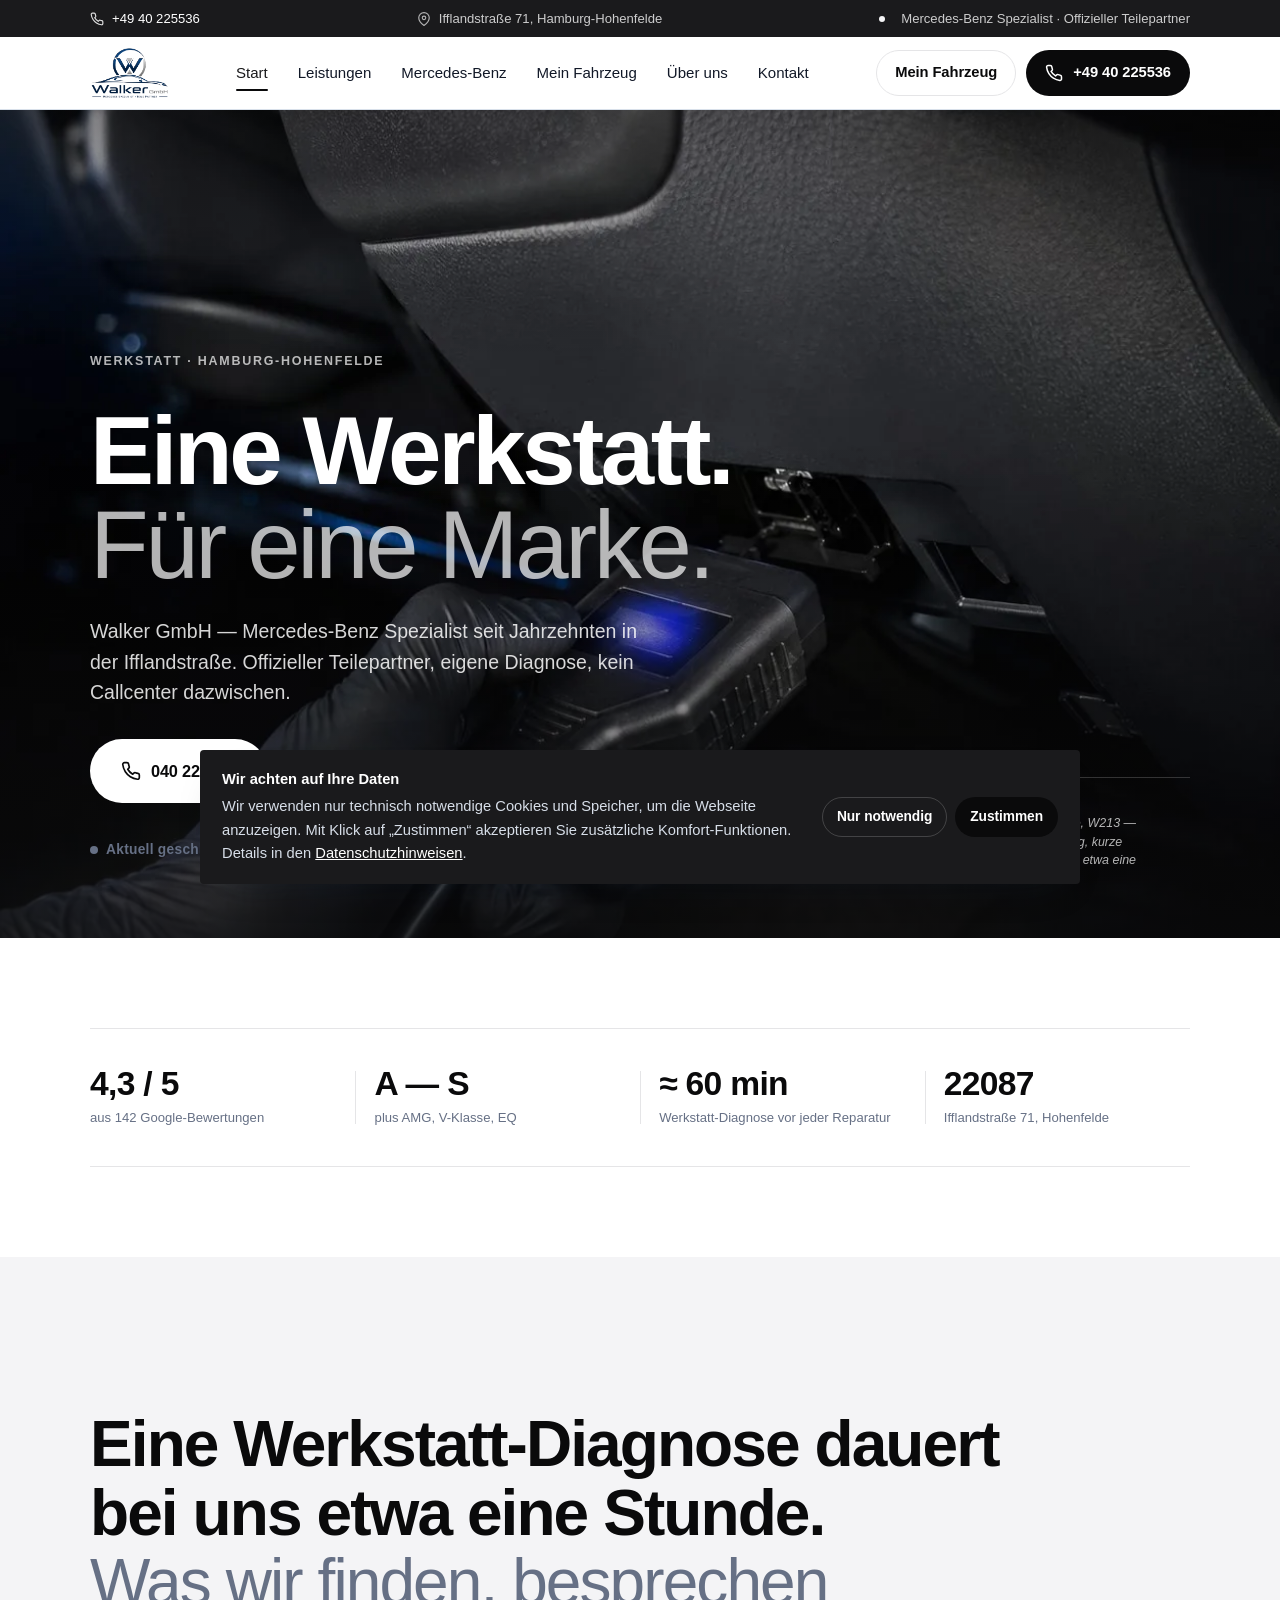
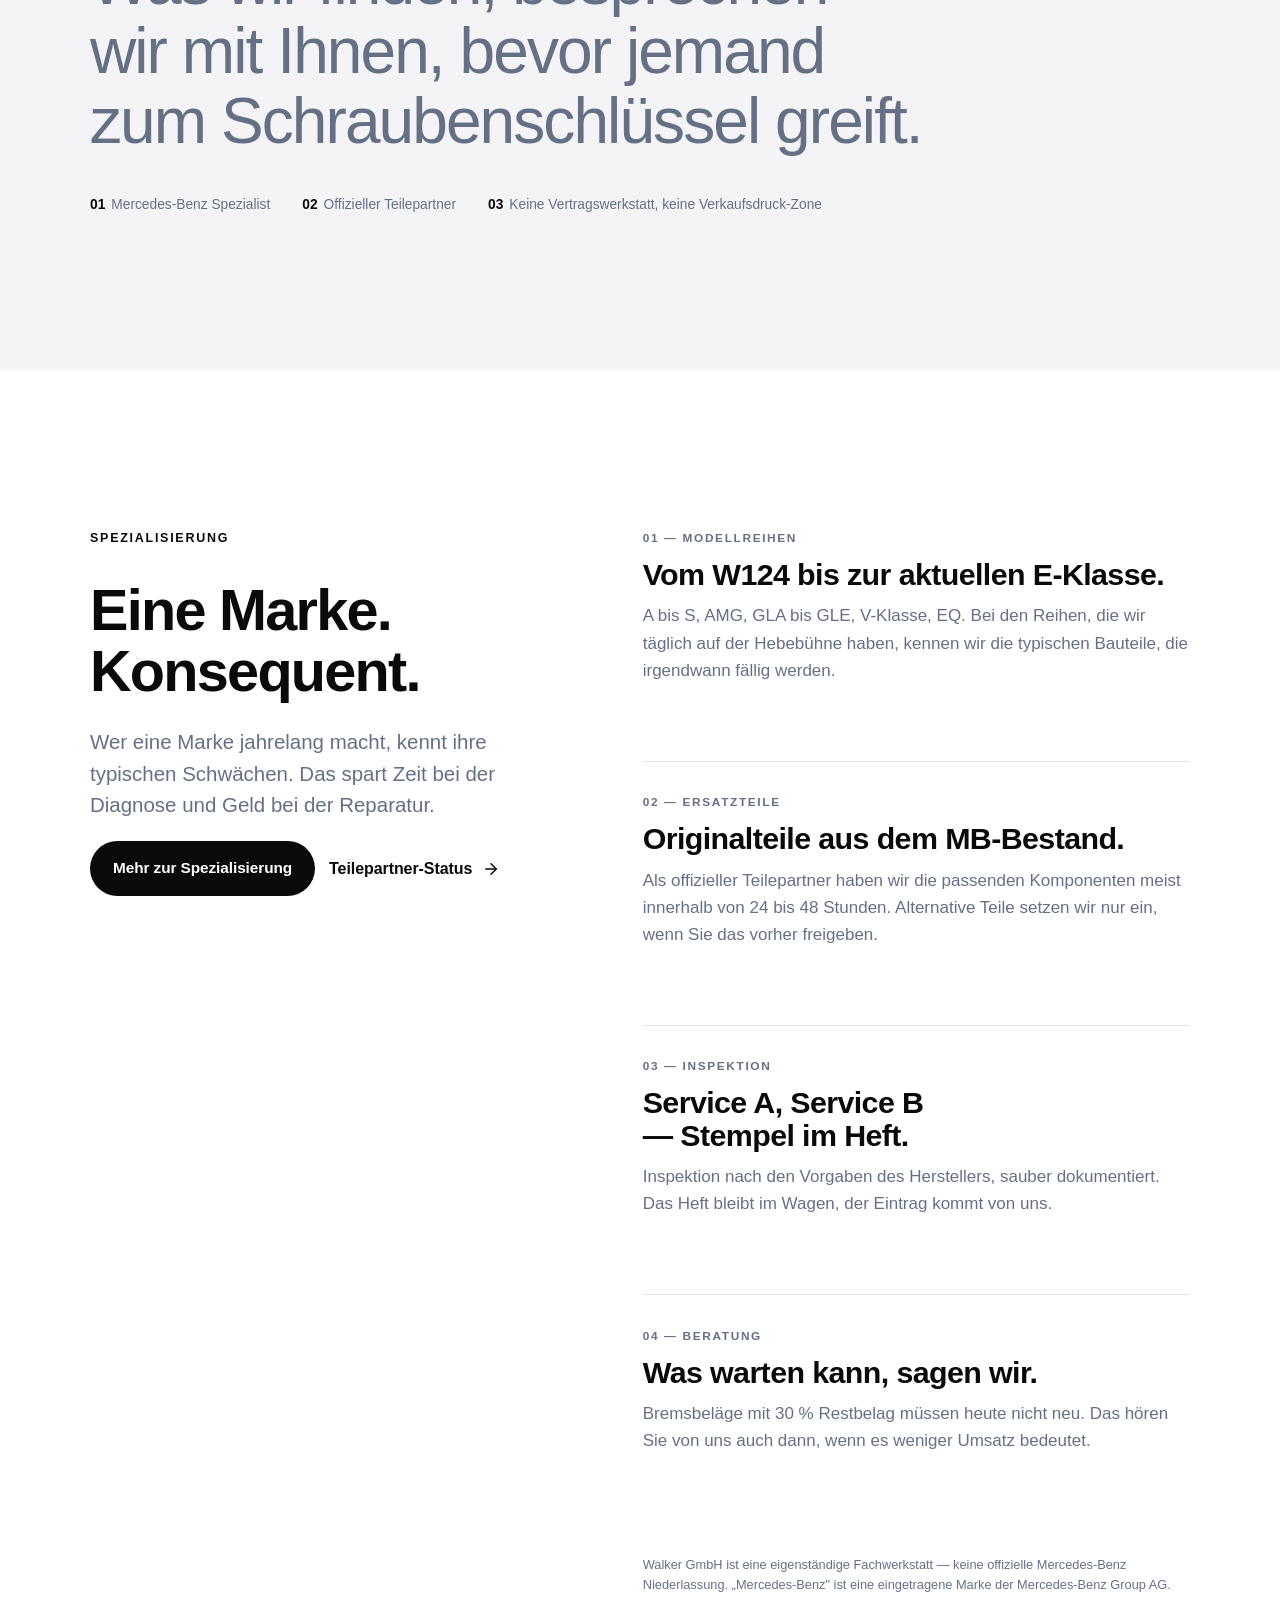
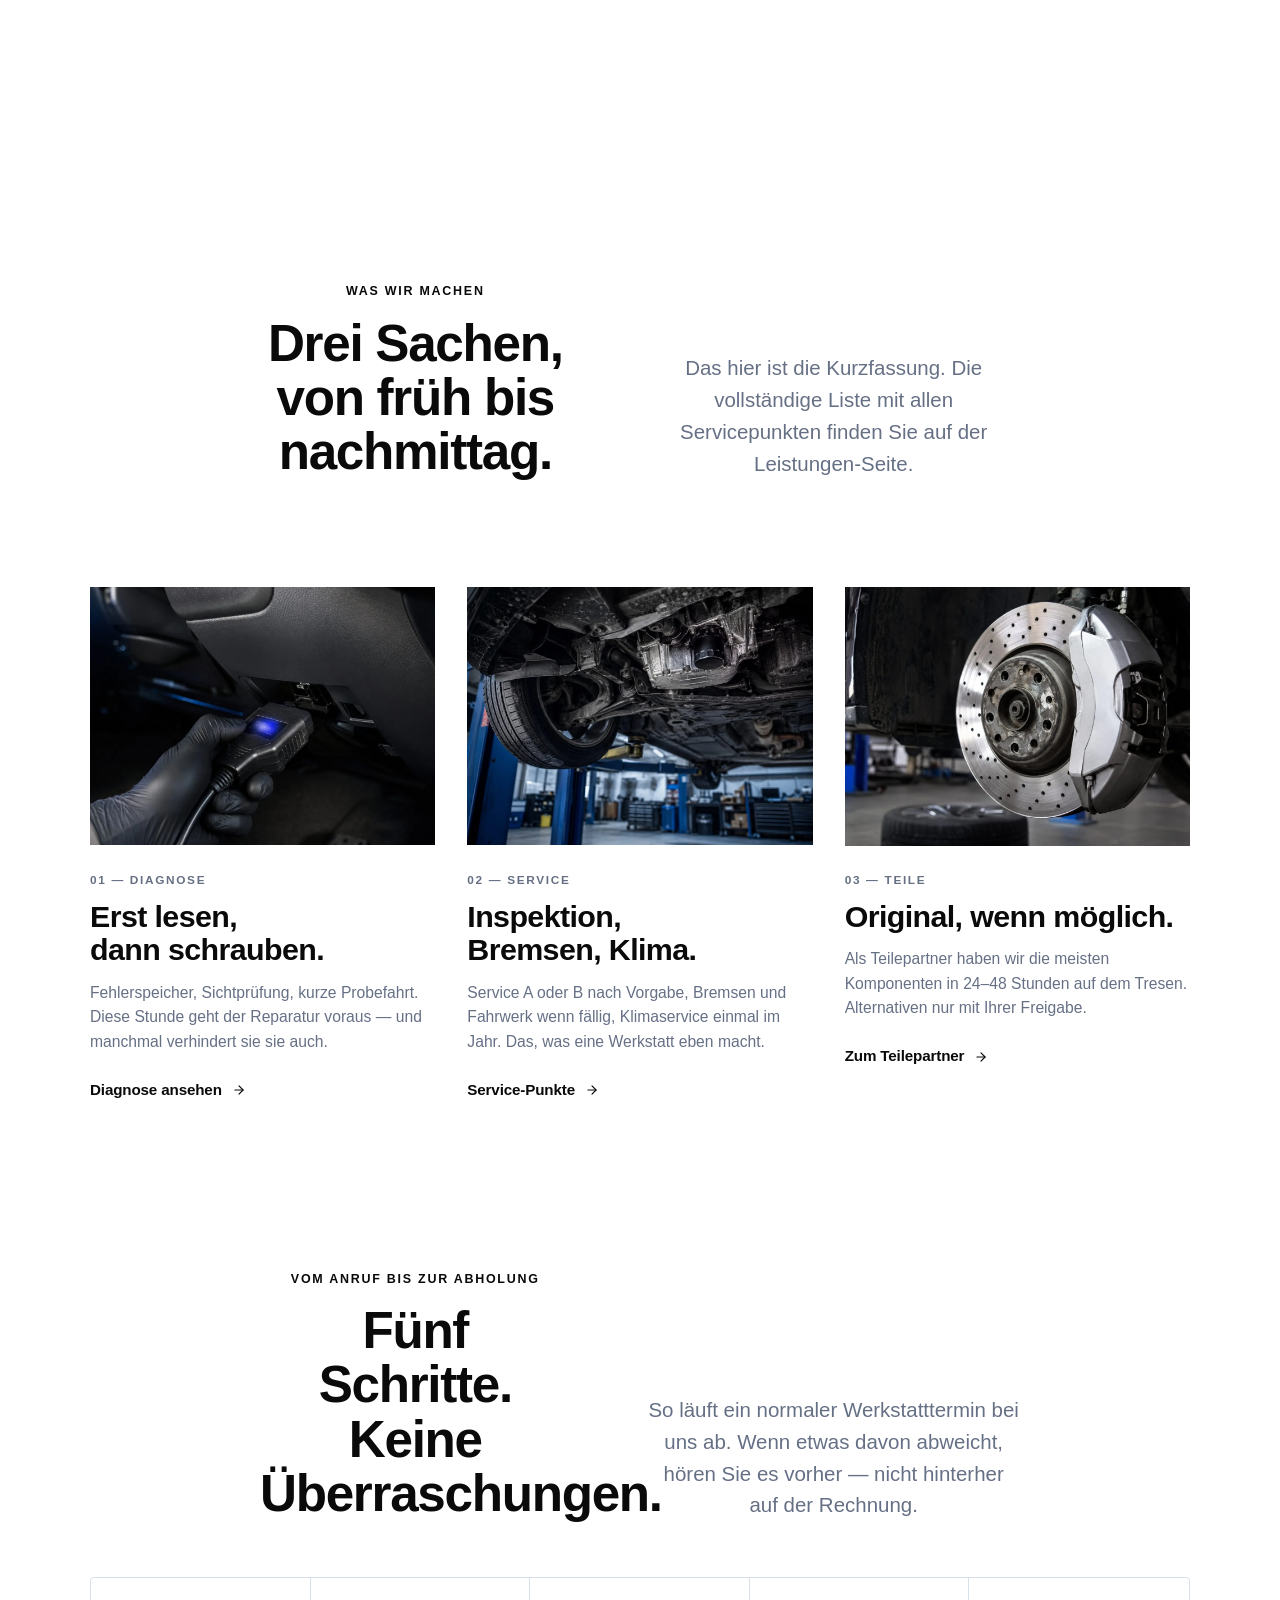
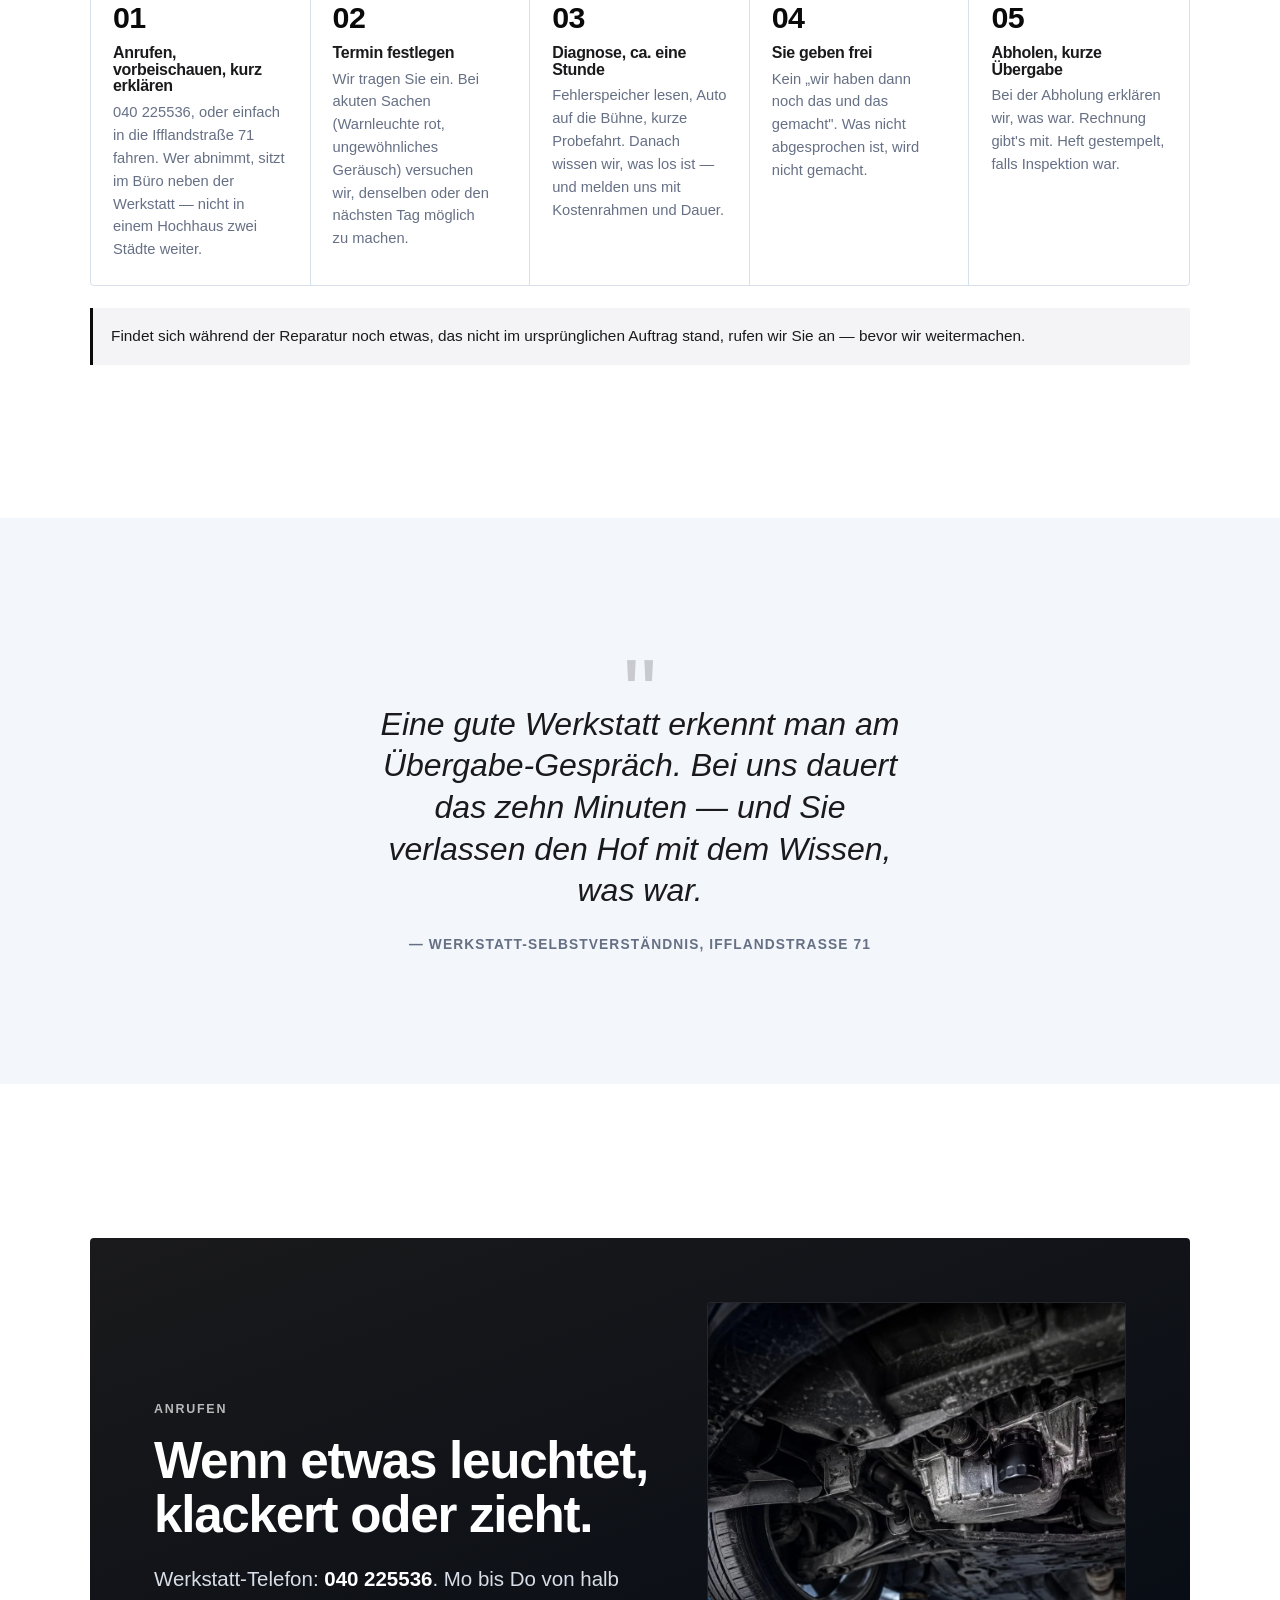
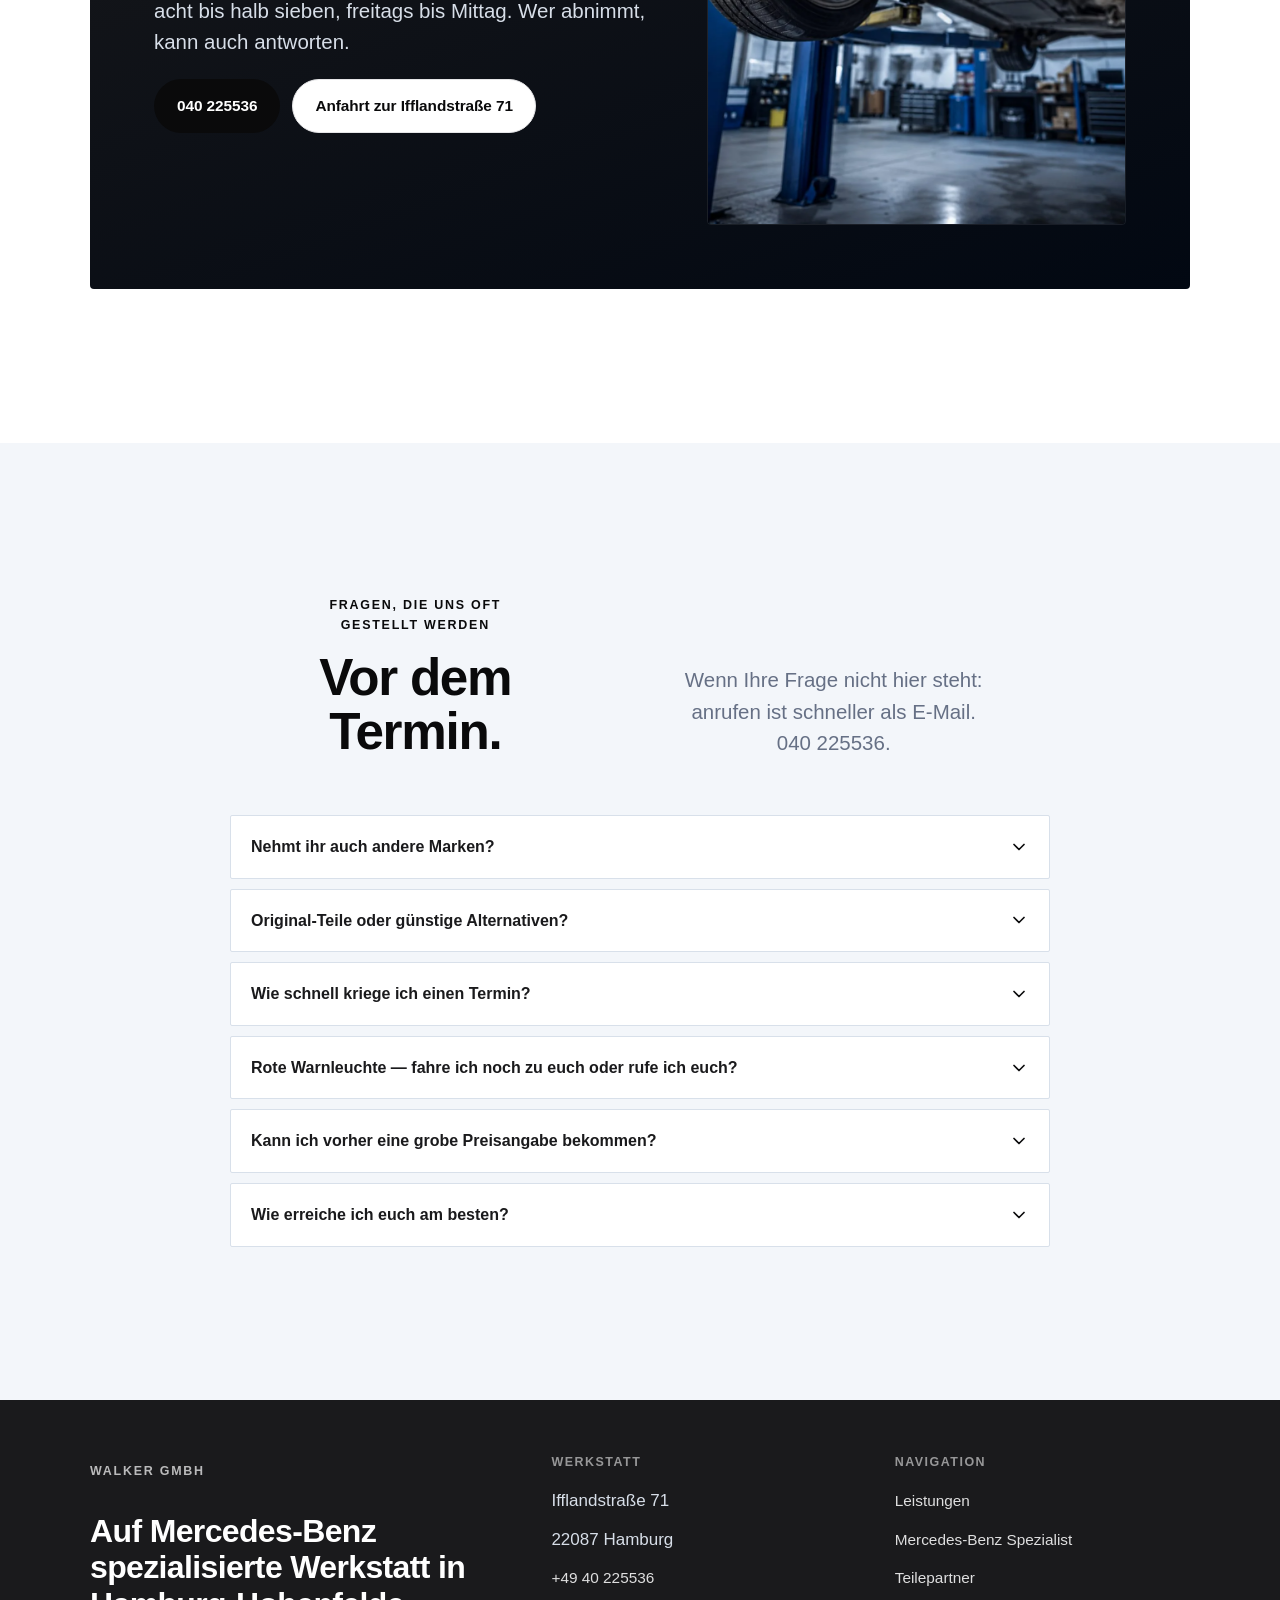
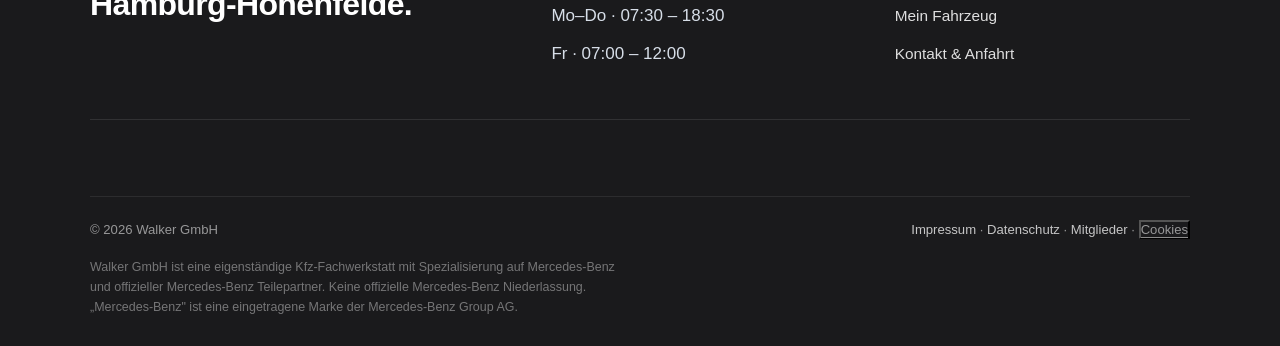
==== index.html @ c85e09ec "WebP-Bilder, Services-Live-Vorschau, Status-Skeleton WebP-Konvertierung (Pillow q=82): - 6 Werkstatt" ====
<!doctype html>
<html lang="de">
<head>
<meta charset="utf-8">
<meta name="viewport" content="width=device-width, initial-scale=1, viewport-fit=cover">
<script>
(function(){
  var V='2026-06-10-r4';
  try{
    if(localStorage.getItem('app-version')!==V){
      localStorage.removeItem('app-content');
      localStorage.setItem('app-version',V);
    }
  }catch(e){}
  try{
    if('serviceWorker' in navigator){
      navigator.serviceWorker.getRegistrations()
        .then(function(rs){rs.forEach(function(r){r.unregister();});}).catch(function(){});
    }
  }catch(e){}
})();
</script>
<title>Walker GmbH – Mercedes-Benz Spezialist & Werkstatt in Hamburg-Hohenfelde</title>
<meta name="description" content="Walker GmbH: auf Mercedes-Benz spezialisierte Kfz-Werkstatt und offizieller Mercedes-Benz Teilepartner in Hamburg-Hohenfelde. Diagnose, Wartung, Reparatur. Termin: +49 40 225536.">
<link rel="canonical" href="https://walker-kfz.de/">
<meta property="og:type" content="business.business">
<meta property="og:title" content="Walker GmbH – Mercedes-Benz Spezialist & Werkstatt in Hamburg-Hohenfelde">
<meta property="og:description" content="Walker GmbH: auf Mercedes-Benz spezialisierte Kfz-Werkstatt und offizieller Mercedes-Benz Teilepartner in Hamburg-Hohenfelde. Diagnose, Wartung, Reparatur. Termin: +49 40 225536.">
<meta property="og:url" content="https://walker-kfz.de/">
<meta property="og:image" content="https://walker-kfz.de/foto-diagnose.jpg">
<meta property="og:image:width" content="1200">
<meta property="og:image:height" content="800">
<meta property="og:site_name" content="Walker GmbH">
<meta property="og:locale" content="de_DE">
<meta name="twitter:card" content="summary_large_image">
<meta name="theme-color" content="#0A0A0B">
<link rel="icon" type="image/png" href="favicon.png">
<link rel="apple-touch-icon" href="favicon.png">
<link rel="manifest" href="manifest.json">
<meta name="color-scheme" content="light">
<meta http-equiv="Content-Security-Policy" content="default-src 'self'; img-src 'self' data:; script-src 'self' 'unsafe-inline' https://cdn.jsdelivr.net; style-src 'self' 'unsafe-inline' https://fonts.googleapis.com; font-src 'self' https://fonts.gstatic.com; connect-src 'self' https://*.supabase.co wss://*.supabase.co; frame-src 'none'; object-src 'none'; base-uri 'self'; form-action 'self'">
<link rel="preconnect" href="https://fonts.googleapis.com">
<link rel="preconnect" href="https://fonts.gstatic.com" crossorigin>
<link rel="preload" as="image" href="foto-diagnose.webp" type="image/webp" fetchpriority="high">
<link href="https://fonts.googleapis.com/css2?family=Inter:wght@400;500;600;700;800&family=Inter+Tight:wght@500;600;700;800&display=swap" rel="stylesheet">
<style>
:root{--navy:#061327;--white:#fff;--anthracite:#111827;--silver:#F3F6FA}
*,*::before,*::after{box-sizing:border-box}
html,body{margin:0;background:var(--white);color:var(--anthracite);font-family:Inter,-apple-system,BlinkMacSystemFont,'Segoe UI',Roboto,sans-serif;line-height:1.6;-webkit-font-smoothing:antialiased}
.splash{position:fixed;inset:0;background:var(--white);z-index:9999;display:flex;align-items:center;justify-content:center;transition:opacity .4s cubic-bezier(.22,1,.36,1)}
.splash.hide{opacity:0;pointer-events:none}
.splash__mark{width:56px;height:56px;border-radius:14px;background:var(--navy);display:inline-flex;align-items:center;justify-content:center;color:var(--white);font-family:Georgia,serif;font-weight:700;font-size:1.6rem}
</style>
<link rel="stylesheet" href="styles.css?v=2026-06-10-r4">
<script type="application/ld+json">
{
  "@context": "https://schema.org",
  "@type": "AutoRepair",
  "name": "Walker GmbH",
  "description": "Auf Mercedes-Benz spezialisierte Kfz-Werkstatt und offizieller Mercedes-Benz Teilepartner in Hamburg-Hohenfelde.",
  "image": "https://walker-kfz.de/foto-diagnose.jpg",
  "logo": "https://walker-kfz.de/logo.png",
  "url": "https://walker-kfz.de/",
  "telephone": "+49 40 225536",
  "address": {
    "@type": "PostalAddress",
    "streetAddress": "Ifflandstraße 71",
    "postalCode": "22087",
    "addressLocality": "Hamburg",
    "addressCountry": "DE"
  },
  "areaServed": "Hamburg",
  "priceRange": "€€",
  "knowsAbout": ["Mercedes-Benz", "Kfz-Diagnose", "Inspektion", "Wartung", "Reparatur", "Klimaservice", "Elektronik"],
  "openingHoursSpecification": [
    { "@type": "OpeningHoursSpecification", "dayOfWeek": ["Monday", "Tuesday", "Wednesday", "Thursday"], "opens": "07:30", "closes": "18:30" },
    { "@type": "OpeningHoursSpecification", "dayOfWeek": "Friday", "opens": "07:00", "closes": "12:00" }
  ],
  "aggregateRating": {
    "@type": "AggregateRating",
    "ratingValue": "4.3",
    "reviewCount": "142",
    "bestRating": "5"
  }
}
</script>
</head>
<body>
<div class="splash" id="splash" aria-hidden="true"><span class="splash__mark">W</span></div>
<a class="skip-link" href="#main">Zum Inhalt springen</a>

<div class="topbar" role="region" aria-label="Kontakt und Adresse">
  <div class="container topbar__row">
    <a class="topbar__item" href="tel:+4940225536" aria-label="Telefonnummer anrufen">
      <svg width="14" height="14" viewBox="0 0 24 24" fill="none" stroke="currentColor" stroke-width="2" stroke-linecap="round" stroke-linejoin="round" aria-hidden="true"><path d="M22 16.92v3a2 2 0 0 1-2.18 2 19.79 19.79 0 0 1-8.63-3.07 19.5 19.5 0 0 1-6-6A19.79 19.79 0 0 1 2.12 4.18 2 2 0 0 1 4.11 2h3a2 2 0 0 1 2 1.72c.13.96.36 1.9.7 2.81a2 2 0 0 1-.45 2.11L8.09 9.91a16 16 0 0 0 6 6l1.27-1.27a2 2 0 0 1 2.11-.45c.91.34 1.85.57 2.81.7a2 2 0 0 1 1.72 2z"/></svg>
      <span data-bind="phone">+49 40 225536</span>
    </a>
    <span class="topbar__item">
      <svg width="14" height="14" viewBox="0 0 24 24" fill="none" stroke="currentColor" stroke-width="2" stroke-linecap="round" stroke-linejoin="round" aria-hidden="true"><path d="M21 10c0 7-9 13-9 13S3 17 3 10a9 9 0 0 1 18 0z"/><circle cx="12" cy="10" r="3"/></svg>
      Ifflandstraße 71, Hamburg-Hohenfelde
    </span>
    <span class="topbar__item topbar__hint"><span class="dot"></span>Mercedes-Benz Spezialist · Offizieller Teilepartner</span>
  </div>
</div>

<header class="header">
  <div class="container header__row">
    <a class="brand" data-nav href="index.html" aria-label="Walker GmbH – Startseite">
      <img class="brand__logo" src="logo.png" alt="Walker GmbH – Mercedes-Benz Spezialist" width="180" height="80">
    </a>
    <nav class="nav" aria-label="Hauptnavigation">
      <a class="nav__link" data-nav href="index.html">Start</a>
      <a class="nav__link" data-nav href="leistungen.html">Leistungen</a>
      <a class="nav__link" data-nav href="mercedes-spezialist.html">Mercedes-Benz</a>
      <a class="nav__link" data-nav href="mein-fahrzeug.html">Mein Fahrzeug</a>
      <a class="nav__link" data-nav href="ueber-uns.html">Über uns</a>
      <a class="nav__link" data-nav href="kontakt.html">Kontakt</a>
    </nav>
    <div class="header__cta">
      <a class="btn btn--ghost btn--sm" href="mein-fahrzeug.html">Mein Fahrzeug</a>
      <a class="btn btn--primary btn--sm" href="tel:+4940225536"><svg width="16" height="16" viewBox="0 0 24 24" fill="none" stroke="currentColor" stroke-width="2" stroke-linecap="round" stroke-linejoin="round" aria-hidden="true"><path d="M22 16.92v3a2 2 0 0 1-2.18 2 19.79 19.79 0 0 1-8.63-3.07 19.5 19.5 0 0 1-6-6A19.79 19.79 0 0 1 2.12 4.18 2 2 0 0 1 4.11 2h3a2 2 0 0 1 2 1.72c.13.96.36 1.9.7 2.81a2 2 0 0 1-.45 2.11L8.09 9.91a16 16 0 0 0 6 6l1.27-1.27a2 2 0 0 1 2.11-.45c.91.34 1.85.57 2.81.7a2 2 0 0 1 1.72 2z"/></svg><span data-bind="phone">+49 40 225536</span></a>
      <button class="burger" type="button" aria-label="Menü öffnen" aria-expanded="false" aria-controls="drawer" data-burger>
        <span></span><span></span><span></span>
      </button>
    </div>
  </div>
</header>

<aside class="drawer" id="drawer" aria-hidden="true" data-drawer aria-label="Menü">
  <div class="drawer__head">
    <img class="drawer__logo" src="logo.png" alt="Walker GmbH" width="180" height="80">
    <button class="drawer__close" type="button" aria-label="Menü schließen" data-drawer-close>
      <svg width="22" height="22" viewBox="0 0 24 24" fill="none" stroke="currentColor" stroke-width="2" stroke-linecap="round" stroke-linejoin="round" aria-hidden="true"><path d="M18 6 6 18"/><path d="m6 6 12 12"/></svg>
    </button>
  </div>
  <ul class="drawer__nav" role="list">
    <li><a data-nav href="index.html">Start</a></li>
    <li><a data-nav href="leistungen.html">Leistungen</a></li>
    <li><a data-nav href="mercedes-spezialist.html">Mercedes-Benz Spezialist</a></li>
    <li><a data-nav href="teilepartner.html">Teilepartner</a></li>
    <li><a data-nav href="ueber-uns.html">Über uns</a></li>
    <li><a data-nav href="kontakt.html">Kontakt & Anfahrt</a></li>
    <li><a data-nav href="mein-fahrzeug.html">Mein Fahrzeug — Status</a></li>
  </ul>
  <div class="drawer__cta">
    <a class="btn btn--blue btn--block" href="tel:+4940225536">Jetzt anrufen · <span data-bind="phone">+49 40 225536</span></a>
    <a class="btn btn--light btn--block" href="kontakt.html">Adresse &amp; Anfahrt</a>
  </div>
  <div class="drawer__contact">
    Walker GmbH<br>Ifflandstraße 71, 22087 Hamburg<br>Telefon: <a href="tel:+4940225536"><span data-bind="phone">+49 40 225536</span></a><br><br>Mo–Do 07:30–18:30<br>Fr 07:00–12:00<br>Sa, So geschlossen
  </div>
</aside>

<div class="notice" hidden data-notice></div>

<main id="main">

  <!-- ===== HERO ===== -->
  <section class="hero" data-hero>
    <div class="hero__visual">
      <picture><source srcset="foto-diagnose.webp" type="image/webp"><img src="foto-diagnose.jpg" alt="Werkstattszene: Diagnosegerät an einer Mercedes-Benz E-Klasse" loading="eager" fetchpriority="high" decoding="async" width="2400" height="1600"></picture>
    </div>
    <div class="hero__inner">
      <div class="hero__copy">
        <p class="eyebrow eyebrow--light">Werkstatt · Hamburg-Hohenfelde</p>
        <h1 class="hero__title">Eine Werkstatt.<br><span class="hero__title-accent">Für eine Marke.</span></h1>
        <p class="hero__lead">Walker GmbH — Mercedes-Benz Spezialist seit Jahrzehnten in der Ifflandstraße. Offizieller Teilepartner, eigene Diagnose, kein Callcenter dazwischen.</p>
        <div class="hero__cta">
          <a class="btn btn--primary btn--lg" href="tel:+4940225536">
            <svg width="18" height="18" viewBox="0 0 24 24" fill="none" stroke="currentColor" stroke-width="2" stroke-linecap="round" stroke-linejoin="round" aria-hidden="true"><path d="M22 16.92v3a2 2 0 0 1-2.18 2 19.79 19.79 0 0 1-8.63-3.07 19.5 19.5 0 0 1-6-6A19.79 19.79 0 0 1 2.12 4.18 2 2 0 0 1 4.11 2h3a2 2 0 0 1 2 1.72c.13.96.36 1.9.7 2.81a2 2 0 0 1-.45 2.11L8.09 9.91a16 16 0 0 0 6 6l1.27-1.27a2 2 0 0 1 2.11-.45c.91.34 1.85.57 2.81.7a2 2 0 0 1 1.72 2z"/></svg>
            040 225536
          </a>
          <a class="btn btn--secondary" href="mein-fahrzeug.html">
            Steht mein Auto bei euch?
            <svg width="18" height="18" viewBox="0 0 24 24" fill="none" stroke="currentColor" stroke-width="2" stroke-linecap="round" stroke-linejoin="round" aria-hidden="true"><path d="M5 12h14"/><path d="m12 5 7 7-7 7"/></svg>
          </a>
        </div>
        <div class="hero__meta">
          <span class="hero__meta-item live-status" data-live-status>
            <span class="dot"></span>
            <span data-live-label>Öffnungszeiten prüfen</span>
          </span>
          <span class="hero__meta-sep" aria-hidden="true">·</span>
          <span class="hero__meta-item">Mo–Do 07:30 — 18:30</span>
          <span class="hero__meta-sep" aria-hidden="true">·</span>
          <span class="hero__meta-item">Fr 07:00 — 12:00</span>
        </div>
      </div>
      <figcaption class="hero__caption">
        <span class="hero__caption-num">Fig. 01</span>
        <span>Diagnose an einer E-Klasse, W213 — Fehlerspeicher, Sichtprüfung, kurze Probefahrt. Ergebnis dauert etwa eine Stunde.</span>
      </figcaption>
    </div>
  </section>

  <!-- ===== SPEC-STRIP ===== -->
  <section class="section--tight">
    <div class="container">
      <div class="spec-strip">
        <div class="spec-strip__item">
          <span class="spec-strip__num">4,3 / 5</span>
          <span class="spec-strip__label">aus 142 Google-Bewertungen</span>
        </div>
        <div class="spec-strip__item">
          <span class="spec-strip__num">A — S</span>
          <span class="spec-strip__label">plus AMG, V-Klasse, EQ</span>
        </div>
        <div class="spec-strip__item">
          <span class="spec-strip__num">≈ 60 min</span>
          <span class="spec-strip__label">Werkstatt-Diagnose vor jeder Reparatur</span>
        </div>
        <div class="spec-strip__item">
          <span class="spec-strip__num">22087</span>
          <span class="spec-strip__label">Ifflandstraße 71, Hohenfelde</span>
        </div>
      </div>
    </div>
  </section>

  <!-- ===== STATEMENT (ein langer, ehrlicher Werkstatt-Satz) ===== -->
  <section class="statement">
    <div class="statement__inner">
      <p class="statement__text">
        Eine Werkstatt-Diagnose dauert bei uns etwa eine Stunde. <em>Was wir finden, besprechen wir mit Ihnen, bevor jemand zum Schraubenschlüssel greift.</em>
      </p>
      <div class="statement__meta">
        <span><span class="statement__meta-num">01</span>Mercedes-Benz Spezialist</span>
        <span><span class="statement__meta-num">02</span>Offizieller Teilepartner</span>
        <span><span class="statement__meta-num">03</span>Keine Vertragswerkstatt, keine Verkaufsdruck-Zone</span>
      </div>
    </div>
  </section>

  <!-- ===== MERCEDES-BENZ — STICKY-PIN ===== -->
  <section class="pinned">
    <div class="pinned__grid">
      <div class="pinned__head">
        <p class="eyebrow">Spezialisierung</p>
        <h2>Eine Marke.<br>Konsequent.</h2>
        <p class="lead">Wer eine Marke jahrelang macht, kennt ihre typischen Schwächen. Das spart Zeit bei der Diagnose und Geld bei der Reparatur.</p>
        <div style="display:flex;gap:14px;flex-wrap:wrap;margin-top:18px;">
          <a class="btn btn--primary" href="mercedes-spezialist.html">Mehr zur Spezialisierung</a>
          <a class="btn btn--secondary" href="teilepartner.html" style="color:var(--ink);">Teilepartner-Status <svg width="16" height="16" viewBox="0 0 24 24" fill="none" stroke="currentColor" stroke-width="2" stroke-linecap="round" stroke-linejoin="round"><path d="M5 12h14"/><path d="m12 5 7 7-7 7"/></svg></a>
        </div>
      </div>
      <div class="pinned__body">
        <div class="pinned__block">
          <span class="pinned__block-label">01 — Modellreihen</span>
          <h3>Vom W124 bis zur aktuellen E-Klasse.</h3>
          <p>A bis S, AMG, GLA bis GLE, V-Klasse, EQ. Bei den Reihen, die wir täglich auf der Hebebühne haben, kennen wir die typischen Bauteile, die irgendwann fällig werden.</p>
        </div>
        <div class="pinned__block">
          <span class="pinned__block-label">02 — Ersatzteile</span>
          <h3>Originalteile aus dem MB-Bestand.</h3>
          <p>Als offizieller Teilepartner haben wir die passenden Komponenten meist innerhalb von 24 bis 48 Stunden. Alternative Teile setzen wir nur ein, wenn Sie das vorher freigeben.</p>
        </div>
        <div class="pinned__block">
          <span class="pinned__block-label">03 — Inspektion</span>
          <h3>Service A, Service B — Stempel im Heft.</h3>
          <p>Inspektion nach den Vorgaben des Herstellers, sauber dokumentiert. Das Heft bleibt im Wagen, der Eintrag kommt von uns.</p>
        </div>
        <div class="pinned__block">
          <span class="pinned__block-label">04 — Beratung</span>
          <h3>Was warten kann, sagen wir.</h3>
          <p>Bremsbeläge mit 30 % Restbelag müssen heute nicht neu. Das hören Sie von uns auch dann, wenn es weniger Umsatz bedeutet.</p>
        </div>
        <p class="mb-section__legal" style="margin-top:24px;font-size:0.8rem;color:var(--muted);">Walker GmbH ist eine eigenständige Fachwerkstatt — keine offizielle Mercedes-Benz Niederlassung. „Mercedes-Benz" ist eine eingetragene Marke der Mercedes-Benz Group AG.</p>
      </div>
    </div>
  </section>

  <!-- ===== LEISTUNGEN ===== -->
  <section aria-labelledby="leistungen-h">
    <div class="container" style="padding-top: clamp(72px, 9vw, 128px); padding-bottom: clamp(36px, 4vw, 56px);">
      <div class="section__head section__head--editorial">
        <div>
          <p class="eyebrow">Was wir machen</p>
          <h2 id="leistungen-h">Drei Sachen, von früh bis nachmittag.</h2>
        </div>
        <p class="lead">Das hier ist die Kurzfassung. Die vollständige Liste mit allen Servicepunkten finden Sie auf der Leistungen-Seite.</p>
      </div>
    </div>
    <div class="hero-services">
      <a class="hs-card" href="leistungen.html#diagnose">
        <div class="hs-card__media"><picture><source srcset="foto-diagnose.webp" type="image/webp"><img src="foto-diagnose.jpg" alt="Werkstattdiagnose an einer Mercedes-Benz E-Klasse" loading="lazy" width="1200" height="900"></picture></div>
        <div class="hs-card__body">
          <span class="hs-card__num">01 — Diagnose</span>
          <h3 class="hs-card__title">Erst lesen, dann schrauben.</h3>
          <p class="hs-card__text">Fehlerspeicher, Sichtprüfung, kurze Probefahrt. Diese Stunde geht der Reparatur voraus — und manchmal verhindert sie sie auch.</p>
          <span class="hs-card__more">Diagnose ansehen <svg width="14" height="14" viewBox="0 0 24 24" fill="none" stroke="currentColor" stroke-width="2" stroke-linecap="round" stroke-linejoin="round"><path d="M5 12h14"/><path d="m12 5 7 7-7 7"/></svg></span>
        </div>
      </a>
      <a class="hs-card" href="leistungen.html#wartung">
        <div class="hs-card__media"><picture><source srcset="foto-wartung.webp" type="image/webp"><img src="foto-wartung.jpg" alt="Inspektion auf der Hebebühne, Mercedes-Benz" loading="lazy" width="1200" height="900"></picture></div>
        <div class="hs-card__body">
          <span class="hs-card__num">02 — Service</span>
          <h3 class="hs-card__title">Inspektion, Bremsen, Klima.</h3>
          <p class="hs-card__text">Service A oder B nach Vorgabe, Bremsen und Fahrwerk wenn fällig, Klimaservice einmal im Jahr. Das, was eine Werkstatt eben macht.</p>
          <span class="hs-card__more">Service-Punkte <svg width="14" height="14" viewBox="0 0 24 24" fill="none" stroke="currentColor" stroke-width="2" stroke-linecap="round" stroke-linejoin="round"><path d="M5 12h14"/><path d="m12 5 7 7-7 7"/></svg></span>
        </div>
      </a>
      <a class="hs-card" href="teilepartner.html">
        <div class="hs-card__media"><picture><source srcset="foto-bremsen.webp" type="image/webp"><img src="foto-bremsen.jpg" alt="Mercedes-Benz Bremssattel und -scheibe nach Wechsel" loading="lazy" width="1200" height="900"></picture></div>
        <div class="hs-card__body">
          <span class="hs-card__num">03 — Teile</span>
          <h3 class="hs-card__title">Original, wenn möglich.</h3>
          <p class="hs-card__text">Als Teilepartner haben wir die meisten Komponenten in 24–48 Stunden auf dem Tresen. Alternativen nur mit Ihrer Freigabe.</p>
          <span class="hs-card__more">Zum Teilepartner <svg width="14" height="14" viewBox="0 0 24 24" fill="none" stroke="currentColor" stroke-width="2" stroke-linecap="round" stroke-linejoin="round"><path d="M5 12h14"/><path d="m12 5 7 7-7 7"/></svg></span>
        </div>
      </a>
    </div>
  </section>

  <!-- ===== ABLAUF ===== -->
  <section class="section" aria-labelledby="ablauf-h">
    <div class="container">
      <div class="section__head section__head--editorial">
        <div>
          <p class="eyebrow">Vom Anruf bis zur Abholung</p>
          <h2 id="ablauf-h">Fünf Schritte. Keine Überraschungen.</h2>
        </div>
        <p class="lead">So läuft ein normaler Werkstatttermin bei uns ab. Wenn etwas davon abweicht, hören Sie es vorher — nicht hinterher auf der Rechnung.</p>
      </div>
      <ol class="steps reveal">
        <li class="step"><span class="step__num">01</span><h4>Anrufen, vorbeischauen, kurz erklären</h4><p>040 225536, oder einfach in die Ifflandstraße 71 fahren. Wer abnimmt, sitzt im Büro neben der Werkstatt — nicht in einem Hochhaus zwei Städte weiter.</p></li>
        <li class="step"><span class="step__num">02</span><h4>Termin festlegen</h4><p>Wir tragen Sie ein. Bei akuten Sachen (Warnleuchte rot, ungewöhnliches Geräusch) versuchen wir, denselben oder den nächsten Tag möglich zu machen.</p></li>
        <li class="step"><span class="step__num">03</span><h4>Diagnose, ca. eine Stunde</h4><p>Fehlerspeicher lesen, Auto auf die Bühne, kurze Probefahrt. Danach wissen wir, was los ist — und melden uns mit Kostenrahmen und Dauer.</p></li>
        <li class="step"><span class="step__num">04</span><h4>Sie geben frei</h4><p>Kein „wir haben dann noch das und das gemacht". Was nicht abgesprochen ist, wird nicht gemacht.</p></li>
        <li class="step"><span class="step__num">05</span><h4>Abholen, kurze Übergabe</h4><p>Bei der Abholung erklären wir, was war. Rechnung gibt's mit. Heft gestempelt, falls Inspektion war.</p></li>
      </ol>
      <div class="step-note">
        Findet sich während der Reparatur noch etwas, das nicht im ursprünglichen Auftrag stand, rufen wir Sie an — bevor wir weitermachen.
      </div>
    </div>
  </section>

  <!-- ===== QUOTE ===== -->
  <section class="section section--tight section--soft">
    <div class="container">
      <div class="quote">
        <div class="quote__mark" aria-hidden="true">"</div>
        <p class="quote__text">Eine gute Werkstatt erkennt man am Übergabe-Gespräch. Bei uns dauert das zehn Minuten — und Sie verlassen den Hof mit dem Wissen, was war.</p>
        <div class="quote__author">— Werkstatt-Selbstverständnis, Ifflandstraße 71</div>
      </div>
    </div>
  </section>

  <!-- ===== CTA BAND ===== -->
  <section class="section">
    <div class="container">
      <div class="mb-section">
        <div>
          <p class="eyebrow eyebrow--light">Anrufen</p>
          <h2>Wenn etwas leuchtet, klackert oder zieht.</h2>
          <p class="lead">Werkstatt-Telefon: <a href="tel:+4940225536" style="color:var(--white);font-weight:600;">040 225536</a>. Mo bis Do von halb acht bis halb sieben, freitags bis Mittag. Wer abnimmt, kann auch antworten.</p>
          <div style="display:flex;gap:12px;flex-wrap:wrap;margin-top:18px;">
            <a class="btn btn--blue" href="tel:+4940225536">040 225536</a>
            <a class="btn btn--light" href="kontakt.html">Anfahrt zur Ifflandstraße 71</a>
          </div>
        </div>
        <div class="mb-section__visual">
          <picture><source srcset="foto-wartung.webp" type="image/webp"><img src="foto-wartung.jpg" alt="Mercedes-Benz auf der Hebebühne in der Werkstatt" loading="lazy" width="800" height="1000"></picture>
        </div>
      </div>
    </div>
  </section>

  <!-- ===== FAQ ===== -->
  <section class="section section--soft" aria-labelledby="faq-h">
    <div class="container">
      <div class="section__head section__head--editorial">
        <div>
          <p class="eyebrow">Fragen, die uns oft gestellt werden</p>
          <h2 id="faq-h">Vor dem Termin.</h2>
        </div>
        <p class="lead">Wenn Ihre Frage nicht hier steht: anrufen ist schneller als E-Mail. 040 225536.</p>
      </div>
      <div class="faq">
        <details class="faq__item">
          <summary class="faq__q">Nehmt ihr auch andere Marken?<svg class="chev" width="20" height="20" viewBox="0 0 24 24" fill="none" stroke="currentColor" stroke-width="2" stroke-linecap="round" stroke-linejoin="round" aria-hidden="true"><path d="m6 9 6 6 6-6"/></svg></summary>
          <div class="faq__a">Mercedes-Benz ist unser tägliches Brot. Andere gängige Marken machen wir nach Absprache — aber rufen Sie vorher kurz an, damit wir prüfen können, ob wir die Diagnose-Software für Ihr Modell haben.</div>
        </details>
        <details class="faq__item">
          <summary class="faq__q">Original-Teile oder günstige Alternativen?<svg class="chev" width="20" height="20" viewBox="0 0 24 24" fill="none" stroke="currentColor" stroke-width="2" stroke-linecap="round" stroke-linejoin="round" aria-hidden="true"><path d="m6 9 6 6 6-6"/></svg></summary>
          <div class="faq__a">Standardmäßig Original. Als Teilepartner haben wir die meisten Komponenten in 24 bis 48 Stunden hier. Wenn Sie eine günstigere Alternative wollen, sagen Sie's vorher — wir prüfen, ob die Qualität sicherheitsrelevant ist oder nicht.</div>
        </details>
        <details class="faq__item">
          <summary class="faq__q">Wie schnell kriege ich einen Termin?<svg class="chev" width="20" height="20" viewBox="0 0 24 24" fill="none" stroke="currentColor" stroke-width="2" stroke-linecap="round" stroke-linejoin="round" aria-hidden="true"><path d="m6 9 6 6 6-6"/></svg></summary>
          <div class="faq__a">Bei roter Warnleuchte oder ungewöhnlichem Geräusch versuchen wir denselben oder den nächsten Tag. Bei Inspektionen schauen wir, was die nächsten 7 bis 14 Tage hergeben. Anruf ist der schnellste Weg.</div>
        </details>
        <details class="faq__item">
          <summary class="faq__q">Rote Warnleuchte — fahre ich noch zu euch oder rufe ich euch?<svg class="chev" width="20" height="20" viewBox="0 0 24 24" fill="none" stroke="currentColor" stroke-width="2" stroke-linecap="round" stroke-linejoin="round" aria-hidden="true"><path d="m6 9 6 6 6-6"/></svg></summary>
          <div class="faq__a">Rot ist „sofort anhalten". Öldruck, Motorkontrolle, Batterie: Wagen abstellen, anrufen. Wir sagen Ihnen am Telefon, ob Sie noch herfahren können oder ob lieber jemand das Auto bringt.</div>
        </details>
        <details class="faq__item">
          <summary class="faq__q">Kann ich vorher eine grobe Preisangabe bekommen?<svg class="chev" width="20" height="20" viewBox="0 0 24 24" fill="none" stroke="currentColor" stroke-width="2" stroke-linecap="round" stroke-linejoin="round" aria-hidden="true"><path d="m6 9 6 6 6-6"/></svg></summary>
          <div class="faq__a">Für Standardarbeiten wie Inspektion, Bremsbeläge, Ölwechsel: ja, am Telefon. Für alles, was Diagnose braucht (Geräusche, Warnleuchten), erst nach der ersten Stunde Werkstatt-Diagnose. Vorher wäre's geraten, nicht geschätzt.</div>
        </details>
        <details class="faq__item">
          <summary class="faq__q">Wie erreiche ich euch am besten?<svg class="chev" width="20" height="20" viewBox="0 0 24 24" fill="none" stroke="currentColor" stroke-width="2" stroke-linecap="round" stroke-linejoin="round" aria-hidden="true"><path d="m6 9 6 6 6-6"/></svg></summary>
          <div class="faq__a">Telefon <a href="tel:+4940225536">040 225536</a>, Mo–Do von 07:30 bis 18:30, Fr von 07:00 bis 12:00. Oder einfach vorbeikommen: Ifflandstraße 71, Hamburg-Hohenfelde.</div>
        </details>
      </div>
    </div>
  </section>

  <!-- Hidden hours table used by the Live-Status JS -->
  <table data-hours hidden aria-hidden="true">
    <tr data-day="1-4" data-from="07:30" data-to="18:30"></tr>
    <tr data-day="5" data-from="07:00" data-to="12:00"></tr>
    <tr data-day="6" data-closed></tr>
    <tr data-day="0" data-closed></tr>
  </table>

</main>

<footer class="footer footer--brand">
  <span class="footer__mark" aria-hidden="true">W</span>
  <div class="container">
    <div class="footer__top">
      <div>
        <p class="eyebrow eyebrow--light">Walker GmbH</p>
        <p class="footer__lead">Auf Mercedes-Benz spezialisierte Werkstatt in Hamburg-Hohenfelde.</p>
      </div>
      <div class="footer__col">
        <h4>Werkstatt</h4>
        <ul>
          <li>Ifflandstraße 71</li>
          <li>22087 Hamburg</li>
          <li><a href="tel:+4940225536">+49 40 225536</a></li>
          <li>Mo–Do · 07:30 – 18:30</li>
          <li>Fr · 07:00 – 12:00</li>
        </ul>
      </div>
      <div class="footer__col">
        <h4>Navigation</h4>
        <ul>
          <li><a href="leistungen.html">Leistungen</a></li>
          <li><a href="mercedes-spezialist.html">Mercedes-Benz Spezialist</a></li>
          <li><a href="teilepartner.html">Teilepartner</a></li>
          <li><a href="mein-fahrzeug.html">Mein Fahrzeug</a></li>
          <li><a href="kontakt.html">Kontakt &amp; Anfahrt</a></li>
        </ul>
      </div>
    </div>
    <div class="footer__bottom">
      <span>© <span data-year>2026</span> Walker GmbH</span>
      <span><a href="impressum.html">Impressum</a> · <a href="datenschutz.html">Datenschutz</a> · <a href="admin.html">Mitglieder</a> · <button class="btn--link" type="button" data-cookie-open style="color:inherit;text-transform:inherit;letter-spacing:inherit;font-family:inherit;font-size:inherit;">Cookies</button></span>
    </div>
    <p class="footer__legal-note">
      Walker GmbH ist eine eigenständige Kfz-Fachwerkstatt mit Spezialisierung auf Mercedes-Benz und offizieller Mercedes-Benz Teilepartner. Keine offizielle Mercedes-Benz Niederlassung. „Mercedes-Benz" ist eine eingetragene Marke der Mercedes-Benz Group AG.
    </p>
  </div>
</footer>

<div class="cookie-banner" role="dialog" aria-live="polite" aria-label="Cookie-Hinweis" aria-hidden="true" data-cookie-banner>
  <div class="cookie-banner__row">
    <div class="cookie-banner__text">
      <strong>Wir achten auf Ihre Daten</strong>
      Wir verwenden nur technisch notwendige Cookies und Speicher, um die Webseite anzuzeigen. Mit Klick auf „Zustimmen“ akzeptieren Sie zusätzliche Komfort-Funktionen. Details in den <a href="datenschutz.html" style="color:#fff;text-decoration:underline;">Datenschutzhinweisen</a>.
    </div>
    <div class="cookie-banner__actions">
      <button class="btn btn--ghost btn--sm" type="button" data-cookie="necessary">Nur notwendig</button>
      <button class="btn btn--blue btn--sm" type="button" data-cookie="all">Zustimmen</button>
    </div>
  </div>
</div>

<script src="config.js?v=2026-06-10-r4" defer></script>
<script src="db.js?v=2026-06-10-r4" defer></script>
<script src="script.js?v=2026-06-10-r4" defer></script>
</body>
</html>
---- styles.css ----
/* =========================================================
   Walker GmbH – Designsystem
   Navy / Blue / Chrome · Fraunces + Inter
   ========================================================= */

:root {
  /* Legacy-Tokens auf MB-Schnitt mappen — Navy/Blue zeigen jetzt auf Anthrazit/Schwarz */
  --navy:        #1A1A1C;
  --navy-2:      #2A2A2D;
  --blue:        #0A0A0B;
  --blue-soft:   #F4F4F6;
  --chrome:      #D7DEE8;
  --silver:      #F3F6FA;
  --anthracite:  #111827;
  --muted:       #667085;
  --line:        #D8E0EA;
  --line-soft:   #EEF2F7;
  --white:       #FFFFFF;

  /* Anti-AI: harte Kanten, max 4px Radius (KI-Default ist 8-16px) */
  --radius-sm: 2px;
  --radius-md: 4px;
  --radius-lg: 4px;

  --shadow-sm: 0 6px 18px -10px rgba(6, 19, 39, 0.20);
  --shadow-md: 0 18px 40px -24px rgba(6, 19, 39, 0.35);

  --ease-out: cubic-bezier(0.22, 1, 0.36, 1);
  --dur-base: 320ms;

  --container: 1180px;
  --header-h: 72px;

  --font-display: 'Inter Tight', 'Inter', -apple-system, BlinkMacSystemFont, 'Segoe UI', Roboto, Helvetica, Arial, sans-serif;
  --font-body: 'Inter', -apple-system, BlinkMacSystemFont, 'Segoe UI', Roboto, Helvetica, Arial, sans-serif;
  --font-mono: 'Inter', system-ui, monospace;

  /* MB-Premium Tokens (Schwarz / Anthrazit / Chrome) */
  --accent: #0A0A0B;                                  /* reines Schwarz als Hauptton */
  --accent-soft: #E8E8EA;
  --ink: #0A0A0B;
  --paper: #FFFFFF;                                   /* reines Weiß */
  --bg-soft: #F4F4F6;                                 /* MB-Chrome-Hellgrau für Sektionen */
  --bg-dark: #1A1A1C;                                 /* MB-Anthrazit für Footer */
  --rule: #E5E5E7;
  --silver-chrome: #C9C9CE;

  --safe-top: env(safe-area-inset-top, 0px);
  --safe-bottom: env(safe-area-inset-bottom, 0px);
}

/* ---------- Reset ---------- */
*, *::before, *::after { box-sizing: border-box; }
html { -webkit-text-size-adjust: 100%; scroll-behavior: smooth; }
body {
  margin: 0;
  font-family: var(--font-body);
  font-size: 17px;
  line-height: 1.6;
  color: var(--anthracite);
  background: var(--white);
  -webkit-font-smoothing: antialiased;
  -moz-osx-font-smoothing: grayscale;
}
html.no-scroll, body.no-scroll { overflow: hidden; height: 100%; touch-action: none; }
img { display: block; max-width: 100%; height: auto; }
svg { display: inline-block; flex: 0 0 auto; vertical-align: middle; }
svg:not([width]):not([height]) { width: 1em; height: 1em; }
a { color: inherit; text-decoration: none; }
button { font-family: inherit; cursor: pointer; }
ul, ol { padding-left: 1.1em; }
table { border-collapse: collapse; }
::selection { background: var(--blue); color: var(--white); }

@media (prefers-reduced-motion: reduce) {
  html { scroll-behavior: auto; }
  *, *::before, *::after { animation-duration: 0.01ms !important; transition-duration: 0.01ms !important; }
}

/* ---------- Splash & FOUC guard ---------- */
.splash {
  position: fixed;
  inset: 0;
  background: var(--white);
  z-index: 9999;
  display: flex;
  align-items: center;
  justify-content: center;
  transition: opacity 0.4s var(--ease-out);
}
.splash.hide { opacity: 0; pointer-events: none; }
.splash__mark {
  width: 56px;
  height: 56px;
  border-radius: 14px;
  background: var(--navy);
  display: inline-flex;
  align-items: center;
  justify-content: center;
  color: var(--white);
}

/* ---------- Skip link ---------- */
.skip-link {
  position: absolute;
  left: 0; top: 0;
  background: var(--navy);
  color: var(--white);
  padding: 10px 16px;
  transform: translateY(-120%);
  z-index: 200;
}
.skip-link:focus { transform: translateY(0); }

:focus-visible {
  outline: 2px solid var(--blue);
  outline-offset: 3px;
  border-radius: 4px;
}

/* ---------- Typography (MB-Premium Sans) ---------- */
h1, h2, h3, h4 {
  font-family: var(--font-display);
  font-weight: 700;
  color: var(--ink);
  margin: 0 0 0.4em;
  line-height: 1.06;
  letter-spacing: -0.02em;
}
h1 { font-size: clamp(2.6rem, 5vw + 0.6rem, 4.4rem); letter-spacing: -0.03em; font-weight: 800; }
h2 { font-size: clamp(2rem, 3vw + 0.8rem, 3.2rem); letter-spacing: -0.025em; font-weight: 700; }
h3 { font-size: clamp(1.2rem, 0.6vw + 0.95rem, 1.5rem); letter-spacing: -0.015em; font-weight: 600; }
h4 { font-size: 1.02rem; font-family: var(--font-body); font-weight: 600; }
p { margin: 0 0 1em; }
.lead { font-size: clamp(1.1rem, 0.5vw + 1rem, 1.28rem); color: var(--muted); max-width: 62ch; line-height: 1.55; }

.eyebrow {
  display: inline-block;
  font-family: var(--font-body);
  font-size: 0.78rem;
  font-weight: 600;
  text-transform: uppercase;
  letter-spacing: 0.14em;
  color: var(--ink);
  margin-bottom: 0.9rem;
}
.eyebrow em { font-style: normal; color: var(--muted); margin-right: 8px; }
.eyebrow--light { color: rgba(255,255,255,0.7); }

/* Apple-Style Headline-Polish */
h1, h2, h3 { text-wrap: balance; }
p, .lead { text-wrap: pretty; }

/* ===== MB-Marker — Eyebrow im Premium-Schnitt ===== */
.marker {
  display: inline-flex;
  align-items: center;
  gap: 12px;
  font-family: var(--font-body);
  font-size: 0.78rem;
  font-weight: 600;
  letter-spacing: 0.14em;
  text-transform: uppercase;
  color: var(--ink);
  margin-bottom: 1.2rem;
  line-height: 1;
}
.marker::before {
  content: "";
  width: 32px;
  height: 1px;
  background: currentColor;
  opacity: 0.5;
  flex: 0 0 auto;
}
.marker__num { font-weight: 700; }
.marker__sep { opacity: 0.4; padding: 0 2px; }
.marker--light { color: rgba(255,255,255,0.85); }
.marker--light::before { background: rgba(255,255,255,0.5); }

/* Hanging punctuation auf Headlines — Detail, das fast niemand setzt */
h1, h2, h3, .hero__title {
  hanging-punctuation: first last;
}

/* Section-Head asymmetrisch — H2 links, Lead rechts darunter eingerückt */
.section__head--editorial {
  display: grid;
  grid-template-columns: minmax(0, 1fr) minmax(0, 1.2fr);
  gap: clamp(20px, 4vw, 56px) clamp(40px, 6vw, 96px);
  align-items: end;
  margin: 0 0 clamp(56px, 7vw, 96px);
  max-width: none;
  text-align: left;
}
.section__head--editorial h2 { margin: 0; }
.section__head--editorial .lead { margin: 0; max-width: 52ch; }
@media (max-width: 760px) {
  .section__head--editorial { grid-template-columns: 1fr; align-items: start; gap: 18px; }
}

/* Spec-Strip — MB-Schnitt: dezent, Sans, klassische Trennstriche */
.spec-strip {
  border-top: 1px solid var(--rule);
  border-bottom: 1px solid var(--rule);
  padding: clamp(28px, 3vw, 44px) 0;
  display: grid;
  grid-template-columns: repeat(4, 1fr);
  gap: 24px clamp(24px, 3vw, 48px);
}
.spec-strip__item {
  display: flex;
  flex-direction: column;
  gap: 6px;
  position: relative;
}
.spec-strip__item:not(:first-child)::before {
  content: "";
  position: absolute;
  left: clamp(-24px, -1.5vw, -16px);
  top: 4px;
  bottom: 4px;
  width: 1px;
  background: var(--rule);
}
.spec-strip__num {
  font-family: var(--font-display);
  font-size: clamp(1.6rem, 1.5vw + 0.9rem, 2.2rem);
  font-weight: 700;
  color: var(--ink);
  letter-spacing: -0.02em;
  line-height: 1;
  font-feature-settings: 'tnum' 1;
}
.spec-strip__label {
  font-size: 0.82rem;
  color: var(--muted);
  text-transform: none;
  letter-spacing: 0;
}
@media (max-width: 760px) {
  .spec-strip { grid-template-columns: 1fr 1fr; }
  .spec-strip__item:nth-child(3)::before { display: none; }
}
@media (max-width: 440px) {
  .spec-strip { grid-template-columns: 1fr; }
  .spec-strip__item::before { display: none; }
}

/* Scroll-driven Reveal (modernes CSS, kein JS nötig).
   Fallback: bleibt einfach sichtbar — kein Bruch. */
@supports (animation-timeline: view()) {
  .reveal-scroll {
    opacity: 0;
    transform: translateY(20px);
    animation: reveal-scroll-fx linear both;
    animation-timeline: view();
    animation-range: entry 0% cover 28%;
  }
  @keyframes reveal-scroll-fx {
    to { opacity: 1; transform: none; }
  }
}

/* Magnet-Hover für Primary-Buttons — minimaler scale-shift, kein JS */
.btn--lg {
  transition: background var(--dur-base) var(--ease-out),
              color var(--dur-base) var(--ease-out),
              transform 0.25s cubic-bezier(0.16, 1, 0.3, 1);
}
.btn--lg:hover { transform: translateY(-1px); }

/* =========================================================
   Walker-Signature Wow-Layer
   ========================================================= */

/* (Marquee zurückgefahren – MB-Stil kennt keinen Endlos-Strip) */
.marquee { display: none; }

/* ---- Statement-Sektion (MB-Schnitt: Sans, ruhig) ---- */
.statement {
  padding: clamp(80px, 12vw, 168px) 0;
  background: var(--bg-soft);
  position: relative;
}
.statement__inner {
  max-width: var(--container);
  margin: 0 auto;
  padding: 0 clamp(20px, 4vw, 40px);
}
.statement__text {
  font-family: var(--font-display);
  font-weight: 700;
  font-size: clamp(2.2rem, 4vw + 0.8rem, 4rem);
  line-height: 1.08;
  letter-spacing: -0.03em;
  color: var(--ink);
  margin: 0;
  max-width: 26ch;
  text-wrap: balance;
}
.statement__text em {
  font-style: normal;
  font-weight: 400;
  color: var(--muted);
}
.statement__meta {
  margin-top: clamp(28px, 3vw, 44px);
  display: flex;
  flex-wrap: wrap;
  gap: 14px 32px;
  font-size: 0.86rem;
  font-weight: 500;
  color: var(--muted);
}
.statement__meta-num { color: var(--ink); font-weight: 700; margin-right: 6px; }

/* ---- Sticky-Pin Mercedes-Sektion ---- */
.pinned {
  position: relative;
  padding: clamp(80px, 12vw, 168px) 0;
  background: var(--white);
}
.pinned__grid {
  display: grid;
  grid-template-columns: minmax(0, 1fr) minmax(0, 1.15fr);
  gap: clamp(40px, 6vw, 96px);
  align-items: start;
  max-width: var(--container);
  margin: 0 auto;
  padding: 0 clamp(20px, 4vw, 40px);
}
.pinned__head {
  position: sticky;
  top: calc(var(--header-h) + 32px);
  align-self: start;
}
.pinned__head h2 {
  margin: 16px 0 24px;
  font-size: clamp(2.2rem, 4vw + 0.6rem, 3.6rem);
  letter-spacing: -0.03em;
}
.pinned__body { display: flex; flex-direction: column; gap: clamp(28px, 4vw, 56px); }
.pinned__block {
  padding-block: clamp(16px, 2vw, 28px);
  border-top: 1px solid var(--rule);
}
.pinned__block:first-child { border-top: 0; padding-top: 0; }
.pinned__block-label {
  font-size: 0.74rem;
  font-weight: 600;
  text-transform: uppercase;
  letter-spacing: 0.14em;
  color: var(--muted);
  margin-bottom: 10px;
  display: inline-block;
}
.pinned__block h3 {
  font-family: var(--font-display);
  font-weight: 700;
  font-size: clamp(1.4rem, 1.6vw + 0.9rem, 1.9rem);
  letter-spacing: -0.02em;
  margin: 0 0 12px;
  color: var(--ink);
}
.pinned__block p { color: var(--muted); margin: 0; }
@media (max-width: 880px) {
  .pinned__grid { grid-template-columns: 1fr; }
  .pinned__head { position: relative; top: 0; }
}

/* ---- MB-Service-Cards (Bild oben, Titel, Pfeil-Link) ---- */
.hero-services {
  display: grid;
  grid-template-columns: repeat(3, 1fr);
  gap: clamp(20px, 2.5vw, 36px);
  max-width: var(--container);
  margin: 0 auto;
  padding: 0 clamp(20px, 4vw, 40px);
}
.hs-card {
  position: relative;
  display: flex;
  flex-direction: column;
  background: var(--white);
  text-decoration: none;
  color: inherit;
  overflow: hidden;
  isolation: isolate;
}
.hs-card__media {
  position: relative;
  aspect-ratio: 4/3;
  overflow: hidden;
  background: var(--bg-soft);
}
.hs-card__media img {
  width: 100%;
  height: 100%;
  object-fit: cover;
  display: block;
  transform: scale(1.02);
  transition: transform 0.8s cubic-bezier(0.16, 1, 0.3, 1);
}
.hs-card:hover .hs-card__media img { transform: scale(1.08); }
.hs-card__body {
  padding: clamp(20px, 2vw, 28px) 0 8px;
  display: flex;
  flex-direction: column;
  gap: 10px;
}
.hs-card__num {
  font-size: 0.74rem;
  font-weight: 600;
  letter-spacing: 0.14em;
  text-transform: uppercase;
  color: var(--muted);
}
.hs-card__title {
  font-family: var(--font-display);
  font-weight: 700;
  font-size: clamp(1.4rem, 1.2vw + 1rem, 1.9rem);
  line-height: 1.1;
  letter-spacing: -0.02em;
  margin: 0;
  color: var(--ink);
}
.hs-card__text {
  font-size: 0.98rem;
  color: var(--muted);
  margin: 4px 0 14px;
  line-height: 1.55;
}
.hs-card__more {
  display: inline-flex;
  align-items: center;
  gap: 10px;
  font-size: 0.95rem;
  font-weight: 600;
  color: var(--ink);
  letter-spacing: -0.01em;
  transition: gap 0.3s var(--ease-out);
}
.hs-card:hover .hs-card__more { gap: 16px; }
.hs-card__more svg { transition: transform 0.3s var(--ease-out); }
@media (max-width: 880px) {
  .hero-services { grid-template-columns: 1fr; }
}

/* Spec-Counter — statische Anzeige im MB-Stil */
@property --count { syntax: '<integer>'; initial-value: 0; inherits: false; }
.spec-count { counter-reset: c var(--count); font-feature-settings: 'tnum' 1; }
.spec-count::after { content: counter(c); }
.spec-count { --count: var(--to, 0); }

/* (Drop-Cap entfernt – passt nicht zum MB-Schliff) */

/* ---- Status-Lookup Skeleton (Loading-State) ---- */
.status-skeleton {
  max-width: 540px;
  margin: 18px auto 0;
  background: var(--white);
  border: 1px solid var(--line);
  border-radius: var(--radius-md);
  padding: clamp(24px, 3.5vw, 36px);
  box-shadow: var(--shadow-sm);
}
.status-skeleton__plate {
  font-family: var(--font-display);
  font-weight: 700;
  font-size: 1.3rem;
  letter-spacing: 0.04em;
  color: var(--ink);
  margin-bottom: 14px;
}
.status-skeleton__badge,
.status-skeleton__note,
.status-skeleton__meta {
  background: linear-gradient(90deg, var(--bg-soft, #F4F4F6) 0%, var(--rule, #E5E5E7) 50%, var(--bg-soft, #F4F4F6) 100%);
  background-size: 200% 100%;
  border-radius: 6px;
  animation: skeleton-shimmer 1.4s ease-in-out infinite;
}
.status-skeleton__badge { height: 38px; width: 60%; margin-bottom: 16px; }
.status-skeleton__note  { height: 50px; width: 100%; margin-bottom: 14px; }
.status-skeleton__meta  { height: 14px; width: 40%; }
@keyframes skeleton-shimmer {
  0%   { background-position: 200% 0; }
  100% { background-position: -200% 0; }
}
@media (prefers-reduced-motion: reduce) {
  .status-skeleton__badge,
  .status-skeleton__note,
  .status-skeleton__meta { animation: none; }
}

/* ---- Footer MB-Anthrazit (klar, ruhig, premium) ---- */
.footer--brand {
  position: relative;
  background: var(--bg-dark);
  padding: clamp(72px, 9vw, 128px) 0 clamp(36px, 4vw, 56px);
  color: rgba(255,255,255,0.86);
}
.footer--brand .container { position: relative; z-index: 2; }
.footer--brand .footer__mark { display: none; }
.footer--brand .footer__top {
  display: grid;
  grid-template-columns: 1.4fr 1fr 1fr;
  gap: 48px;
  margin-bottom: clamp(48px, 6vw, 80px);
  padding-bottom: clamp(36px, 4vw, 56px);
  border-bottom: 1px solid rgba(255,255,255,0.1);
}
.footer--brand .footer__lead {
  font-family: var(--font-display);
  font-weight: 700;
  font-size: clamp(1.5rem, 1.6vw + 0.8rem, 2rem);
  line-height: 1.15;
  letter-spacing: -0.02em;
  color: var(--white);
  margin: 16px 0 0;
  max-width: 26ch;
}
.footer--brand .footer__col h4 {
  font-family: var(--font-body);
  font-size: 0.78rem;
  font-weight: 600;
  letter-spacing: 0.12em;
  text-transform: uppercase;
  color: rgba(255,255,255,0.55);
  margin: 0 0 18px;
}
.footer--brand .footer__col ul { list-style: none; padding: 0; margin: 0; display: flex; flex-direction: column; gap: 11px; }
.footer--brand .footer__col a {
  color: rgba(255,255,255,0.86);
  font-size: 0.96rem;
  transition: color 0.2s var(--ease-out);
}
.footer--brand .footer__col a:hover { color: var(--white); }
.footer--brand .footer__bottom {
  display: flex;
  justify-content: space-between;
  flex-wrap: wrap;
  gap: 14px 28px;
  font-size: 0.82rem;
  color: rgba(255,255,255,0.55);
}
.footer--brand .footer__bottom a { color: rgba(255,255,255,0.75); }
.footer--brand .footer__bottom a:hover { color: var(--white); }
.footer--brand .footer__legal-note {
  font-family: var(--font-body);
  font-size: 0.78rem;
  color: rgba(255,255,255,0.4);
  max-width: 76ch;
  margin: 18px 0 0;
}
@media (max-width: 760px) {
  .footer--brand .footer__top { grid-template-columns: 1fr; gap: 32px; }
}

/* ---- Header scrolled state ---- */
.header.is-scrolled {
  background: rgba(255,255,255,0.96);
  box-shadow: 0 1px 0 var(--rule), 0 12px 32px -22px rgba(0,0,0,0.18);
}

/* (Custom Cursor entfernt – MB nutzt das nicht) */
.cursor-dot { display: none !important; }

/* ---------- Layout ---------- */
.container {
  width: 100%;
  max-width: var(--container);
  margin: 0 auto;
  padding: 0 clamp(20px, 4vw, 40px);
}
.section { padding: clamp(80px, 12vw, 168px) 0; }
.section--tight { padding: clamp(56px, 7vw, 112px) 0; }
.section--soft { background: var(--silver); }
.section--dark {
  background: linear-gradient(160deg, var(--navy) 0%, #020812 100%);
  color: var(--white);
}
.section--dark h1, .section--dark h2, .section--dark h3, .section--dark h4 { color: var(--white); }
.section--dark .lead { color: var(--chrome); }

.section__head {
  max-width: 760px;
  margin: 0 auto clamp(36px, 5vw, 56px);
  text-align: center;
}
.section__head--left { text-align: left; margin-left: 0; }

/* ---------- Topbar (MB-Anthrazit) ---------- */
.topbar {
  background: var(--bg-dark);
  color: rgba(255,255,255,0.78);
  font-size: 0.82rem;
  padding: 8px 0;
  padding-top: calc(8px + var(--safe-top));
}
.topbar__row {
  display: flex;
  flex-wrap: wrap;
  gap: 6px 24px;
  justify-content: space-between;
  align-items: center;
}
.topbar a { color: var(--white); font-weight: 500; }
.topbar a:hover { color: var(--blue-soft); }
.topbar__item { display: inline-flex; align-items: center; gap: 8px; }
.topbar__item svg { width: 14px; height: 14px; opacity: 0.85; }
.topbar__hint .dot {
  display: inline-block; width: 6px; height: 6px;
  background: var(--blue-soft); border-radius: 50%;
  margin-right: 8px; vertical-align: middle;
}
@media (max-width: 760px) {
  .topbar__hint { display: none; }
  .topbar { font-size: 0.78rem; }
}

/* ---------- Header ---------- */
.header {
  position: sticky;
  top: 0;
  z-index: 50;
  background: rgba(255, 255, 255, 0.92);
  backdrop-filter: saturate(180%) blur(14px);
  -webkit-backdrop-filter: saturate(180%) blur(14px);
  border-bottom: 1px solid var(--line);
}
.header__row {
  display: flex;
  align-items: center;
  justify-content: space-between;
  min-height: var(--header-h);
  gap: 16px;
}
.brand { display: inline-flex; align-items: center; gap: 12px; }
.brand__logo {
  height: 52px;
  width: auto;
  max-width: 200px;
  display: block;
  object-fit: contain;
}

.nav { display: flex; align-items: center; gap: 2px; }
.nav__link {
  position: relative;
  padding: 10px 14px;
  border-radius: 8px;
  font-weight: 500;
  font-size: 0.94rem;
  color: var(--anthracite);
  transition: color var(--dur-base) var(--ease-out);
}
.nav__link:hover { color: var(--blue); }
.nav__link.is-active { color: var(--navy); }
.nav__link.is-active::after {
  content: "";
  position: absolute;
  left: 14px; right: 14px;
  bottom: 4px;
  height: 2px;
  background: var(--blue);
  border-radius: 1px;
}

.header__cta { display: inline-flex; align-items: center; gap: 10px; }
.header__cta .btn { padding: 10px 18px; min-height: 42px; font-size: 0.92rem; }

.burger {
  display: none;
  width: 44px;
  height: 44px;
  border: 1px solid var(--line);
  border-radius: 12px;
  background: var(--white);
  align-items: center;
  justify-content: center;
  flex-direction: column;
  gap: 5px;
  padding: 0;
  position: relative;
  z-index: 110;
}
.burger span {
  display: block;
  width: 20px;
  height: 2px;
  background: var(--navy);
  border-radius: 2px;
  transition: transform 0.25s var(--ease-out), opacity 0.2s var(--ease-out);
}
.burger[aria-expanded="true"] span:nth-child(1) { transform: translateY(6.5px) rotate(45deg); }
.burger[aria-expanded="true"] span:nth-child(2) { opacity: 0; }
.burger[aria-expanded="true"] span:nth-child(3) { transform: translateY(-6.5px) rotate(-45deg); }

@media (max-width: 980px) {
  .nav, .header__cta .btn--ghost, .header__cta .btn--secondary { display: none; }
  .burger { display: inline-flex; }
}

/* ---------- Mobile Drawer ---------- */
.drawer {
  position: fixed;
  inset: 0;
  background: linear-gradient(160deg, var(--navy) 0%, #020812 100%);
  color: var(--white);
  z-index: 100;
  display: flex;
  flex-direction: column;
  padding: 20px 24px calc(28px + var(--safe-bottom)) 24px;
  padding-top: calc(20px + var(--safe-top));
  transform: translateX(100%);
  visibility: hidden;
  transition: transform 0.32s var(--ease-out), visibility 0s linear 0.32s;
  overflow-y: auto;
  -webkit-overflow-scrolling: touch;
}
.drawer[aria-hidden="false"] {
  transform: translateX(0);
  visibility: visible;
  transition: transform 0.32s var(--ease-out), visibility 0s linear 0s;
}
.drawer__head {
  display: flex;
  align-items: center;
  justify-content: space-between;
  padding-bottom: 22px;
  border-bottom: 1px solid rgba(255,255,255,0.08);
}
.drawer__close {
  width: 44px; height: 44px;
  background: transparent;
  border: 1px solid rgba(255,255,255,0.14);
  border-radius: 12px;
  color: var(--white);
  display: inline-flex; align-items: center; justify-content: center;
}
.drawer__close:hover { background: rgba(255,255,255,0.06); }
.drawer__nav { list-style: none; margin: 28px 0 0; padding: 0; display: flex; flex-direction: column; }
.drawer__nav a {
  display: flex;
  align-items: center;
  justify-content: space-between;
  padding: 16px 4px;
  font-family: var(--font-display);
  font-size: 1.32rem;
  font-weight: 500;
  color: var(--white);
  border-bottom: 1px solid rgba(255,255,255,0.08);
  min-height: 48px;
}
.drawer__nav a::after { content: "→"; color: rgba(255,255,255,0.35); font-size: 1rem; }
.drawer__nav a:hover, .drawer__nav a.is-active { color: var(--blue-soft); }
.drawer__cta { margin-top: auto; padding-top: 24px; display: flex; flex-direction: column; gap: 12px; }
.drawer__contact {
  margin-top: 24px;
  padding-top: 20px;
  border-top: 1px solid rgba(255,255,255,0.08);
  font-size: 0.92rem;
  color: var(--chrome);
  line-height: 1.7;
}
.drawer__contact a { color: var(--white); font-weight: 600; }
.drawer__logo {
  height: 52px; width: auto; display: block;
  filter: brightness(0) invert(1);
}

/* ---------- Buttons ---------- */
.btn {
  display: inline-flex;
  align-items: center;
  justify-content: center;
  gap: 10px;
  padding: 14px 22px;
  min-height: 48px;
  border-radius: 12px;
  border: 1px solid transparent;
  font-weight: 600;
  font-size: 0.96rem;
  letter-spacing: -0.005em;
  text-align: center;
  white-space: nowrap;
  transition: background var(--dur-base) var(--ease-out), color var(--dur-base) var(--ease-out), border-color var(--dur-base) var(--ease-out), transform 0.12s var(--ease-out);
  font-family: var(--font-body);
}
.btn:active { transform: translateY(1px); }
.btn svg { width: 18px; height: 18px; }
.btn--primary { background: var(--ink); color: var(--white); border-radius: 999px; }
.btn--primary:hover { background: #2A2A2D; }
.btn--blue { background: var(--ink); color: var(--white); border-radius: 999px; }
.btn--blue:hover { background: #2A2A2D; }
.btn--light { background: var(--white); color: var(--ink); border-color: var(--rule); border-radius: 999px; }
.btn--light:hover { background: var(--bg-soft); border-color: var(--silver-chrome); }
.btn--ghost { background: transparent; color: var(--ink); border-color: var(--rule); border-radius: 999px; }
.btn--ghost:hover { background: var(--bg-soft); border-color: var(--silver-chrome); }
.btn--link {
  display: inline;
  padding: 0;
  min-height: 0;
  background: none;
  color: var(--blue);
  text-decoration: underline;
  text-underline-offset: 3px;
  border-radius: 0;
}
.btn--block { width: 100%; }
.btn--sm { padding: 9px 14px; min-height: 38px; font-size: 0.86rem; }
.btn--lg {
  padding: 18px 30px;
  min-height: 56px;
  font-size: 1.02rem;
  border-radius: 999px;
  letter-spacing: -0.01em;
}
.btn--lg svg { width: 20px; height: 20px; }
.btn--secondary {
  background: transparent;
  color: var(--white);
  border: 0;
  padding: 0;
  min-height: 0;
  font-weight: 600;
  font-size: 1rem;
  position: relative;
  border-radius: 0;
  transition: opacity 0.2s var(--ease-out);
}
.btn--secondary:hover { opacity: 0.7; }
.btn--secondary svg {
  transition: transform 0.25s var(--ease-out);
}
.btn--secondary:hover svg { transform: translateX(4px); }

/* Hero-internal Button-Overrides (weiße Primary auf Schwarz-Stage) */
.hero .btn--primary {
  background: var(--white);
  color: var(--ink);
  border-radius: 999px;
}
.hero .btn--primary:hover { background: #F0F0F2; }
.hero .btn--secondary { color: rgba(255,255,255,0.92); }
.hero .btn--secondary:hover { color: var(--white); opacity: 1; }

/* Universal Pill-Radius für alle Standard-Buttons */
.btn { border-radius: 999px; }

/* ---------- Cards ---------- */
.card {
  background: var(--white);
  border: 1px solid var(--line);
  border-radius: var(--radius-md);
  padding: 24px;
  transition: border-color var(--dur-base) var(--ease-out), box-shadow var(--dur-base) var(--ease-out);
}
.card:hover { border-color: var(--chrome); box-shadow: var(--shadow-sm); }
.card h3 { font-family: var(--font-body); font-weight: 600; font-size: 1.05rem; margin-bottom: 6px; color: var(--navy); }
.card p { margin: 0; color: var(--muted); font-size: 0.94rem; line-height: 1.55; }

/* ---------- Footer ---------- */
.footer {
  background: var(--navy);
  color: var(--chrome);
  padding: 56px 0 calc(28px + var(--safe-bottom));
}
.footer__grid {
  display: grid;
  grid-template-columns: 1.4fr 1fr 1fr 1fr;
  gap: 32px;
}
.footer h4 {
  color: var(--white);
  font-family: var(--font-body);
  font-size: 0.82rem;
  font-weight: 600;
  text-transform: uppercase;
  letter-spacing: 0.16em;
  margin-bottom: 14px;
}
.footer ul { list-style: none; padding: 0; margin: 0; display: flex; flex-direction: column; gap: 10px; }
.footer a { color: var(--chrome); }
.footer a:hover { color: var(--white); }
.footer__logo { height: 64px; width: auto; max-width: 240px; filter: brightness(0) invert(1); margin-bottom: 14px; display: block; }
.footer__bottom {
  margin-top: 40px;
  padding-top: 22px;
  border-top: 1px solid rgba(255,255,255,0.08);
  display: flex;
  flex-wrap: wrap;
  justify-content: space-between;
  gap: 12px;
  font-size: 0.84rem;
  color: var(--chrome);
}
.footer__legal-note {
  margin-top: 12px;
  font-size: 0.78rem;
  color: rgba(255,255,255,0.5);
  max-width: 70ch;
  line-height: 1.6;
}
@media (max-width: 720px) { .footer__grid { grid-template-columns: 1fr 1fr; gap: 28px 20px; } }
@media (max-width: 460px) { .footer__grid { grid-template-columns: 1fr; } }

/* ---------- Page hero (subpages) ---------- */
.page-hero {
  padding: clamp(48px, 6vw, 88px) 0 clamp(28px, 4vw, 48px);
  background: var(--silver);
  border-bottom: 1px solid var(--line);
}
.page-hero__grid { max-width: 820px; }
.breadcrumbs {
  font-size: 0.85rem;
  color: var(--muted);
  margin-bottom: 16px;
  display: flex;
  flex-wrap: wrap;
  gap: 6px;
}
.breadcrumbs a { color: var(--muted); }
.breadcrumbs a:hover { color: var(--blue); }
.breadcrumbs span[aria-current="page"] { color: var(--navy); font-weight: 500; }

/* ---------- Hinweisbanner (Owner-konfiguriert) ---------- */
.notice {
  background: var(--blue-soft);
  border-bottom: 1px solid #c6dff8;
  color: var(--navy);
  padding: 12px 0;
  font-size: 0.94rem;
  text-align: center;
}
.notice[hidden] { display: none; }

/* ---------- Forms ---------- */
.field { display: flex; flex-direction: column; gap: 6px; margin-bottom: 16px; }
.field label { font-size: 0.92rem; font-weight: 500; color: var(--anthracite); }
.field .req { color: var(--blue); }
.field input, .field select, .field textarea {
  font: inherit;
  font-size: 1rem;
  padding: 13px 14px;
  border: 1px solid var(--line);
  border-radius: var(--radius-sm);
  background: var(--white);
  min-height: 48px;
  color: var(--navy);
  width: 100%;
  transition: border-color var(--dur-base) var(--ease-out), box-shadow var(--dur-base) var(--ease-out);
}
.field textarea { min-height: 130px; resize: vertical; }
.field input:focus, .field select:focus, .field textarea:focus {
  border-color: var(--blue);
  outline: 0;
  box-shadow: 0 0 0 4px rgba(30, 115, 190, 0.12);
}
.field-row { display: grid; grid-template-columns: 1fr 1fr; gap: 14px; }
@media (max-width: 520px) { .field-row { grid-template-columns: 1fr; } }
.field-hint { font-size: 0.82rem; color: var(--muted); }
.field-error { color: #B91C1C; font-size: 0.85rem; }
.checkbox-row {
  display: flex; gap: 10px; align-items: flex-start;
  font-size: 0.9rem; color: var(--muted); margin: 12px 0 18px;
}
.checkbox-row input { width: 20px; height: 20px; margin-top: 2px; accent-color: var(--blue); }
.checkbox-row a { color: var(--navy); text-decoration: underline; text-underline-offset: 3px; }

.alert {
  border-radius: var(--radius-sm);
  padding: 14px 16px;
  font-size: 0.94rem;
  margin: 12px 0;
}
.alert--success { background: #ECFDF5; border: 1px solid #A7F3D0; color: #065F46; }
.alert--error   { background: #FEF2F2; border: 1px solid #FECACA; color: #991B1B; }
.alert--info    { background: var(--blue-soft); border: 1px solid #C6DFF8; color: var(--navy); }

/* ---------- Cookie Banner ---------- */
.cookie-banner {
  position: fixed;
  left: 16px; right: 16px;
  bottom: calc(16px + var(--safe-bottom));
  max-width: 880px;
  margin: 0 auto;
  background: var(--navy);
  color: var(--white);
  border-radius: var(--radius-lg);
  padding: 18px 22px;
  box-shadow: var(--shadow-md);
  z-index: 90;
  display: none;
}
.cookie-banner[aria-hidden="false"] { display: block; }
.cookie-banner__row {
  display: flex; gap: 16px; align-items: center; flex-wrap: wrap; justify-content: space-between;
}
.cookie-banner__text { flex: 1 1 280px; font-size: 0.92rem; color: var(--chrome); }
.cookie-banner__text strong { color: var(--white); display: block; margin-bottom: 4px; }
.cookie-banner__actions { display: flex; gap: 8px; flex-wrap: wrap; }
.cookie-banner .btn { min-height: 40px; padding: 8px 14px; font-size: 0.86rem; }
.cookie-banner .btn--ghost { background: transparent; color: var(--white); border-color: rgba(255,255,255,0.18); }
.cookie-banner .btn--ghost:hover { background: rgba(255,255,255,0.06); }

/* ---------- Reveal-on-scroll ---------- */
.reveal {
  opacity: 0;
  transform: translateY(14px);
  transition: opacity 0.7s var(--ease-out), transform 0.7s var(--ease-out);
}
.reveal.in {
  opacity: 1;
  transform: translateY(0);
}

/* ---------- Helpers ---------- */
.tag {
  display: inline-flex;
  align-items: center;
  gap: 8px;
  padding: 6px 12px;
  border-radius: 999px;
  background: var(--blue-soft);
  color: var(--navy);
  font-size: 0.82rem;
  font-weight: 600;
}
.grid-2 { display: grid; grid-template-columns: 1fr 1fr; gap: clamp(20px, 4vw, 40px); }
.grid-3 { display: grid; grid-template-columns: repeat(3, 1fr); gap: clamp(16px, 3vw, 22px); }
.grid-4 { display: grid; grid-template-columns: repeat(4, 1fr); gap: clamp(14px, 2.5vw, 20px); }
@media (max-width: 980px) { .grid-3, .grid-4 { grid-template-columns: repeat(2, 1fr); } }
@media (max-width: 600px) { .grid-2, .grid-3, .grid-4 { grid-template-columns: 1fr; } }

.live-status {
  display: inline-flex;
  align-items: center;
  gap: 8px;
  font-size: 0.86rem;
  font-weight: 600;
}
.live-status .dot {
  width: 8px; height: 8px;
  border-radius: 50%;
  background: var(--muted);
}
.live-status.is-open { color: #047857; }
.live-status.is-open .dot { background: #10B981; box-shadow: 0 0 0 4px rgba(16, 185, 129, 0.18); }
.live-status.is-closed { color: var(--muted); }

/* ---------- Admin shell (in Etappe 4 erweitert) ---------- */
.admin-login {
  max-width: 420px;
  margin: 80px auto;
  padding: 0 20px;
}
.admin-login__card {
  background: var(--white);
  border: 1px solid var(--line);
  border-radius: var(--radius-lg);
  padding: 32px;
  box-shadow: var(--shadow-sm);
}
.admin-login__card h1 { font-family: var(--font-body); font-size: 1.4rem; margin-bottom: 8px; }
.password-field { position: relative; }
.password-field input { padding-right: 44px; }
.password-field__toggle {
  position: absolute;
  right: 10px;
  top: 50%;
  transform: translateY(-50%);
  background: transparent;
  border: 0;
  color: var(--muted);
  padding: 6px;
  cursor: pointer;
}
.password-field__toggle:hover { color: var(--navy); }

.admin-shell {
  padding: 28px 0 80px;
  background: var(--silver);
  min-height: calc(100vh - var(--header-h));
}
.admin-overview {
  max-width: 1080px;
  margin: 0 auto;
  background: var(--white);
  border-radius: var(--radius-lg);
  border: 1px solid var(--line);
  padding: clamp(24px, 4vw, 40px);
}
.admin-overview__head {
  display: flex;
  justify-content: space-between;
  align-items: center;
  gap: 14px;
  flex-wrap: wrap;
  margin-bottom: 24px;
}
.admin-overview__title { font-family: var(--font-body); font-size: 1.2rem; font-weight: 600; color: var(--navy); margin: 0; }
.admin-overview__cards {
  display: grid;
  grid-template-columns: repeat(3, 1fr);
  gap: 14px;
}
@media (max-width: 880px) { .admin-overview__cards { grid-template-columns: repeat(2, 1fr); } }
@media (max-width: 520px) { .admin-overview__cards { grid-template-columns: 1fr; } }
.admin-card {
  background: var(--silver);
  border: 1px solid var(--line);
  border-radius: var(--radius-md);
  padding: 22px;
  display: flex;
  flex-direction: column;
  gap: 8px;
  text-align: left;
  cursor: pointer;
  font: inherit;
  color: var(--anthracite);
  position: relative;
  transition: background var(--dur-base) var(--ease-out), border-color var(--dur-base) var(--ease-out);
}
.admin-card:hover { background: var(--white); border-color: var(--chrome); }
.admin-card h3 { font-family: var(--font-body); font-size: 1.05rem; margin: 0; color: var(--navy); }
.admin-card p { font-size: 0.92rem; color: var(--muted); margin: 0; }
.admin-card__badge {
  position: absolute;
  right: 16px; top: 16px;
  background: var(--blue);
  color: var(--white);
  font-size: 0.78rem;
  font-weight: 700;
  padding: 4px 10px;
  border-radius: 999px;
  min-width: 24px;
  text-align: center;
}
.admin-panel { display: none; }
.admin-panel[data-active="true"] { display: block; }
.admin-panel__back {
  background: transparent;
  border: 0;
  color: var(--blue);
  padding: 0 0 16px;
  font: inherit;
  cursor: pointer;
}

/* ---------- Vehicle Status Lookup ---------- */
.lookup {
  max-width: 540px;
  margin: 0 auto;
  background: var(--white);
  border: 1px solid var(--line);
  border-radius: var(--radius-md);
  padding: clamp(24px, 3.5vw, 36px);
  box-shadow: var(--shadow-sm);
}
.lookup__plate {
  font: inherit;
  text-transform: uppercase;
  font-family: var(--font-display);
  font-weight: 600;
  font-size: clamp(1.4rem, 2vw + 0.6rem, 1.8rem);
  letter-spacing: 0.04em;
  padding: 18px 18px;
  text-align: center;
  width: 100%;
  border: 2px solid var(--line);
  border-radius: var(--radius-sm);
  background: var(--silver);
  min-height: 64px;
  color: var(--navy);
}
.lookup__plate:focus {
  border-color: var(--blue);
  outline: 0;
  box-shadow: 0 0 0 4px rgba(30,115,190,0.12);
}
.lookup .field { margin-bottom: 14px; }

/* Status Card */
.status-result {
  max-width: 540px;
  margin: 18px auto 0;
  background: var(--white);
  border: 1px solid var(--line);
  border-radius: var(--radius-md);
  padding: clamp(24px, 3.5vw, 36px);
  box-shadow: var(--shadow-sm);
}
.status-result__plate {
  font-family: var(--font-display);
  font-weight: 700;
  font-size: 1.3rem;
  letter-spacing: 0.04em;
  color: var(--navy);
  margin-bottom: 14px;
}
.status-badge {
  display: inline-flex;
  align-items: center;
  gap: 10px;
  padding: 12px 18px;
  border-radius: 999px;
  font-size: 1rem;
  font-weight: 700;
  letter-spacing: -0.005em;
}
.status-badge .dot { width: 10px; height: 10px; border-radius: 50%; }
.status-badge--received     { background: #EFF6FF; color: #1E3A8A; }
.status-badge--received .dot{ background: #3B82F6; }
.status-badge--in_progress  { background: #FEF3C7; color: #92400E; }
.status-badge--in_progress .dot { background: #F59E0B; }
.status-badge--waiting_parts{ background: #FFEDD5; color: #9A3412; }
.status-badge--waiting_parts .dot { background: #F97316; }
.status-badge--ready        { background: #DCFCE7; color: #065F46; }
.status-badge--ready .dot   { background: #10B981; box-shadow: 0 0 0 4px rgba(16,185,129,0.2); }
.status-badge--done         { background: var(--line-soft); color: var(--muted); }
.status-badge--done .dot    { background: var(--muted); }

.status-result__note {
  margin-top: 16px;
  padding: 14px 16px;
  background: var(--silver);
  border-radius: var(--radius-sm);
  font-size: 0.95rem;
  color: var(--anthracite);
}
.status-result__meta {
  margin-top: 14px;
  font-size: 0.86rem;
  color: var(--muted);
}
.status-result__cta {
  margin-top: 18px;
  display: flex;
  gap: 10px;
  flex-wrap: wrap;
}

/* ---------- Admin: Vehicle Status Editor (Etappe 4) ---------- */
.vs-table {
  width: 100%;
  border-collapse: collapse;
  margin-top: 14px;
}
.vs-table th, .vs-table td {
  padding: 12px 10px;
  text-align: left;
  border-bottom: 1px solid var(--line);
  font-size: 0.94rem;
  vertical-align: middle;
}
.vs-table th {
  font-size: 0.72rem;
  text-transform: uppercase;
  letter-spacing: 0.12em;
  color: var(--muted);
  font-weight: 600;
}
.vs-add {
  display: grid;
  grid-template-columns: 1.3fr 1fr 1.4fr auto;
  gap: 10px;
  align-items: end;
  padding: 18px;
  background: var(--silver);
  border-radius: var(--radius-sm);
  margin-top: 12px;
}
@media (max-width: 760px) { .vs-add { grid-template-columns: 1fr; } }

/* ---------- Admin: Öffnungszeiten-Editor (Etappe 4b) ---------- */
.hours-edit {
  width: 100%;
  border-collapse: collapse;
  margin-top: 8px;
}
.hours-edit th, .hours-edit td {
  padding: 10px 8px;
  text-align: left;
  border-bottom: 1px solid var(--line);
  font-size: 0.94rem;
  vertical-align: middle;
}
.hours-edit thead th {
  font-size: 0.72rem;
  text-transform: uppercase;
  letter-spacing: 0.12em;
  color: var(--muted);
  font-weight: 600;
  border-bottom: 1px solid var(--rule);
}
.hours-edit tbody th {
  font-weight: 600;
  color: var(--ink);
  min-width: 110px;
}
.hours-edit input[type="time"] {
  font: inherit;
  font-size: 0.94rem;
  padding: 6px 8px;
  border: 1px solid var(--line);
  border-radius: var(--radius-sm);
  background: var(--white);
  min-height: 36px;
  color: var(--ink);
  min-width: 120px;
}
.hours-edit input[type="time"]:focus {
  border-color: var(--ink);
  outline: 0;
  box-shadow: 0 0 0 3px rgba(10,10,11,0.08);
}
.hours-edit input[type="checkbox"] {
  width: 20px;
  height: 20px;
  accent-color: var(--ink);
  cursor: pointer;
}
.hours-edit td:nth-child(2) { text-align: center; }
@media (max-width: 560px) {
  .hours-edit th, .hours-edit td { padding: 8px 4px; font-size: 0.88rem; }
  .hours-edit input[type="time"] { min-width: 0; width: 100%; padding: 4px 6px; }
  .hours-edit tbody th { min-width: 0; }
}

/* ---------- Admin: Leistungen-Editor (Etappe 4d) ---------- */
.services-edit__row {
  border: 1px solid var(--rule);
  border-radius: var(--radius-sm);
  padding: 16px;
  margin-bottom: 12px;
  background: var(--white);
}
.services-edit__head {
  display: flex;
  align-items: baseline;
  gap: 10px;
  margin-bottom: 12px;
  padding-bottom: 8px;
  border-bottom: 1px solid var(--rule);
}
.services-edit__num {
  font-weight: 700;
  font-size: 0.9rem;
  color: var(--ink);
  font-feature-settings: 'tnum' 1;
}
.services-edit__id {
  font-size: 0.78rem;
  color: var(--muted);
  text-transform: uppercase;
  letter-spacing: 0.1em;
}
.services-edit__row textarea {
  font: inherit;
  font-size: 0.94rem;
  padding: 10px 12px;
  border: 1px solid var(--line);
  border-radius: var(--radius-sm);
  background: var(--white);
  color: var(--ink);
  width: 100%;
  min-height: 80px;
  resize: vertical;
  line-height: 1.5;
}
.services-edit__row textarea:focus,
.services-edit__row input[type="text"]:focus {
  border-color: var(--ink);
  outline: 0;
  box-shadow: 0 0 0 3px rgba(10,10,11,0.08);
}

/* ---------- Termin-Anfragen Form ---------- */
.termin-wrap {
  display: grid;
  grid-template-columns: 1fr 360px;
  gap: clamp(24px, 4vw, 40px);
  align-items: start;
}
@media (max-width: 980px) { .termin-wrap { grid-template-columns: 1fr; } }
.termin-form {
  background: var(--white);
  border: 1px solid var(--line);
  border-radius: var(--radius-md);
  padding: clamp(24px, 3.5vw, 40px);
  box-shadow: var(--shadow-sm);
}
.termin-form fieldset {
  border: 0;
  padding: 0;
  margin: 0 0 26px;
}
.termin-form legend {
  font-family: var(--font-body);
  font-size: 0.78rem;
  font-weight: 600;
  letter-spacing: 0.16em;
  text-transform: uppercase;
  color: var(--blue);
  padding: 0 0 10px;
  margin-bottom: 14px;
  border-bottom: 1px solid var(--line);
  width: 100%;
}
.termin-form__hint {
  background: var(--blue-soft);
  border-radius: var(--radius-sm);
  padding: 14px 16px;
  font-size: 0.92rem;
  color: var(--navy);
  margin-bottom: 16px;
}
.termin-form button[type="submit"] {
  width: 100%;
}
.termin-success {
  background: var(--white);
  border: 1px solid var(--line);
  border-radius: var(--radius-md);
  padding: clamp(28px, 4vw, 48px);
  text-align: center;
  box-shadow: var(--shadow-sm);
}
.termin-success__icon {
  width: 72px; height: 72px;
  border-radius: 50%;
  background: #ECFDF5;
  color: #065F46;
  display: inline-flex; align-items: center; justify-content: center;
  margin-bottom: 18px;
}
.termin-success h2 { margin-bottom: 8px; }
.termin-side { position: sticky; top: 96px; display: flex; flex-direction: column; gap: 14px; }
.termin-side .contact-card { padding: 22px; }
.termin-side .contact-card__big { font-size: 1.3rem; }
@media (max-width: 980px) { .termin-side { position: static; } }

/* =========================================================
   Content-spezifische Komponenten (Etappe 2)
   ========================================================= */

/* ---------- Hero (MB-Stage: Vollbild-Bühne mit Overlay-Headline) ---------- */
.hero {
  position: relative;
  color: var(--white);
  overflow: hidden;
  isolation: isolate;
  min-height: min(92vh, 920px);
  display: flex;
  align-items: flex-end;
  background: #0A0A0B;
}
.hero__visual {
  position: absolute;
  inset: 0;
  z-index: 0;
  overflow: hidden;
}
.hero__visual img {
  width: 100%;
  height: 100%;
  object-fit: cover;
  object-position: center 35%;
  display: block;
  transform: scale(1.04);
  transition: transform 4s cubic-bezier(0.16, 1, 0.3, 1);
}
.hero.is-loaded .hero__visual img { transform: scale(1); }
.hero__visual::after {
  content: "";
  position: absolute;
  inset: 0;
  background:
    linear-gradient(180deg, rgba(10,10,11,0.45) 0%, rgba(10,10,11,0) 30%),
    linear-gradient(180deg, rgba(10,10,11,0) 40%, rgba(10,10,11,0.78) 100%);
  pointer-events: none;
}
.hero__inner {
  position: relative;
  z-index: 1;
  width: 100%;
  max-width: var(--container);
  margin: 0 auto;
  padding: clamp(56px, 8vw, 120px) clamp(20px, 4vw, 40px) clamp(48px, 6vw, 96px);
}
.hero__copy { max-width: 920px; }
.hero__title {
  font-family: var(--font-display);
  font-weight: 800;
  font-size: clamp(2.8rem, 7vw + 0.4rem, 6.8rem);
  line-height: 0.98;
  letter-spacing: -0.035em;
  color: var(--white);
  margin: 18px 0 24px;
  text-wrap: balance;
}
.hero__title-accent {
  display: block;
  color: var(--white);
  font-weight: 400;
  opacity: 0.7;
}
.hero__lead {
  font-size: clamp(1.06rem, 0.5vw + 0.95rem, 1.22rem);
  color: rgba(255,255,255,0.84);
  margin: 0 0 32px;
  max-width: 52ch;
  line-height: 1.55;
  font-weight: 400;
}
.hero__cta {
  display: flex;
  flex-wrap: wrap;
  gap: 14px 22px;
  align-items: center;
  margin-bottom: 36px;
}
.hero__meta {
  display: flex;
  flex-wrap: wrap;
  gap: 10px 16px;
  align-items: center;
  font-size: 0.86rem;
  color: rgba(255,255,255,0.62);
  letter-spacing: 0.02em;
}
.hero__meta-sep { opacity: 0.4; }
.hero__meta-item { display: inline-flex; align-items: center; gap: 8px; }

/* Magazine-Caption am Hero — anti-KI Editorial-Detail */
.hero__caption {
  position: absolute;
  right: clamp(20px, 4vw, 40px);
  bottom: clamp(28px, 4vw, 56px);
  max-width: 280px;
  display: flex;
  flex-direction: column;
  gap: 6px;
  font-size: 0.78rem;
  line-height: 1.45;
  color: rgba(255,255,255,0.7);
  padding: 14px 16px 0;
  border-top: 1px solid rgba(255,255,255,0.18);
  font-style: italic;
}
.hero__caption-num {
  font-style: normal;
  font-size: 0.7rem;
  font-weight: 600;
  letter-spacing: 0.14em;
  text-transform: uppercase;
  color: rgba(255,255,255,0.45);
}
@media (max-width: 880px) {
  .hero__caption { position: static; max-width: none; margin-top: 28px; padding: 14px 0 0; }
}
@media (max-width: 760px) {
  .hero { min-height: min(82vh, 720px); }
  .hero__visual img { object-position: center 30%; }
}

/* ---------- Trust strip ---------- */
.trust { display: grid; grid-template-columns: repeat(4, 1fr); gap: 16px; }
.trust__card {
  background: var(--white);
  border: 1px solid var(--line);
  border-radius: var(--radius-md);
  padding: 22px;
  display: flex;
  gap: 14px;
  align-items: flex-start;
}
.trust__icon {
  width: 44px; height: 44px;
  border-radius: 11px;
  background: var(--blue-soft);
  color: var(--blue);
  display: inline-flex; align-items: center; justify-content: center;
  flex: 0 0 auto;
}
.trust__icon svg { width: 22px; height: 22px; }
.trust__card h3 { font-family: var(--font-body); font-size: 1rem; margin: 0 0 4px; color: var(--navy); }
.trust__card p { margin: 0; font-size: 0.9rem; color: var(--muted); }
@media (max-width: 880px) { .trust { grid-template-columns: repeat(2, 1fr); } }
@media (max-width: 480px) { .trust { grid-template-columns: 1fr; } }

/* ---------- Services grid ---------- */
.services { display: grid; grid-template-columns: repeat(4, 1fr); gap: 16px; }
.service {
  background: var(--white);
  border: 1px solid var(--line);
  border-radius: var(--radius-md);
  padding: 24px;
  display: flex;
  flex-direction: column;
  gap: 10px;
  height: 100%;
  transition: border-color var(--dur-base) var(--ease-out), box-shadow var(--dur-base) var(--ease-out), transform var(--dur-base) var(--ease-out);
}
.service:hover { transform: translateY(-2px); border-color: var(--chrome); box-shadow: var(--shadow-sm); }
.service__icon {
  width: 44px; height: 44px;
  border-radius: 11px;
  background: var(--blue-soft);
  color: var(--blue);
  display: inline-flex; align-items: center; justify-content: center;
}
.service__icon svg { width: 22px; height: 22px; }
.service h3 { font-family: var(--font-body); font-weight: 600; font-size: 1.05rem; margin: 4px 0 0; color: var(--navy); }
.service p { margin: 0; color: var(--muted); font-size: 0.94rem; line-height: 1.55; }
.service__more {
  margin-top: auto;
  padding-top: 8px;
  font-size: 0.88rem;
  font-weight: 600;
  color: var(--blue);
  display: inline-flex;
  align-items: center;
  gap: 6px;
}
.service__more svg { width: 14px; height: 14px; }
@media (max-width: 1080px) { .services { grid-template-columns: repeat(3, 1fr); } }
@media (max-width: 880px) { .services { grid-template-columns: repeat(2, 1fr); } }
@media (max-width: 520px) { .services { grid-template-columns: 1fr; } }

/* ---------- Mercedes-Section (dark editorial) ---------- */
.mb-section {
  background: linear-gradient(160deg, var(--navy) 0%, #020812 100%);
  color: var(--white);
  border-radius: var(--radius-lg);
  padding: clamp(32px, 5vw, 64px);
  display: grid;
  grid-template-columns: 1.2fr 1fr;
  gap: clamp(28px, 4vw, 56px);
  align-items: center;
  overflow: hidden;
  position: relative;
}
.mb-section::before {
  content: "";
  position: absolute;
  inset: 0;
  background: radial-gradient(closest-side at 100% 0%, rgba(30,115,190,0.25), transparent 60%);
  pointer-events: none;
}
.mb-section > * { position: relative; z-index: 1; }
.mb-section h2 { color: var(--white); }
.mb-section .lead { color: var(--chrome); }
.mb-list { list-style: none; padding: 0; margin: 0 0 24px; display: grid; gap: 12px; }
.mb-list li { display: flex; gap: 12px; align-items: flex-start; color: var(--chrome); }
.mb-list li::before {
  content: ""; width: 22px; height: 22px; border-radius: 50%;
  background: var(--blue);
  flex: 0 0 auto; margin-top: 2px;
  background-image: url("data:image/svg+xml;utf8,<svg xmlns='http://www.w3.org/2000/svg' viewBox='0 0 24 24' fill='none' stroke='white' stroke-width='3' stroke-linecap='round' stroke-linejoin='round'><polyline points='20 6 9 17 4 12'/></svg>");
  background-repeat: no-repeat;
  background-position: center;
  background-size: 12px 12px;
}
.mb-section__visual {
  aspect-ratio: 4/5;
  border-radius: var(--radius-md);
  overflow: hidden;
  border: 1px solid rgba(255,255,255,0.08);
}
.mb-section__visual img { width: 100%; height: 100%; object-fit: cover; display: block; }
.mb-section__legal {
  margin-top: 14px;
  font-size: 0.78rem;
  color: rgba(255,255,255,0.5);
  line-height: 1.55;
}
@media (max-width: 880px) {
  .mb-section { grid-template-columns: 1fr; }
  .mb-section__visual { max-width: 380px; }
}

/* ---------- Process / Stepper ---------- */
.steps {
  display: grid;
  grid-template-columns: repeat(5, 1fr);
  background: var(--white);
  border: 1px solid var(--line);
  border-radius: var(--radius-md);
  overflow: hidden;
  list-style: none;
  padding: 0;
  margin: 0;
}
.step {
  padding: 24px 22px;
  border-right: 1px solid var(--line);
}
.step:last-child { border-right: 0; }
.step__num {
  font-family: var(--font-display);
  font-weight: 600;
  font-size: 1.9rem;
  letter-spacing: -0.02em;
  color: var(--blue);
  line-height: 1;
  margin-bottom: 12px;
  display: block;
}
.step h4 { font-family: var(--font-body); font-size: 1rem; margin: 0 0 6px; color: var(--navy); }
.step p { font-size: 0.92rem; color: var(--muted); margin: 0; line-height: 1.55; }
.step-note {
  background: var(--blue-soft);
  border-left: 3px solid var(--blue);
  padding: 16px 18px;
  margin-top: 22px;
  border-radius: 0 var(--radius-sm) var(--radius-sm) 0;
  color: var(--navy);
  font-size: 0.96rem;
}
@media (max-width: 980px) {
  .steps { grid-template-columns: repeat(2, 1fr); }
  .step { border-right: 1px solid var(--line); border-bottom: 1px solid var(--line); }
  .step:nth-child(2n) { border-right: 0; }
}
@media (max-width: 520px) {
  .steps { grid-template-columns: 1fr; }
  .step { border-right: 0; border-bottom: 1px solid var(--line); }
  .step:last-child { border-bottom: 0; }
}

/* ---------- Quote ---------- */
.quote {
  max-width: 880px;
  margin: 0 auto;
  text-align: center;
  padding: clamp(24px, 3vw, 40px) 12px;
}
.quote__mark {
  font-family: var(--font-display);
  font-size: clamp(4rem, 8vw, 6rem);
  line-height: 1;
  color: var(--blue);
  opacity: 0.18;
  margin-bottom: -0.4em;
}
.quote__text {
  font-family: var(--font-display);
  font-style: italic;
  font-size: clamp(1.4rem, 2vw + 0.6rem, 2rem);
  font-weight: 500;
  line-height: 1.3;
  color: var(--navy);
  margin: 0 auto 1.4rem;
  max-width: 30ch;
}
.quote__author {
  font-size: 0.86rem;
  color: var(--muted);
  letter-spacing: 0.08em;
  text-transform: uppercase;
  font-weight: 600;
}

/* ---------- FAQ ---------- */
.faq { max-width: 820px; margin: 0 auto; display: flex; flex-direction: column; gap: 10px; }
.faq__item {
  background: var(--white);
  border: 1px solid var(--line);
  border-radius: var(--radius-sm);
  overflow: hidden;
}
.faq__item[open] { border-color: var(--chrome); }
.faq__q {
  width: 100%;
  background: transparent;
  border: 0;
  text-align: left;
  padding: 18px 20px;
  display: flex;
  align-items: center;
  justify-content: space-between;
  gap: 16px;
  font-weight: 600;
  font-size: 1rem;
  color: var(--navy);
  min-height: 56px;
  cursor: pointer;
  list-style: none;
}
.faq__q::-webkit-details-marker { display: none; }
.faq__q .chev { width: 20px; height: 20px; color: var(--blue); transition: transform 0.25s var(--ease-out); }
.faq__item[open] .faq__q .chev { transform: rotate(180deg); }
.faq__a { padding: 0 20px 20px; color: var(--muted); font-size: 0.96rem; line-height: 1.6; }

/* ---------- Hours table ---------- */
.hours-card {
  background: var(--white);
  border: 1px solid var(--line);
  border-radius: var(--radius-md);
  padding: 26px;
}
.hours-card h3 { font-family: var(--font-body); font-weight: 600; font-size: 1.05rem; margin: 0 0 12px; color: var(--navy); }
.hours {
  width: 100%;
  border-collapse: collapse;
}
.hours th, .hours td {
  text-align: left;
  padding: 10px 0;
  border-bottom: 1px solid var(--line-soft);
  font-size: 0.96rem;
  font-weight: 500;
}
.hours tr:last-child th, .hours tr:last-child td { border-bottom: 0; }
.hours th { color: var(--anthracite); font-weight: 500; }
.hours td { color: var(--navy); font-weight: 600; text-align: right; font-variant-numeric: tabular-nums; }
.hours tr.closed td { color: var(--muted); font-weight: 500; }

/* ---------- Contact cards ---------- */
.contact-cards {
  display: grid;
  grid-template-columns: 1fr 1fr;
  gap: 16px;
}
@media (max-width: 760px) { .contact-cards { grid-template-columns: 1fr; } }
.contact-card {
  background: var(--white);
  border: 1px solid var(--line);
  border-radius: var(--radius-md);
  padding: 28px;
}
.contact-card--dark {
  background: linear-gradient(160deg, var(--navy), #020812);
  color: var(--white);
  border-color: var(--navy);
}
.contact-card__label {
  font-size: 0.74rem;
  font-weight: 600;
  letter-spacing: 0.14em;
  text-transform: uppercase;
  color: var(--muted);
  margin-bottom: 6px;
  display: block;
}
.contact-card--dark .contact-card__label { color: var(--blue-soft); }
.contact-card__big {
  font-family: var(--font-display);
  font-weight: 600;
  font-size: clamp(1.5rem, 2vw + 0.6rem, 2rem);
  color: var(--navy);
  letter-spacing: -0.02em;
  line-height: 1.15;
  display: block;
  margin-bottom: 10px;
  word-break: break-word;
}
.contact-card--dark .contact-card__big { color: var(--white); }
.contact-card--dark a.contact-card__big { color: var(--white); }
.contact-card p { color: var(--muted); margin: 0 0 14px; font-size: 0.95rem; }
.contact-card--dark p { color: var(--chrome); }

/* ---------- Route picker ---------- */
.route-picker { position: relative; display: inline-block; }
.route-picker > summary {
  list-style: none;
  cursor: pointer;
  display: inline-flex;
  align-items: center;
  gap: 10px;
  padding: 14px 22px;
  min-height: 48px;
  border-radius: 12px;
  background: var(--navy);
  color: var(--white);
  font-weight: 600;
  font-size: 0.96rem;
}
.route-picker > summary::-webkit-details-marker, .route-picker > summary::marker { display: none; }
.route-picker > summary:hover { background: var(--navy-2); }
.route-picker[open] > summary .chev { transform: rotate(180deg); }
.route-picker > summary .chev { transition: transform 0.2s var(--ease-out); width: 14px; height: 14px; }
.route-picker__panel {
  position: absolute;
  top: calc(100% + 8px);
  left: 0;
  min-width: 280px;
  background: var(--white);
  border: 1px solid var(--line);
  border-radius: var(--radius-md);
  box-shadow: var(--shadow-md);
  padding: 8px;
  z-index: 20;
}
.route-picker__option {
  display: flex;
  align-items: center;
  gap: 12px;
  padding: 12px 14px;
  border-radius: 10px;
  color: var(--anthracite);
}
.route-picker__option:hover { background: var(--silver); }
.route-picker__option strong { display: block; color: var(--navy); font-weight: 600; font-size: 0.95rem; }
.route-picker__option small { display: block; color: var(--muted); font-size: 0.82rem; }

/* ---------- Direct contact area (termin-anfragen + kontakt) ---------- */
.direct-grid { display: grid; grid-template-columns: 1fr 1fr; gap: 16px; }
@media (max-width: 760px) { .direct-grid { grid-template-columns: 1fr; } }

/* ---------- Legal pages ---------- */
.legal { max-width: 800px; margin: 0 auto; }
.legal h2 { margin-top: 2rem; font-size: 1.4rem; }
.legal h3 { margin-top: 1.5rem; font-size: 1.1rem; }
.legal p, .legal li { color: var(--anthracite); font-size: 0.98rem; }
.legal a { color: var(--blue); text-decoration: underline; text-underline-offset: 3px; }
.legal .todo {
  background: #FFF6E5;
  border-left: 3px solid #E0A100;
  padding: 6px 10px;
  border-radius: 4px;
  font-size: 0.88rem;
  color: #6B4F00;
  display: inline-block;
}

/* ---------- About visual ---------- */
.about-grid {
  display: grid;
  grid-template-columns: 1.1fr 1fr;
  gap: clamp(28px, 4vw, 64px);
  align-items: center;
}
@media (max-width: 880px) { .about-grid { grid-template-columns: 1fr; } }
.about-visual {
  aspect-ratio: 4/5;
  border-radius: var(--radius-lg);
  overflow: hidden;
  box-shadow: var(--shadow-md);
}
.about-visual img { width: 100%; height: 100%; object-fit: cover; display: block; }

/* ---------- 404 ---------- */
.error-page {
  min-height: 60vh;
  display: flex;
  align-items: center;
  justify-content: center;
  text-align: center;
  padding: 60px 20px;
}
.error-page__num {
  font-family: var(--font-display);
  font-size: clamp(5rem, 12vw, 8rem);
  color: var(--blue);
  line-height: 1;
  margin: 0;
}

/* =========================================================
   Print-Stylesheet
   Für sauberen Druck von Impressum, Datenschutz, Kontakt, etc.
   Versteckt UI-Chrome, schaltet auf Schwarz-auf-Weiß, hängt
   tel:/mailto: Werte als Klartext an Links.
   ========================================================= */
@media print {
  /* UI-Chrome aus */
  .topbar,
  .header,
  .drawer,
  .footer,
  .footer--brand,
  .cookie-banner,
  .notice,
  .splash,
  .skip-link,
  .breadcrumbs,
  .header__cta,
  .burger,
  .nav,
  .hero__cta,
  .hero__visual,
  .hero-services,
  .marquee,
  .cursor-dot,
  .topbar__hint,
  [data-cookie-banner],
  button[data-cookie-open] {
    display: none !important;
  }

  /* Schwarz auf Weiß, keine Schatten/Hover-Effekte */
  *,
  *::before,
  *::after {
    background: transparent !important;
    color: #000 !important;
    box-shadow: none !important;
    text-shadow: none !important;
  }

  html, body {
    background: #fff !important;
    font-size: 11pt;
    line-height: 1.45;
  }

  a {
    color: #000 !important;
    text-decoration: underline;
  }
  /* tel: und mailto: Werte als Klartext anhängen, damit sie auf Papier sichtbar sind */
  a[href^="tel:"]::after {
    content: " (" attr(href) ")";
    font-size: 0.9em;
  }
  a[href^="mailto:"]::after {
    content: " (" attr(href) ")";
    font-size: 0.9em;
  }
  /* Interne Links: kein Suffix */
  a[href^="#"]::after,
  a[href^="/"]::after,
  a[href^="."]::after {
    content: "";
  }

  /* Hero und Sektionen kompakter */
  .hero,
  .pinned,
  .statement,
  .section,
  .section--tight,
  .section--soft,
  .page-hero {
    padding: 16pt 0 !important;
    min-height: 0 !important;
    background: transparent !important;
    color: #000 !important;
  }

  h1 { font-size: 22pt; margin: 0 0 10pt; }
  h2 { font-size: 16pt; margin: 0 0 8pt; }
  h3 { font-size: 13pt; margin: 0 0 6pt; }
  h4 { font-size: 11pt; }
  p, li { font-size: 11pt; }

  /* Listen kompakt */
  ul, ol { padding-left: 20pt; }

  /* Hours-Tabelle bleibt sichtbar */
  .hours { width: auto; border-collapse: collapse; }
  .hours th, .hours td { padding: 4pt 12pt 4pt 0; border: 0; }

  /* Page-Breaks */
  section, article { page-break-inside: avoid; break-inside: avoid; }
  h1, h2, h3 { page-break-after: avoid; break-after: avoid; }

  /* Hintergrundbilder (Hero etc.) — bewusst nicht drucken */
  .hero__visual::after,
  .hero::before { display: none !important; }
}
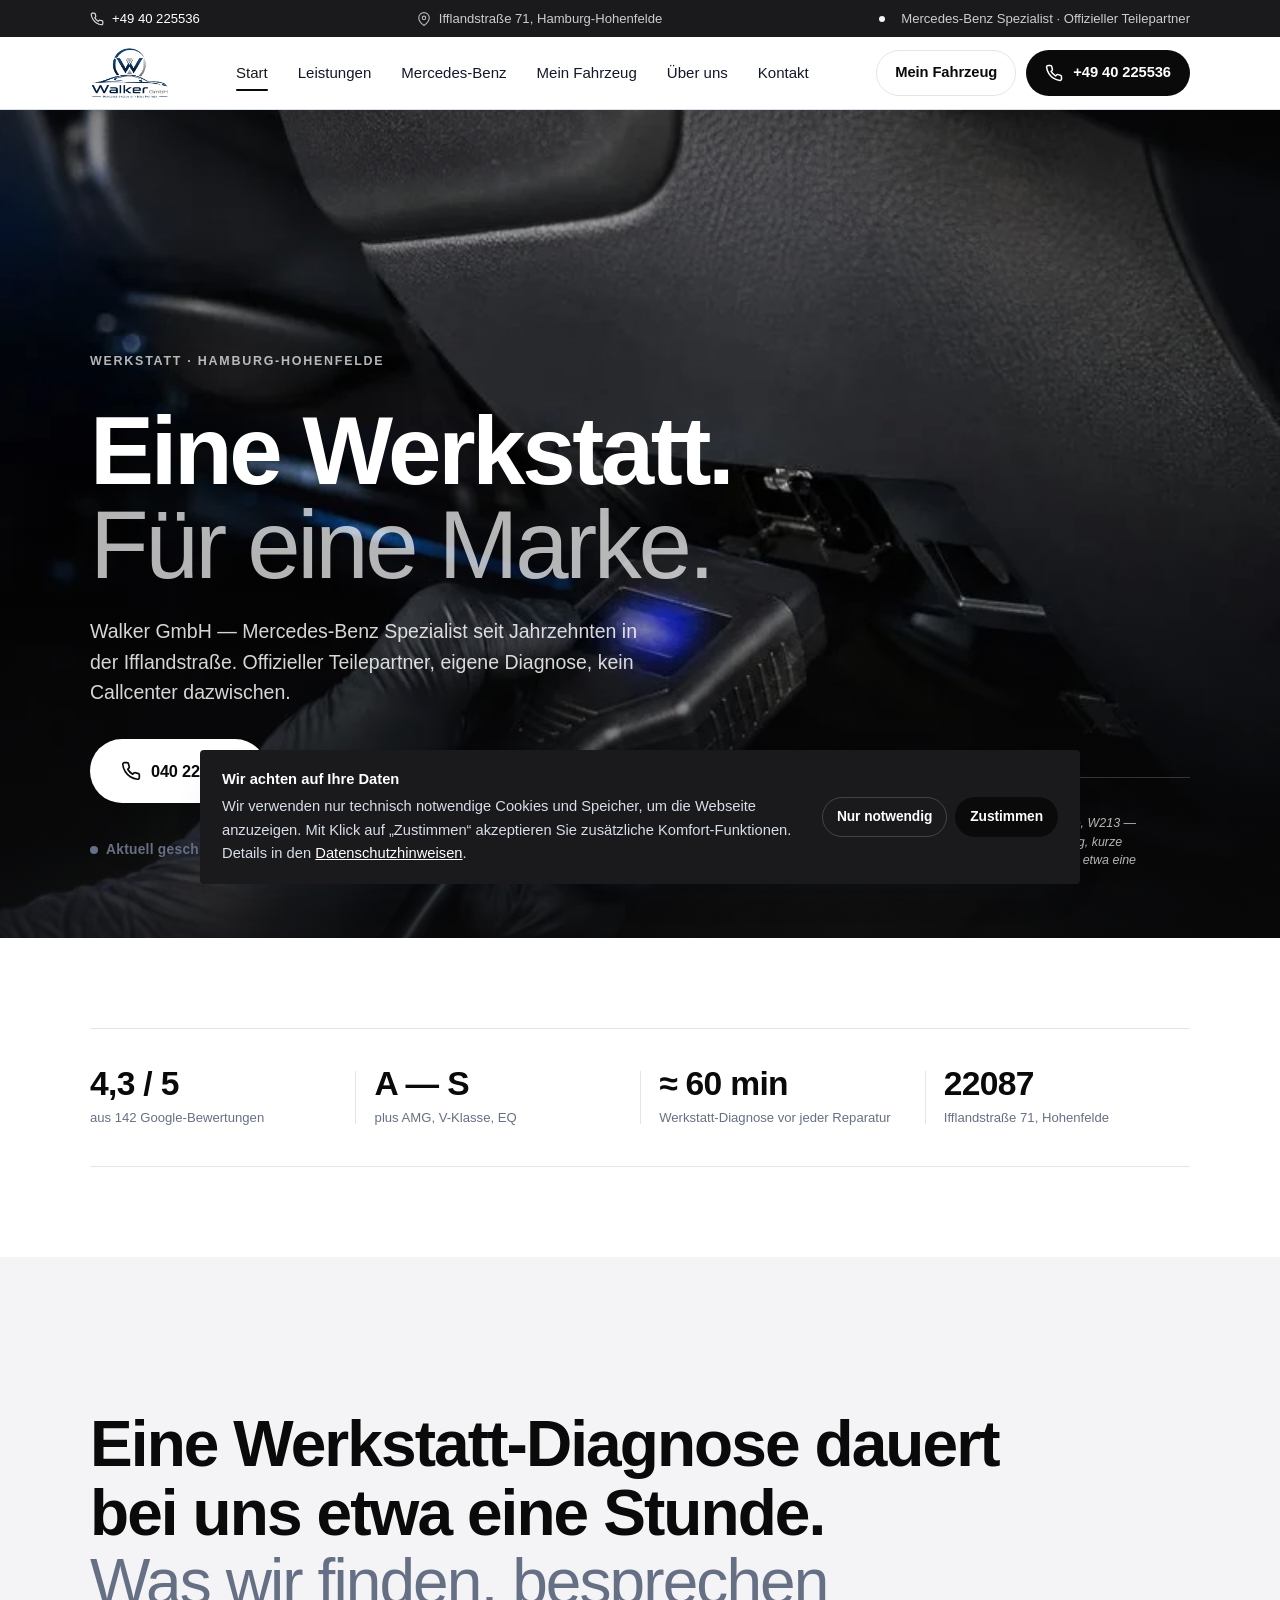
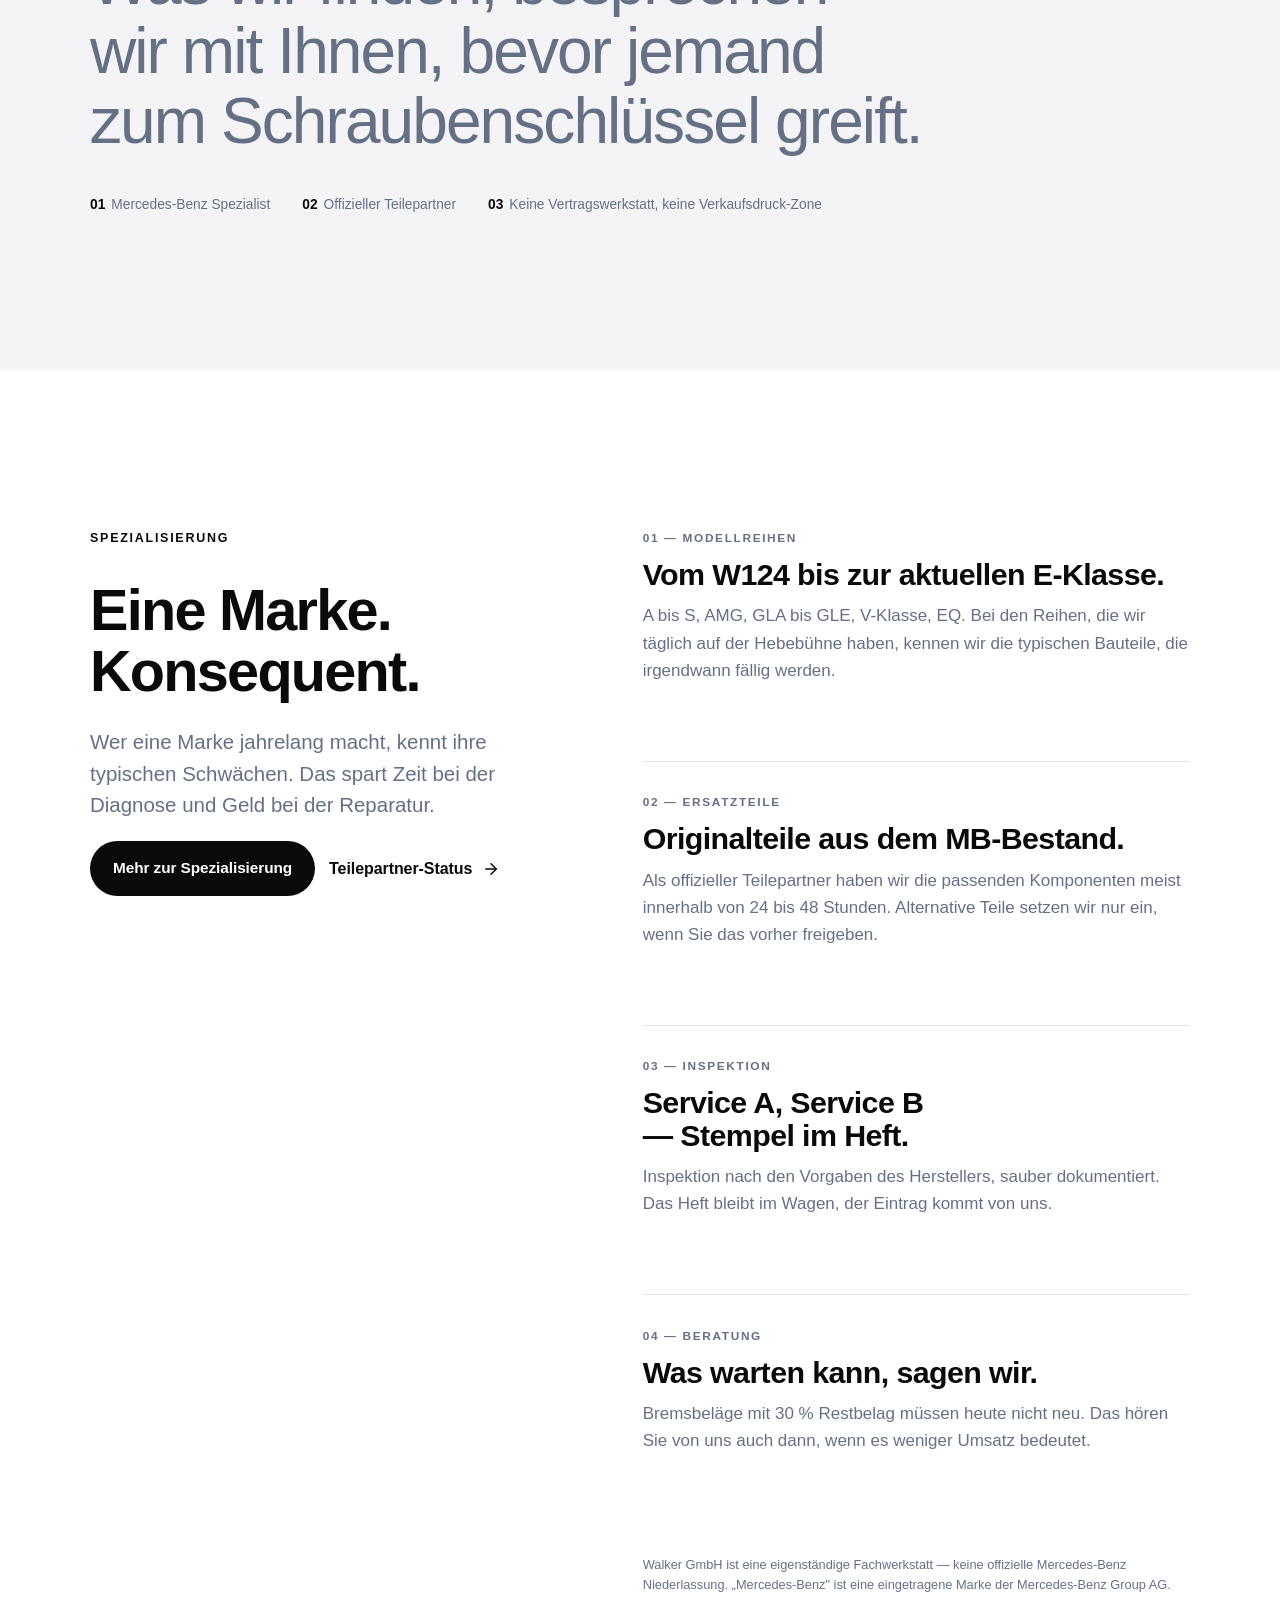
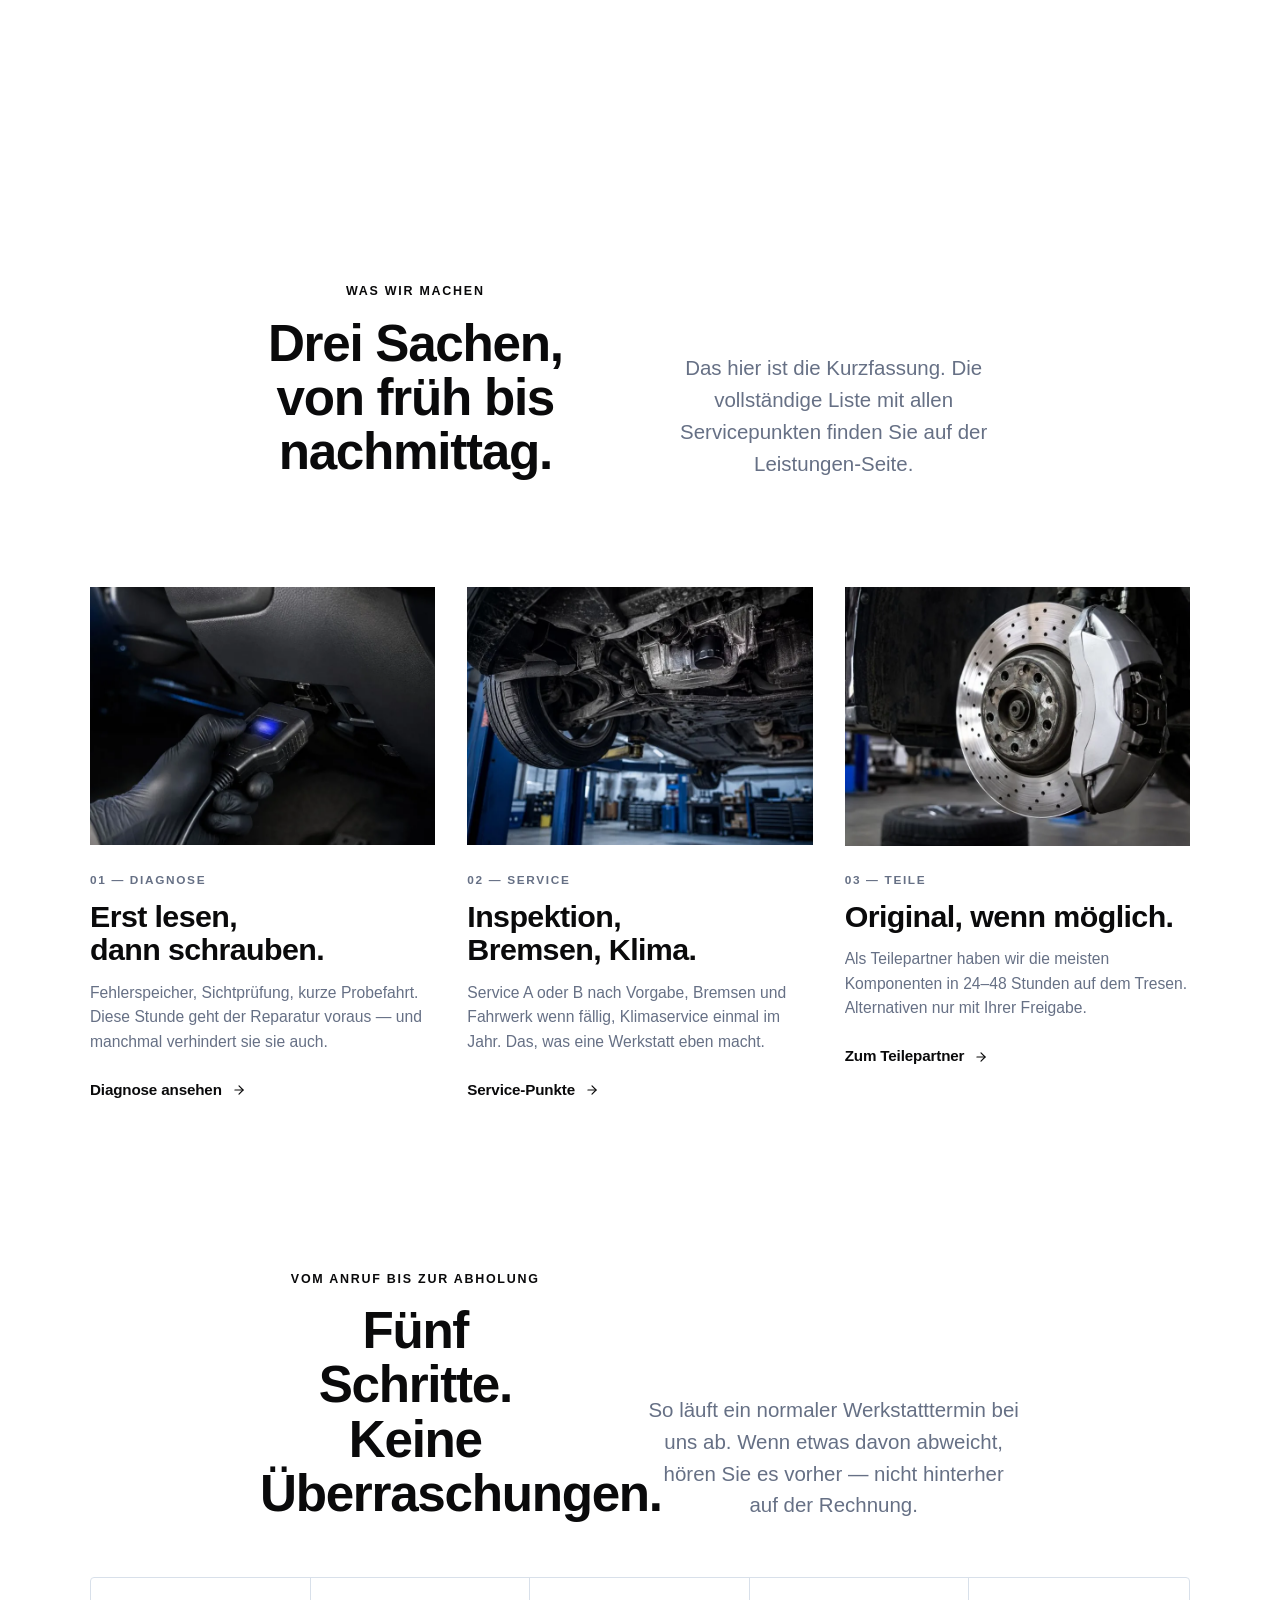
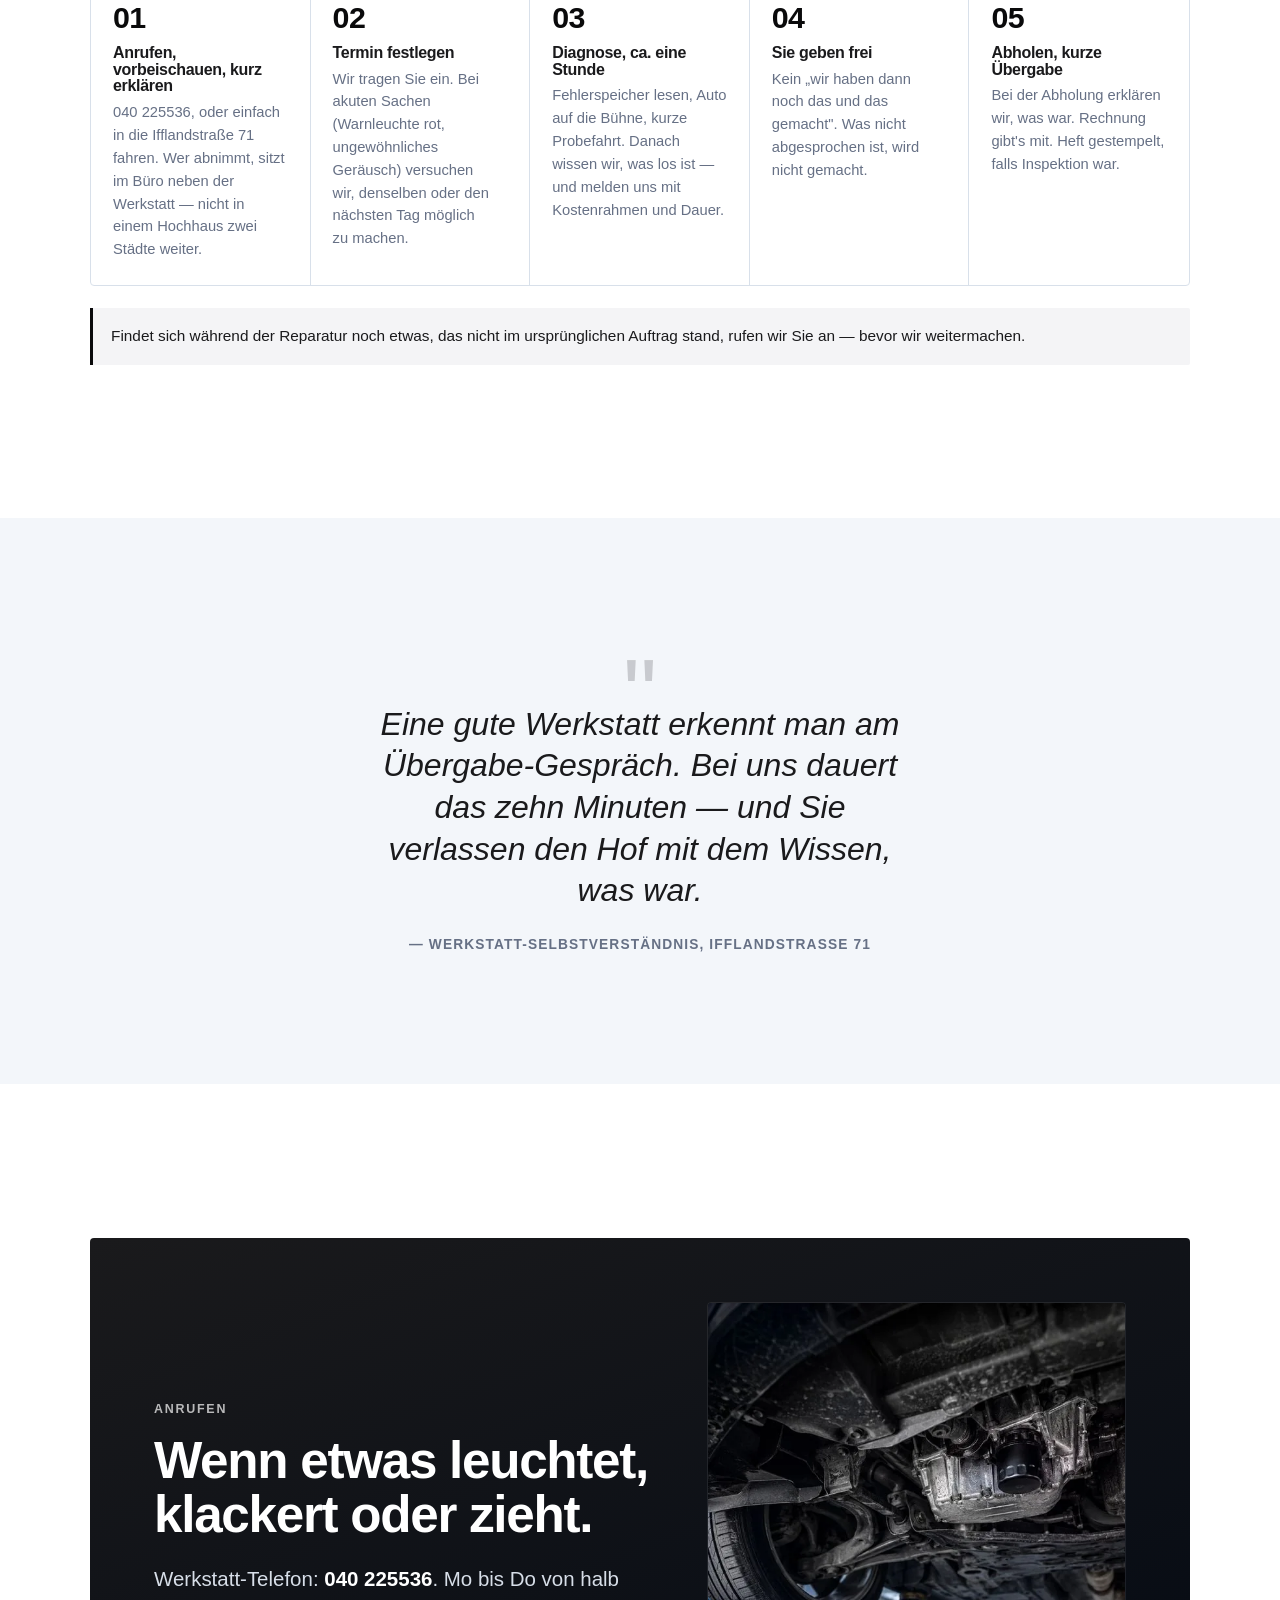
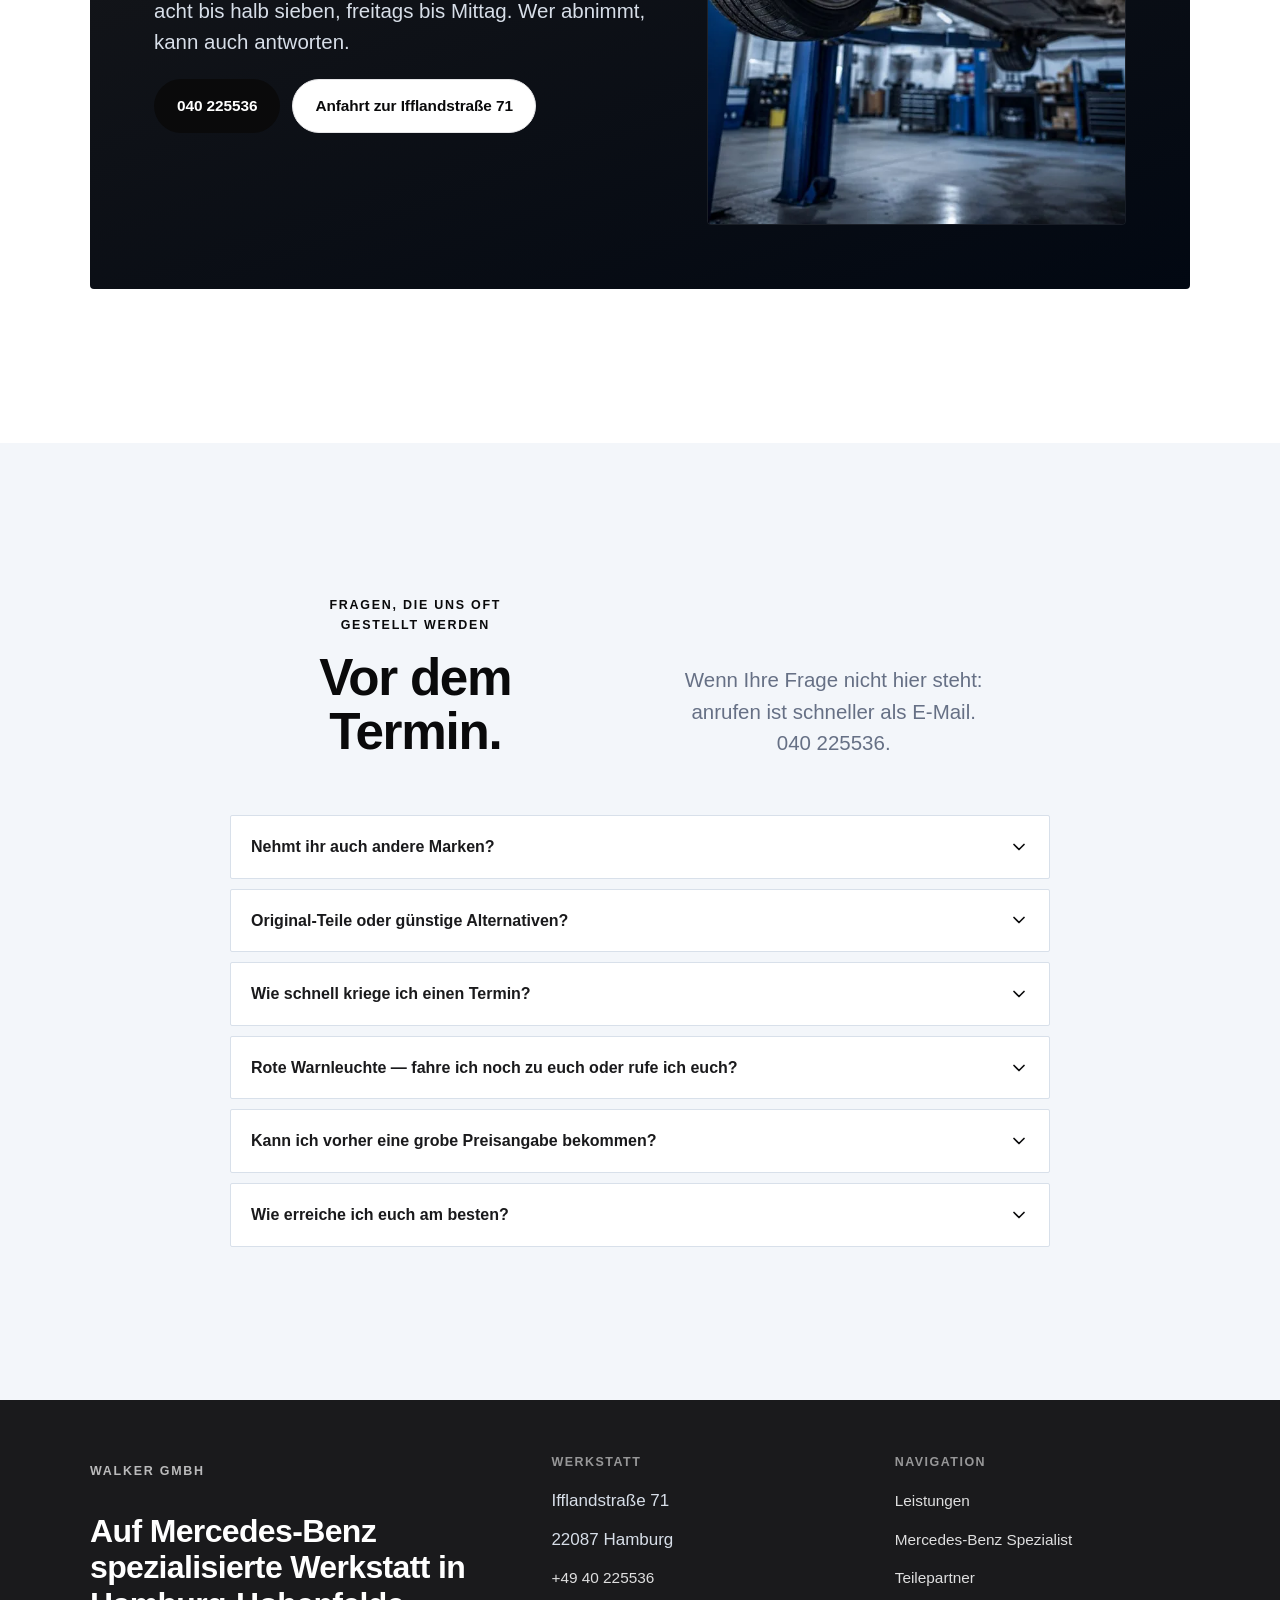
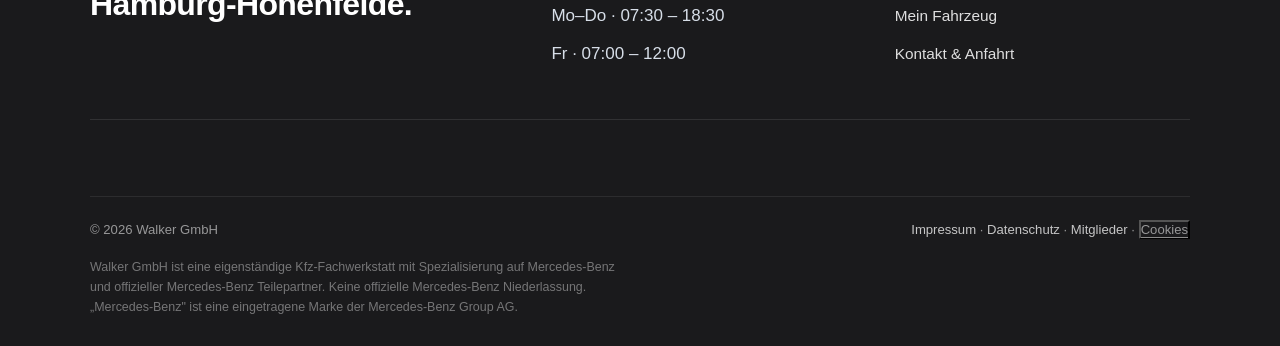
==== commit 1a69ff7a: "Editor-Live-Vorschauen + responsive WebP + Empty-State-Card Hours-Editor Live-Vorschau: - Box über d" ====
--- a/index.html
+++ b/index.html
@@ -158,7 +158,7 @@
   <!-- ===== HERO ===== -->
   <section class="hero" data-hero>
     <div class="hero__visual">
-      <picture><source srcset="foto-diagnose.webp" type="image/webp"><img src="foto-diagnose.jpg" alt="Werkstattszene: Diagnosegerät an einer Mercedes-Benz E-Klasse" loading="eager" fetchpriority="high" decoding="async" width="2400" height="1600"></picture>
+      <picture><source media="(max-width: 700px)" srcset="foto-diagnose-sm.webp" type="image/webp"><source srcset="foto-diagnose.webp" type="image/webp"><img src="foto-diagnose.jpg" alt="Werkstattszene: Diagnosegerät an einer Mercedes-Benz E-Klasse" loading="eager" fetchpriority="high" decoding="async" width="2400" height="1600"></picture>
     </div>
     <div class="hero__inner">
       <div class="hero__copy">
@@ -282,7 +282,7 @@
     </div>
     <div class="hero-services">
       <a class="hs-card" href="leistungen.html#diagnose">
-        <div class="hs-card__media"><picture><source srcset="foto-diagnose.webp" type="image/webp"><img src="foto-diagnose.jpg" alt="Werkstattdiagnose an einer Mercedes-Benz E-Klasse" loading="lazy" width="1200" height="900"></picture></div>
+        <div class="hs-card__media"><picture><source media="(max-width: 700px)" srcset="foto-diagnose-sm.webp" type="image/webp"><source srcset="foto-diagnose.webp" type="image/webp"><img src="foto-diagnose.jpg" alt="Werkstattdiagnose an einer Mercedes-Benz E-Klasse" loading="lazy" width="1200" height="900"></picture></div>
         <div class="hs-card__body">
           <span class="hs-card__num">01 — Diagnose</span>
           <h3 class="hs-card__title">Erst lesen, dann schrauben.</h3>
@@ -291,7 +291,7 @@
         </div>
       </a>
       <a class="hs-card" href="leistungen.html#wartung">
-        <div class="hs-card__media"><picture><source srcset="foto-wartung.webp" type="image/webp"><img src="foto-wartung.jpg" alt="Inspektion auf der Hebebühne, Mercedes-Benz" loading="lazy" width="1200" height="900"></picture></div>
+        <div class="hs-card__media"><picture><source media="(max-width: 700px)" srcset="foto-wartung-sm.webp" type="image/webp"><source srcset="foto-wartung.webp" type="image/webp"><img src="foto-wartung.jpg" alt="Inspektion auf der Hebebühne, Mercedes-Benz" loading="lazy" width="1200" height="900"></picture></div>
         <div class="hs-card__body">
           <span class="hs-card__num">02 — Service</span>
           <h3 class="hs-card__title">Inspektion, Bremsen, Klima.</h3>
@@ -300,7 +300,7 @@
         </div>
       </a>
       <a class="hs-card" href="teilepartner.html">
-        <div class="hs-card__media"><picture><source srcset="foto-bremsen.webp" type="image/webp"><img src="foto-bremsen.jpg" alt="Mercedes-Benz Bremssattel und -scheibe nach Wechsel" loading="lazy" width="1200" height="900"></picture></div>
+        <div class="hs-card__media"><picture><source media="(max-width: 700px)" srcset="foto-bremsen-sm.webp" type="image/webp"><source srcset="foto-bremsen.webp" type="image/webp"><img src="foto-bremsen.jpg" alt="Mercedes-Benz Bremssattel und -scheibe nach Wechsel" loading="lazy" width="1200" height="900"></picture></div>
         <div class="hs-card__body">
           <span class="hs-card__num">03 — Teile</span>
           <h3 class="hs-card__title">Original, wenn möglich.</h3>
@@ -359,7 +359,7 @@
           </div>
         </div>
         <div class="mb-section__visual">
-          <picture><source srcset="foto-wartung.webp" type="image/webp"><img src="foto-wartung.jpg" alt="Mercedes-Benz auf der Hebebühne in der Werkstatt" loading="lazy" width="800" height="1000"></picture>
+          <picture><source media="(max-width: 700px)" srcset="foto-wartung-sm.webp" type="image/webp"><source srcset="foto-wartung.webp" type="image/webp"><img src="foto-wartung.jpg" alt="Mercedes-Benz auf der Hebebühne in der Werkstatt" loading="lazy" width="800" height="1000"></picture>
         </div>
       </div>
     </div>
--- a/styles.css
+++ b/styles.css
@@ -492,6 +492,46 @@
   .status-skeleton__badge,
   .status-skeleton__note,
   .status-skeleton__meta { animation: none; }
+}
+
+/* ---- Status-Lookup Empty-State (Kennzeichen nicht gefunden) ---- */
+.status-empty {
+  max-width: 540px;
+  margin: 18px auto 0;
+  background: var(--white);
+  border: 1px solid var(--line);
+  border-radius: var(--radius-md);
+  padding: clamp(24px, 3.5vw, 36px);
+  box-shadow: var(--shadow-sm);
+}
+.status-empty__plate {
+  font-family: var(--font-display);
+  font-weight: 700;
+  font-size: 1.3rem;
+  letter-spacing: 0.04em;
+  color: var(--ink);
+  margin-bottom: 16px;
+  padding-bottom: 12px;
+  border-bottom: 1px solid var(--rule);
+}
+.status-empty__head {
+  font-family: var(--font-display);
+  font-weight: 700;
+  font-size: 1.15rem;
+  color: var(--ink);
+  margin: 0 0 12px;
+}
+.status-empty__body {
+  font-size: 0.96rem;
+  color: var(--muted);
+  margin: 0 0 12px;
+  line-height: 1.55;
+}
+.status-empty__cta {
+  margin-top: 18px;
+  display: flex;
+  gap: 10px;
+  flex-wrap: wrap;
 }
 
 /* ---- Footer MB-Anthrazit (klar, ruhig, premium) ---- */
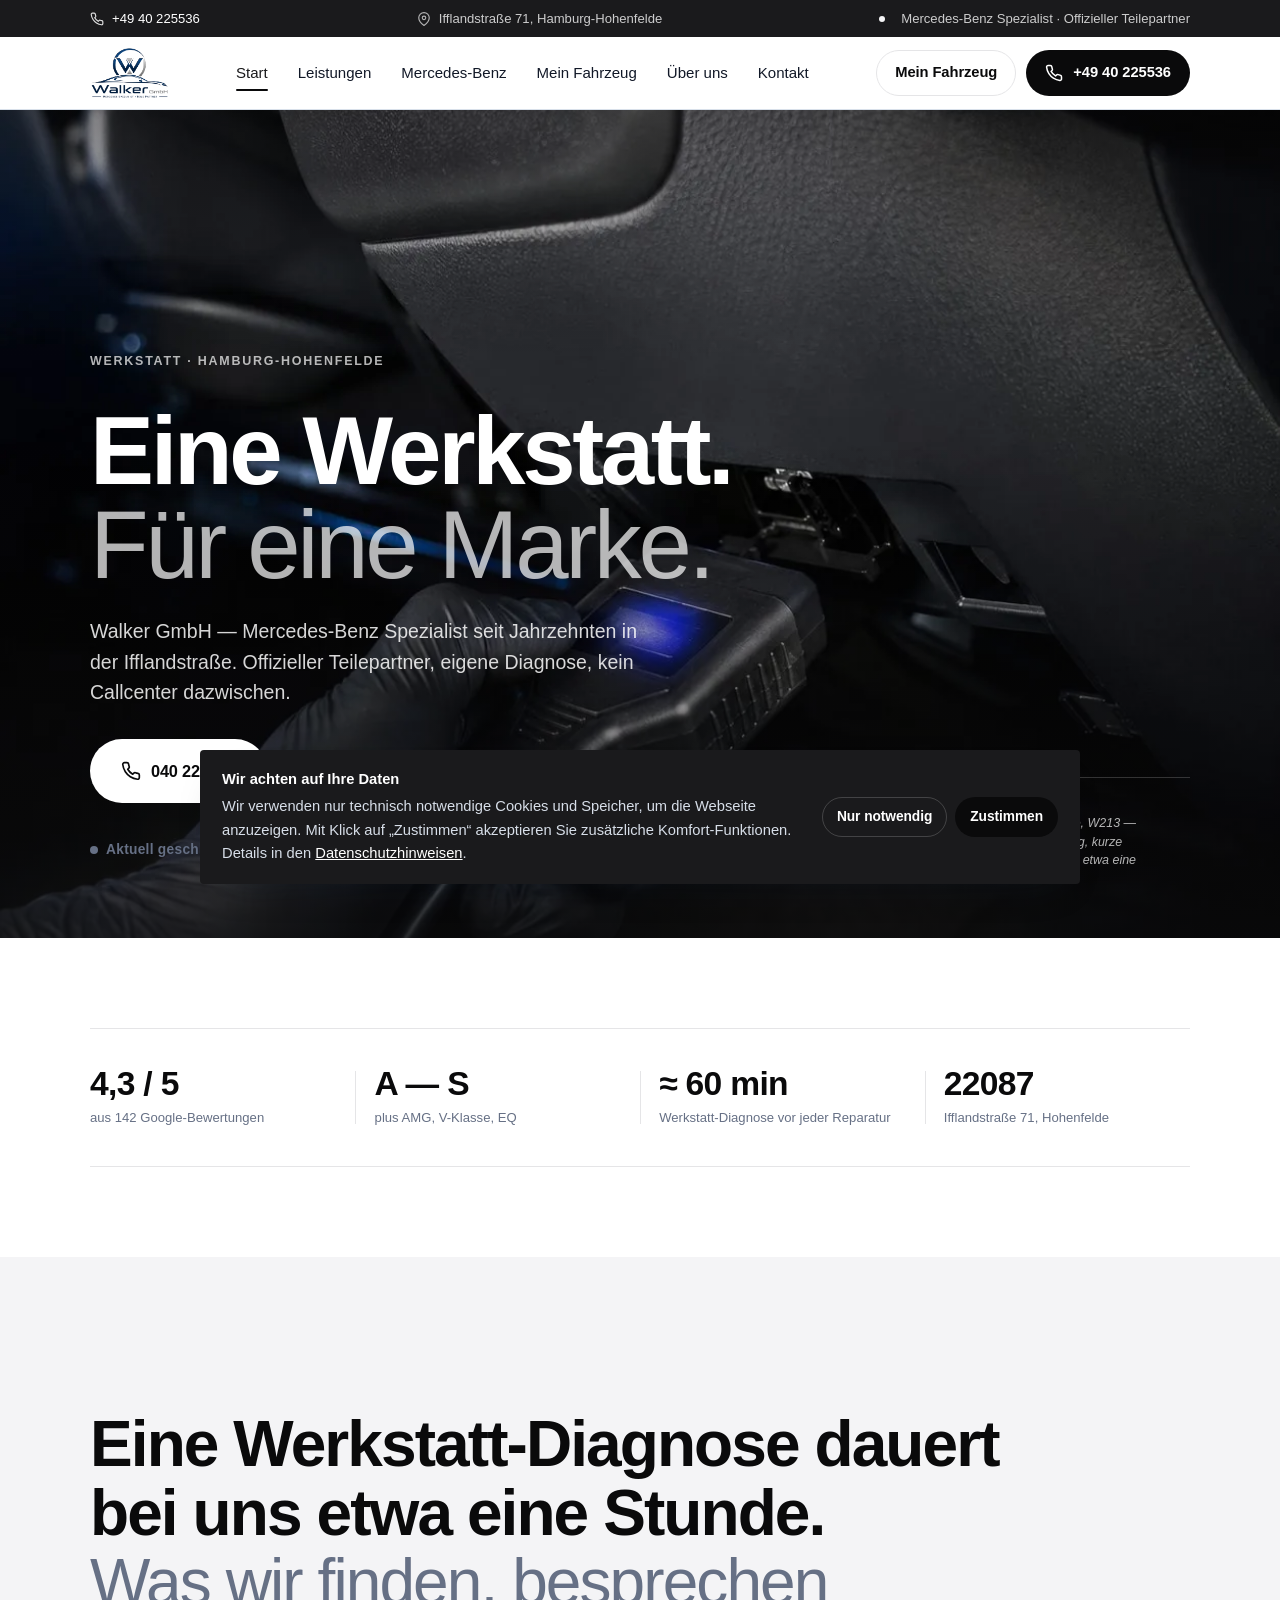
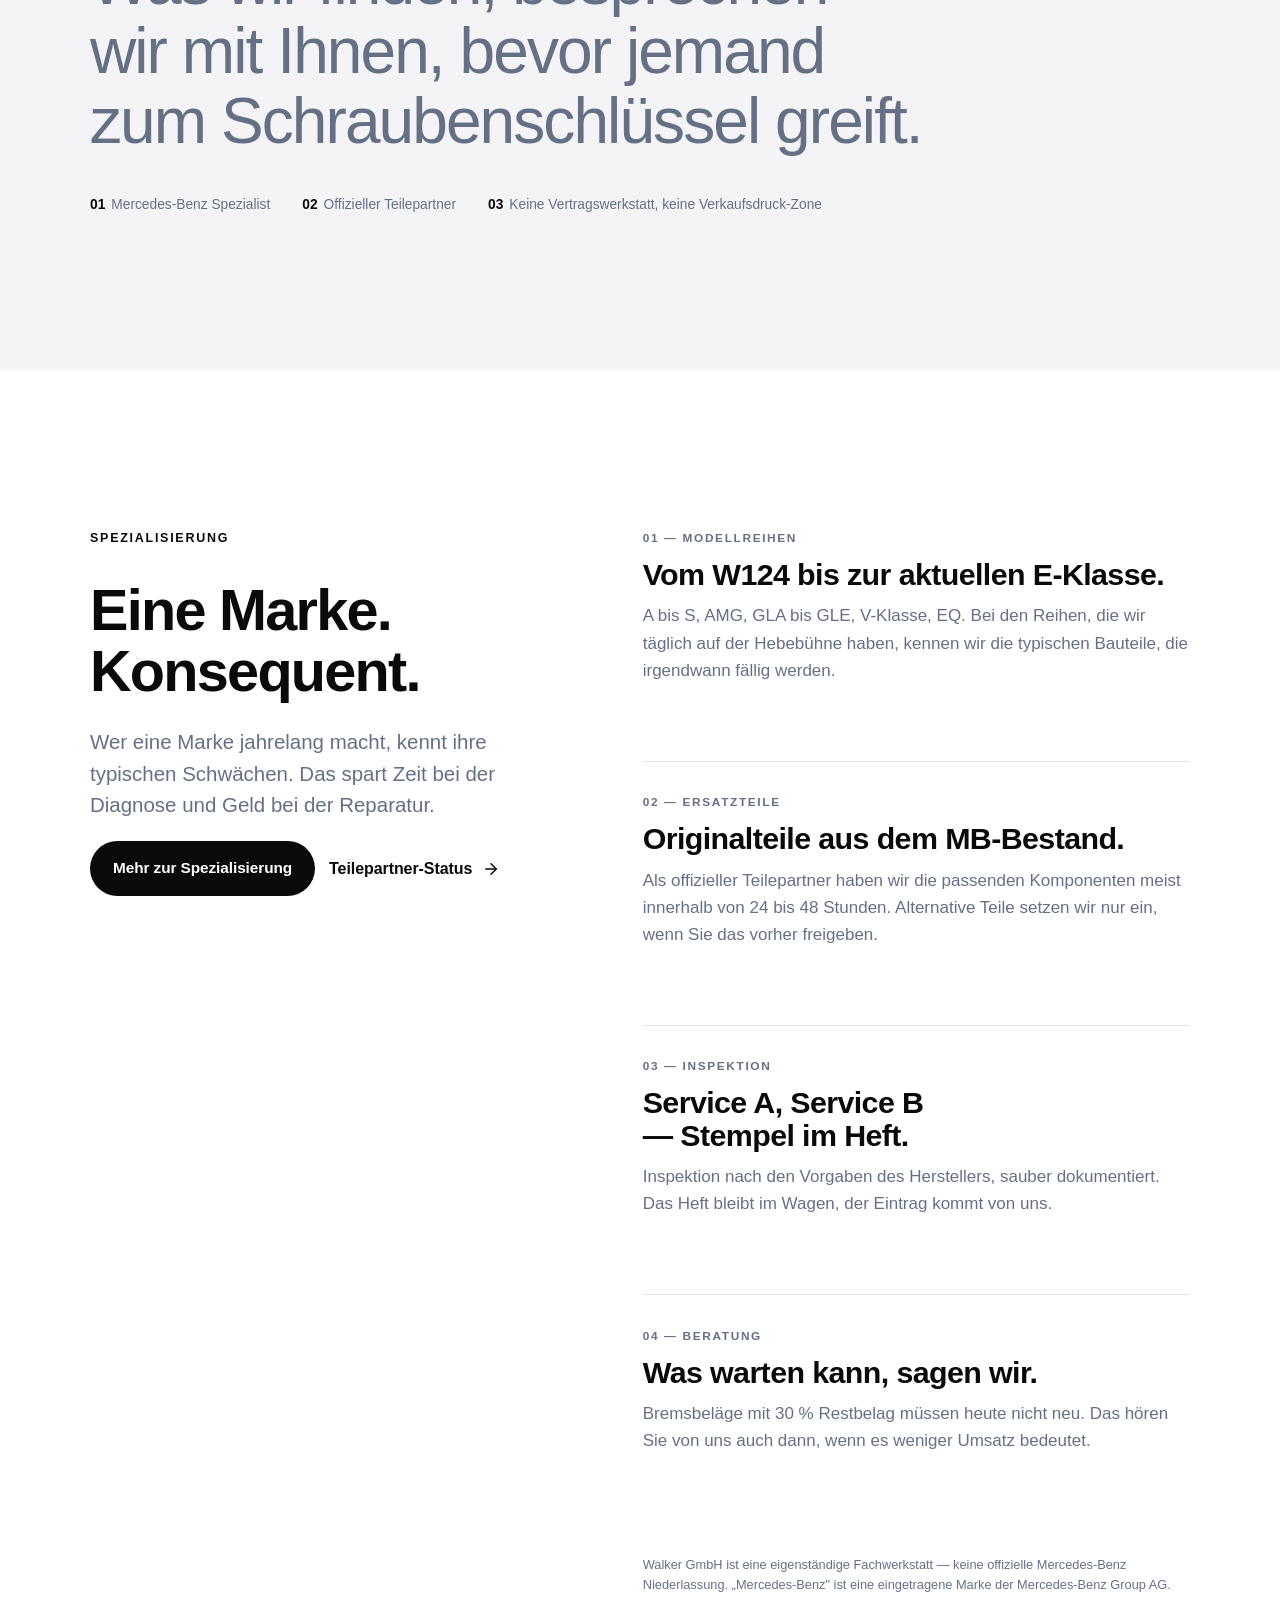
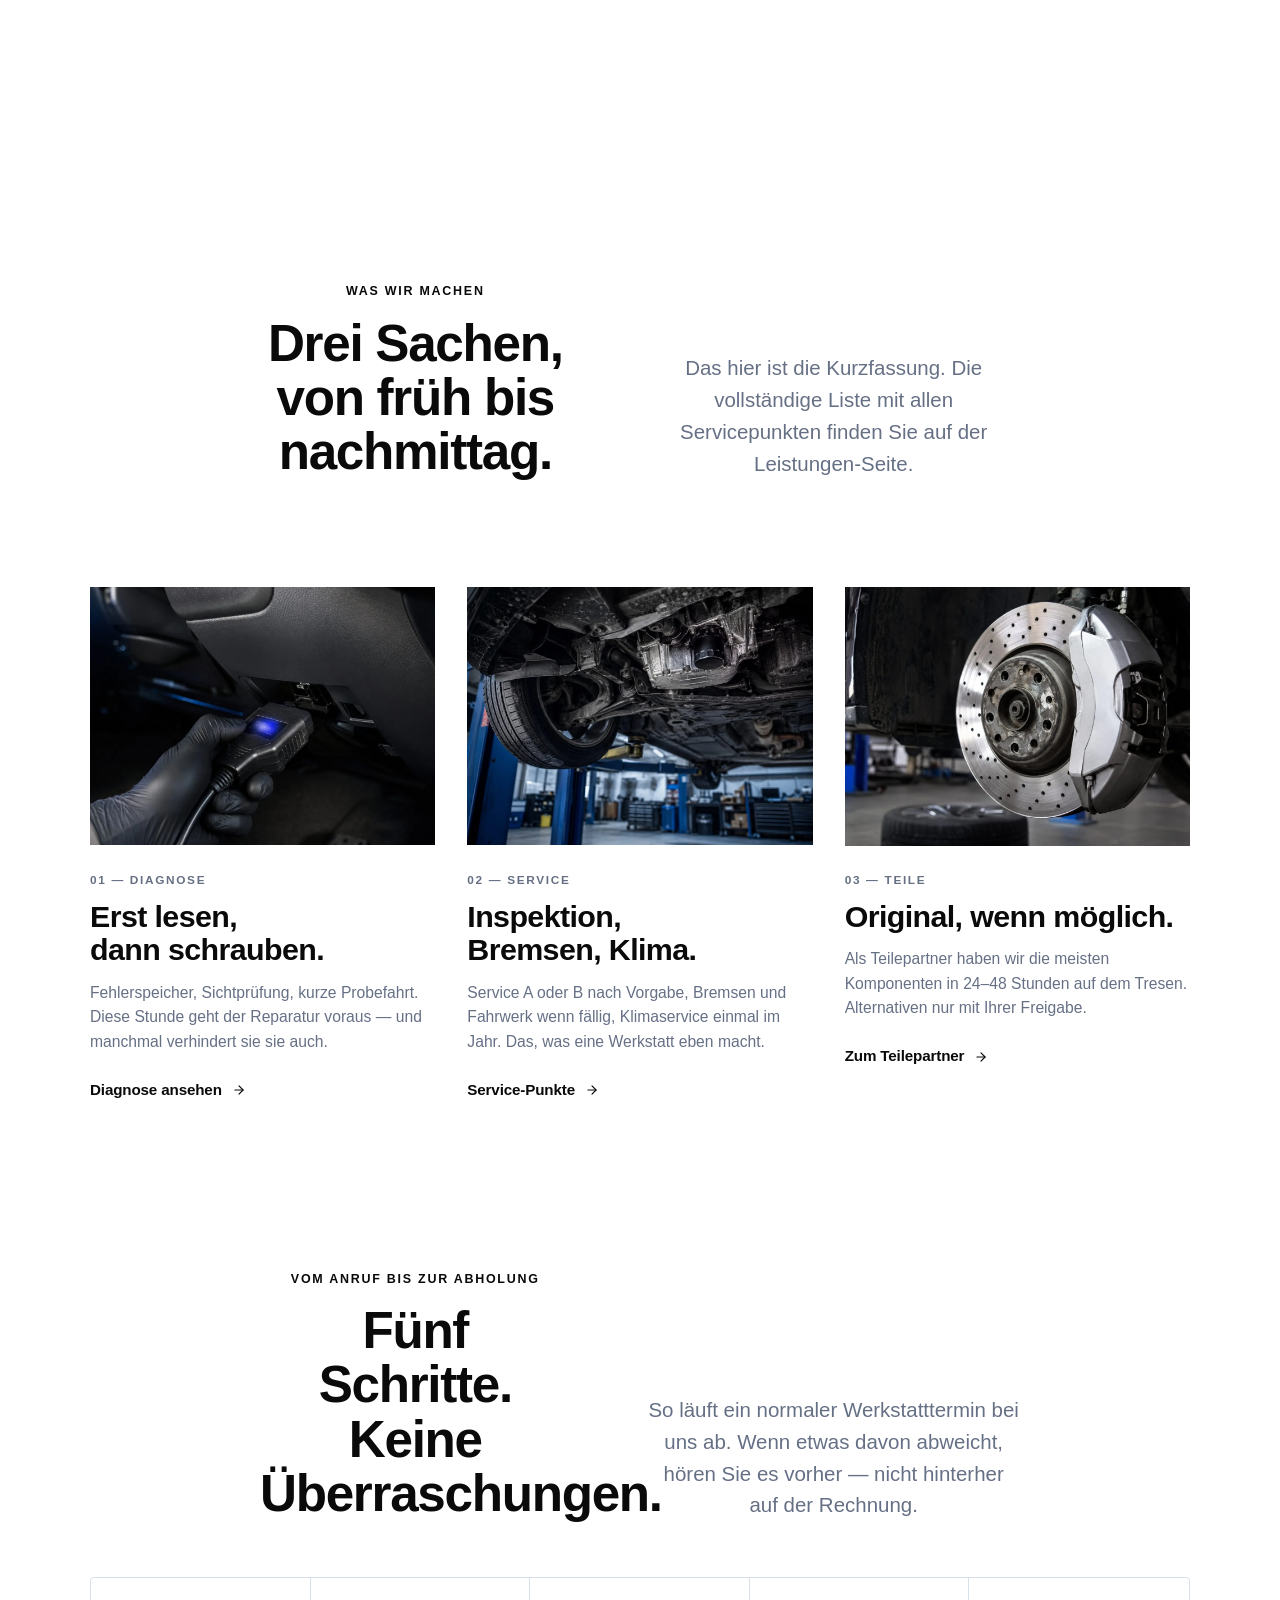
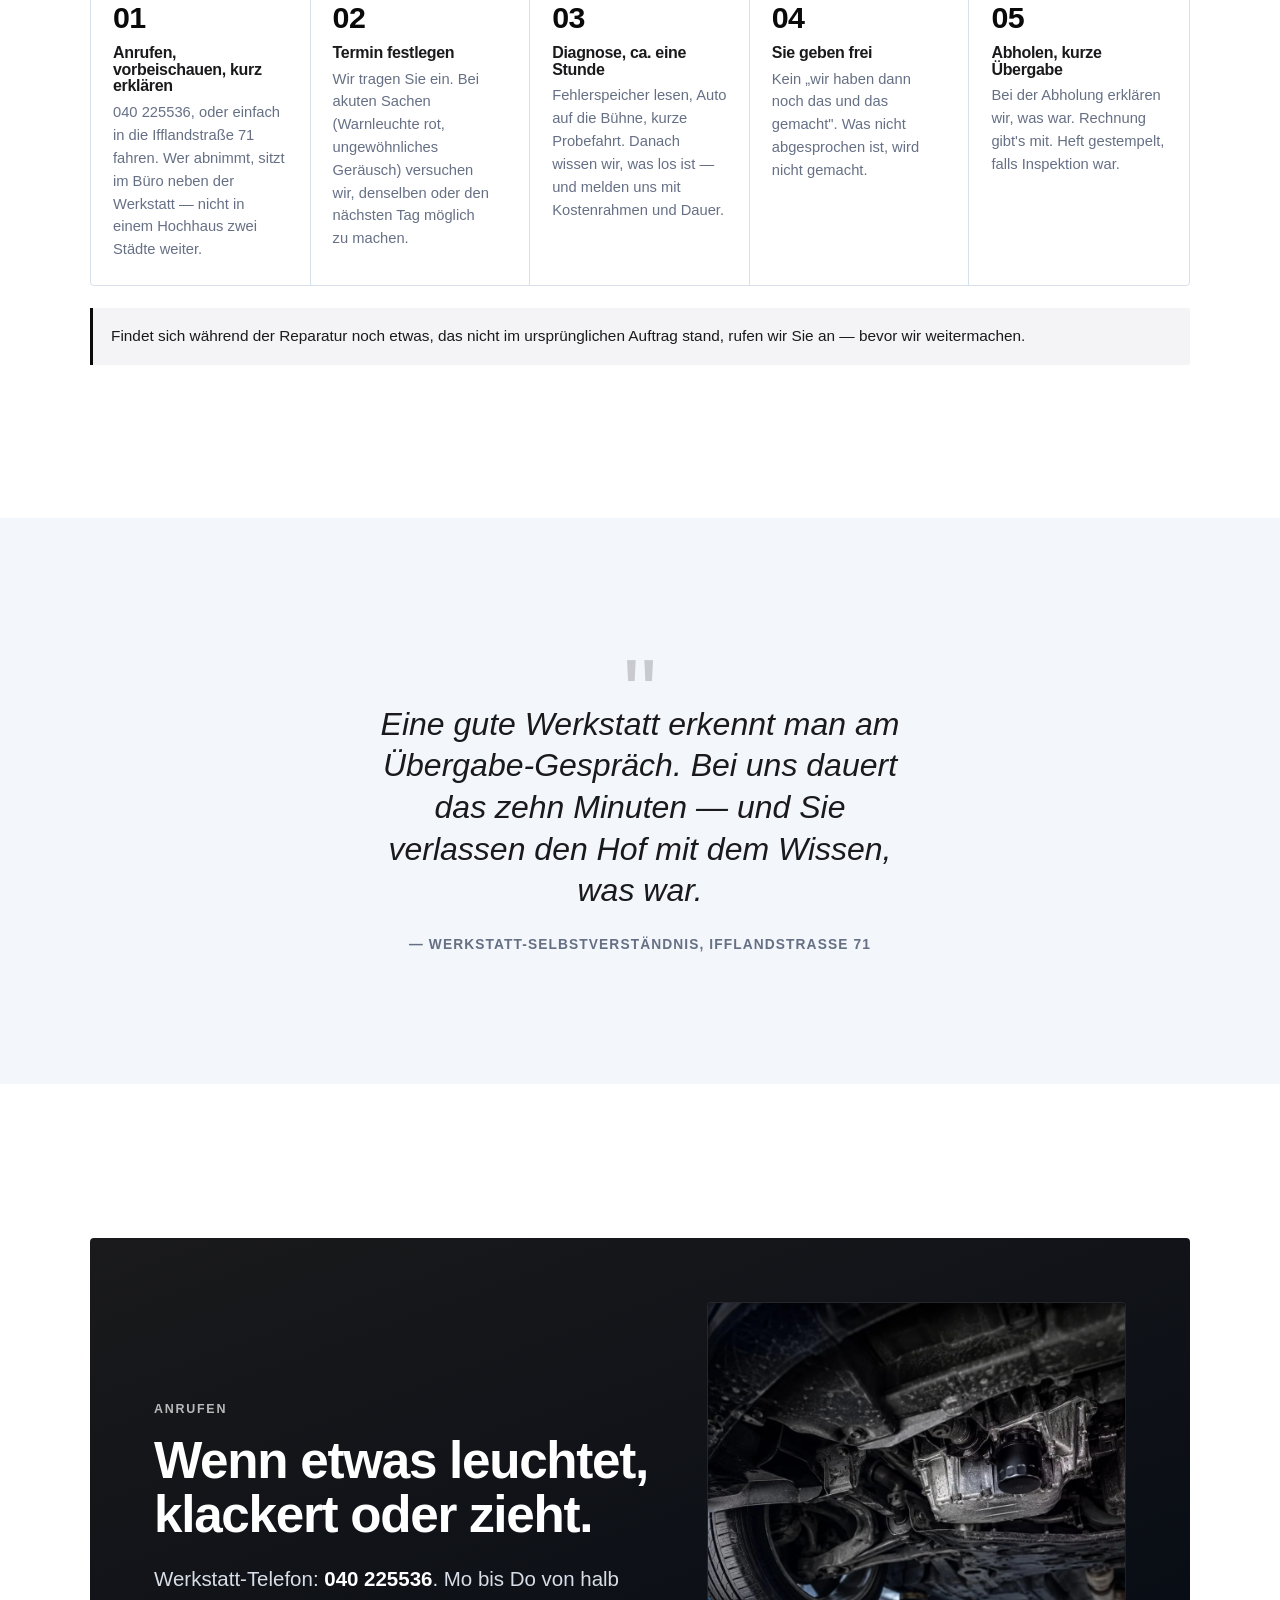
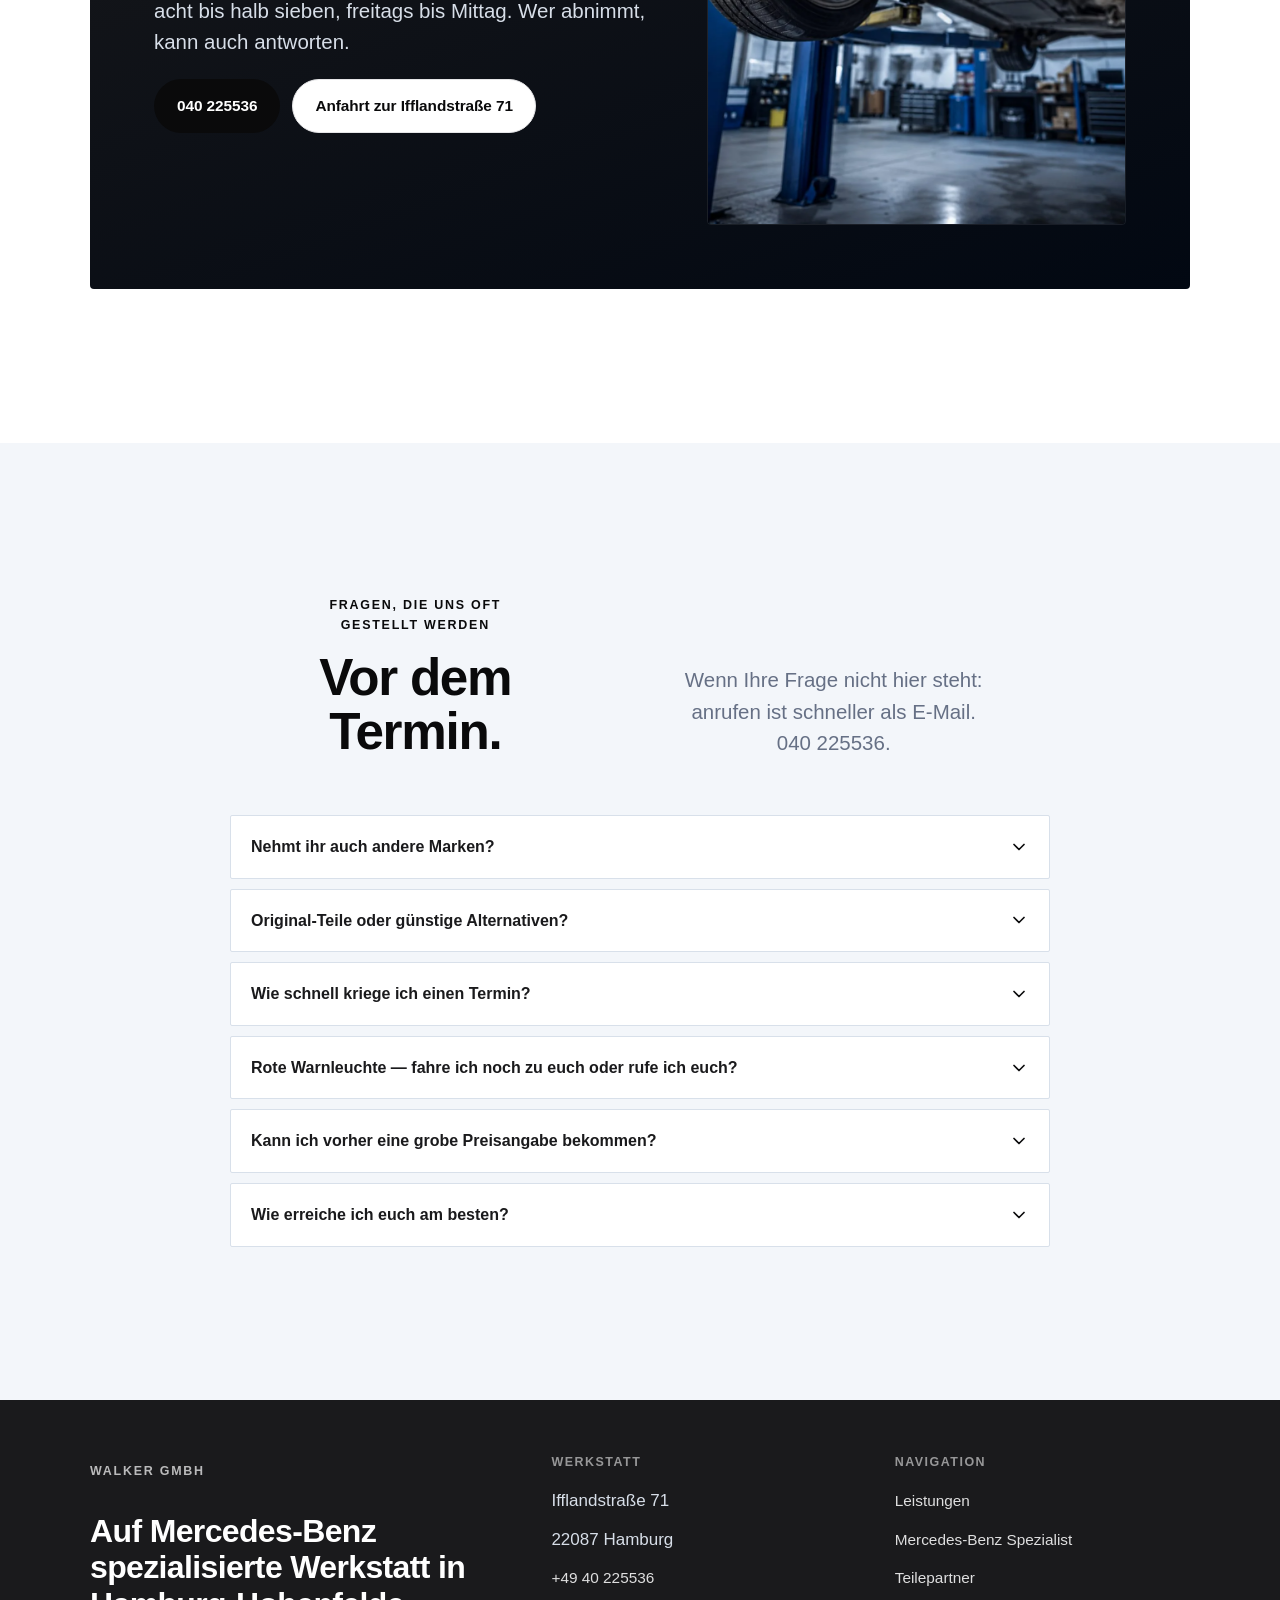
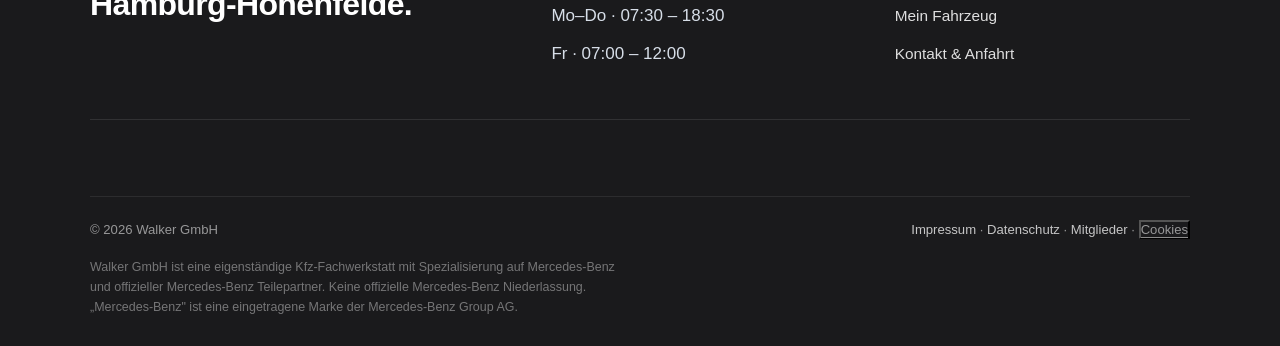
==== commit 82a15c3a: "SEO: Schema.org AutoRepair erweitert (OfferCatalog, ContactPoint) JSON-LD auf index.html angereicher" ====
--- a/index.html
+++ b/index.html
@@ -69,18 +69,42 @@
     "addressLocality": "Hamburg",
     "addressCountry": "DE"
   },
-  "areaServed": "Hamburg",
+  "areaServed": { "@type": "City", "name": "Hamburg" },
   "priceRange": "€€",
-  "knowsAbout": ["Mercedes-Benz", "Kfz-Diagnose", "Inspektion", "Wartung", "Reparatur", "Klimaservice", "Elektronik"],
+  "knowsAbout": ["Mercedes-Benz", "Kfz-Diagnose", "Inspektion", "Wartung", "Reparatur", "Klimaservice", "Elektronik", "AMG", "EQ", "V-Klasse"],
   "openingHoursSpecification": [
     { "@type": "OpeningHoursSpecification", "dayOfWeek": ["Monday", "Tuesday", "Wednesday", "Thursday"], "opens": "07:30", "closes": "18:30" },
     { "@type": "OpeningHoursSpecification", "dayOfWeek": "Friday", "opens": "07:00", "closes": "12:00" }
   ],
+  "contactPoint": [
+    {
+      "@type": "ContactPoint",
+      "telephone": "+49 40 225536",
+      "contactType": "Werkstatt",
+      "areaServed": "DE",
+      "availableLanguage": ["de"]
+    }
+  ],
+  "hasOfferCatalog": {
+    "@type": "OfferCatalog",
+    "name": "Werkstatt-Leistungen",
+    "itemListElement": [
+      { "@type": "Offer", "itemOffered": { "@type": "Service", "name": "Diagnose & Fehleranalyse",  "url": "https://walker-kfz.de/leistungen.html#diagnose" } },
+      { "@type": "Offer", "itemOffered": { "@type": "Service", "name": "Inspektion & Wartung",      "url": "https://walker-kfz.de/leistungen.html#wartung" } },
+      { "@type": "Offer", "itemOffered": { "@type": "Service", "name": "Ölservice & Filterwechsel", "url": "https://walker-kfz.de/leistungen.html#oel" } },
+      { "@type": "Offer", "itemOffered": { "@type": "Service", "name": "Bremsen & Fahrwerk",        "url": "https://walker-kfz.de/leistungen.html#bremsen" } },
+      { "@type": "Offer", "itemOffered": { "@type": "Service", "name": "Elektronik & Steuergeräte", "url": "https://walker-kfz.de/leistungen.html#elektronik" } },
+      { "@type": "Offer", "itemOffered": { "@type": "Service", "name": "Klimaservice",              "url": "https://walker-kfz.de/leistungen.html#klima" } },
+      { "@type": "Offer", "itemOffered": { "@type": "Service", "name": "Reparatur & Instandsetzung","url": "https://walker-kfz.de/leistungen.html#reparatur" } },
+      { "@type": "Offer", "itemOffered": { "@type": "Service", "name": "Mercedes-Benz Ersatzteile", "url": "https://walker-kfz.de/teilepartner.html" } }
+    ]
+  },
   "aggregateRating": {
     "@type": "AggregateRating",
     "ratingValue": "4.3",
     "reviewCount": "142",
-    "bestRating": "5"
+    "bestRating": "5",
+    "worstRating": "1"
   }
 }
 </script>
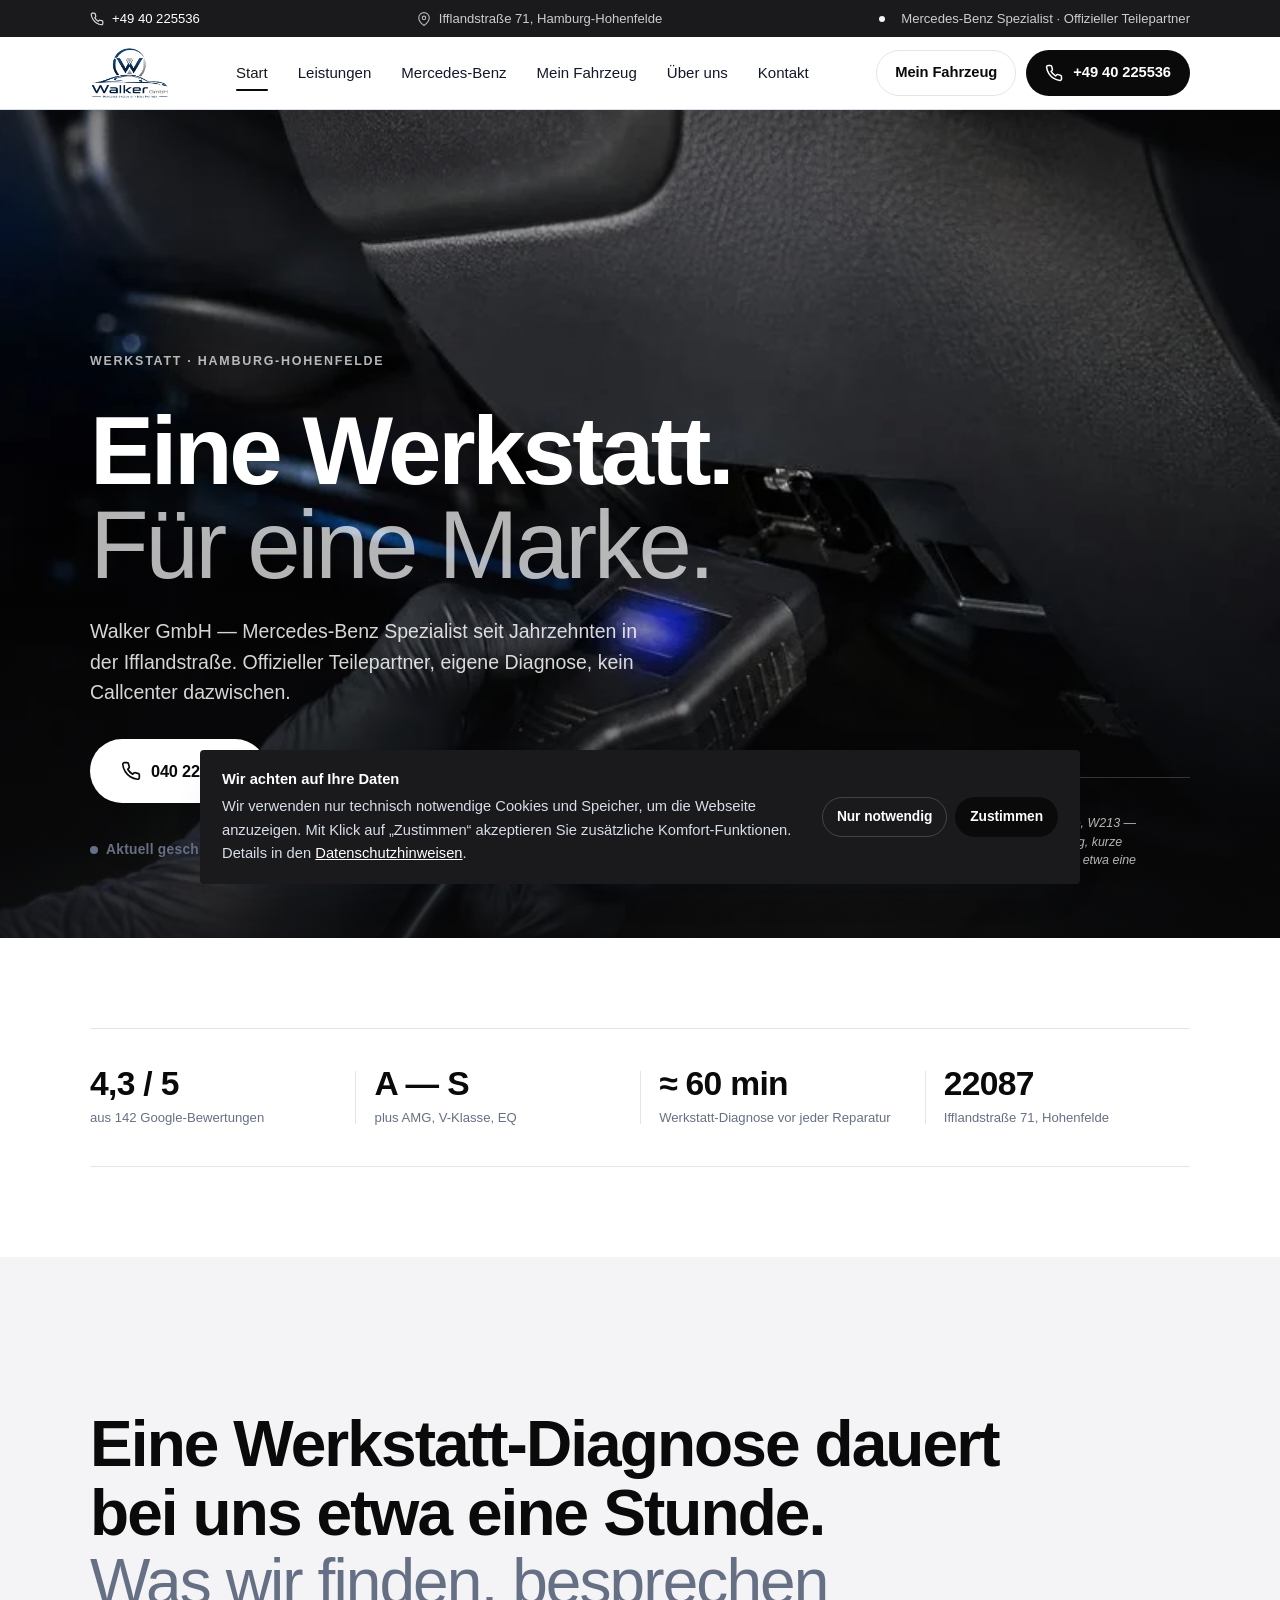
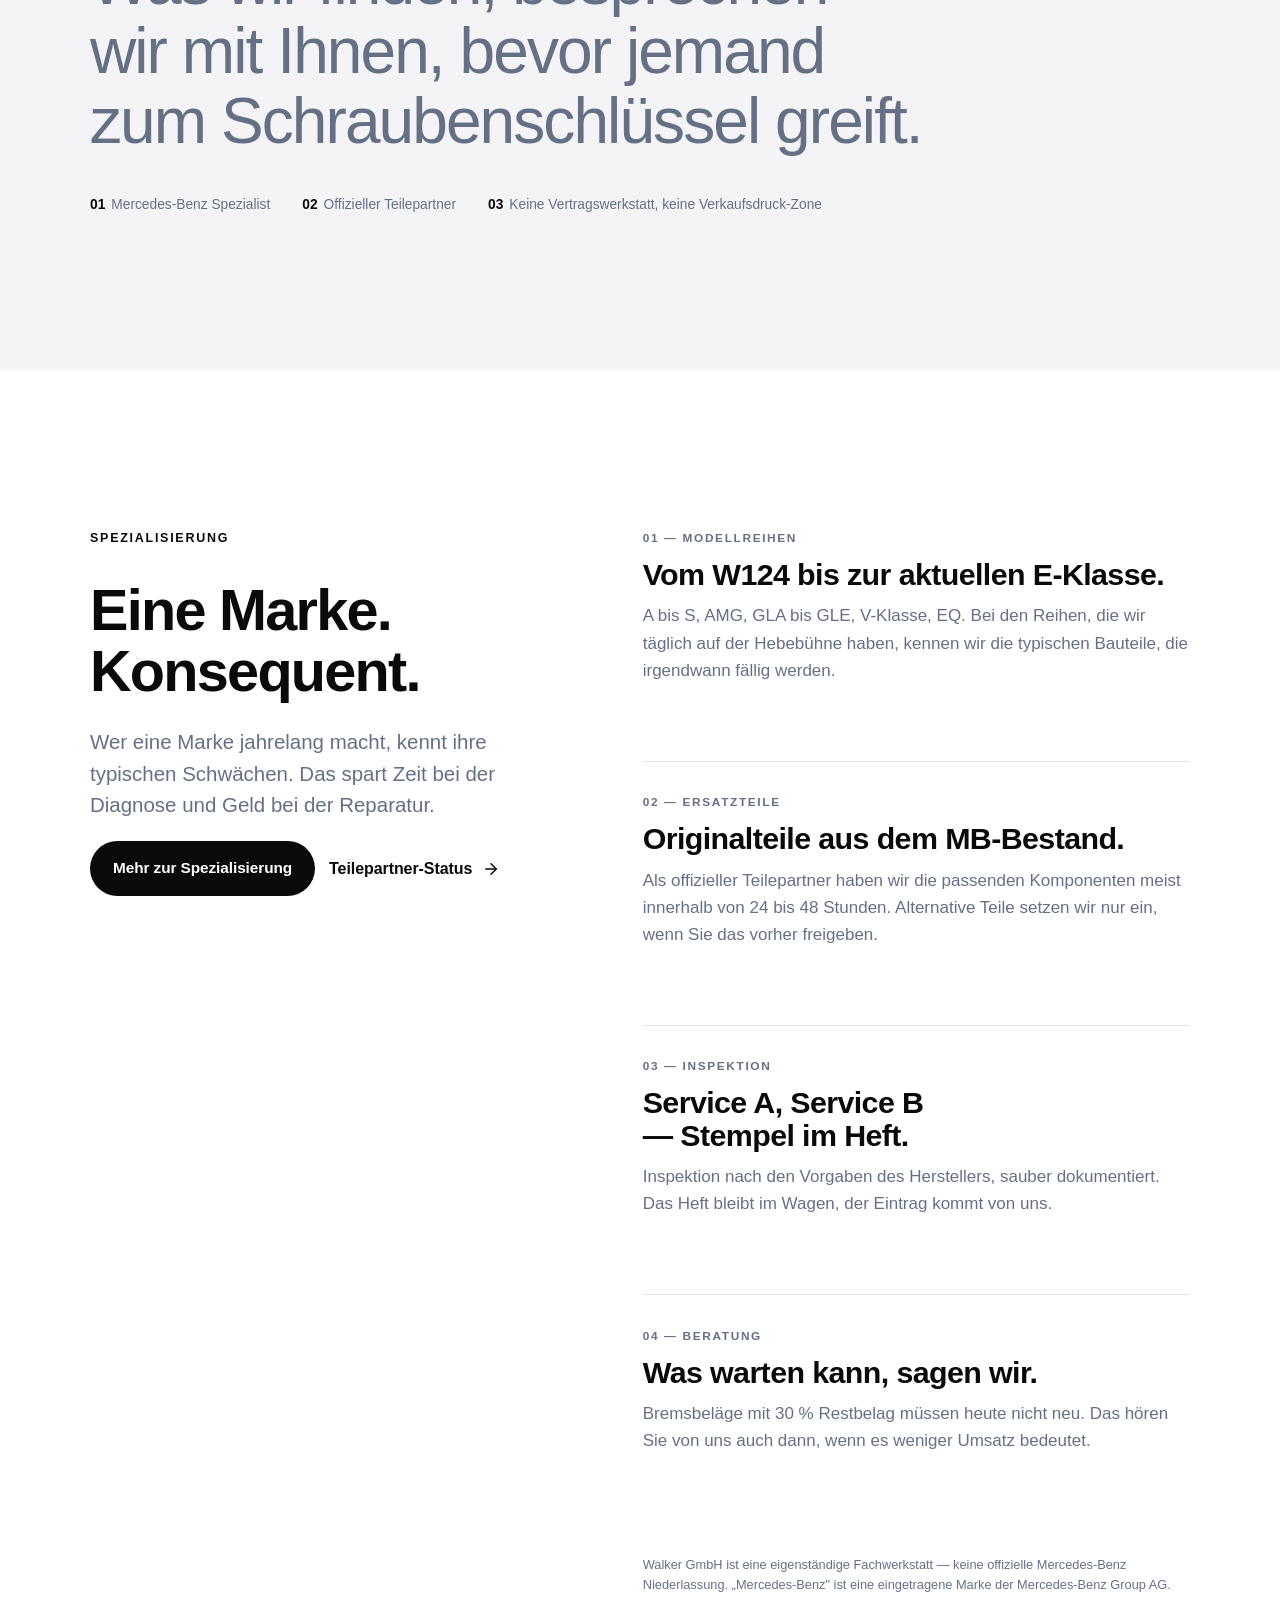
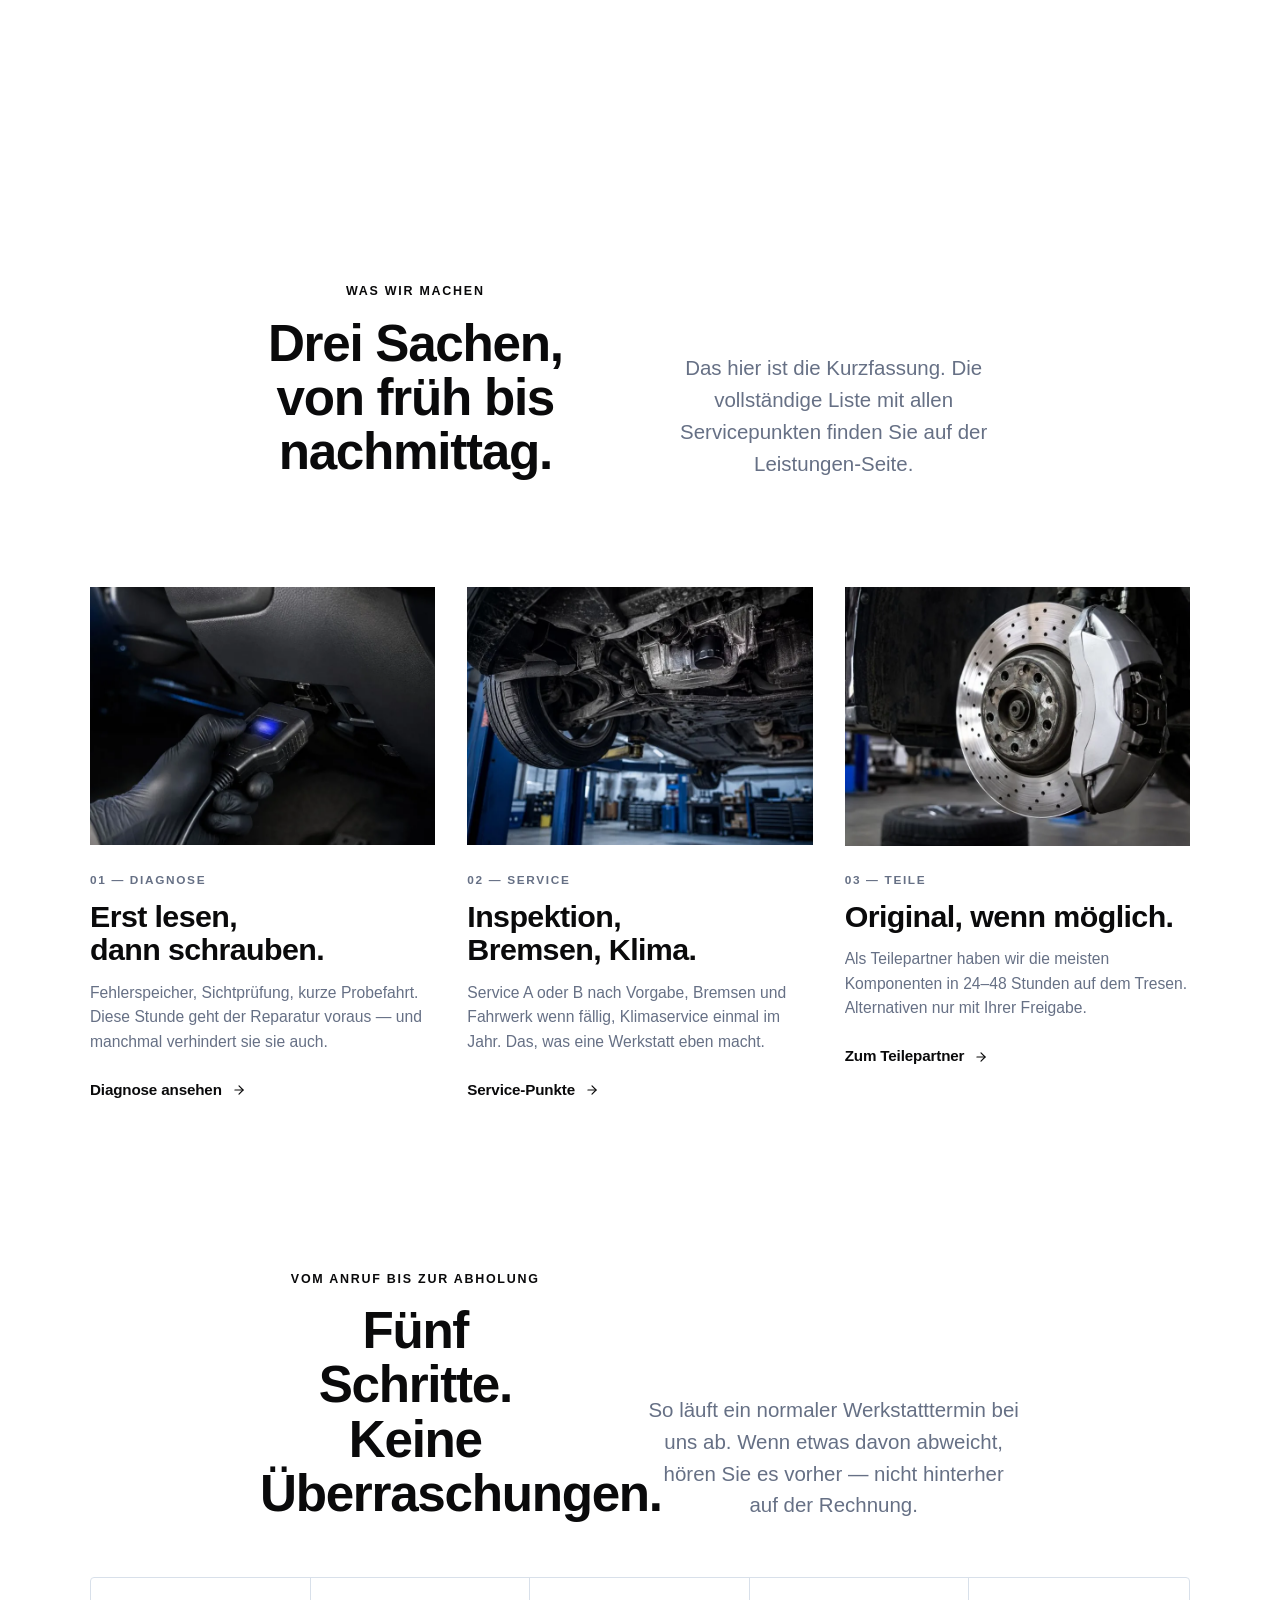
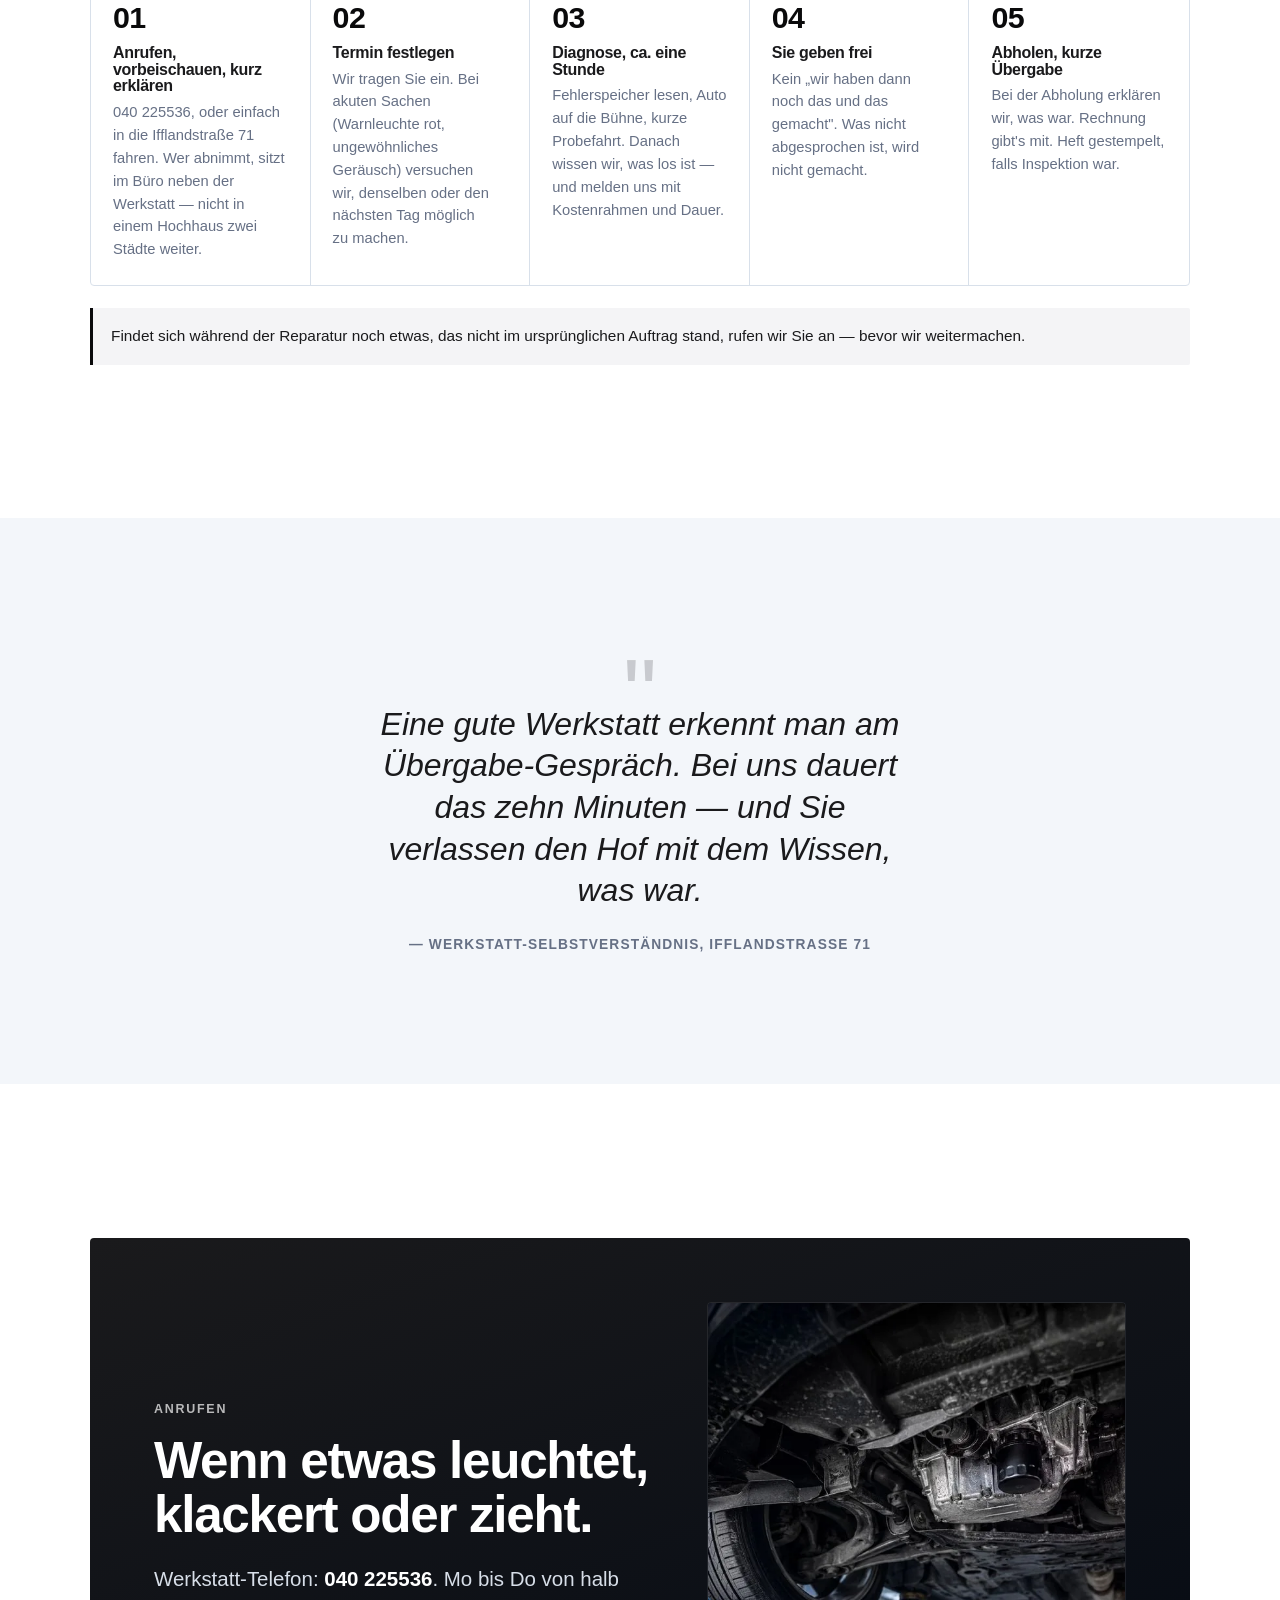
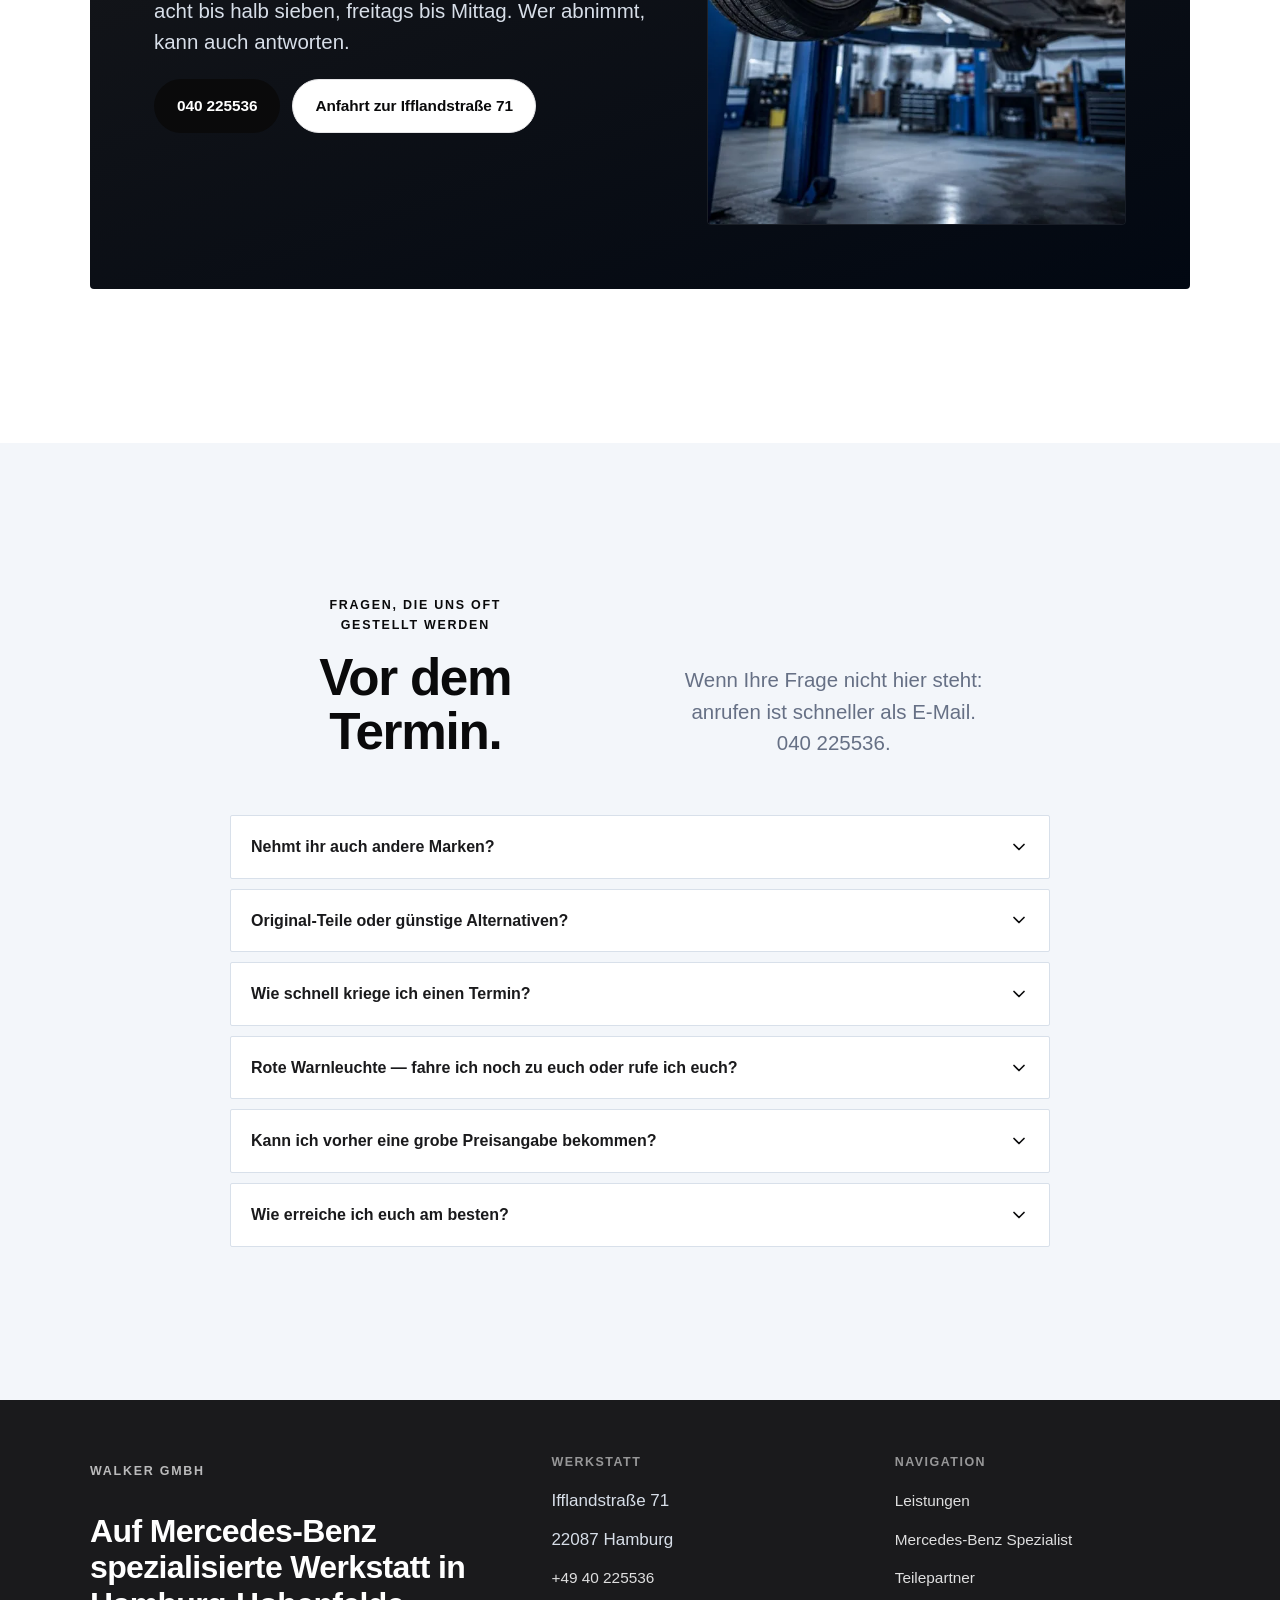
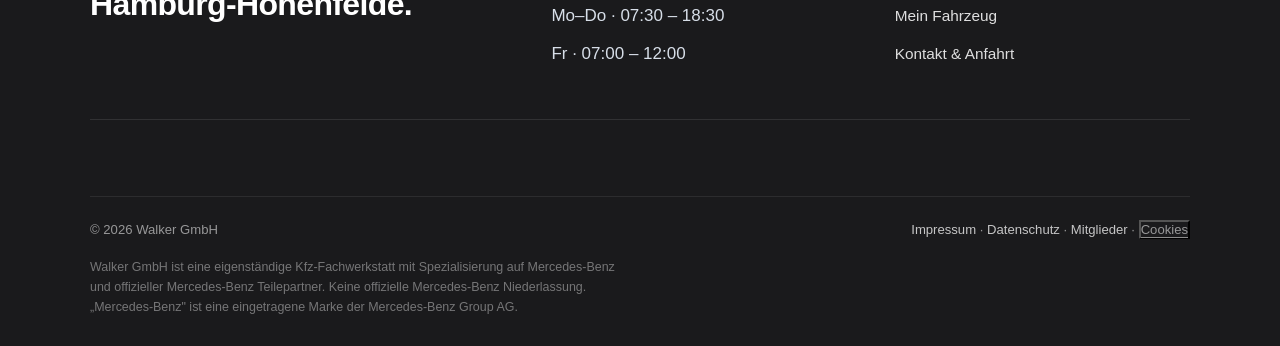
==== commit f946be9c: "Datenschutz: GitHub Pages Hoster, Auftragsstatus-Tracker dokumentiert; Inline-CSS auf MB-Tokens sync" ====
--- a/index.html
+++ b/index.html
@@ -44,7 +44,7 @@
 <link rel="preload" as="image" href="foto-diagnose.webp" type="image/webp" fetchpriority="high">
 <link href="https://fonts.googleapis.com/css2?family=Inter:wght@400;500;600;700;800&family=Inter+Tight:wght@500;600;700;800&display=swap" rel="stylesheet">
 <style>
-:root{--navy:#061327;--white:#fff;--anthracite:#111827;--silver:#F3F6FA}
+:root{--navy:#1A1A1C;--white:#fff;--anthracite:#111827;--silver:#F4F4F6;--ink:#0A0A0B}
 *,*::before,*::after{box-sizing:border-box}
 html,body{margin:0;background:var(--white);color:var(--anthracite);font-family:Inter,-apple-system,BlinkMacSystemFont,'Segoe UI',Roboto,sans-serif;line-height:1.6;-webkit-font-smoothing:antialiased}
 .splash{position:fixed;inset:0;background:var(--white);z-index:9999;display:flex;align-items:center;justify-content:center;transition:opacity .4s cubic-bezier(.22,1,.36,1)}
--- a/styles.css
+++ b/styles.css
@@ -1281,6 +1281,17 @@
   display: flex;
   gap: 10px;
   flex-wrap: wrap;
+}
+/* Subtiler Flash bei Live-Update vom Owner */
+.status-result {
+  transition: box-shadow 0.4s ease, border-color 0.4s ease;
+}
+.status-result--updated {
+  border-color: var(--ink);
+  box-shadow: 0 0 0 4px rgba(10,10,11,0.08), var(--shadow-md);
+}
+@media (prefers-reduced-motion: reduce) {
+  .status-result { transition: none; }
 }
 
 /* ---------- Admin: Vehicle Status Editor (Etappe 4) ---------- */
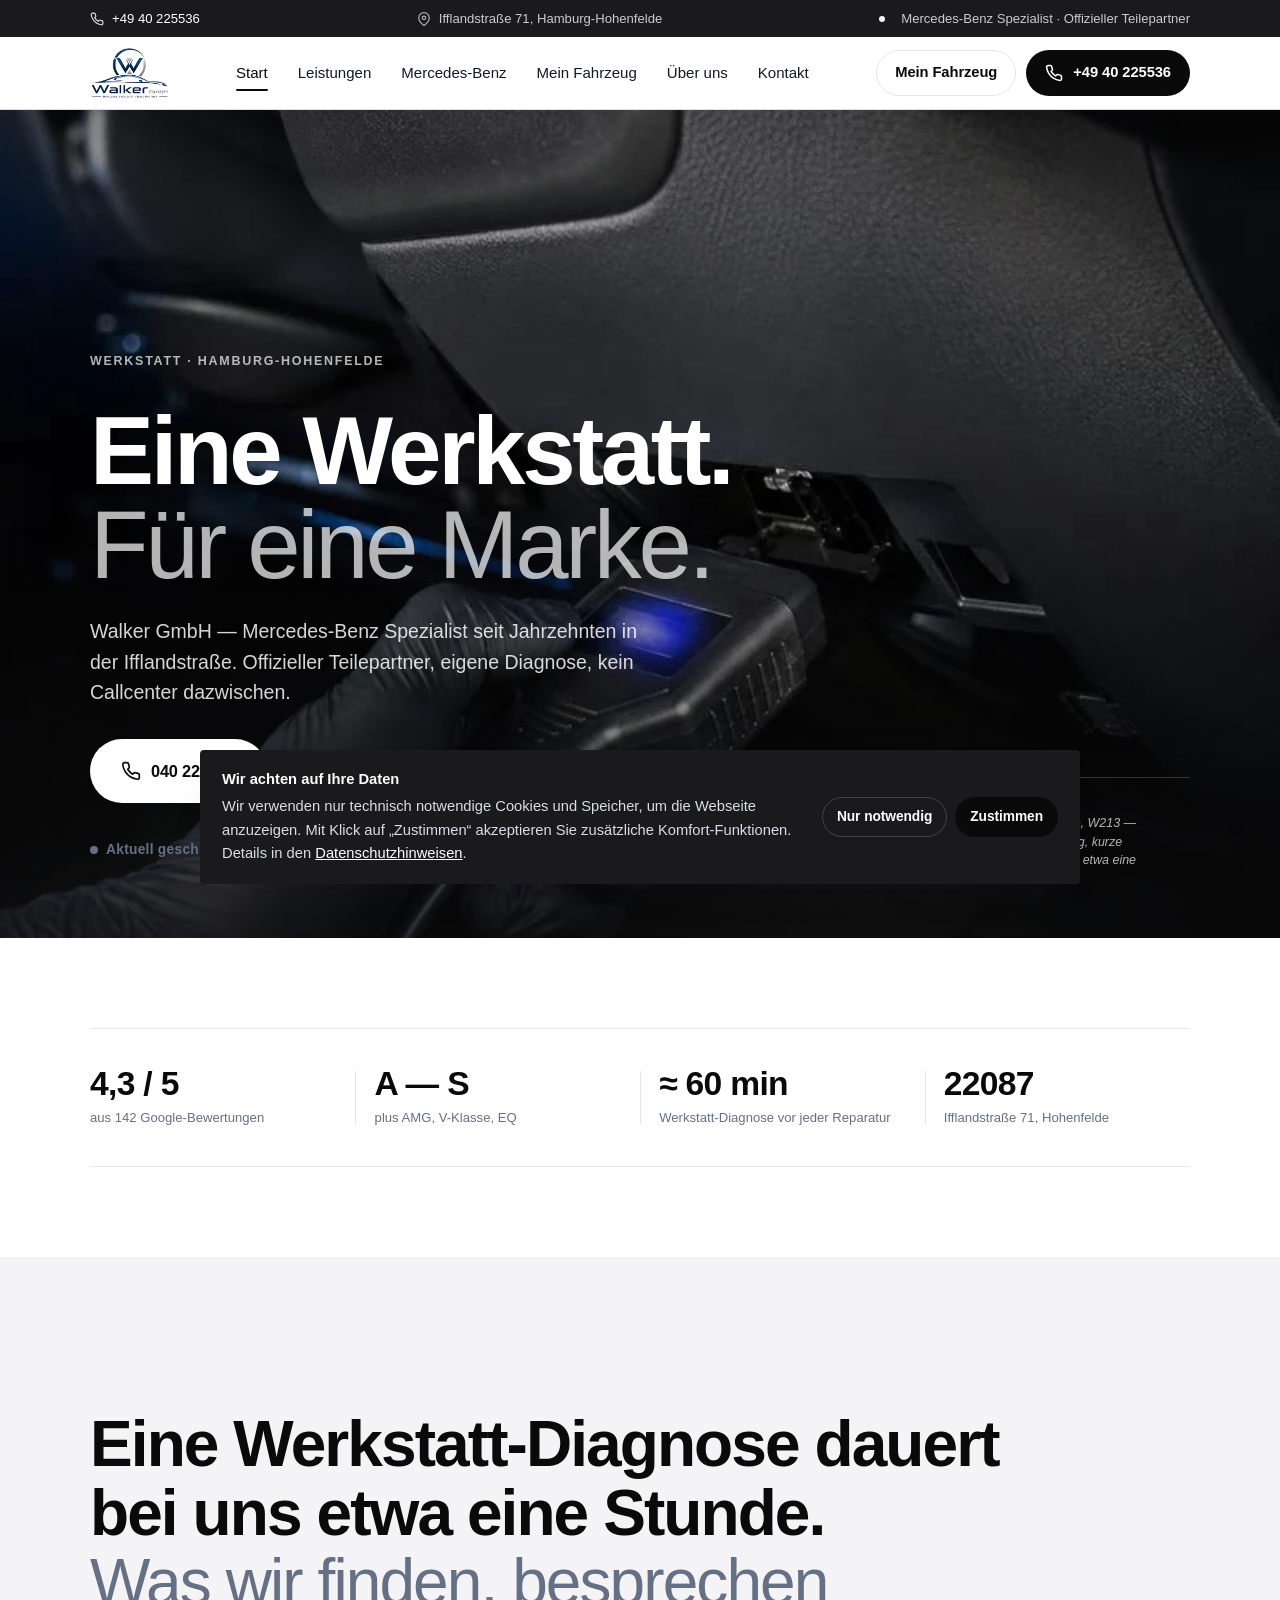
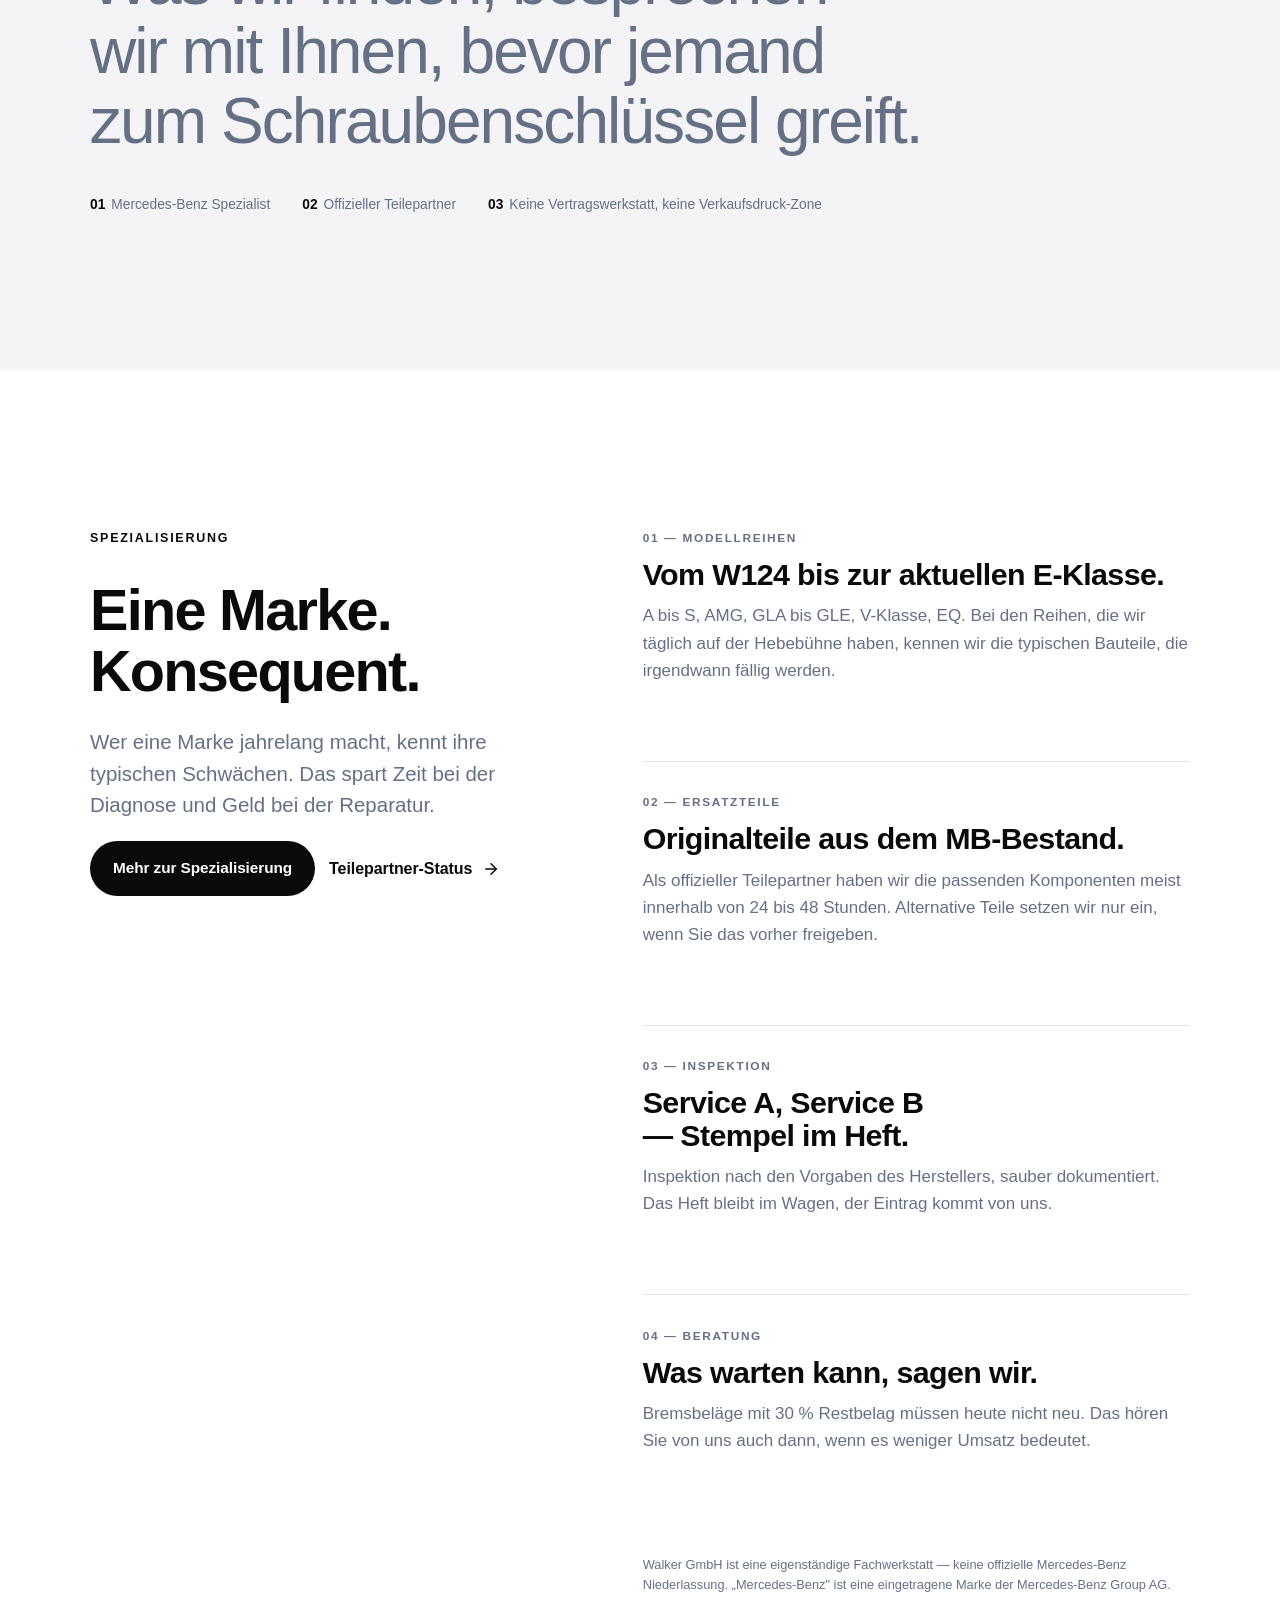
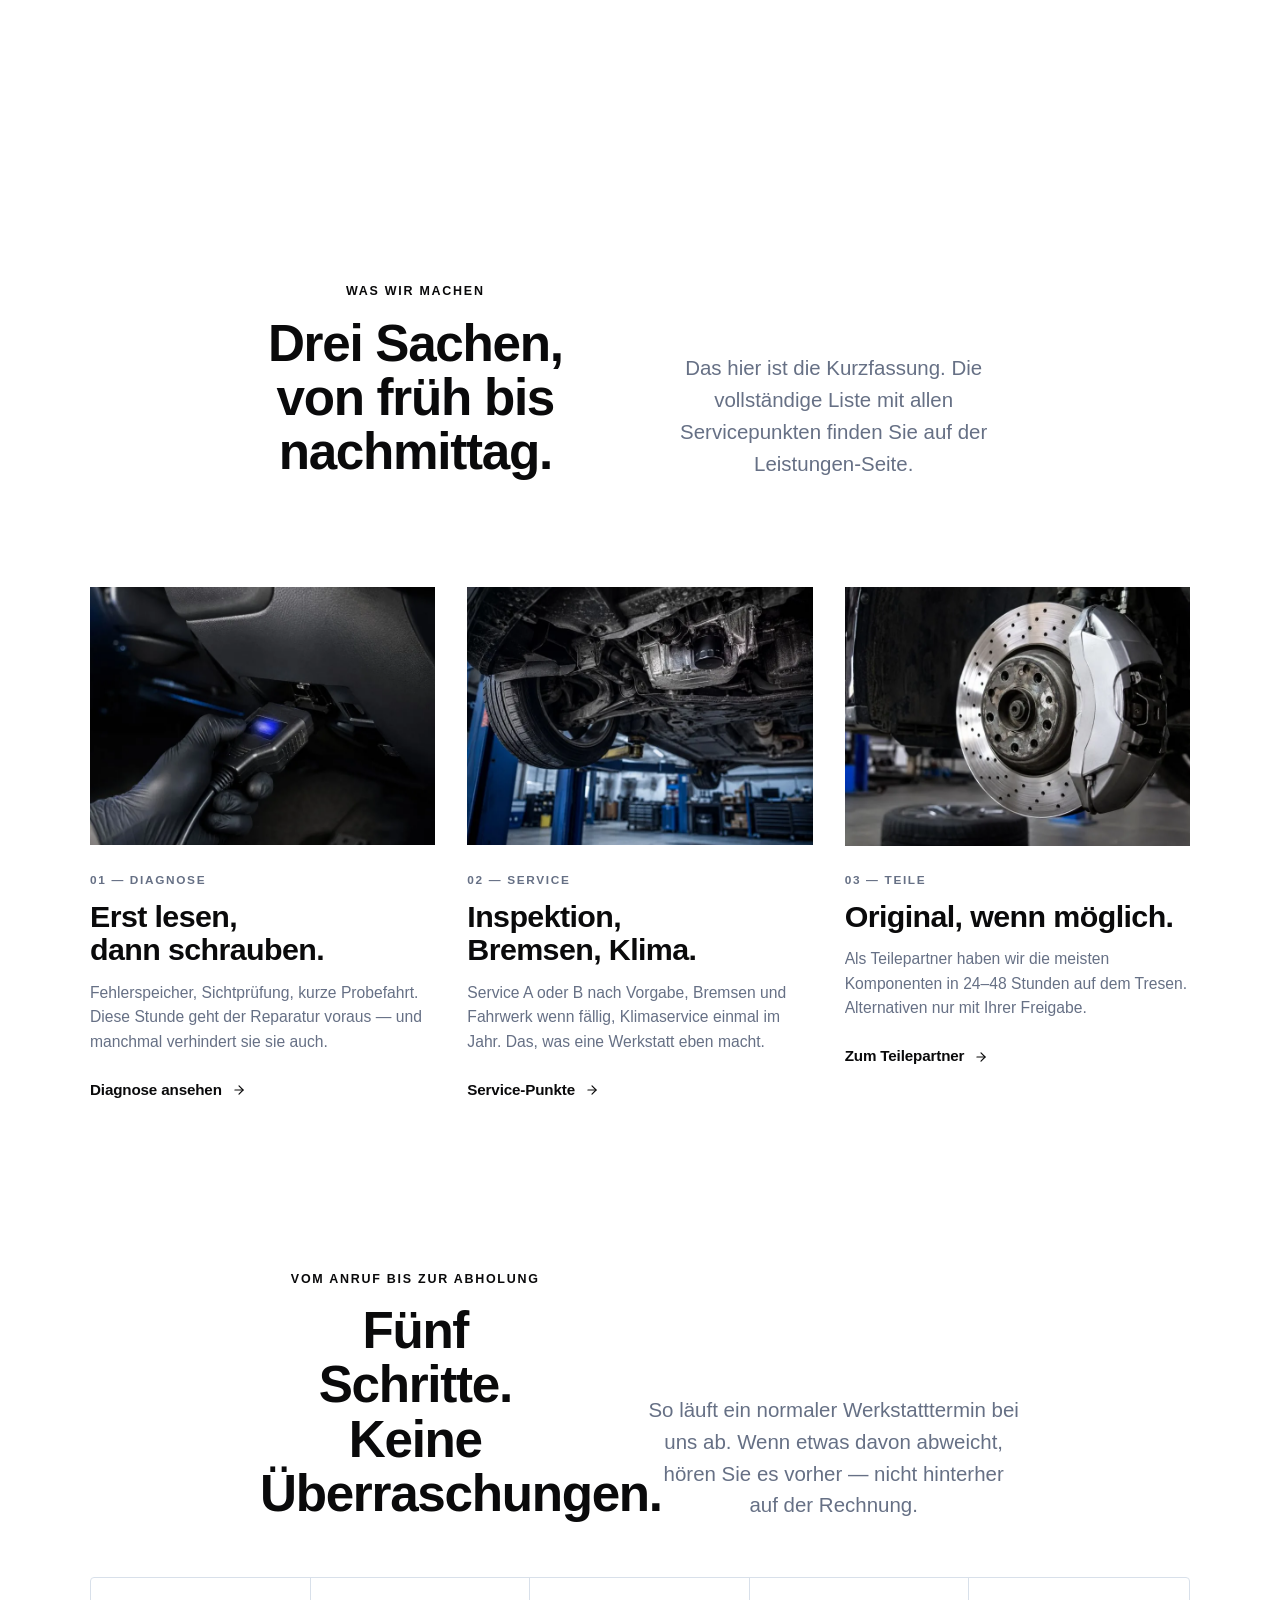
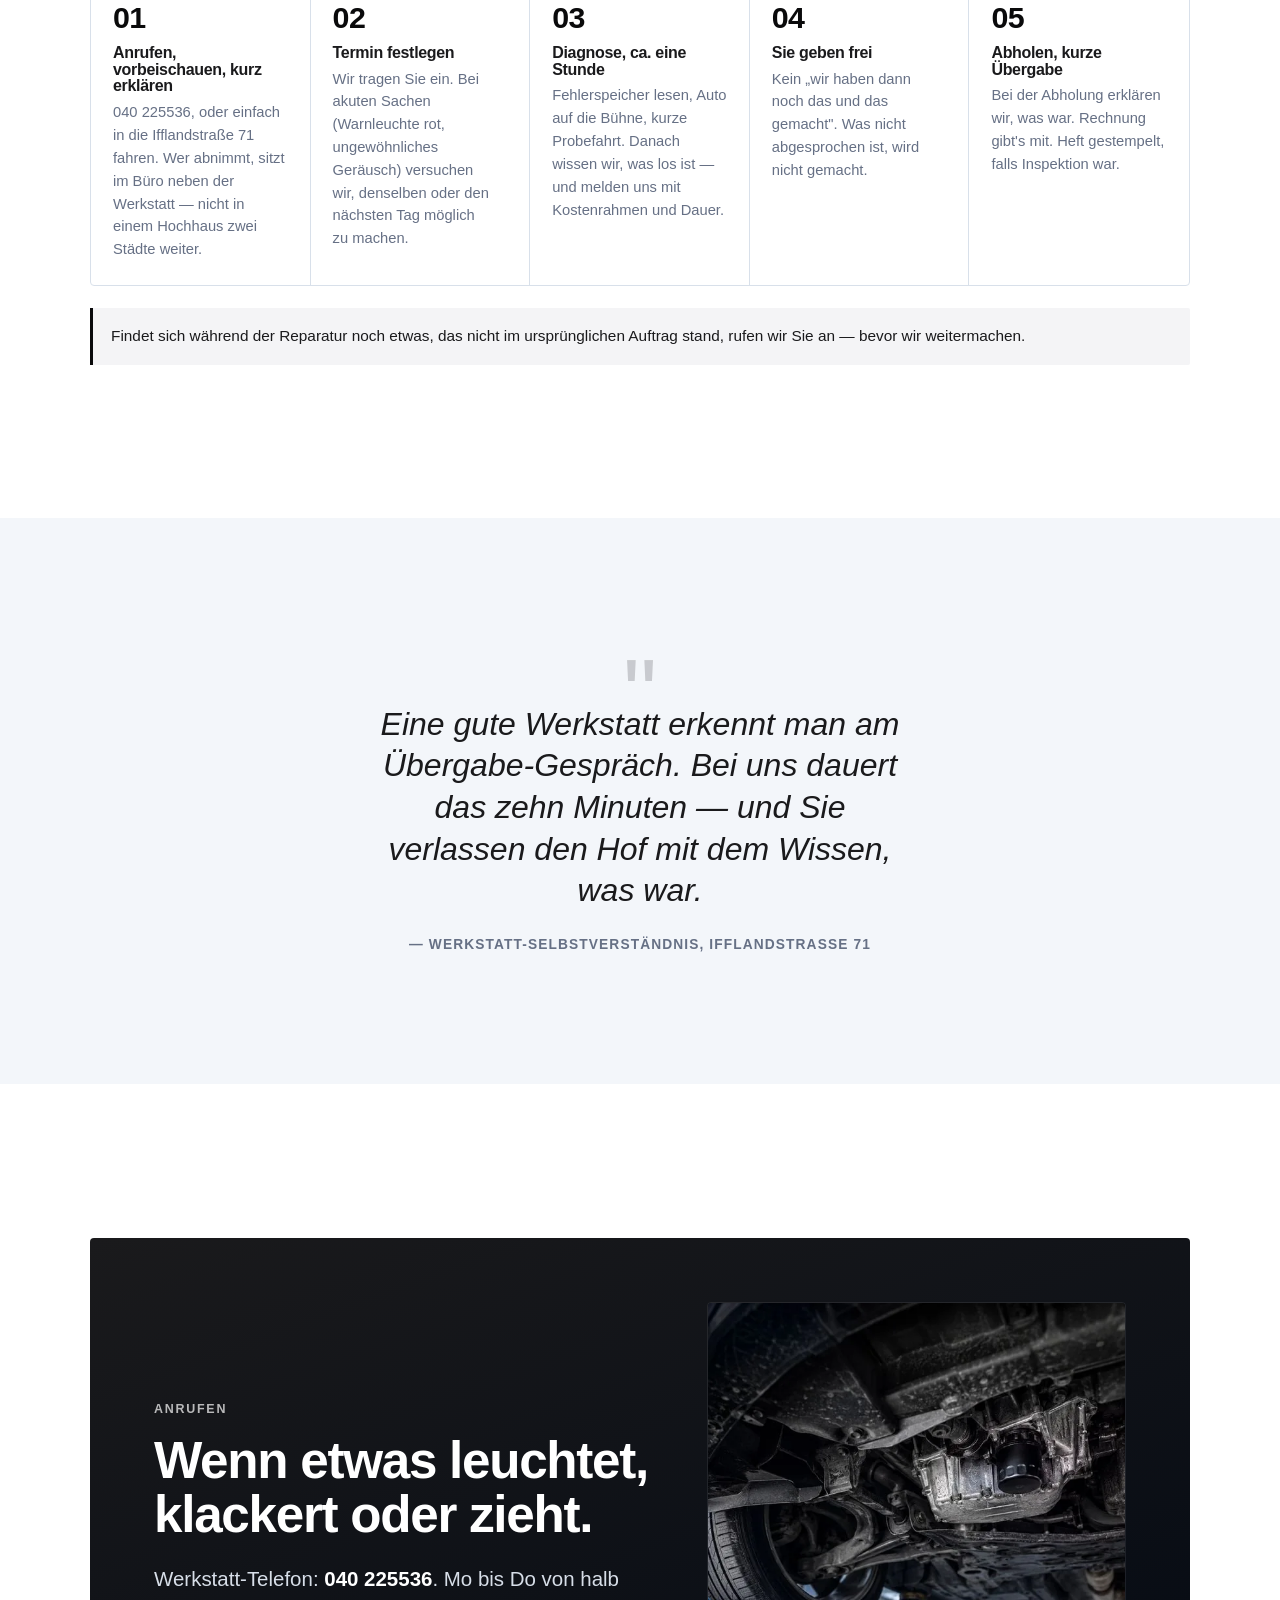
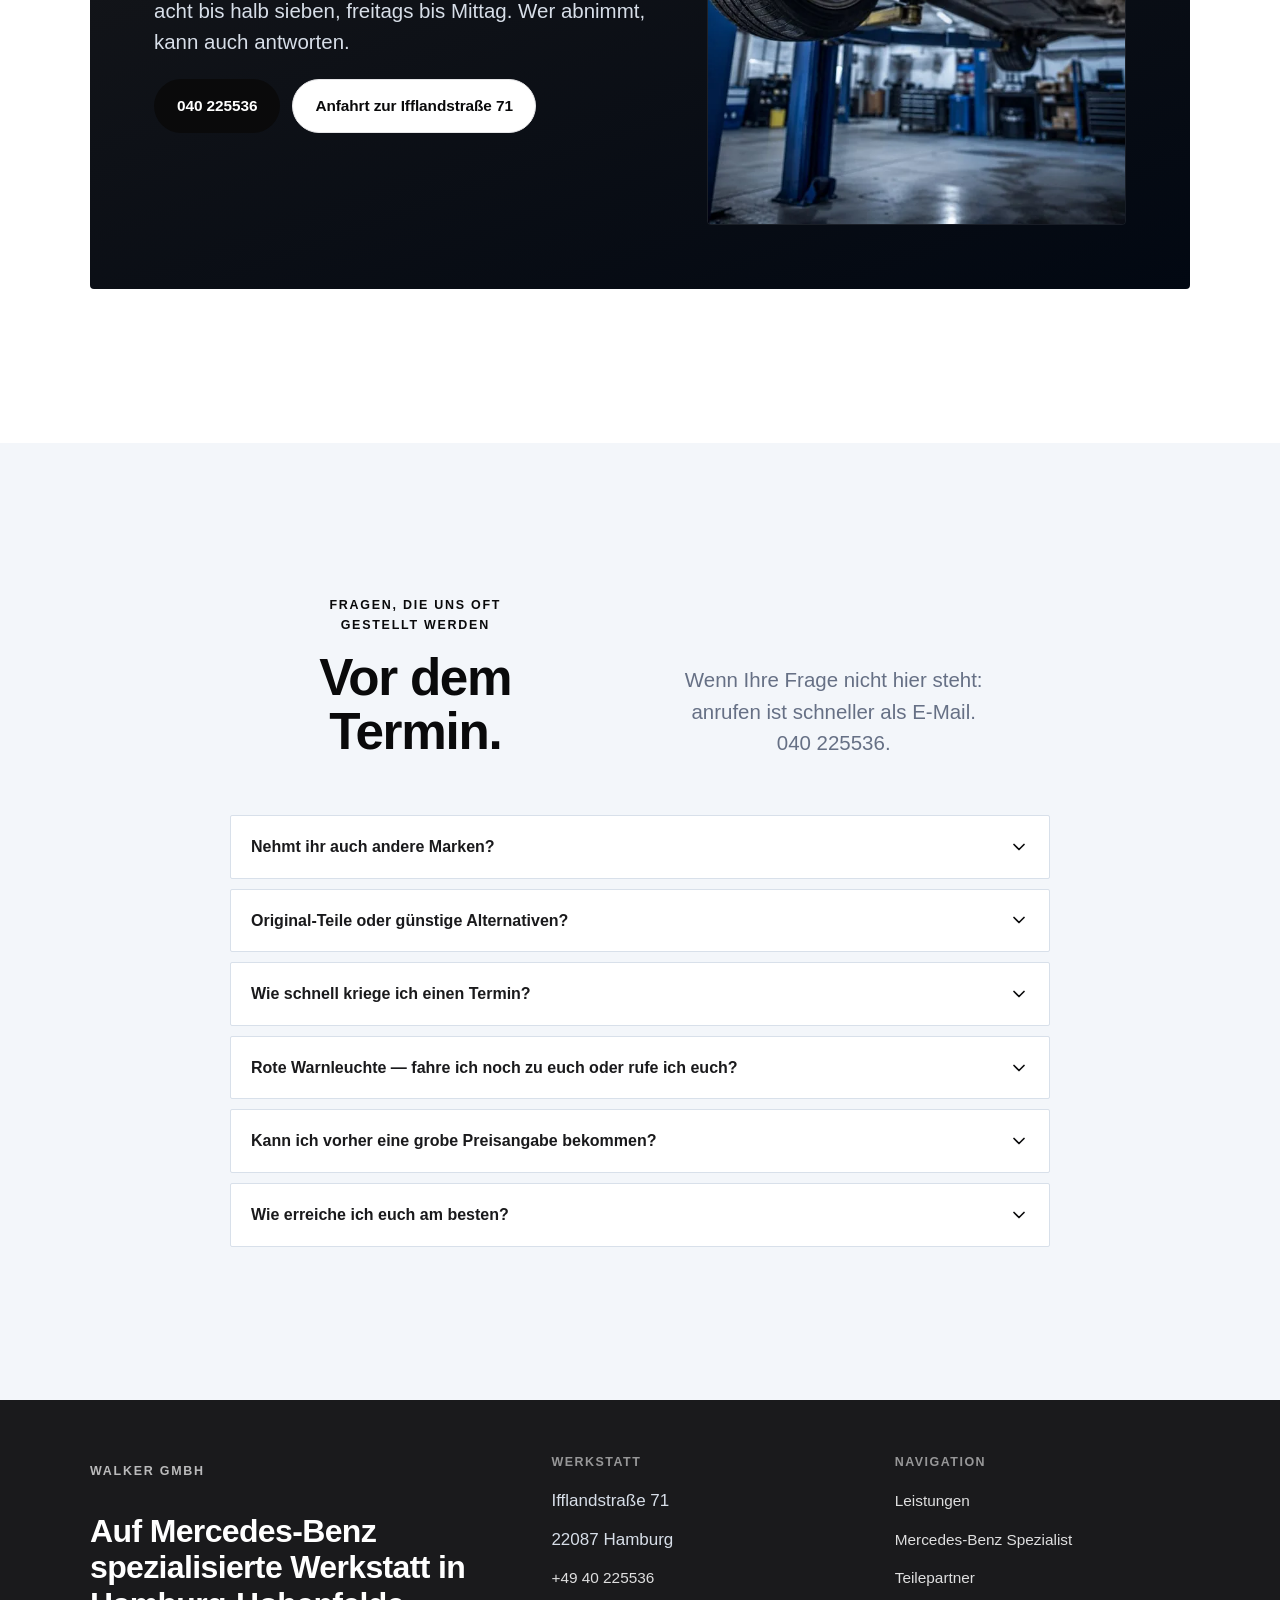
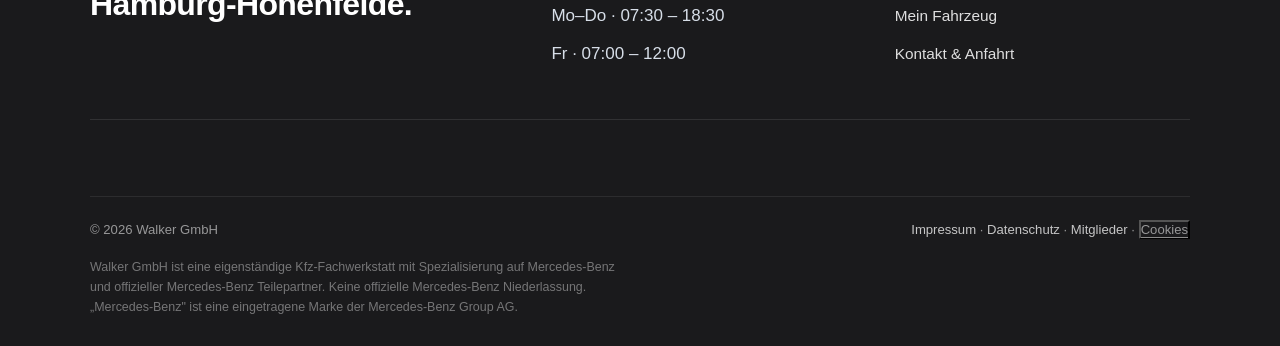
==== commit f37c0983: "Bilder-Live-Binding: data-img-slot Marker auf öffentlichen Seiten Markup-Änderungen (Python-Script):" ====
--- a/index.html
+++ b/index.html
@@ -130,7 +130,7 @@
 <header class="header">
   <div class="container header__row">
     <a class="brand" data-nav href="index.html" aria-label="Walker GmbH – Startseite">
-      <img class="brand__logo" src="logo.png" alt="Walker GmbH – Mercedes-Benz Spezialist" width="180" height="80">
+      <img class="brand__logo" data-img-slot="logo" src="logo.png" alt="Walker GmbH – Mercedes-Benz Spezialist" width="180" height="80">
     </a>
     <nav class="nav" aria-label="Hauptnavigation">
       <a class="nav__link" data-nav href="index.html">Start</a>
@@ -152,7 +152,7 @@
 
 <aside class="drawer" id="drawer" aria-hidden="true" data-drawer aria-label="Menü">
   <div class="drawer__head">
-    <img class="drawer__logo" src="logo.png" alt="Walker GmbH" width="180" height="80">
+    <img class="drawer__logo" data-img-slot="logo" src="logo.png" alt="Walker GmbH" width="180" height="80">
     <button class="drawer__close" type="button" aria-label="Menü schließen" data-drawer-close>
       <svg width="22" height="22" viewBox="0 0 24 24" fill="none" stroke="currentColor" stroke-width="2" stroke-linecap="round" stroke-linejoin="round" aria-hidden="true"><path d="M18 6 6 18"/><path d="m6 6 12 12"/></svg>
     </button>
@@ -182,7 +182,7 @@
   <!-- ===== HERO ===== -->
   <section class="hero" data-hero>
     <div class="hero__visual">
-      <picture><source media="(max-width: 700px)" srcset="foto-diagnose-sm.webp" type="image/webp"><source srcset="foto-diagnose.webp" type="image/webp"><img src="foto-diagnose.jpg" alt="Werkstattszene: Diagnosegerät an einer Mercedes-Benz E-Klasse" loading="eager" fetchpriority="high" decoding="async" width="2400" height="1600"></picture>
+      <picture><source media="(max-width: 700px)" srcset="foto-diagnose-sm.webp" type="image/webp"><source srcset="foto-diagnose.webp" type="image/webp"><img data-img-slot="hero" src="foto-diagnose.jpg" alt="Werkstattszene: Diagnosegerät an einer Mercedes-Benz E-Klasse" loading="eager" fetchpriority="high" decoding="async" width="2400" height="1600"></picture>
     </div>
     <div class="hero__inner">
       <div class="hero__copy">
@@ -306,7 +306,7 @@
     </div>
     <div class="hero-services">
       <a class="hs-card" href="leistungen.html#diagnose">
-        <div class="hs-card__media"><picture><source media="(max-width: 700px)" srcset="foto-diagnose-sm.webp" type="image/webp"><source srcset="foto-diagnose.webp" type="image/webp"><img src="foto-diagnose.jpg" alt="Werkstattdiagnose an einer Mercedes-Benz E-Klasse" loading="lazy" width="1200" height="900"></picture></div>
+        <div class="hs-card__media"><picture><source media="(max-width: 700px)" srcset="foto-diagnose-sm.webp" type="image/webp"><source srcset="foto-diagnose.webp" type="image/webp"><img data-img-slot="diagnose" src="foto-diagnose.jpg" alt="Werkstattdiagnose an einer Mercedes-Benz E-Klasse" loading="lazy" width="1200" height="900"></picture></div>
         <div class="hs-card__body">
           <span class="hs-card__num">01 — Diagnose</span>
           <h3 class="hs-card__title">Erst lesen, dann schrauben.</h3>
@@ -315,7 +315,7 @@
         </div>
       </a>
       <a class="hs-card" href="leistungen.html#wartung">
-        <div class="hs-card__media"><picture><source media="(max-width: 700px)" srcset="foto-wartung-sm.webp" type="image/webp"><source srcset="foto-wartung.webp" type="image/webp"><img src="foto-wartung.jpg" alt="Inspektion auf der Hebebühne, Mercedes-Benz" loading="lazy" width="1200" height="900"></picture></div>
+        <div class="hs-card__media"><picture><source media="(max-width: 700px)" srcset="foto-wartung-sm.webp" type="image/webp"><source srcset="foto-wartung.webp" type="image/webp"><img data-img-slot="wartung" src="foto-wartung.jpg" alt="Inspektion auf der Hebebühne, Mercedes-Benz" loading="lazy" width="1200" height="900"></picture></div>
         <div class="hs-card__body">
           <span class="hs-card__num">02 — Service</span>
           <h3 class="hs-card__title">Inspektion, Bremsen, Klima.</h3>
@@ -324,7 +324,7 @@
         </div>
       </a>
       <a class="hs-card" href="teilepartner.html">
-        <div class="hs-card__media"><picture><source media="(max-width: 700px)" srcset="foto-bremsen-sm.webp" type="image/webp"><source srcset="foto-bremsen.webp" type="image/webp"><img src="foto-bremsen.jpg" alt="Mercedes-Benz Bremssattel und -scheibe nach Wechsel" loading="lazy" width="1200" height="900"></picture></div>
+        <div class="hs-card__media"><picture><source media="(max-width: 700px)" srcset="foto-bremsen-sm.webp" type="image/webp"><source srcset="foto-bremsen.webp" type="image/webp"><img data-img-slot="bremsen" src="foto-bremsen.jpg" alt="Mercedes-Benz Bremssattel und -scheibe nach Wechsel" loading="lazy" width="1200" height="900"></picture></div>
         <div class="hs-card__body">
           <span class="hs-card__num">03 — Teile</span>
           <h3 class="hs-card__title">Original, wenn möglich.</h3>
@@ -383,7 +383,7 @@
           </div>
         </div>
         <div class="mb-section__visual">
-          <picture><source media="(max-width: 700px)" srcset="foto-wartung-sm.webp" type="image/webp"><source srcset="foto-wartung.webp" type="image/webp"><img src="foto-wartung.jpg" alt="Mercedes-Benz auf der Hebebühne in der Werkstatt" loading="lazy" width="800" height="1000"></picture>
+          <picture><source media="(max-width: 700px)" srcset="foto-wartung-sm.webp" type="image/webp"><source srcset="foto-wartung.webp" type="image/webp"><img data-img-slot="wartung" src="foto-wartung.jpg" alt="Mercedes-Benz auf der Hebebühne in der Werkstatt" loading="lazy" width="800" height="1000"></picture>
         </div>
       </div>
     </div>
--- a/styles.css
+++ b/styles.css
@@ -52,6 +52,10 @@
 /* ---------- Reset ---------- */
 *, *::before, *::after { box-sizing: border-box; }
 html { -webkit-text-size-adjust: 100%; scroll-behavior: smooth; }
+/* Sticky-Header berücksichtigt — Anchor-Links springen nicht hinter den Header */
+:target { scroll-margin-top: calc(var(--header-h) + 24px); }
+section[id], article[id], h2[id], h3[id] { scroll-margin-top: calc(var(--header-h) + 16px); }
+@media (prefers-reduced-motion: reduce) { html { scroll-behavior: auto; } }
 body {
   margin: 0;
   font-family: var(--font-body);
@@ -696,16 +700,24 @@
   color: var(--anthracite);
   transition: color var(--dur-base) var(--ease-out);
 }
-.nav__link:hover { color: var(--blue); }
-.nav__link.is-active { color: var(--navy); }
-.nav__link.is-active::after {
+.nav__link::after {
   content: "";
   position: absolute;
   left: 14px; right: 14px;
   bottom: 4px;
   height: 2px;
-  background: var(--blue);
+  background: var(--ink);
   border-radius: 1px;
+  transform: scaleX(0);
+  transform-origin: left center;
+  transition: transform 0.28s cubic-bezier(0.16, 1, 0.3, 1);
+}
+.nav__link:hover { color: var(--ink); }
+.nav__link:hover::after { transform: scaleX(1); }
+.nav__link.is-active { color: var(--ink); }
+.nav__link.is-active::after { transform: scaleX(1); }
+@media (prefers-reduced-motion: reduce) {
+  .nav__link::after { transition: none; }
 }
 
 .header__cta { display: inline-flex; align-items: center; gap: 10px; }
@@ -1427,6 +1439,80 @@
   border-color: var(--ink);
   outline: 0;
   box-shadow: 0 0 0 3px rgba(10,10,11,0.08);
+}
+
+/* ---------- Admin: Bilder-Upload (Etappe 4e) ---------- */
+.img-slots {
+  display: grid;
+  grid-template-columns: repeat(auto-fill, minmax(260px, 1fr));
+  gap: 16px;
+  margin-top: 14px;
+}
+.img-slot {
+  border: 1px solid var(--rule);
+  border-radius: var(--radius-sm);
+  padding: 16px;
+  background: var(--white);
+  display: flex;
+  flex-direction: column;
+  gap: 12px;
+}
+.img-slot__head {
+  display: flex;
+  align-items: flex-start;
+  gap: 12px;
+  padding-bottom: 10px;
+  border-bottom: 1px solid var(--rule);
+}
+.img-slot__num {
+  font-weight: 700;
+  font-size: 0.86rem;
+  color: var(--muted);
+  font-feature-settings: 'tnum' 1;
+  min-width: 18px;
+}
+.img-slot__head strong { display: block; font-size: 0.96rem; color: var(--ink); }
+.img-slot__head p { margin: 2px 0 0; font-size: 0.82rem; color: var(--muted); }
+.img-slot__preview {
+  aspect-ratio: 4/3;
+  background:
+    repeating-conic-gradient(var(--bg-soft) 0% 25%, var(--rule) 0% 50%) 50% / 16px 16px;
+  border-radius: var(--radius-sm);
+  overflow: hidden;
+  position: relative;
+  display: flex;
+  align-items: center;
+  justify-content: center;
+}
+.img-slot__preview img {
+  width: 100%;
+  height: 100%;
+  object-fit: contain;
+  background: var(--white);
+}
+.img-slot__preview-placeholder {
+  font-size: 0.84rem;
+  color: var(--muted);
+  font-weight: 500;
+}
+.img-slot__input {
+  display: flex;
+  align-items: center;
+  gap: 10px;
+  padding: 10px 14px;
+  border: 1px dashed var(--rule);
+  border-radius: var(--radius-sm);
+  cursor: pointer;
+  font-size: 0.92rem;
+  color: var(--muted);
+  transition: border-color 0.2s var(--ease-out), background 0.2s var(--ease-out);
+}
+.img-slot__input:hover { border-color: var(--ink); background: var(--bg-soft); color: var(--ink); }
+.img-slot__input input { display: none; }
+.img-slot__meta {
+  font-size: 0.78rem;
+  color: var(--muted);
+  font-feature-settings: 'tnum' 1;
 }
 
 /* ---------- Termin-Anfragen Form ---------- */
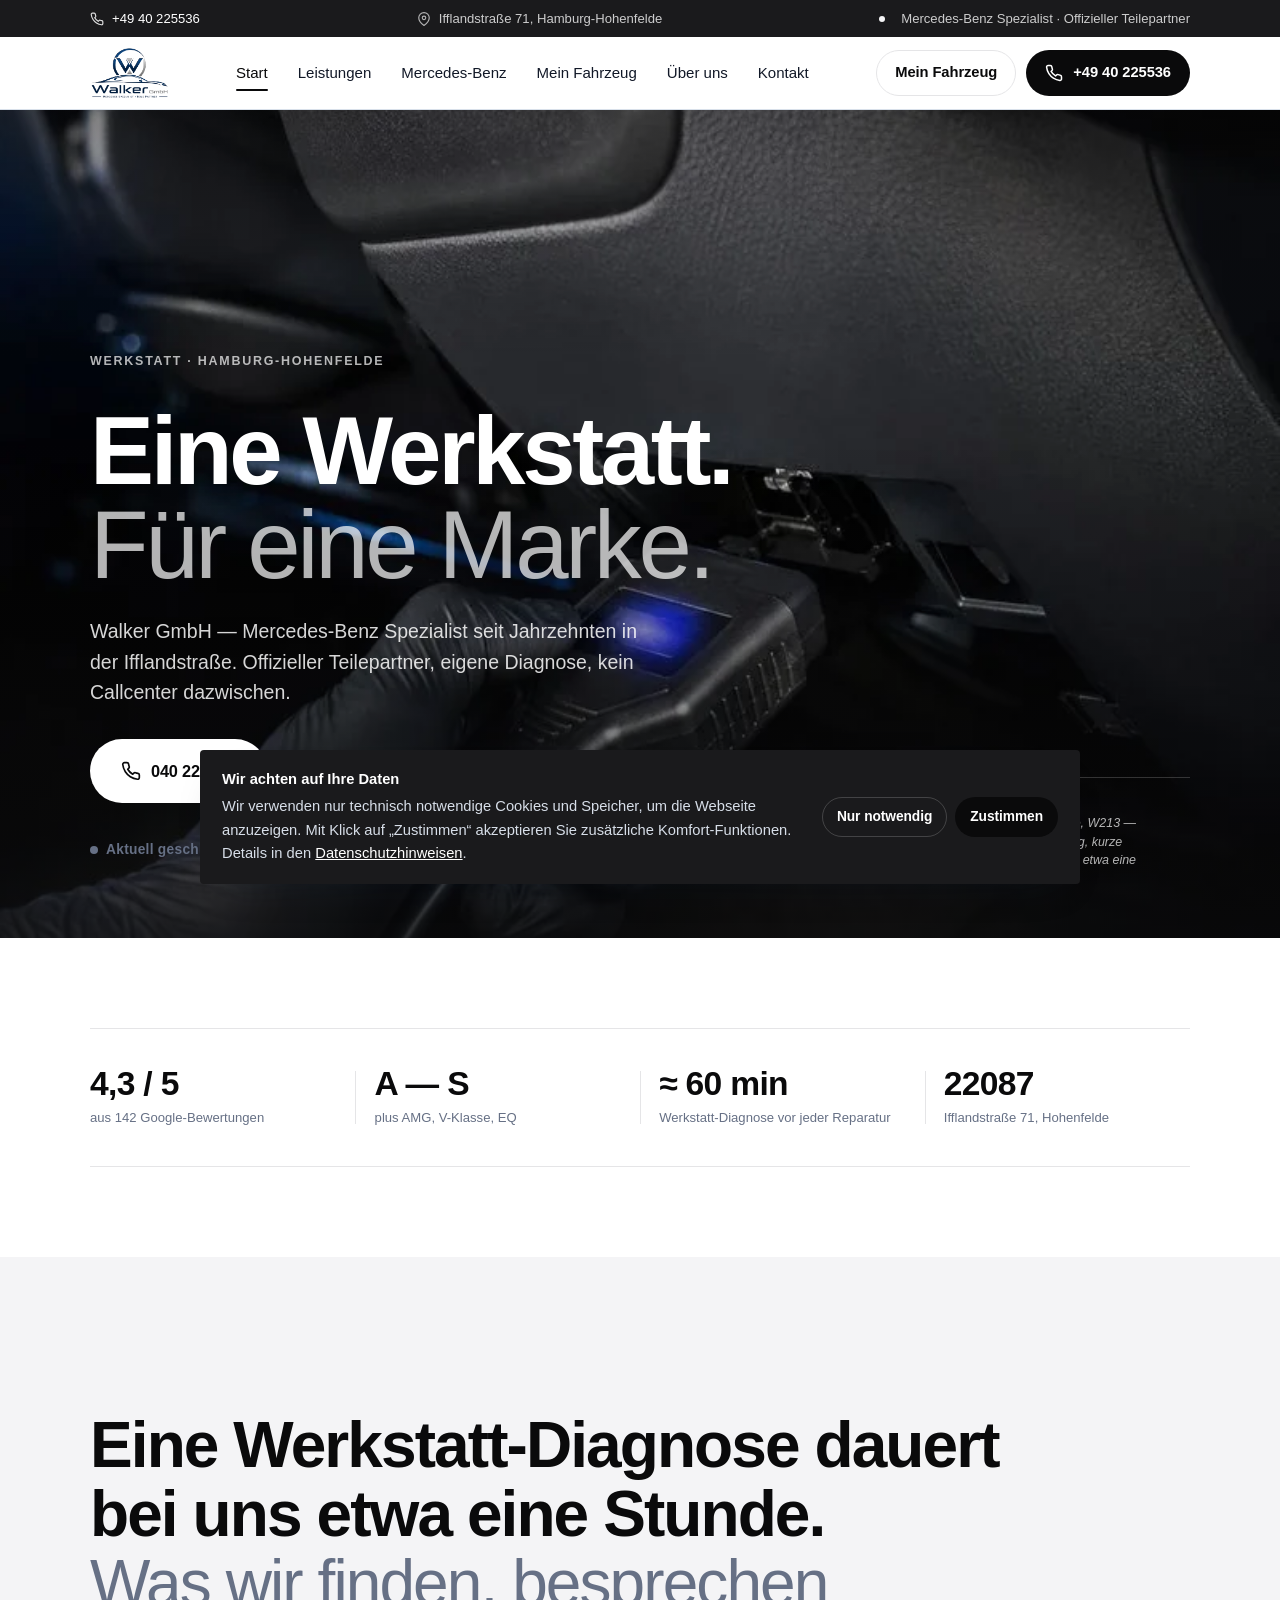
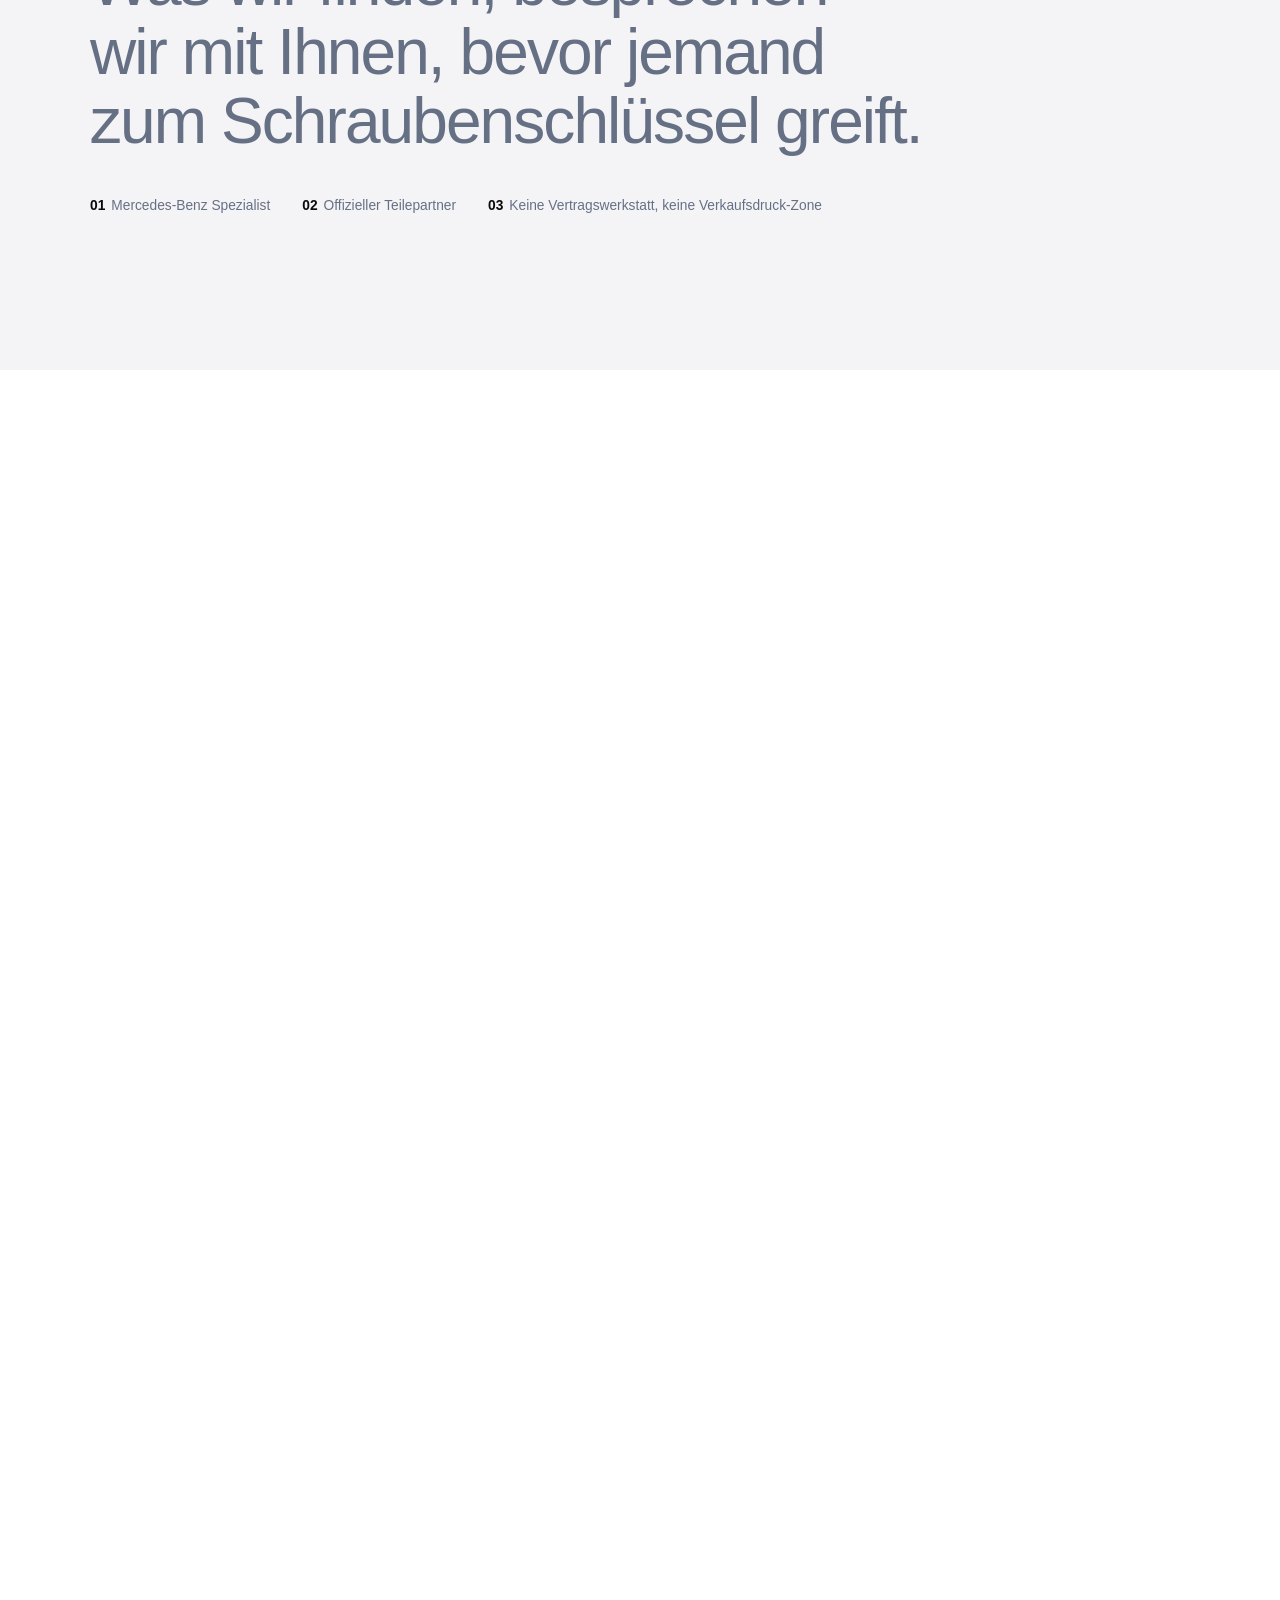
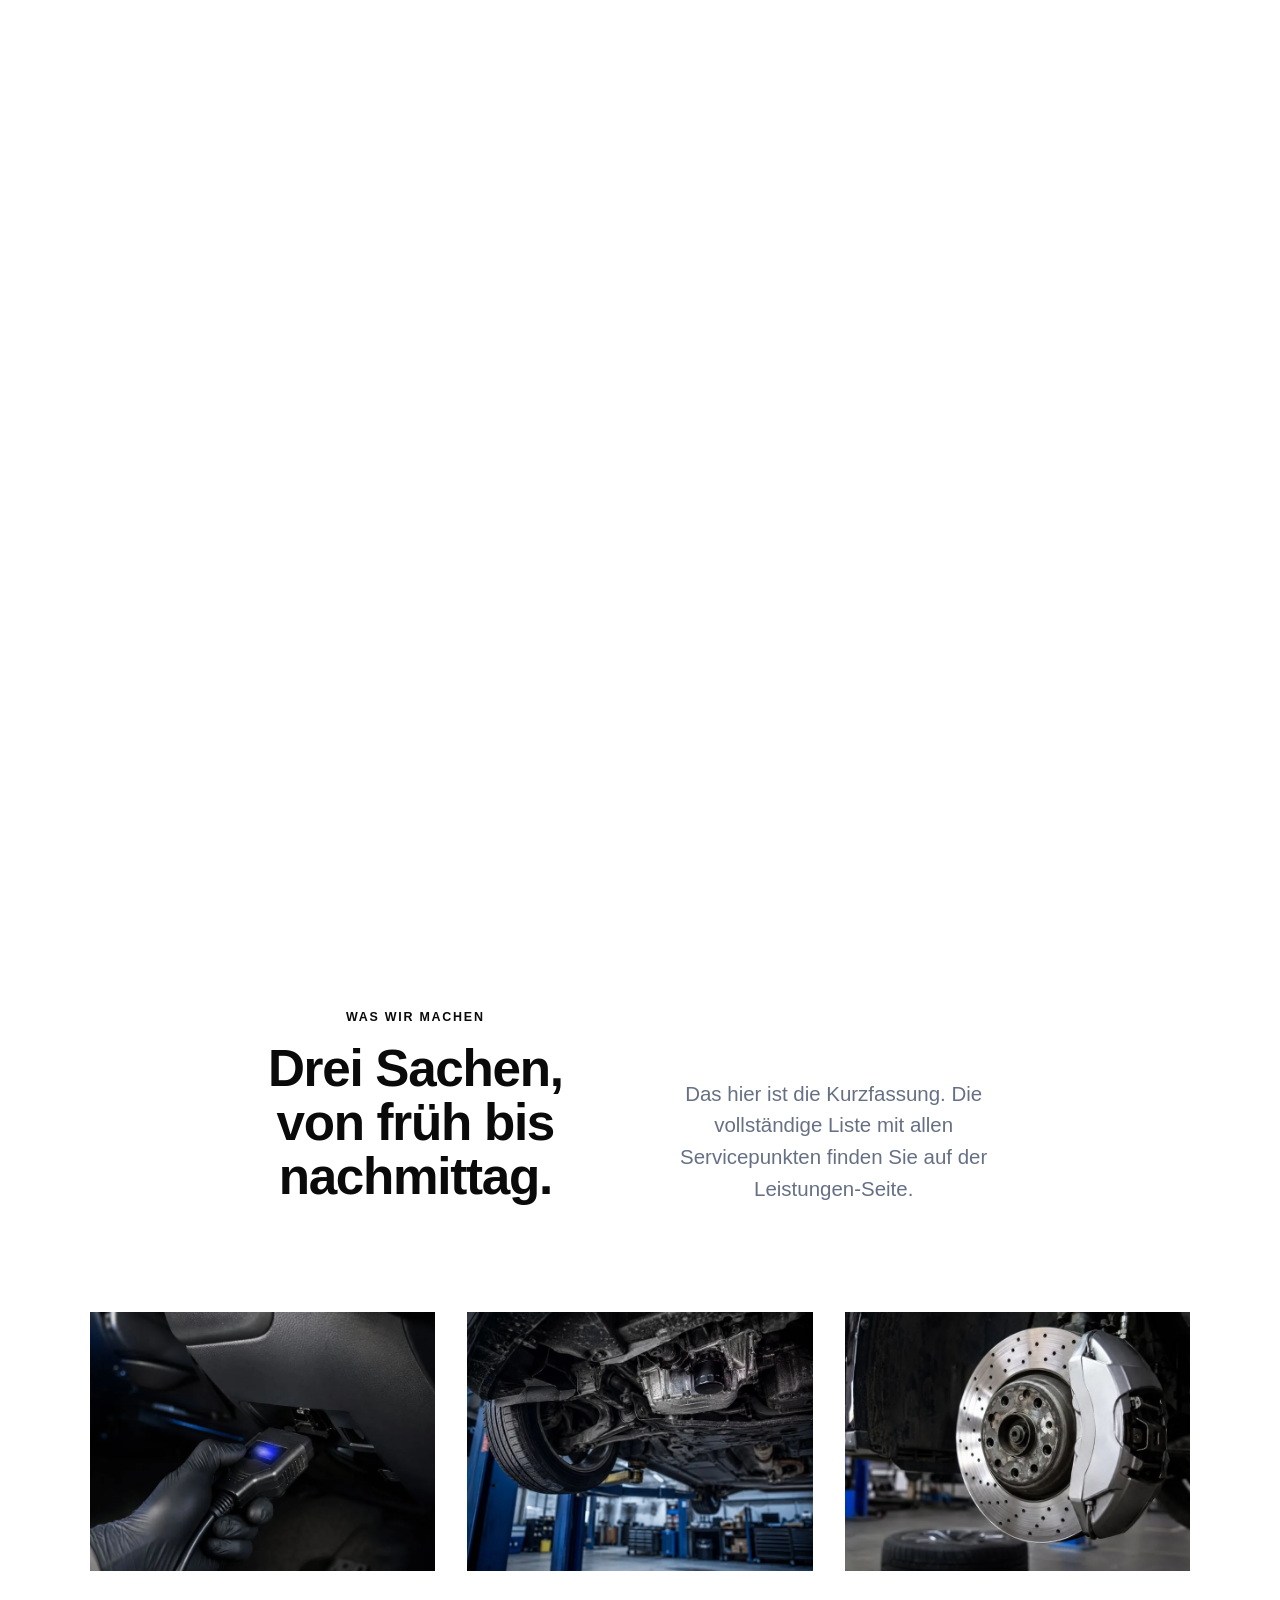
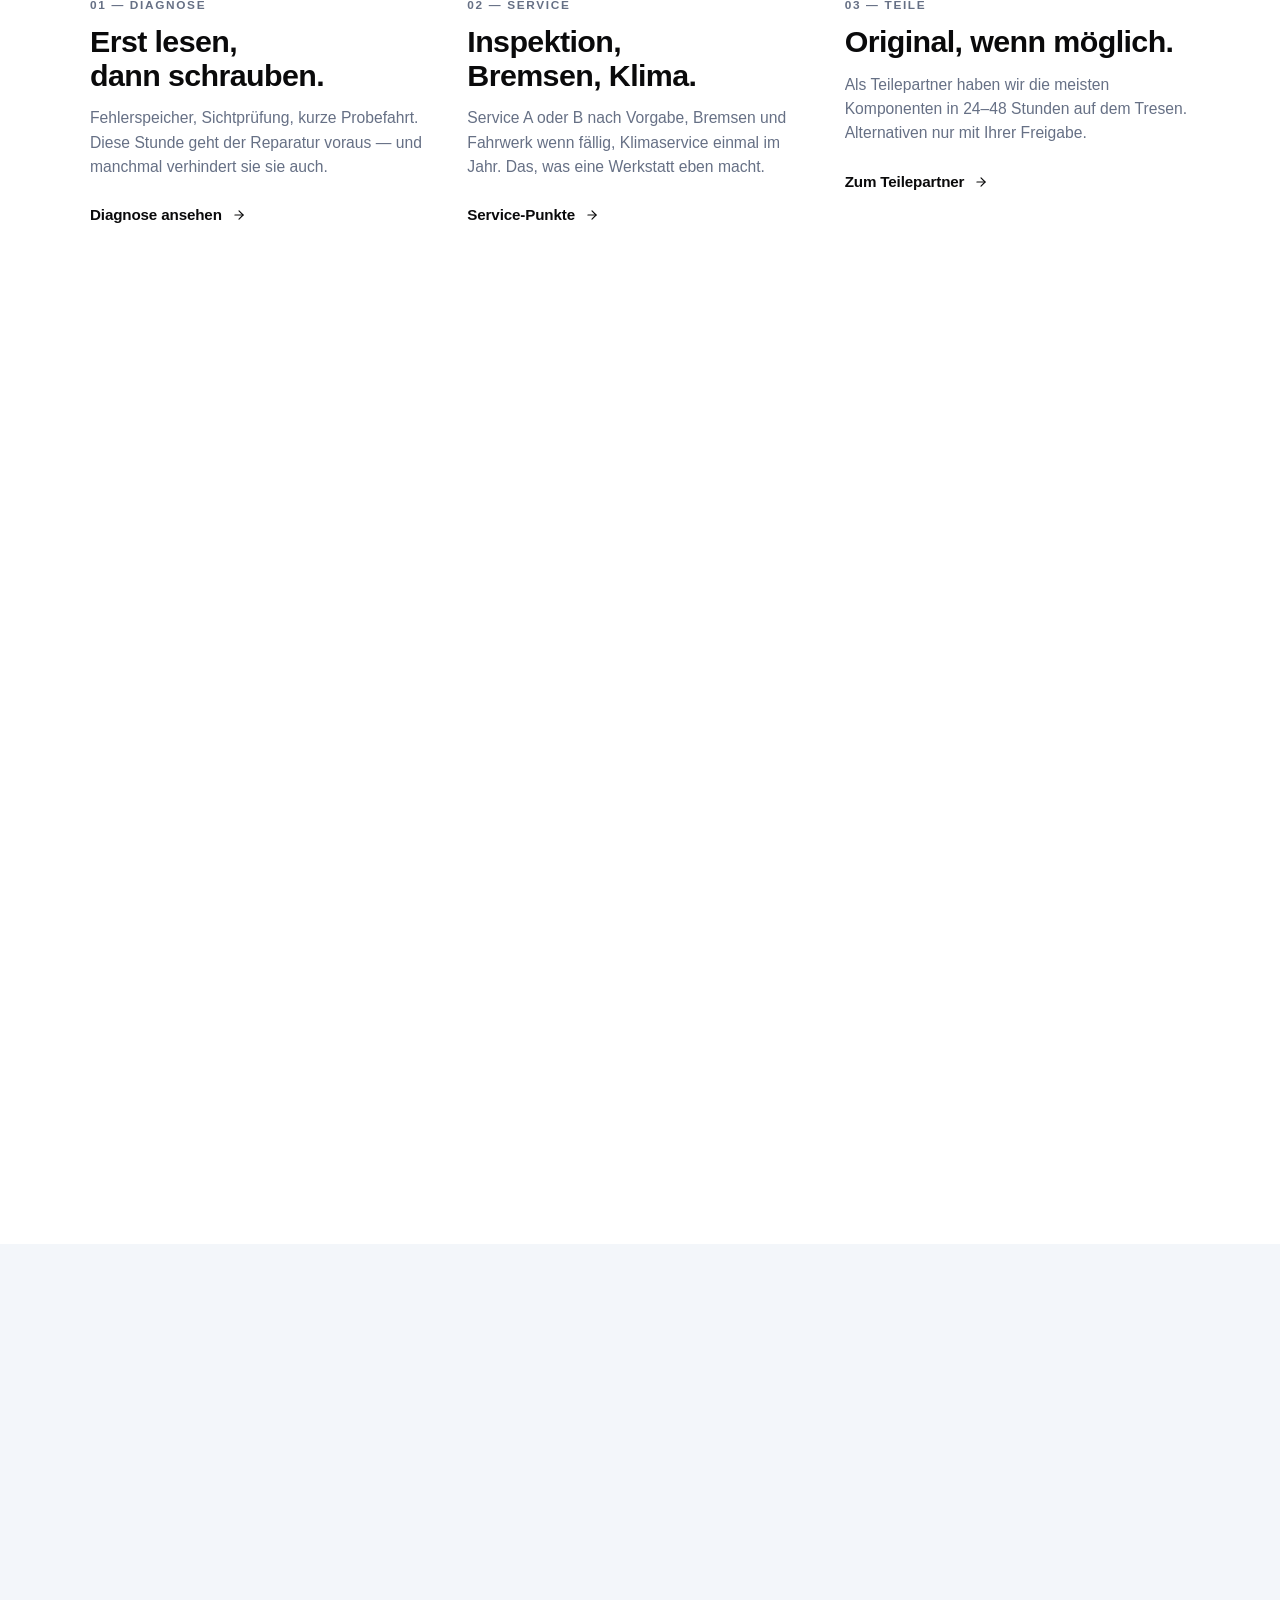
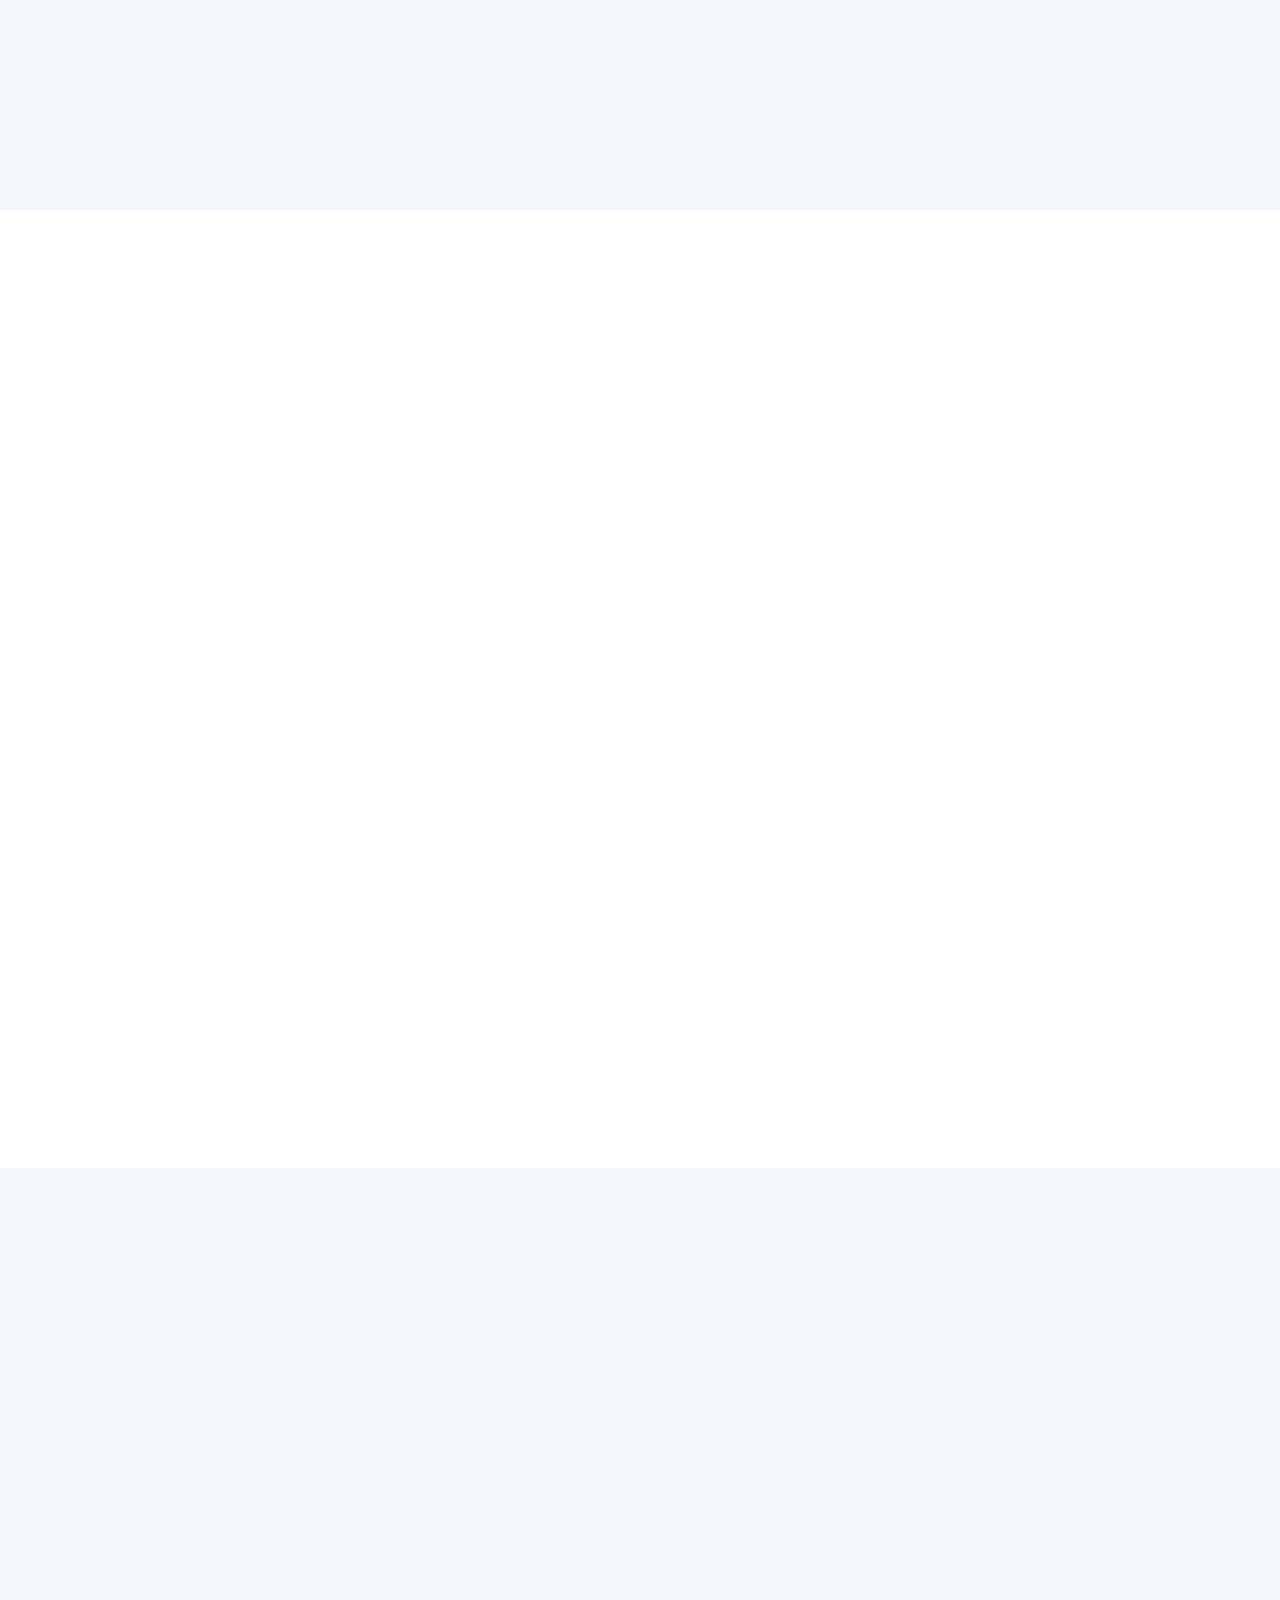
==== commit 58e0141a: "A11y-Tiefe + Performance-Mikropolituren Drawer Focus-Management: - role="dialog" + aria-modal="true"" ====
--- a/index.html
+++ b/index.html
@@ -41,6 +41,7 @@
 <meta http-equiv="Content-Security-Policy" content="default-src 'self'; img-src 'self' data:; script-src 'self' 'unsafe-inline' https://cdn.jsdelivr.net; style-src 'self' 'unsafe-inline' https://fonts.googleapis.com; font-src 'self' https://fonts.gstatic.com; connect-src 'self' https://*.supabase.co wss://*.supabase.co; frame-src 'none'; object-src 'none'; base-uri 'self'; form-action 'self'">
 <link rel="preconnect" href="https://fonts.googleapis.com">
 <link rel="preconnect" href="https://fonts.gstatic.com" crossorigin>
+<link rel="dns-prefetch" href="https://cdn.jsdelivr.net">
 <link rel="preload" as="image" href="foto-diagnose.webp" type="image/webp" fetchpriority="high">
 <link href="https://fonts.googleapis.com/css2?family=Inter:wght@400;500;600;700;800&family=Inter+Tight:wght@500;600;700;800&display=swap" rel="stylesheet">
 <style>
--- a/styles.css
+++ b/styles.css
@@ -620,6 +620,21 @@
 }
 .section { padding: clamp(80px, 12vw, 168px) 0; }
 .section--tight { padding: clamp(56px, 7vw, 112px) 0; }
+
+/* Performance: Browser darf untere Sektionen erst rendern, wenn sie sichtbar werden.
+   contain-intrinsic-size hält den Scroll-Indikator stabil, kein Jumpiness beim Reveal. */
+.section,
+.section--soft,
+.statement,
+.pinned {
+  content-visibility: auto;
+  contain-intrinsic-size: 0 600px;
+}
+/* Hero und page-hero bleiben sofort gerendert (above-the-fold) */
+.hero,
+.page-hero {
+  content-visibility: visible;
+}
 .section--soft { background: var(--silver); }
 .section--dark {
   background: linear-gradient(160deg, var(--navy) 0%, #020812 100%);
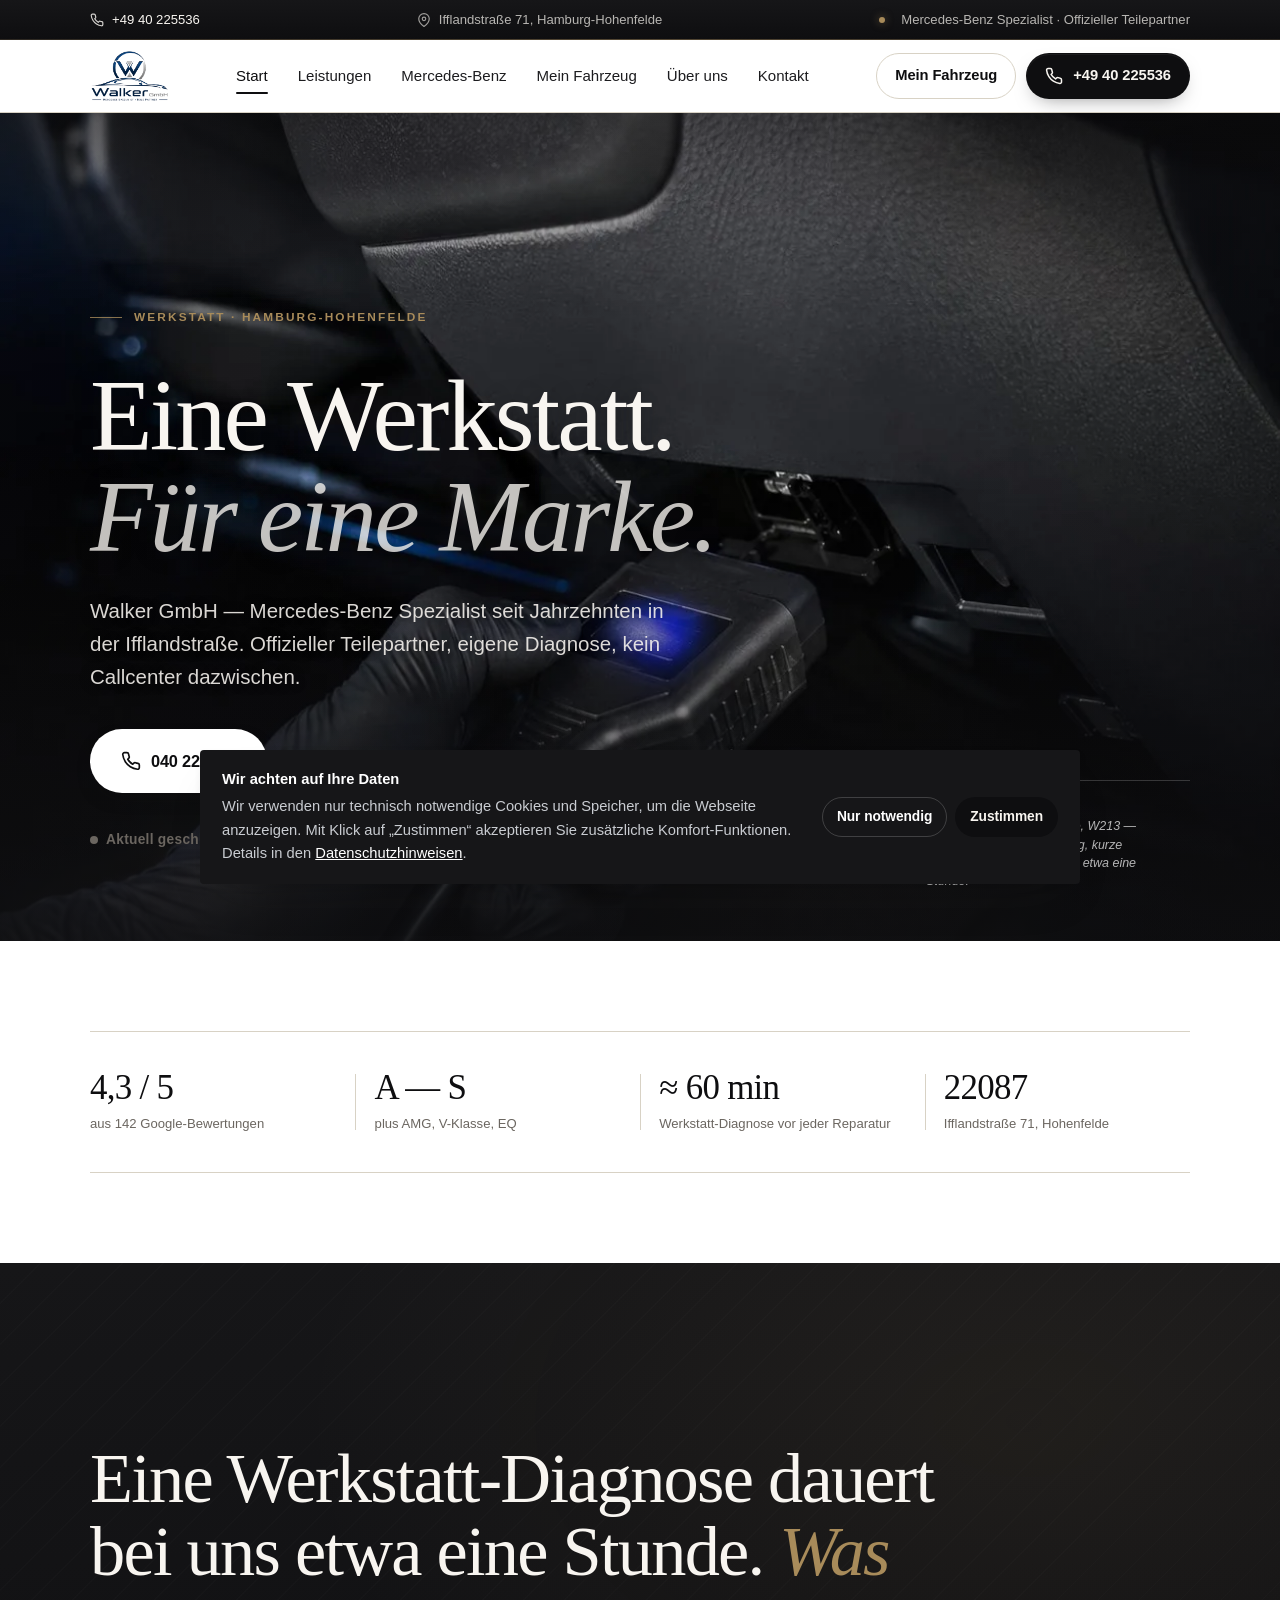
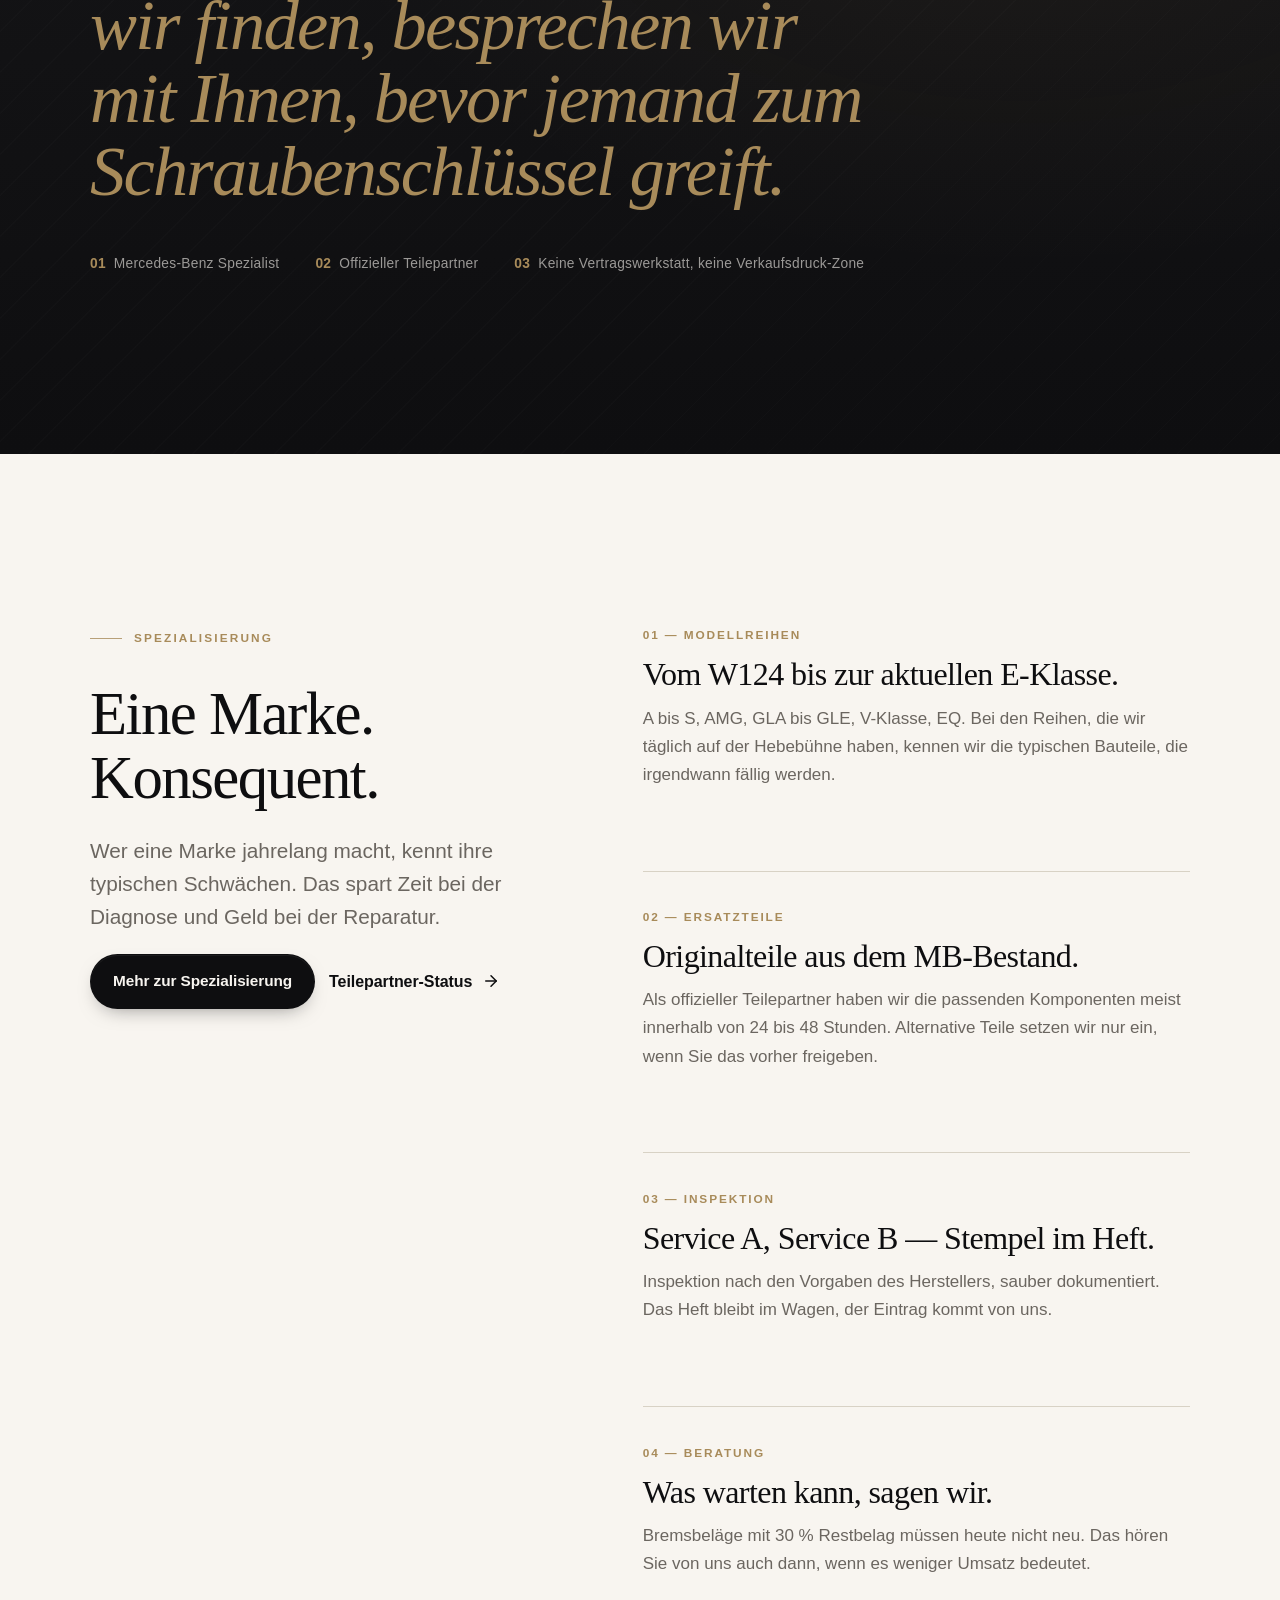
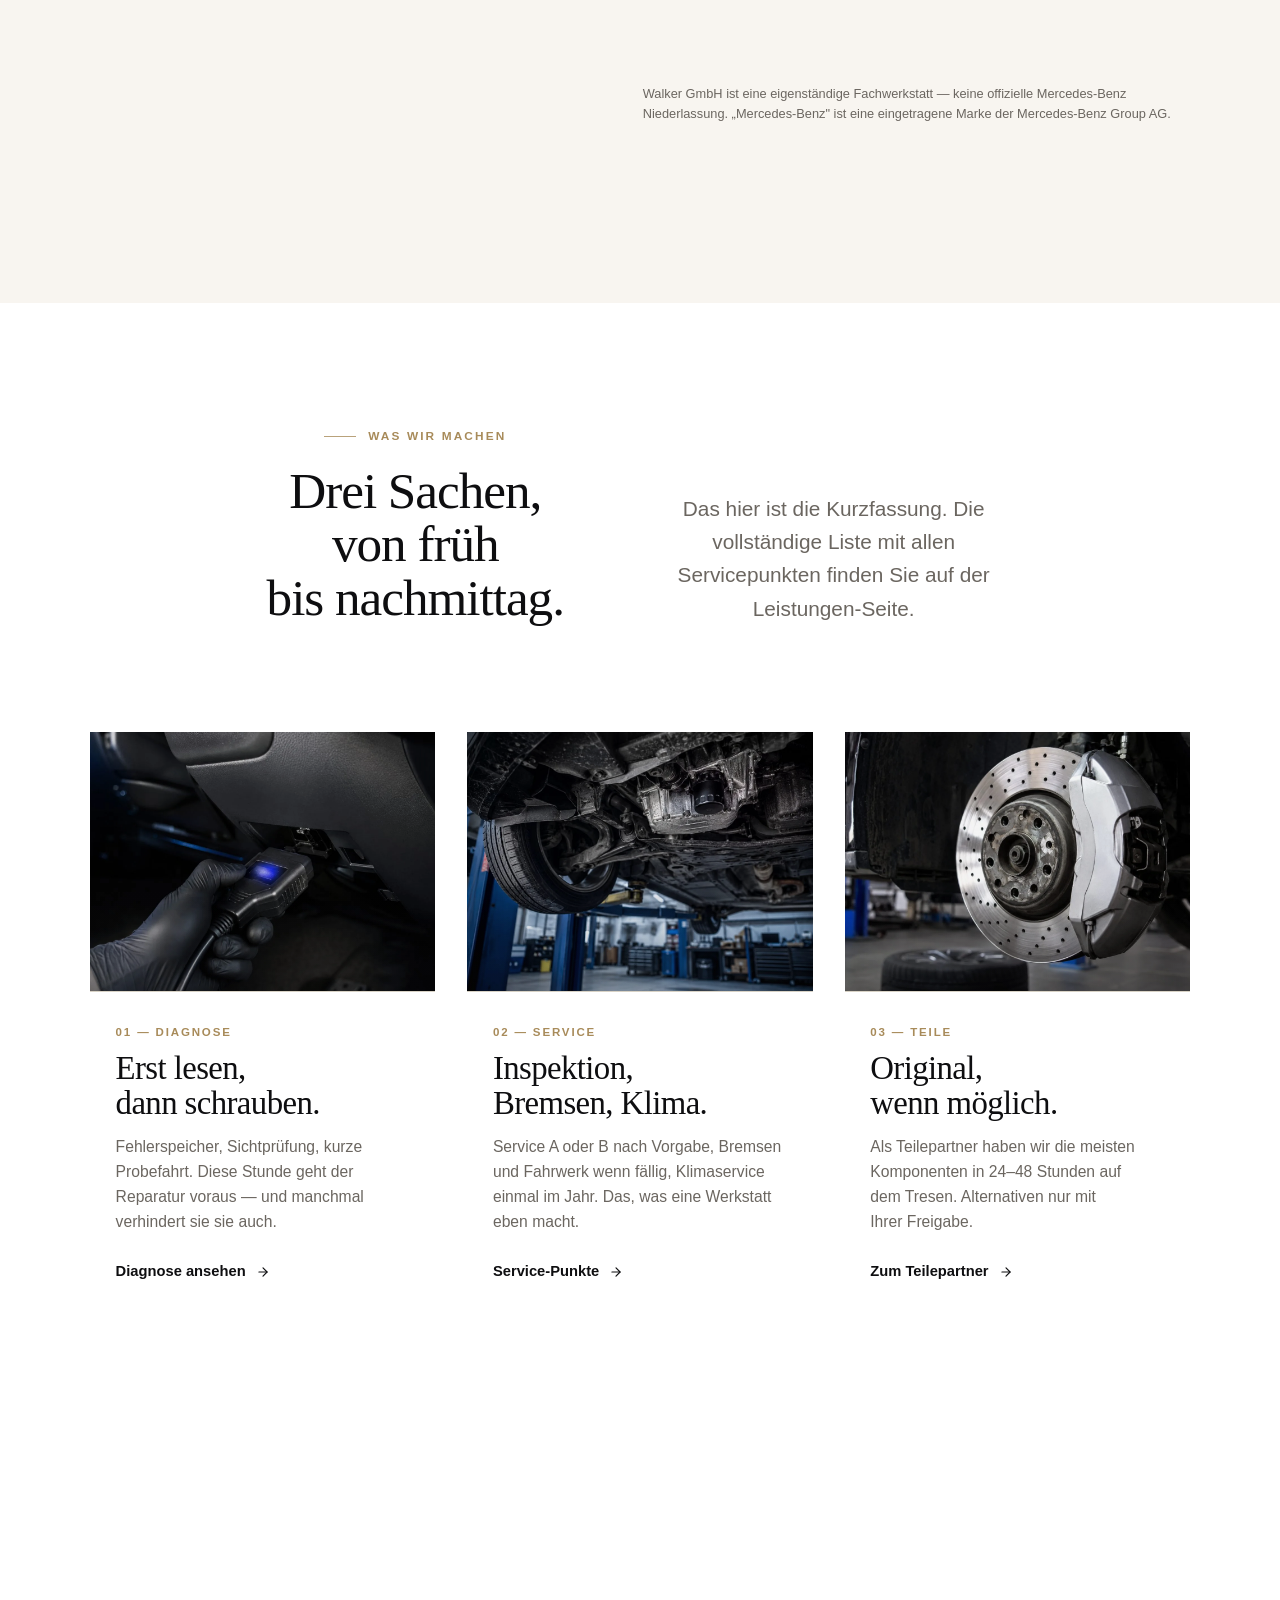
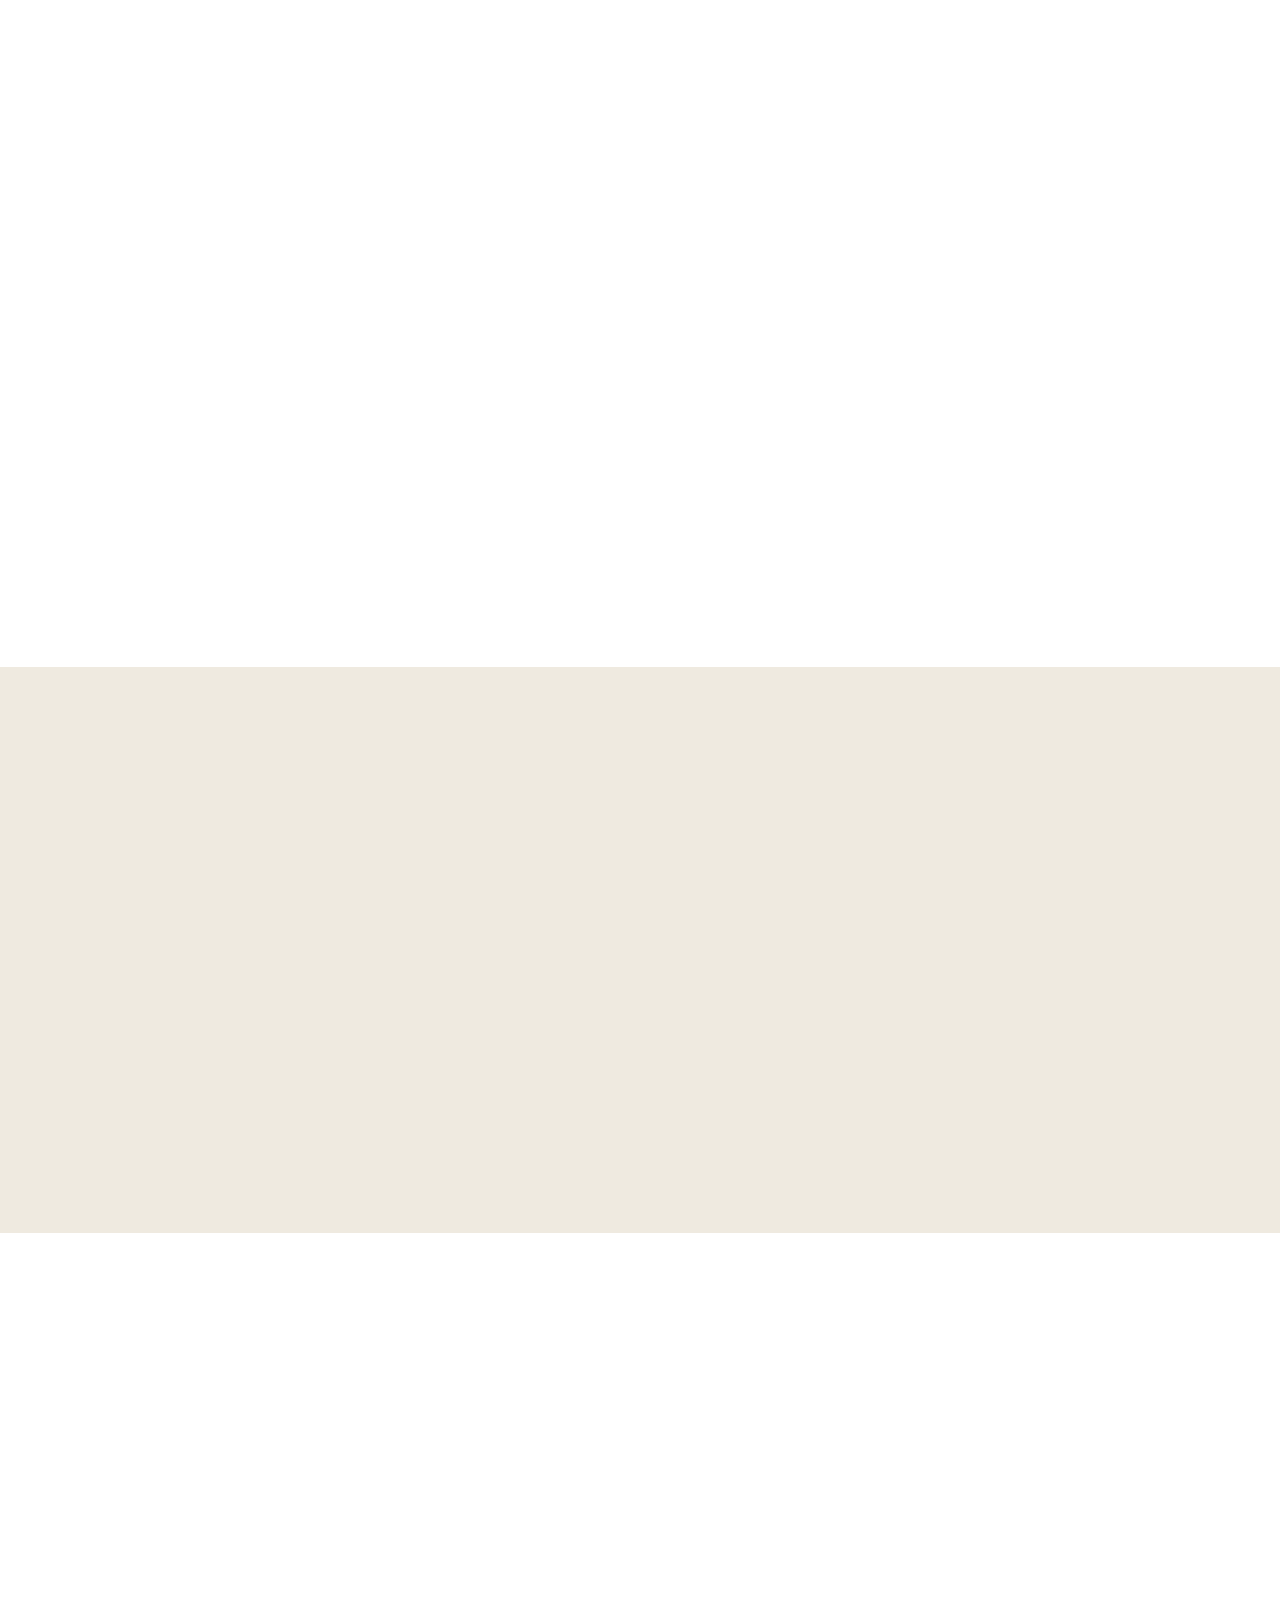
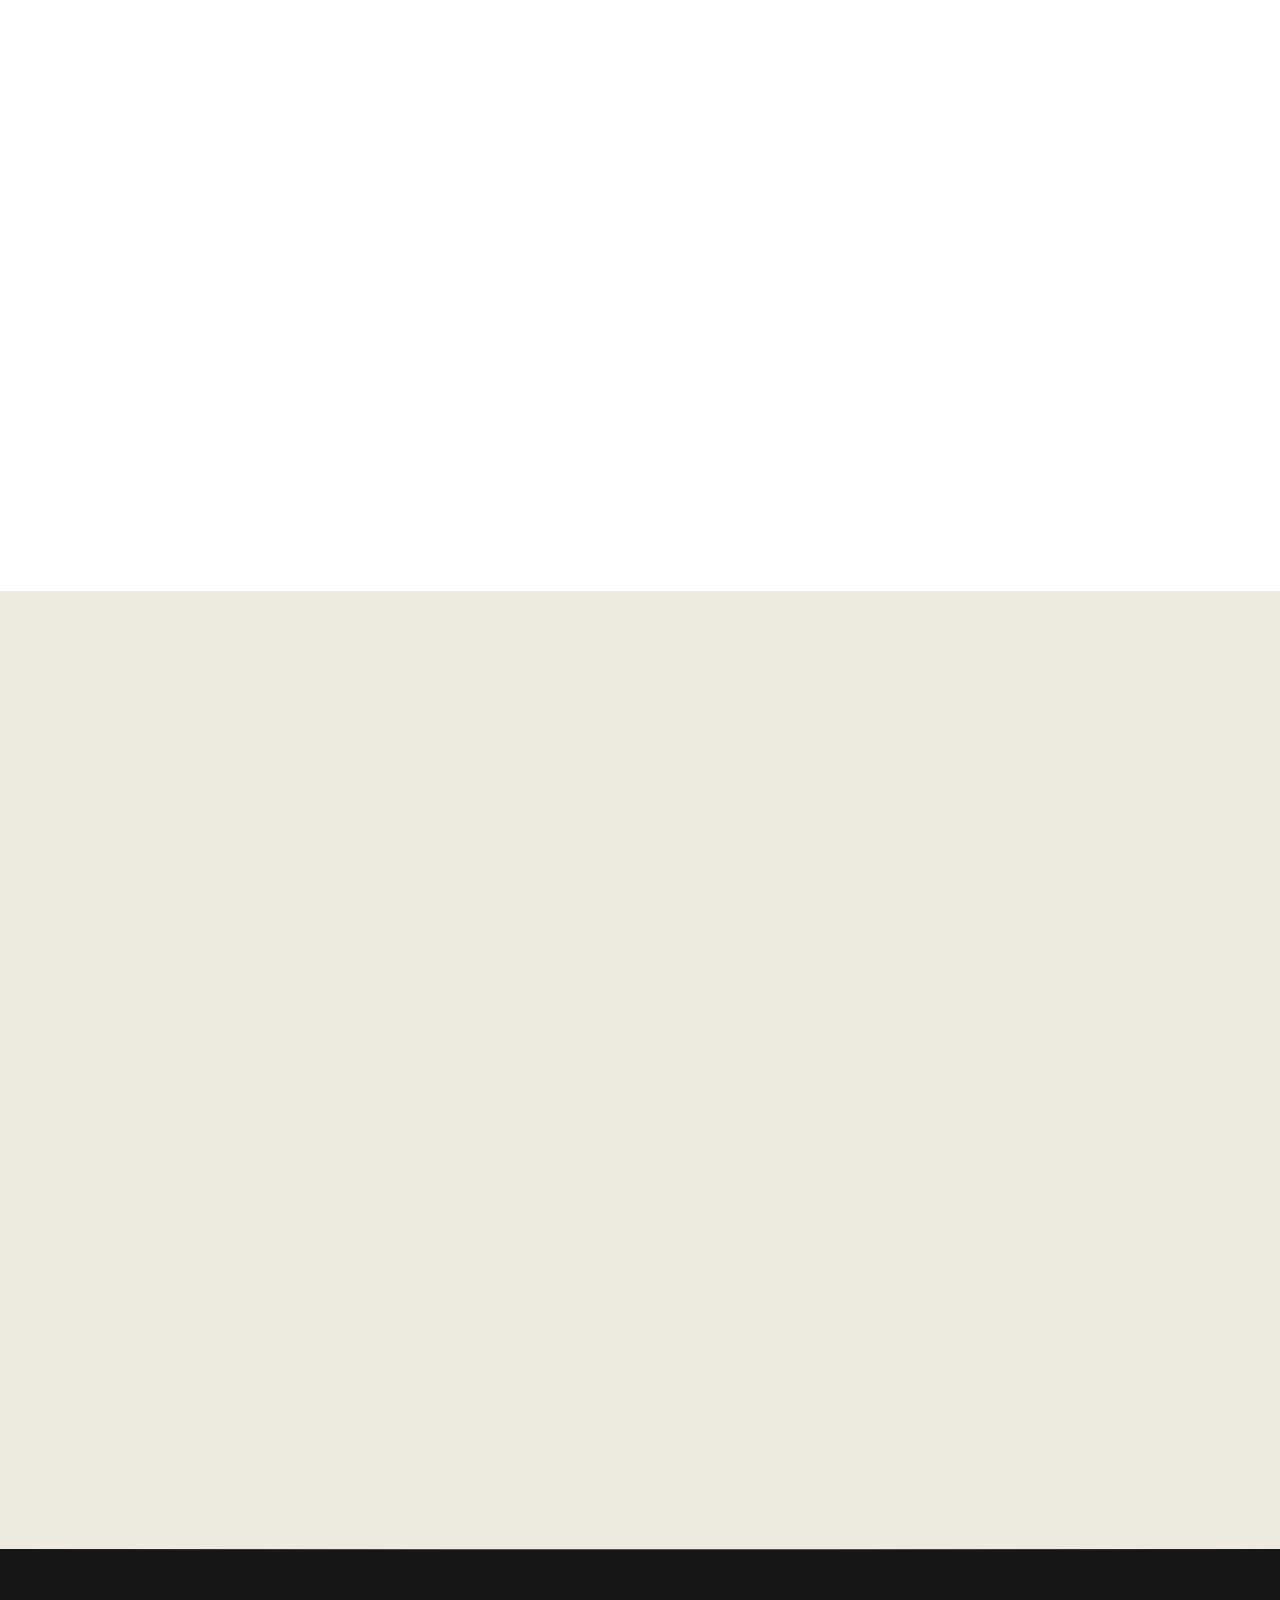
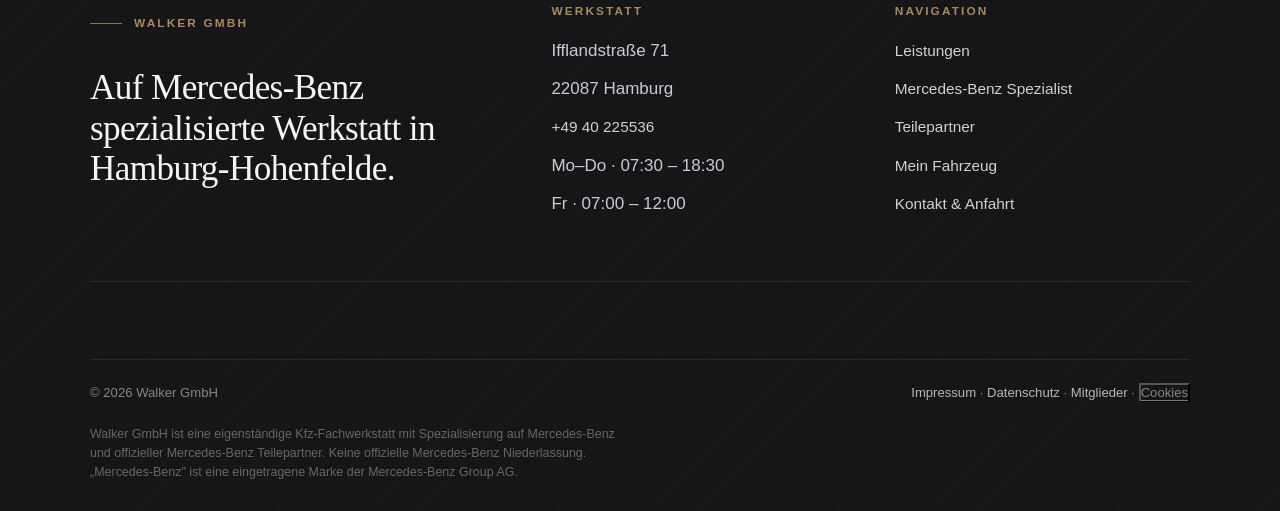
==== commit 36d32d6a: "Premium-Overhaul: Fraunces zurück, Carbon/Bone/Champagne-Palette Die letzten 20 PRs hatten uns zu ei" ====
--- a/index.html
+++ b/index.html
@@ -5,7 +5,7 @@
 <meta name="viewport" content="width=device-width, initial-scale=1, viewport-fit=cover">
 <script>
 (function(){
-  var V='2026-06-10-r4';
+  var V='2026-06-10-r5';
   try{
     if(localStorage.getItem('app-version')!==V){
       localStorage.removeItem('app-content');
@@ -43,7 +43,7 @@
 <link rel="preconnect" href="https://fonts.gstatic.com" crossorigin>
 <link rel="dns-prefetch" href="https://cdn.jsdelivr.net">
 <link rel="preload" as="image" href="foto-diagnose.webp" type="image/webp" fetchpriority="high">
-<link href="https://fonts.googleapis.com/css2?family=Inter:wght@400;500;600;700;800&family=Inter+Tight:wght@500;600;700;800&display=swap" rel="stylesheet">
+<link href="https://fonts.googleapis.com/css2?family=Fraunces:opsz,wght@9..144,400;9..144,500;9..144,600&family=Inter:wght@400;500;600;700&display=swap" rel="stylesheet">
 <style>
 :root{--navy:#1A1A1C;--white:#fff;--anthracite:#111827;--silver:#F4F4F6;--ink:#0A0A0B}
 *,*::before,*::after{box-sizing:border-box}
@@ -52,7 +52,7 @@
 .splash.hide{opacity:0;pointer-events:none}
 .splash__mark{width:56px;height:56px;border-radius:14px;background:var(--navy);display:inline-flex;align-items:center;justify-content:center;color:var(--white);font-family:Georgia,serif;font-weight:700;font-size:1.6rem}
 </style>
-<link rel="stylesheet" href="styles.css?v=2026-06-10-r4">
+<link rel="stylesheet" href="styles.css?v=2026-06-10-r5">
 <script type="application/ld+json">
 {
   "@context": "https://schema.org",
@@ -491,8 +491,8 @@
   </div>
 </div>
 
-<script src="config.js?v=2026-06-10-r4" defer></script>
-<script src="db.js?v=2026-06-10-r4" defer></script>
-<script src="script.js?v=2026-06-10-r4" defer></script>
+<script src="config.js?v=2026-06-10-r5" defer></script>
+<script src="db.js?v=2026-06-10-r5" defer></script>
+<script src="script.js?v=2026-06-10-r5" defer></script>
 </body>
 </html>
--- a/styles.css
+++ b/styles.css
@@ -1,48 +1,56 @@
 /* =========================================================
    Walker GmbH – Designsystem
-   Navy / Blue / Chrome · Fraunces + Inter
+   Premium Werkstatt: Carbon / Bone / Champagne · Fraunces + Inter
    ========================================================= */
 
 :root {
-  /* Legacy-Tokens auf MB-Schnitt mappen — Navy/Blue zeigen jetzt auf Anthrazit/Schwarz */
-  --navy:        #1A1A1C;
-  --navy-2:      #2A2A2D;
-  --blue:        #0A0A0B;
-  --blue-soft:   #F4F4F6;
-  --chrome:      #D7DEE8;
-  --silver:      #F3F6FA;
-  --anthracite:  #111827;
-  --muted:       #667085;
-  --line:        #D8E0EA;
-  --line-soft:   #EEF2F7;
+  /* Legacy-Tokens auf neue Premium-Palette gemappt */
+  --navy:        #161618;   /* deep carbon, kein flat schwarz */
+  --navy-2:      #232326;
+  --blue:        #161618;
+  --blue-soft:   #F1ECE2;
+  --chrome:      #C9CCD1;
+  --silver:      #EFEAE0;
+  --anthracite:  #1C1C1F;
+  --muted:       #6B6660;
+  --line:        #D8D2C5;
+  --line-soft:   #ECE7DB;
   --white:       #FFFFFF;
 
-  /* Anti-AI: harte Kanten, max 4px Radius (KI-Default ist 8-16px) */
   --radius-sm: 2px;
   --radius-md: 4px;
   --radius-lg: 4px;
 
-  --shadow-sm: 0 6px 18px -10px rgba(6, 19, 39, 0.20);
-  --shadow-md: 0 18px 40px -24px rgba(6, 19, 39, 0.35);
+  /* Tiefere, wärmere Schatten — Premium-Werkstätten haben weiche, satte Schatten */
+  --shadow-sm: 0 1px 2px rgba(22, 22, 24, 0.04), 0 8px 24px -12px rgba(22, 22, 24, 0.14);
+  --shadow-md: 0 4px 8px rgba(22, 22, 24, 0.06), 0 24px 48px -20px rgba(22, 22, 24, 0.22);
+  --shadow-lg: 0 8px 16px rgba(22, 22, 24, 0.08), 0 40px 80px -28px rgba(22, 22, 24, 0.32);
 
   --ease-out: cubic-bezier(0.22, 1, 0.36, 1);
+  --ease-quint: cubic-bezier(0.16, 1, 0.3, 1);
   --dur-base: 320ms;
 
   --container: 1180px;
   --header-h: 72px;
 
-  --font-display: 'Inter Tight', 'Inter', -apple-system, BlinkMacSystemFont, 'Segoe UI', Roboto, Helvetica, Arial, sans-serif;
+  --font-display: 'Fraunces', 'Times New Roman', Georgia, serif;
   --font-body: 'Inter', -apple-system, BlinkMacSystemFont, 'Segoe UI', Roboto, Helvetica, Arial, sans-serif;
   --font-mono: 'Inter', system-ui, monospace;
 
-  /* MB-Premium Tokens (Schwarz / Anthrazit / Chrome) */
-  --accent: #0A0A0B;                                  /* reines Schwarz als Hauptton */
-  --accent-soft: #E8E8EA;
-  --ink: #0A0A0B;
-  --paper: #FFFFFF;                                   /* reines Weiß */
-  --bg-soft: #F4F4F6;                                 /* MB-Chrome-Hellgrau für Sektionen */
-  --bg-dark: #1A1A1C;                                 /* MB-Anthrazit für Footer */
-  --rule: #E5E5E7;
+  /* Premium-Palette: tiefe Carbon-Töne, warmes Bone-Off-White, gedämpftes Champagne-Akzent */
+  --ink:           #0E0E10;   /* tiefes Carbon, fast schwarz aber mit Wärme */
+  --ink-soft:      #2A2A2D;   /* sekundärer Carbon-Ton */
+  --paper:         #FFFFFF;   /* reines Weiß für Hauptseite */
+  --bone:          #F8F5F0;   /* warmes Off-White (Werkstatt-Papier) für sektion--soft */
+  --bg-soft:       #F1ECE2;   /* gebrochenes Bone für Statement-Sektionen */
+  --bg-dark:       #161618;   /* tiefes Carbon für Dark-Sections und Footer */
+  --bg-darker:     #0E0E10;   /* tiefster Carbon (Footer-Basis) */
+  --rule:          #D8D2C5;   /* warme Trennlinie statt kühles Grau */
+  --rule-dark:     rgba(255,255,255,0.08);
+  --silver-chrome: #B9BCC2;   /* MB-Chrome-Akzent */
+  --champagne:     #A88B5A;   /* warmer Champagne-Akzent für Highlights, Hover */
+  --accent:        #0E0E10;
+  --accent-soft:   #F1ECE2;
   --silver-chrome: #C9C9CE;
 
   --safe-top: env(safe-area-inset-top, 0px);
@@ -122,34 +130,79 @@
   border-radius: 4px;
 }
 
-/* ---------- Typography (MB-Premium Sans) ---------- */
+/* ---------- Typography (Premium-Werkstatt: Fraunces + Inter) ---------- */
 h1, h2, h3, h4 {
   font-family: var(--font-display);
-  font-weight: 700;
+  font-weight: 500;
+  font-optical-sizing: auto;
   color: var(--ink);
   margin: 0 0 0.4em;
-  line-height: 1.06;
+  line-height: 1.05;
+  letter-spacing: -0.015em;
+  text-wrap: balance;
+}
+/* Fraunces benutzt opsz axis — automatisch passend zur Größe */
+h1 {
+  font-size: clamp(2.8rem, 5.5vw + 0.6rem, 5rem);
+  font-weight: 500;
+  letter-spacing: -0.025em;
+  font-variation-settings: "opsz" 144;
+}
+h2 {
+  font-size: clamp(2.1rem, 3vw + 0.8rem, 3.4rem);
+  font-weight: 500;
   letter-spacing: -0.02em;
-}
-h1 { font-size: clamp(2.6rem, 5vw + 0.6rem, 4.4rem); letter-spacing: -0.03em; font-weight: 800; }
-h2 { font-size: clamp(2rem, 3vw + 0.8rem, 3.2rem); letter-spacing: -0.025em; font-weight: 700; }
-h3 { font-size: clamp(1.2rem, 0.6vw + 0.95rem, 1.5rem); letter-spacing: -0.015em; font-weight: 600; }
-h4 { font-size: 1.02rem; font-family: var(--font-body); font-weight: 600; }
+  font-variation-settings: "opsz" 96;
+}
+h3 {
+  font-size: clamp(1.25rem, 0.6vw + 1rem, 1.55rem);
+  font-weight: 600;
+  letter-spacing: -0.01em;
+  font-variation-settings: "opsz" 36;
+}
+h4 {
+  font-size: 1.02rem;
+  font-family: var(--font-body);
+  font-weight: 600;
+  letter-spacing: 0;
+}
 p { margin: 0 0 1em; }
-.lead { font-size: clamp(1.1rem, 0.5vw + 1rem, 1.28rem); color: var(--muted); max-width: 62ch; line-height: 1.55; }
+.lead {
+  font-size: clamp(1.12rem, 0.5vw + 1rem, 1.3rem);
+  color: var(--muted);
+  max-width: 62ch;
+  line-height: 1.6;
+  font-weight: 400;
+}
 
 .eyebrow {
+  display: inline-flex;
+  align-items: center;
+  gap: 12px;
+  font-family: var(--font-body);
+  font-size: 0.74rem;
+  font-weight: 600;
+  text-transform: uppercase;
+  letter-spacing: 0.18em;
+  color: var(--champagne);
+  margin-bottom: 1.1rem;
+}
+/* Hairline davor — gibt visuelle Hierarchie und Editorial-Feel */
+.eyebrow::before {
+  content: "";
   display: inline-block;
-  font-family: var(--font-body);
-  font-size: 0.78rem;
-  font-weight: 600;
-  text-transform: uppercase;
-  letter-spacing: 0.14em;
-  color: var(--ink);
-  margin-bottom: 0.9rem;
+  width: 32px;
+  height: 1px;
+  background: currentColor;
+  opacity: 0.8;
+  flex-shrink: 0;
 }
 .eyebrow em { font-style: normal; color: var(--muted); margin-right: 8px; }
-.eyebrow--light { color: rgba(255,255,255,0.7); }
+.eyebrow--light { color: var(--champagne); }
+/* Dark-Sections: eyebrow hat Champagne-Glow */
+.section--dark .eyebrow,
+.statement .eyebrow,
+.hero .eyebrow { color: var(--champagne); }
 
 /* Apple-Style Headline-Polish */
 h1, h2, h3 { text-wrap: balance; }
@@ -229,12 +282,13 @@
 }
 .spec-strip__num {
   font-family: var(--font-display);
-  font-size: clamp(1.6rem, 1.5vw + 0.9rem, 2.2rem);
-  font-weight: 700;
+  font-variation-settings: "opsz" 96;
+  font-size: clamp(1.7rem, 1.6vw + 0.9rem, 2.4rem);
+  font-weight: 500;
   color: var(--ink);
   letter-spacing: -0.02em;
-  line-height: 1;
-  font-feature-settings: 'tnum' 1;
+  line-height: 1.05;
+  font-feature-settings: 'tnum' 1, 'ss01' 1;
 }
 .spec-strip__label {
   font-size: 0.82rem;
@@ -281,49 +335,71 @@
 /* (Marquee zurückgefahren – MB-Stil kennt keinen Endlos-Strip) */
 .marquee { display: none; }
 
-/* ---- Statement-Sektion (MB-Schnitt: Sans, ruhig) ---- */
+/* ---- Statement-Sektion: tiefes Carbon mit Champagne-Akzent ---- */
 .statement {
-  padding: clamp(80px, 12vw, 168px) 0;
-  background: var(--bg-soft);
+  padding: clamp(96px, 14vw, 200px) 0;
+  background: linear-gradient(180deg, #161618 0%, #0E0E10 100%);
+  color: var(--bone);
   position: relative;
+  overflow: hidden;
+}
+.statement::before {
+  content: "";
+  position: absolute;
+  inset: 0;
+  background:
+    radial-gradient(ellipse at 80% 20%, rgba(168,139,90,0.08) 0%, transparent 50%),
+    repeating-linear-gradient(135deg, transparent 0px, transparent 28px, rgba(255,255,255,0.012) 28px, rgba(255,255,255,0.012) 29px);
+  pointer-events: none;
+  z-index: 0;
 }
 .statement__inner {
   max-width: var(--container);
   margin: 0 auto;
   padding: 0 clamp(20px, 4vw, 40px);
+  position: relative;
+  z-index: 1;
 }
 .statement__text {
   font-family: var(--font-display);
-  font-weight: 700;
-  font-size: clamp(2.2rem, 4vw + 0.8rem, 4rem);
-  line-height: 1.08;
-  letter-spacing: -0.03em;
-  color: var(--ink);
+  font-weight: 500;
+  font-variation-settings: "opsz" 144;
+  font-size: clamp(2.4rem, 4.5vw + 0.8rem, 4.5rem);
+  line-height: 1.04;
+  letter-spacing: -0.025em;
+  color: var(--bone);
   margin: 0;
-  max-width: 26ch;
+  max-width: 28ch;
   text-wrap: balance;
 }
 .statement__text em {
-  font-style: normal;
+  font-style: italic;
   font-weight: 400;
-  color: var(--muted);
+  color: var(--champagne);
 }
 .statement__meta {
-  margin-top: clamp(28px, 3vw, 44px);
+  margin-top: clamp(32px, 3.5vw, 48px);
   display: flex;
   flex-wrap: wrap;
-  gap: 14px 32px;
+  gap: 14px 36px;
   font-size: 0.86rem;
   font-weight: 500;
-  color: var(--muted);
-}
-.statement__meta-num { color: var(--ink); font-weight: 700; margin-right: 6px; }
-
-/* ---- Sticky-Pin Mercedes-Sektion ---- */
+  color: rgba(248,245,240,0.6);
+  font-family: var(--font-body);
+  letter-spacing: 0.02em;
+}
+.statement__meta-num {
+  color: var(--champagne);
+  font-weight: 600;
+  margin-right: 8px;
+  font-variant-numeric: tabular-nums;
+}
+
+/* ---- Sticky-Pin Mercedes-Sektion (warmes Bone-Off-White, Champagne-Akzent) ---- */
 .pinned {
   position: relative;
-  padding: clamp(80px, 12vw, 168px) 0;
-  background: var(--white);
+  padding: clamp(96px, 13vw, 184px) 0;
+  background: var(--bone);
 }
 .pinned__grid {
   display: grid;
@@ -341,33 +417,49 @@
 }
 .pinned__head h2 {
   margin: 16px 0 24px;
-  font-size: clamp(2.2rem, 4vw + 0.6rem, 3.6rem);
-  letter-spacing: -0.03em;
+  font-size: clamp(2.4rem, 4vw + 0.6rem, 3.8rem);
+  letter-spacing: -0.025em;
+  font-variation-settings: "opsz" 144;
 }
 .pinned__body { display: flex; flex-direction: column; gap: clamp(28px, 4vw, 56px); }
 .pinned__block {
-  padding-block: clamp(16px, 2vw, 28px);
+  padding-block: clamp(20px, 2.4vw, 32px);
   border-top: 1px solid var(--rule);
-}
+  position: relative;
+}
+/* Subtile linke Akzent-Linie beim Hover über Block */
+.pinned__block::before {
+  content: "";
+  position: absolute;
+  left: 0;
+  top: 24px;
+  width: 0;
+  height: 2px;
+  background: var(--champagne);
+  transition: width 0.35s var(--ease-quint);
+}
+.pinned__block:hover::before { width: 28px; }
 .pinned__block:first-child { border-top: 0; padding-top: 0; }
 .pinned__block-label {
   font-size: 0.74rem;
   font-weight: 600;
   text-transform: uppercase;
-  letter-spacing: 0.14em;
-  color: var(--muted);
-  margin-bottom: 10px;
+  letter-spacing: 0.16em;
+  color: var(--champagne);
+  margin-bottom: 12px;
   display: inline-block;
 }
 .pinned__block h3 {
   font-family: var(--font-display);
-  font-weight: 700;
-  font-size: clamp(1.4rem, 1.6vw + 0.9rem, 1.9rem);
-  letter-spacing: -0.02em;
+  font-weight: 500;
+  font-variation-settings: "opsz" 72;
+  font-size: clamp(1.55rem, 1.6vw + 0.9rem, 2rem);
+  letter-spacing: -0.018em;
   margin: 0 0 12px;
   color: var(--ink);
-}
-.pinned__block p { color: var(--muted); margin: 0; }
+  line-height: 1.1;
+}
+.pinned__block p { color: var(--muted); margin: 0; line-height: 1.65; }
 @media (max-width: 880px) {
   .pinned__grid { grid-template-columns: 1fr; }
   .pinned__head { position: relative; top: 0; }
@@ -391,12 +483,14 @@
   color: inherit;
   overflow: hidden;
   isolation: isolate;
-}
+  transition: transform 0.45s var(--ease-quint);
+}
+.hs-card:hover { transform: translateY(-6px); }
 .hs-card__media {
   position: relative;
   aspect-ratio: 4/3;
   overflow: hidden;
-  background: var(--bg-soft);
+  background: var(--bone);
 }
 .hs-card__media img {
   width: 100%;
@@ -404,48 +498,63 @@
   object-fit: cover;
   display: block;
   transform: scale(1.02);
-  transition: transform 0.8s cubic-bezier(0.16, 1, 0.3, 1);
-}
-.hs-card:hover .hs-card__media img { transform: scale(1.08); }
+  transition: transform 0.9s cubic-bezier(0.16, 1, 0.3, 1), filter 0.45s var(--ease-out);
+  filter: saturate(0.92) brightness(0.96);
+}
+.hs-card:hover .hs-card__media img {
+  transform: scale(1.08);
+  filter: saturate(1.05) brightness(1);
+}
+/* Subtiles Vignette über Card-Bild für Premium-Feel */
+.hs-card__media::after {
+  content: "";
+  position: absolute;
+  inset: 0;
+  background: linear-gradient(180deg, rgba(14,14,16,0) 60%, rgba(14,14,16,0.18) 100%);
+  pointer-events: none;
+}
 .hs-card__body {
-  padding: clamp(20px, 2vw, 28px) 0 8px;
+  padding: clamp(22px, 2.4vw, 32px) clamp(20px, 2vw, 28px) clamp(22px, 2vw, 28px);
   display: flex;
   flex-direction: column;
   gap: 10px;
+  background: var(--white);
+  border-top: 1px solid var(--rule);
 }
 .hs-card__num {
-  font-size: 0.74rem;
-  font-weight: 600;
-  letter-spacing: 0.14em;
+  font-size: 0.72rem;
+  font-weight: 600;
+  letter-spacing: 0.16em;
   text-transform: uppercase;
-  color: var(--muted);
+  color: var(--champagne);
 }
 .hs-card__title {
   font-family: var(--font-display);
-  font-weight: 700;
-  font-size: clamp(1.4rem, 1.2vw + 1rem, 1.9rem);
-  line-height: 1.1;
-  letter-spacing: -0.02em;
+  font-weight: 500;
+  font-variation-settings: "opsz" 72;
+  font-size: clamp(1.5rem, 1.4vw + 1rem, 2.05rem);
+  line-height: 1.05;
+  letter-spacing: -0.018em;
   margin: 0;
   color: var(--ink);
 }
 .hs-card__text {
   font-size: 0.98rem;
   color: var(--muted);
-  margin: 4px 0 14px;
-  line-height: 1.55;
+  margin: 4px 0 16px;
+  line-height: 1.6;
 }
 .hs-card__more {
   display: inline-flex;
   align-items: center;
   gap: 10px;
-  font-size: 0.95rem;
+  font-size: 0.92rem;
   font-weight: 600;
   color: var(--ink);
-  letter-spacing: -0.01em;
-  transition: gap 0.3s var(--ease-out);
-}
-.hs-card:hover .hs-card__more { gap: 16px; }
+  letter-spacing: 0;
+  transition: gap 0.3s var(--ease-out), color 0.3s var(--ease-out);
+}
+.hs-card:hover .hs-card__more { gap: 16px; color: var(--champagne); }
 .hs-card__more svg { transition: transform 0.3s var(--ease-out); }
 @media (max-width: 880px) {
   .hero-services { grid-template-columns: 1fr; }
@@ -538,12 +647,35 @@
   flex-wrap: wrap;
 }
 
-/* ---- Footer MB-Anthrazit (klar, ruhig, premium) ---- */
+/* ---- Footer: tiefes Carbon mit Champagne-Hairline ---- */
 .footer--brand {
   position: relative;
-  background: var(--bg-dark);
-  padding: clamp(72px, 9vw, 128px) 0 clamp(36px, 4vw, 56px);
-  color: rgba(255,255,255,0.86);
+  background:
+    linear-gradient(180deg, #161618 0%, #0A0A0C 100%);
+  padding: clamp(80px, 10vw, 140px) 0 clamp(36px, 4vw, 56px);
+  color: rgba(248,245,240,0.78);
+  overflow: hidden;
+}
+/* Carbon-Streifenmuster sehr dezent + Champagne-Hairline oben */
+.footer--brand::before {
+  content: "";
+  position: absolute;
+  inset: 0;
+  background: repeating-linear-gradient(
+    135deg,
+    transparent 0px,
+    transparent 32px,
+    rgba(255,255,255,0.012) 32px,
+    rgba(255,255,255,0.012) 33px
+  );
+  pointer-events: none;
+}
+.footer--brand::after {
+  content: "";
+  position: absolute;
+  top: 0; left: 0; right: 0;
+  height: 1px;
+  background: linear-gradient(90deg, transparent 0%, rgba(168,139,90,0.5) 35%, rgba(168,139,90,0.5) 65%, transparent 100%);
 }
 .footer--brand .container { position: relative; z-index: 2; }
 .footer--brand .footer__mark { display: none; }
@@ -552,61 +684,59 @@
   grid-template-columns: 1.4fr 1fr 1fr;
   gap: 48px;
   margin-bottom: clamp(48px, 6vw, 80px);
-  padding-bottom: clamp(36px, 4vw, 56px);
-  border-bottom: 1px solid rgba(255,255,255,0.1);
+  padding-bottom: clamp(40px, 5vw, 64px);
+  border-bottom: 1px solid rgba(168,139,90,0.18);
 }
 .footer--brand .footer__lead {
   font-family: var(--font-display);
-  font-weight: 700;
-  font-size: clamp(1.5rem, 1.6vw + 0.8rem, 2rem);
+  font-weight: 500;
+  font-variation-settings: "opsz" 96;
+  font-size: clamp(1.6rem, 1.8vw + 0.8rem, 2.2rem);
   line-height: 1.15;
-  letter-spacing: -0.02em;
-  color: var(--white);
-  margin: 16px 0 0;
+  letter-spacing: -0.018em;
+  color: var(--bone);
+  margin: 18px 0 0;
   max-width: 26ch;
 }
 .footer--brand .footer__col h4 {
   font-family: var(--font-body);
-  font-size: 0.78rem;
-  font-weight: 600;
-  letter-spacing: 0.12em;
+  font-size: 0.74rem;
+  font-weight: 600;
+  letter-spacing: 0.18em;
   text-transform: uppercase;
-  color: rgba(255,255,255,0.55);
-  margin: 0 0 18px;
+  color: var(--champagne);
+  margin: 0 0 20px;
 }
 .footer--brand .footer__col ul { list-style: none; padding: 0; margin: 0; display: flex; flex-direction: column; gap: 11px; }
 .footer--brand .footer__col a {
-  color: rgba(255,255,255,0.86);
+  color: rgba(248,245,240,0.84);
   font-size: 0.96rem;
   transition: color 0.2s var(--ease-out);
 }
-.footer--brand .footer__col a:hover { color: var(--white); }
+.footer--brand .footer__col a:hover { color: var(--champagne); }
 .footer--brand .footer__bottom {
   display: flex;
   justify-content: space-between;
   flex-wrap: wrap;
   gap: 14px 28px;
   font-size: 0.82rem;
-  color: rgba(255,255,255,0.55);
-}
-.footer--brand .footer__bottom a { color: rgba(255,255,255,0.75); }
-.footer--brand .footer__bottom a:hover { color: var(--white); }
+  color: rgba(248,245,240,0.5);
+}
+.footer--brand .footer__bottom a { color: rgba(248,245,240,0.72); transition: color 0.2s var(--ease-out); }
+.footer--brand .footer__bottom a:hover { color: var(--champagne); }
 .footer--brand .footer__legal-note {
   font-family: var(--font-body);
   font-size: 0.78rem;
-  color: rgba(255,255,255,0.4);
+  color: rgba(248,245,240,0.36);
   max-width: 76ch;
-  margin: 18px 0 0;
+  margin: 22px 0 0;
+  line-height: 1.55;
 }
 @media (max-width: 760px) {
   .footer--brand .footer__top { grid-template-columns: 1fr; gap: 32px; }
 }
 
-/* ---- Header scrolled state ---- */
-.header.is-scrolled {
-  background: rgba(255,255,255,0.96);
-  box-shadow: 0 1px 0 var(--rule), 0 12px 32px -22px rgba(0,0,0,0.18);
-}
+/* (Header scrolled state — Premium-Variante in section weiter unten) */
 
 /* (Custom Cursor entfernt – MB nutzt das nicht) */
 .cursor-dot { display: none !important; }
@@ -618,11 +748,40 @@
   margin: 0 auto;
   padding: 0 clamp(20px, 4vw, 40px);
 }
-.section { padding: clamp(80px, 12vw, 168px) 0; }
+.section { padding: clamp(80px, 12vw, 168px) 0; background: var(--paper); }
 .section--tight { padding: clamp(56px, 7vw, 112px) 0; }
-
-/* Performance: Browser darf untere Sektionen erst rendern, wenn sie sichtbar werden.
-   contain-intrinsic-size hält den Scroll-Indikator stabil, kein Jumpiness beim Reveal. */
+.section--soft { background: var(--bone); }
+.section--dark {
+  background:
+    linear-gradient(180deg, #161618 0%, #0E0E10 100%);
+  color: var(--bone);
+  position: relative;
+  overflow: hidden;
+}
+/* Subtiles Carbon-Streifenmuster in Dark-Sections — diagonale Linien, sehr dezent */
+.section--dark::before {
+  content: "";
+  position: absolute;
+  inset: 0;
+  background:
+    repeating-linear-gradient(
+      135deg,
+      transparent 0px,
+      transparent 24px,
+      rgba(255,255,255,0.012) 24px,
+      rgba(255,255,255,0.012) 25px
+    );
+  pointer-events: none;
+  z-index: 0;
+}
+.section--dark > * { position: relative; z-index: 1; }
+.section--dark h1,
+.section--dark h2,
+.section--dark h3,
+.section--dark h4 { color: var(--paper); }
+.section--dark .lead { color: rgba(248,245,240,0.78); }
+
+/* Performance: Browser darf untere Sektionen erst rendern, wenn sie sichtbar werden. */
 .section,
 .section--soft,
 .statement,
@@ -630,7 +789,6 @@
   content-visibility: auto;
   contain-intrinsic-size: 0 600px;
 }
-/* Hero und page-hero bleiben sofort gerendert (above-the-fold) */
 .hero,
 .page-hero {
   content-visibility: visible;
@@ -650,13 +808,24 @@
 }
 .section__head--left { text-align: left; margin-left: 0; }
 
-/* ---------- Topbar (MB-Anthrazit) ---------- */
+/* ---------- Topbar (Premium-Carbon mit Champagne-Akzenten) ---------- */
 .topbar {
-  background: var(--bg-dark);
-  color: rgba(255,255,255,0.78);
+  background:
+    linear-gradient(180deg, #161618 0%, #0E0E10 100%);
+  color: rgba(248,245,240,0.72);
   font-size: 0.82rem;
-  padding: 8px 0;
-  padding-top: calc(8px + var(--safe-top));
+  padding: 9px 0;
+  padding-top: calc(9px + var(--safe-top));
+  border-bottom: 1px solid rgba(168,139,90,0.16);
+  position: relative;
+}
+/* Feine Hairline-Linie unten in Champagne */
+.topbar::after {
+  content: "";
+  position: absolute;
+  left: 0; right: 0; bottom: -1px;
+  height: 1px;
+  background: linear-gradient(90deg, transparent 0%, rgba(168,139,90,0.32) 50%, transparent 100%);
 }
 .topbar__row {
   display: flex;
@@ -665,14 +834,15 @@
   justify-content: space-between;
   align-items: center;
 }
-.topbar a { color: var(--white); font-weight: 500; }
-.topbar a:hover { color: var(--blue-soft); }
+.topbar a { color: var(--bone); font-weight: 500; transition: color 0.2s var(--ease-out); }
+.topbar a:hover { color: var(--champagne); }
 .topbar__item { display: inline-flex; align-items: center; gap: 8px; }
 .topbar__item svg { width: 14px; height: 14px; opacity: 0.85; }
 .topbar__hint .dot {
   display: inline-block; width: 6px; height: 6px;
-  background: var(--blue-soft); border-radius: 50%;
+  background: var(--champagne); border-radius: 50%;
   margin-right: 8px; vertical-align: middle;
+  box-shadow: 0 0 8px rgba(168,139,90,0.6);
 }
 @media (max-width: 760px) {
   .topbar__hint { display: none; }
@@ -684,10 +854,15 @@
   position: sticky;
   top: 0;
   z-index: 50;
-  background: rgba(255, 255, 255, 0.92);
-  backdrop-filter: saturate(180%) blur(14px);
-  -webkit-backdrop-filter: saturate(180%) blur(14px);
-  border-bottom: 1px solid var(--line);
+  background: rgba(255, 255, 255, 0.78);
+  backdrop-filter: saturate(180%) blur(16px);
+  -webkit-backdrop-filter: saturate(180%) blur(16px);
+  border-bottom: 1px solid var(--rule);
+  transition: background 0.3s var(--ease-out), box-shadow 0.3s var(--ease-out);
+}
+.header.is-scrolled {
+  background: rgba(255, 255, 255, 0.96);
+  box-shadow: 0 1px 0 var(--rule), 0 12px 32px -22px rgba(14,14,16,0.25);
 }
 .header__row {
   display: flex;
@@ -858,14 +1033,32 @@
 }
 .btn:active { transform: translateY(1px); }
 .btn svg { width: 18px; height: 18px; }
-.btn--primary { background: var(--ink); color: var(--white); border-radius: 999px; }
-.btn--primary:hover { background: #2A2A2D; }
-.btn--blue { background: var(--ink); color: var(--white); border-radius: 999px; }
-.btn--blue:hover { background: #2A2A2D; }
-.btn--light { background: var(--white); color: var(--ink); border-color: var(--rule); border-radius: 999px; }
-.btn--light:hover { background: var(--bg-soft); border-color: var(--silver-chrome); }
-.btn--ghost { background: transparent; color: var(--ink); border-color: var(--rule); border-radius: 999px; }
-.btn--ghost:hover { background: var(--bg-soft); border-color: var(--silver-chrome); }
+.btn--primary {
+  background: var(--ink);
+  color: var(--bone);
+  border-radius: 999px;
+  box-shadow: 0 1px 0 rgba(255,255,255,0.06) inset, 0 8px 20px -10px rgba(14,14,16,0.5);
+}
+.btn--primary:hover {
+  background: var(--ink-soft);
+  box-shadow: 0 1px 0 rgba(255,255,255,0.08) inset, 0 12px 28px -10px rgba(14,14,16,0.6);
+}
+.btn--blue { background: var(--ink); color: var(--bone); border-radius: 999px; }
+.btn--blue:hover { background: var(--ink-soft); }
+.btn--light {
+  background: var(--bone);
+  color: var(--ink);
+  border-color: var(--rule);
+  border-radius: 999px;
+}
+.btn--light:hover { background: var(--white); border-color: var(--ink); }
+.btn--ghost {
+  background: transparent;
+  color: var(--ink);
+  border-color: var(--rule);
+  border-radius: 999px;
+}
+.btn--ghost:hover { background: var(--bone); border-color: var(--ink); }
 .btn--link {
   display: inline;
   padding: 0;
@@ -1599,16 +1792,16 @@
    Content-spezifische Komponenten (Etappe 2)
    ========================================================= */
 
-/* ---------- Hero (MB-Stage: Vollbild-Bühne mit Overlay-Headline) ---------- */
+/* ---------- Hero (Premium-Stage: Vollbild-Foto, Vignette, Fraunces-Display) ---------- */
 .hero {
   position: relative;
-  color: var(--white);
+  color: var(--bone);
   overflow: hidden;
   isolation: isolate;
-  min-height: min(92vh, 920px);
+  min-height: min(92vh, 940px);
   display: flex;
   align-items: flex-end;
-  background: #0A0A0B;
+  background: #0E0E10;
 }
 .hero__visual {
   position: absolute;
@@ -1622,17 +1815,19 @@
   object-fit: cover;
   object-position: center 35%;
   display: block;
-  transform: scale(1.04);
-  transition: transform 4s cubic-bezier(0.16, 1, 0.3, 1);
+  transform: scale(1.06);
+  transition: transform 5s cubic-bezier(0.16, 1, 0.3, 1);
 }
 .hero.is-loaded .hero__visual img { transform: scale(1); }
+/* Drei-Schichten-Overlay: top-fade, vignette, bottom-fade — gibt Hero Tiefe */
 .hero__visual::after {
   content: "";
   position: absolute;
   inset: 0;
   background:
-    linear-gradient(180deg, rgba(10,10,11,0.45) 0%, rgba(10,10,11,0) 30%),
-    linear-gradient(180deg, rgba(10,10,11,0) 40%, rgba(10,10,11,0.78) 100%);
+    radial-gradient(ellipse at 50% 40%, transparent 0%, transparent 35%, rgba(14,14,16,0.4) 100%),
+    linear-gradient(180deg, rgba(14,14,16,0.55) 0%, rgba(14,14,16,0) 25%),
+    linear-gradient(180deg, rgba(14,14,16,0) 40%, rgba(14,14,16,0.88) 100%);
   pointer-events: none;
 }
 .hero__inner {
@@ -1641,32 +1836,37 @@
   width: 100%;
   max-width: var(--container);
   margin: 0 auto;
-  padding: clamp(56px, 8vw, 120px) clamp(20px, 4vw, 40px) clamp(48px, 6vw, 96px);
+  padding: clamp(56px, 8vw, 120px) clamp(20px, 4vw, 40px) clamp(56px, 7vw, 104px);
 }
 .hero__copy { max-width: 920px; }
 .hero__title {
   font-family: var(--font-display);
-  font-weight: 800;
-  font-size: clamp(2.8rem, 7vw + 0.4rem, 6.8rem);
+  font-weight: 500;
+  font-variation-settings: "opsz" 144;
+  font-size: clamp(3rem, 7.5vw + 0.4rem, 7rem);
   line-height: 0.98;
-  letter-spacing: -0.035em;
-  color: var(--white);
-  margin: 18px 0 24px;
+  letter-spacing: -0.028em;
+  color: var(--bone);
+  margin: 22px 0 28px;
   text-wrap: balance;
+  /* Tiny text-shadow für Lesbarkeit über Foto */
+  text-shadow: 0 2px 24px rgba(14,14,16,0.35);
 }
 .hero__title-accent {
   display: block;
-  color: var(--white);
+  color: var(--bone);
   font-weight: 400;
-  opacity: 0.7;
+  font-style: italic;
+  opacity: 0.78;
 }
 .hero__lead {
-  font-size: clamp(1.06rem, 0.5vw + 0.95rem, 1.22rem);
-  color: rgba(255,255,255,0.84);
-  margin: 0 0 32px;
+  font-size: clamp(1.1rem, 0.55vw + 0.95rem, 1.28rem);
+  color: rgba(248,245,240,0.88);
+  margin: 0 0 36px;
   max-width: 52ch;
-  line-height: 1.55;
+  line-height: 1.6;
   font-weight: 400;
+  text-shadow: 0 1px 12px rgba(14,14,16,0.4);
 }
 .hero__cta {
   display: flex;
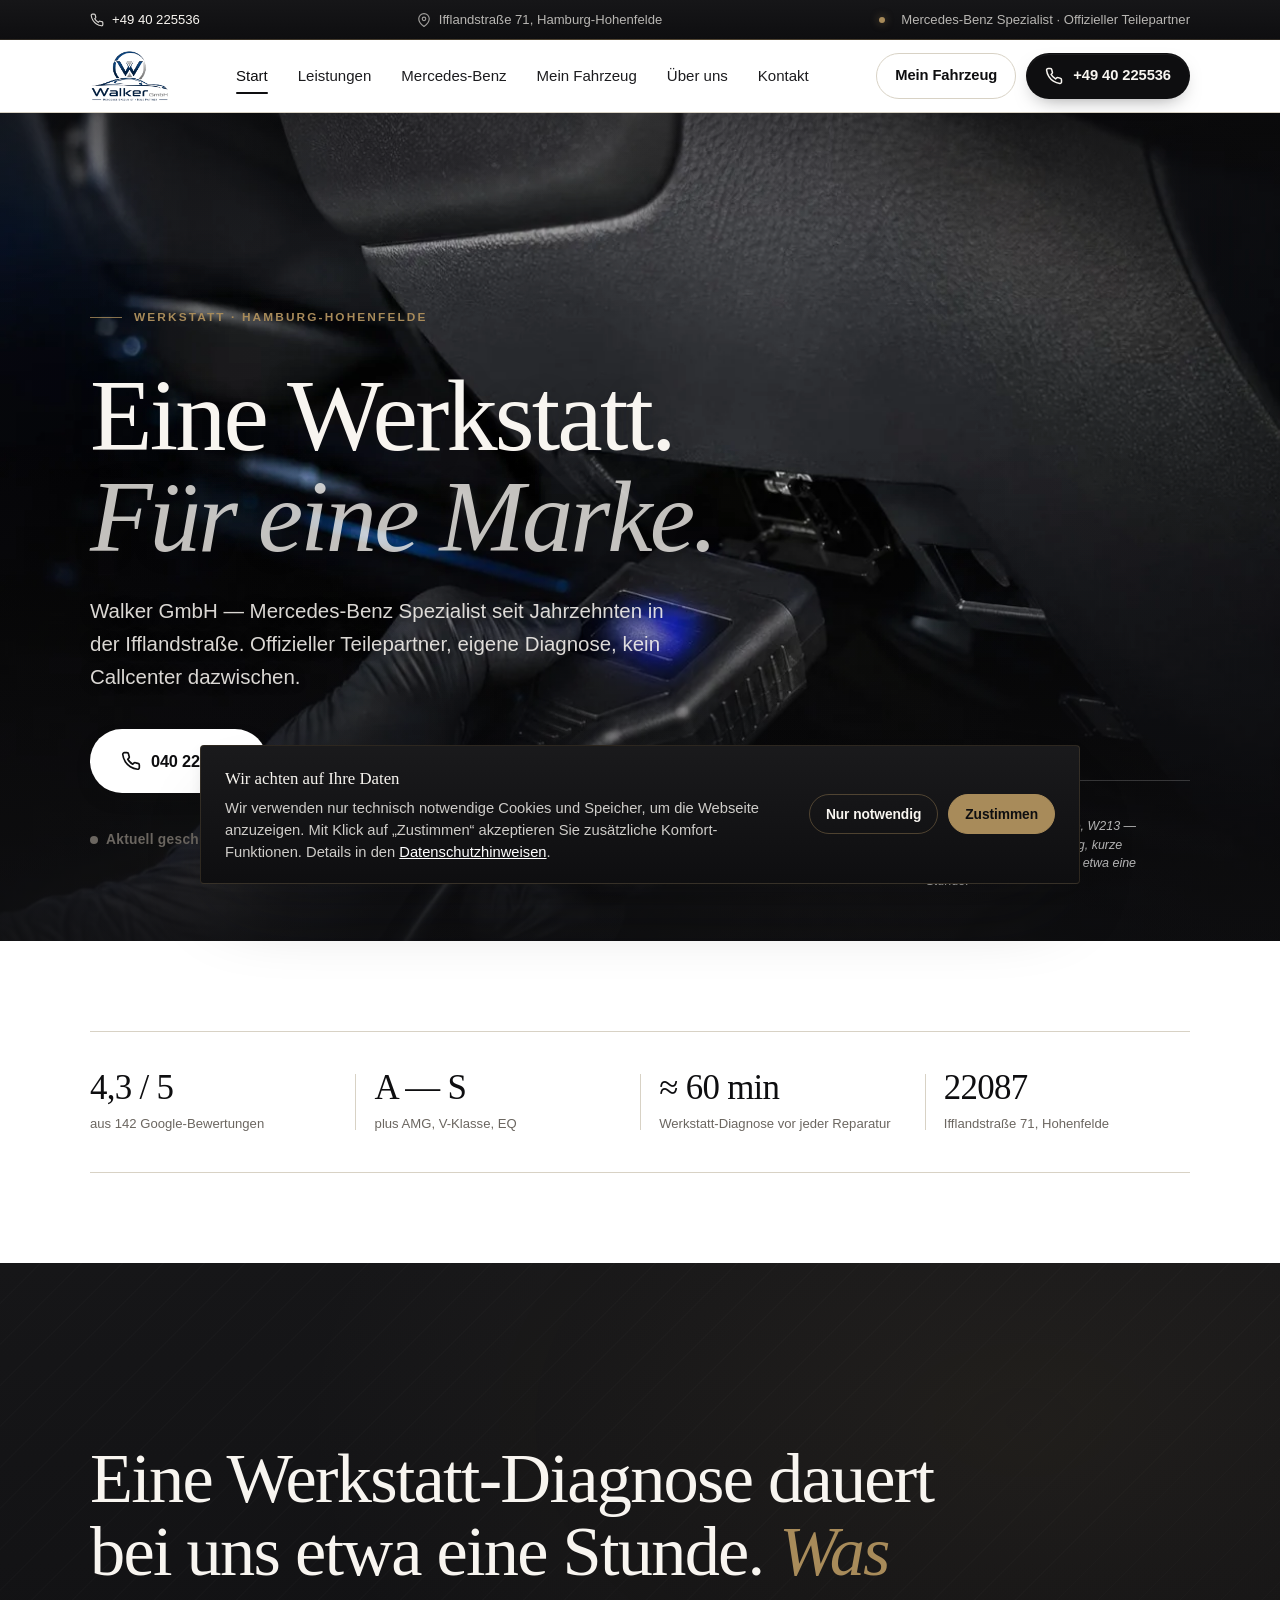
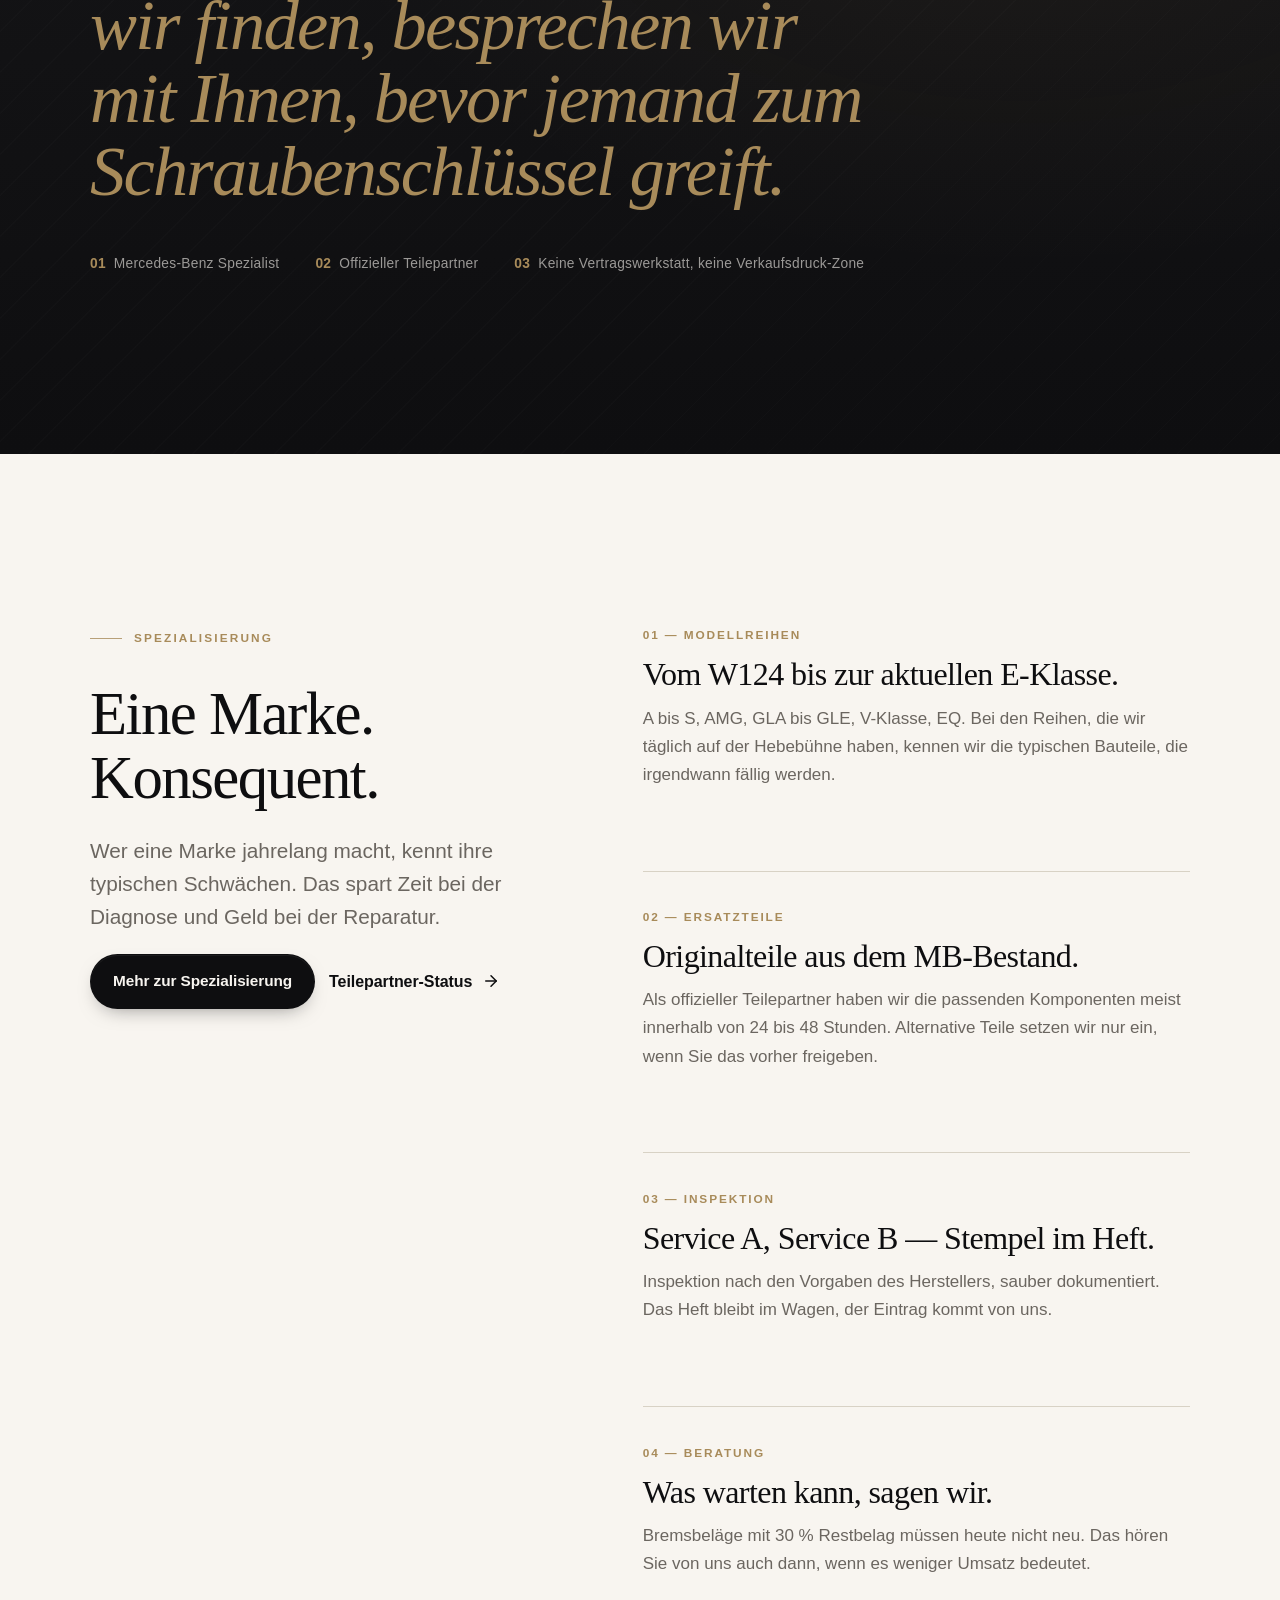
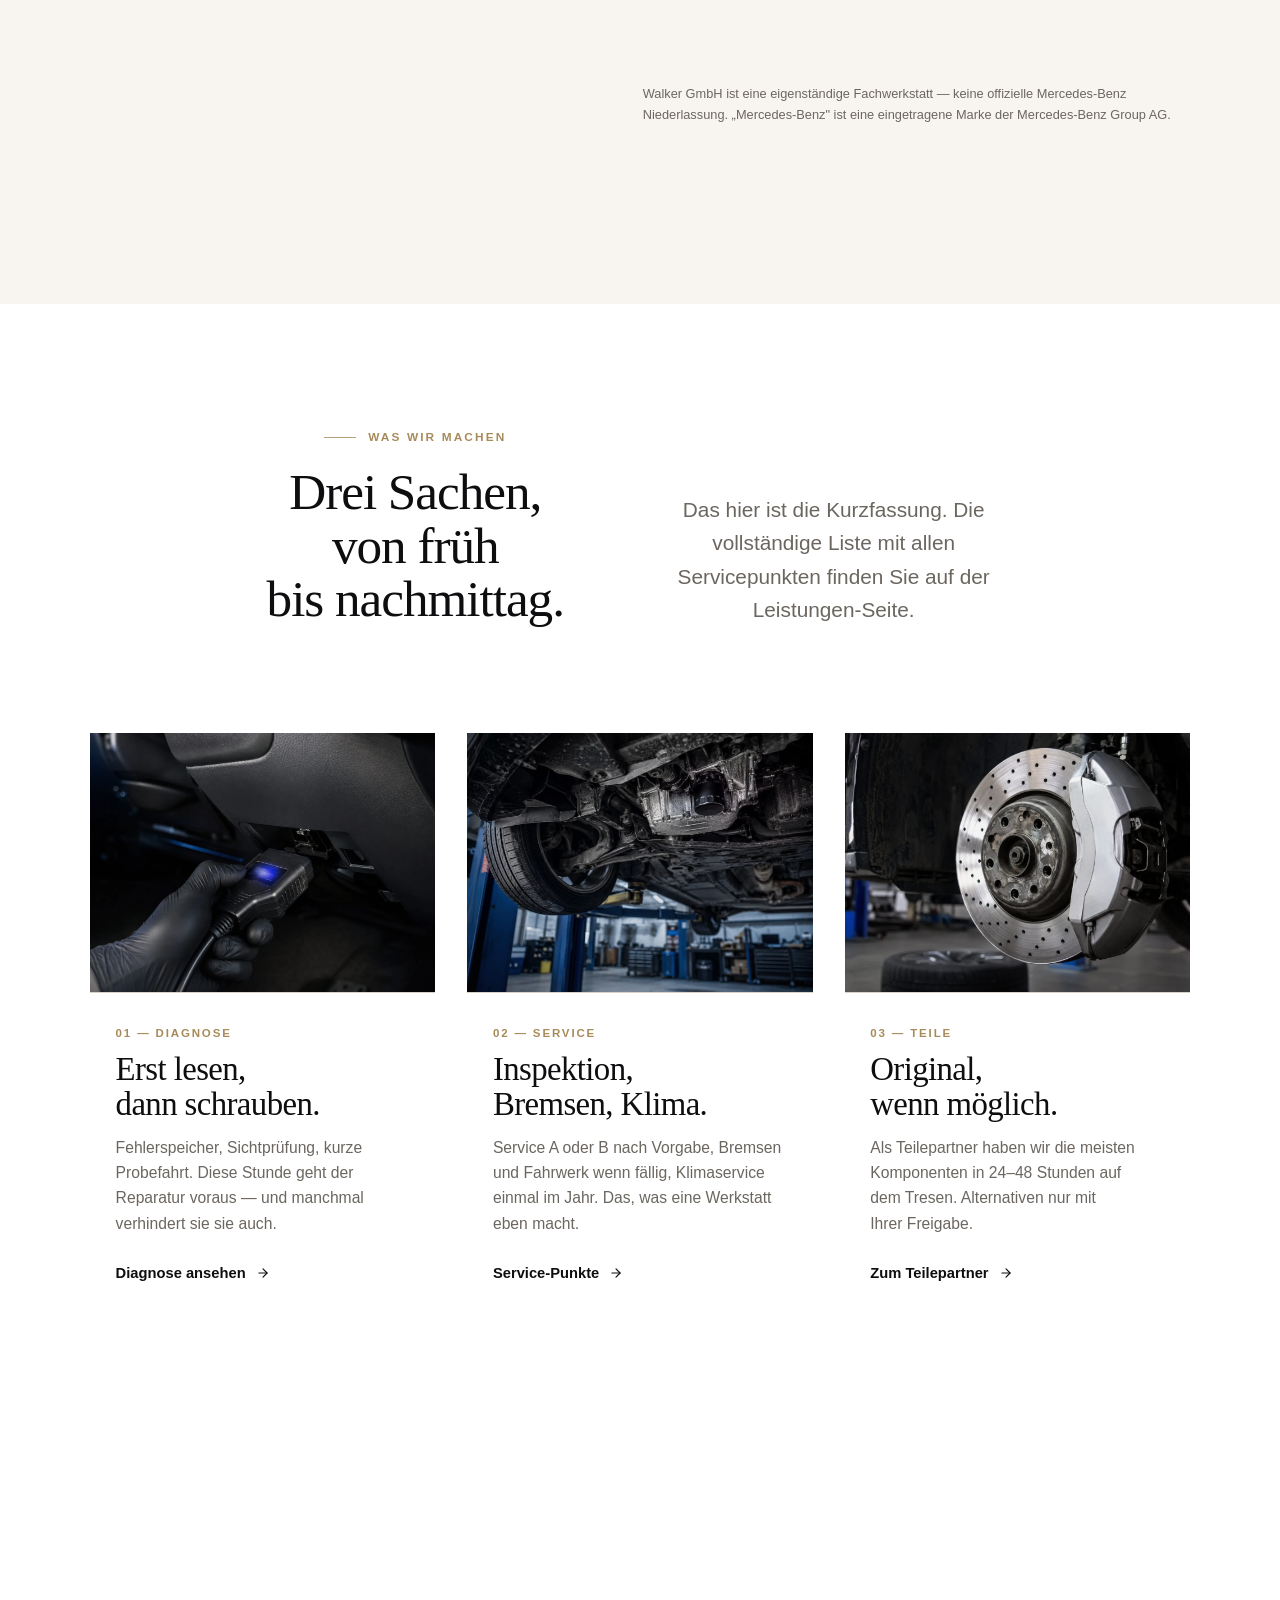
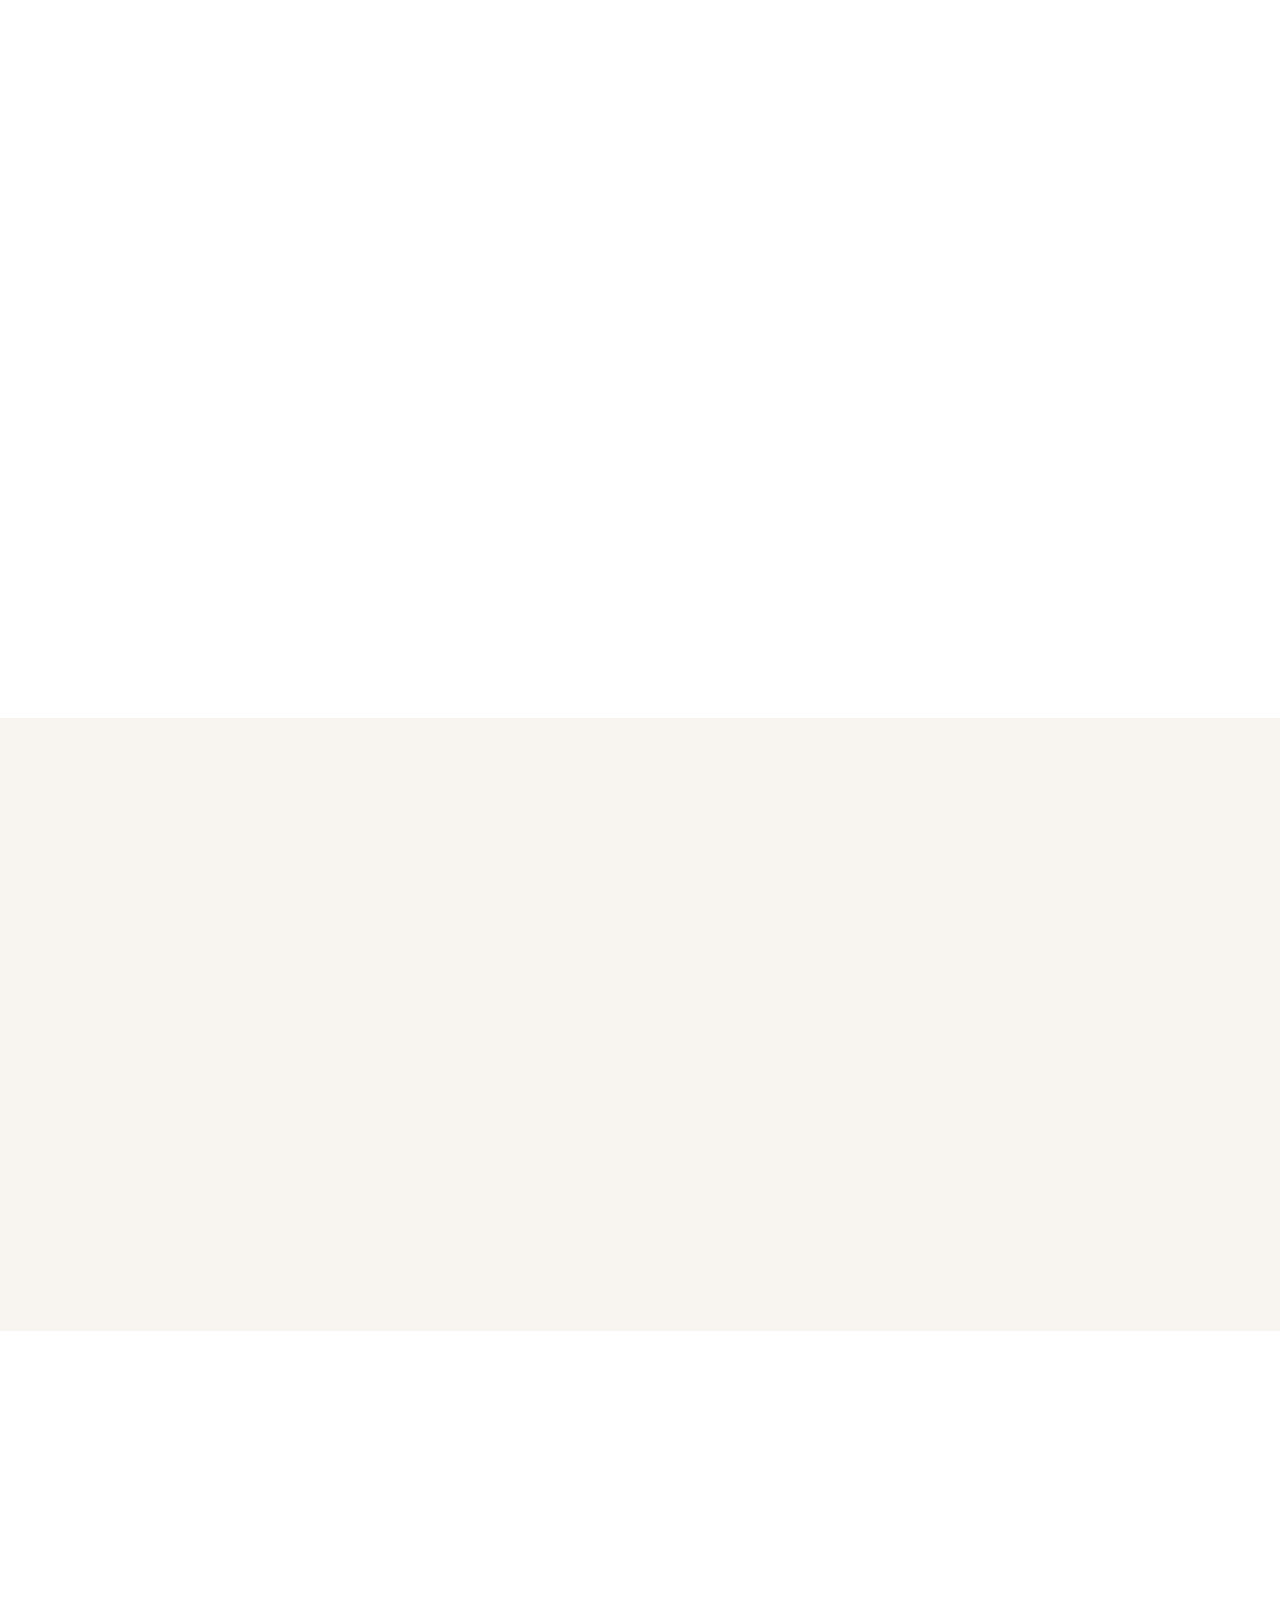
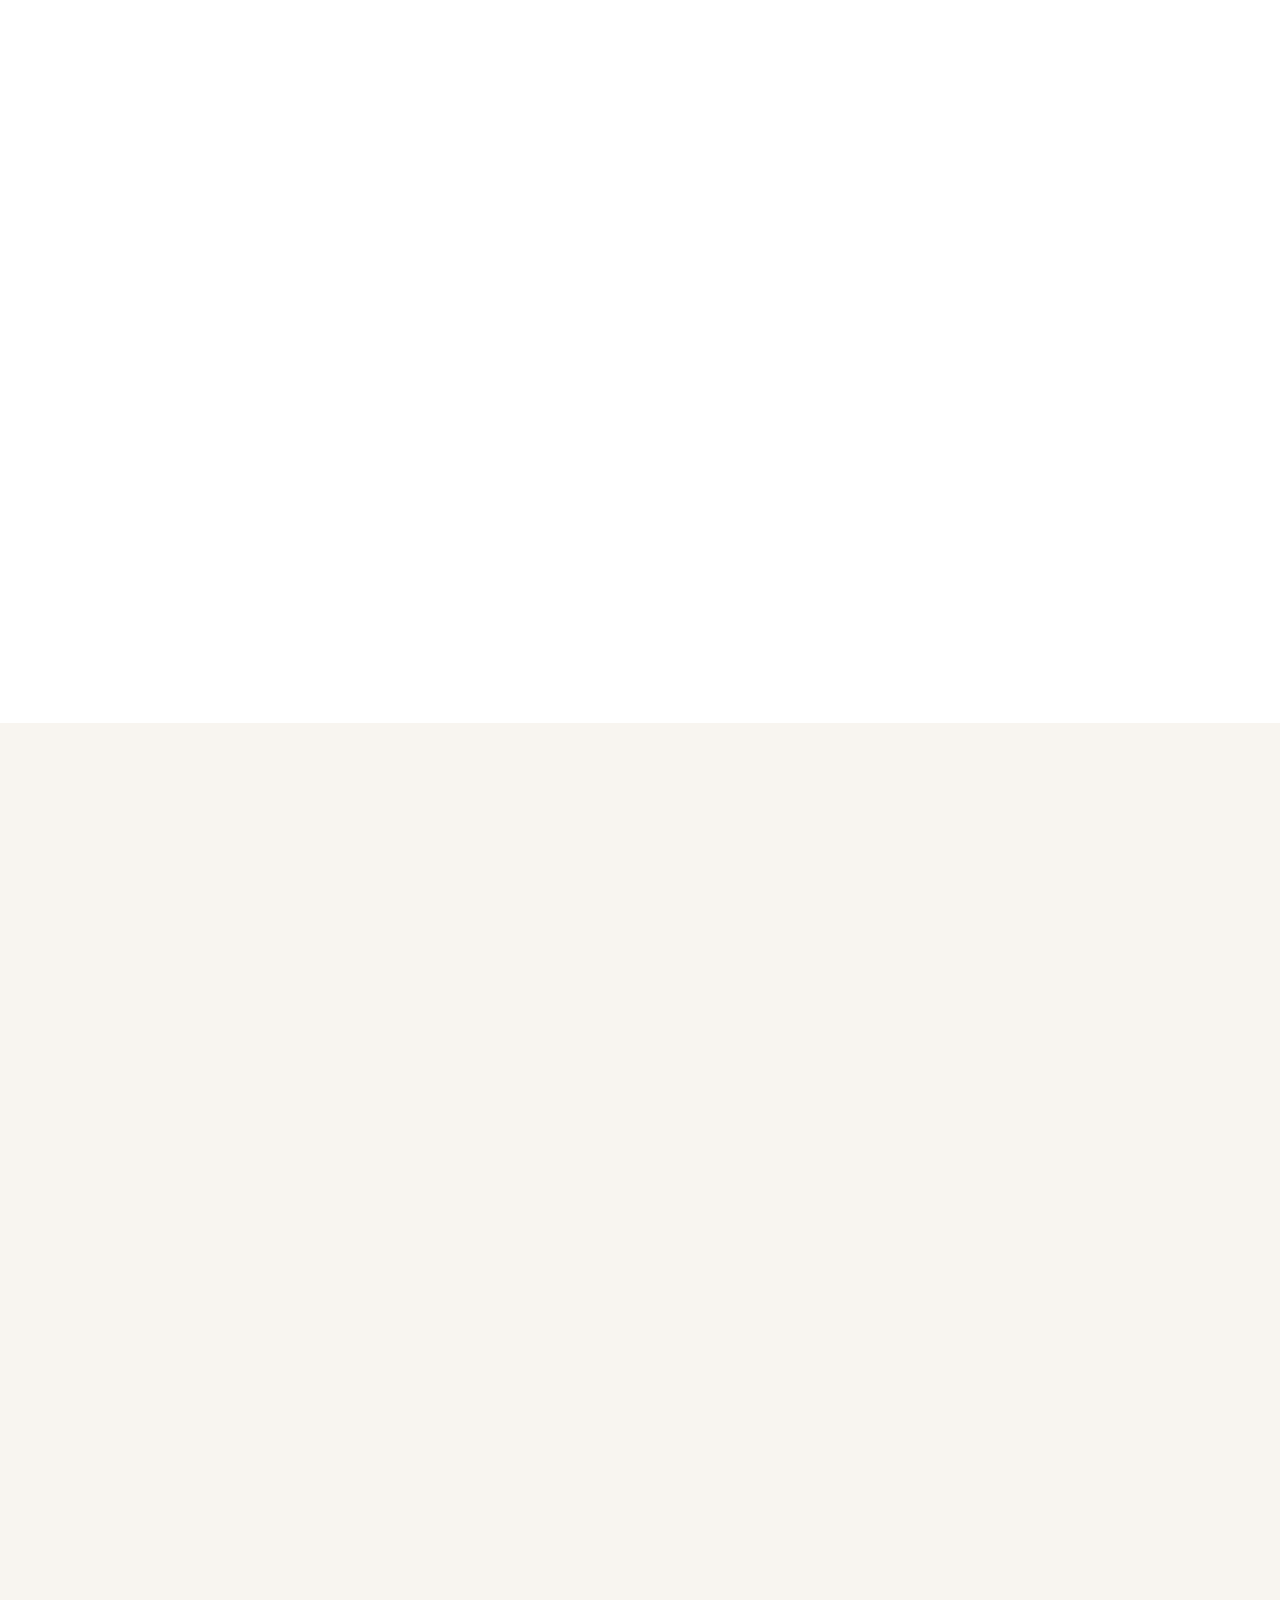
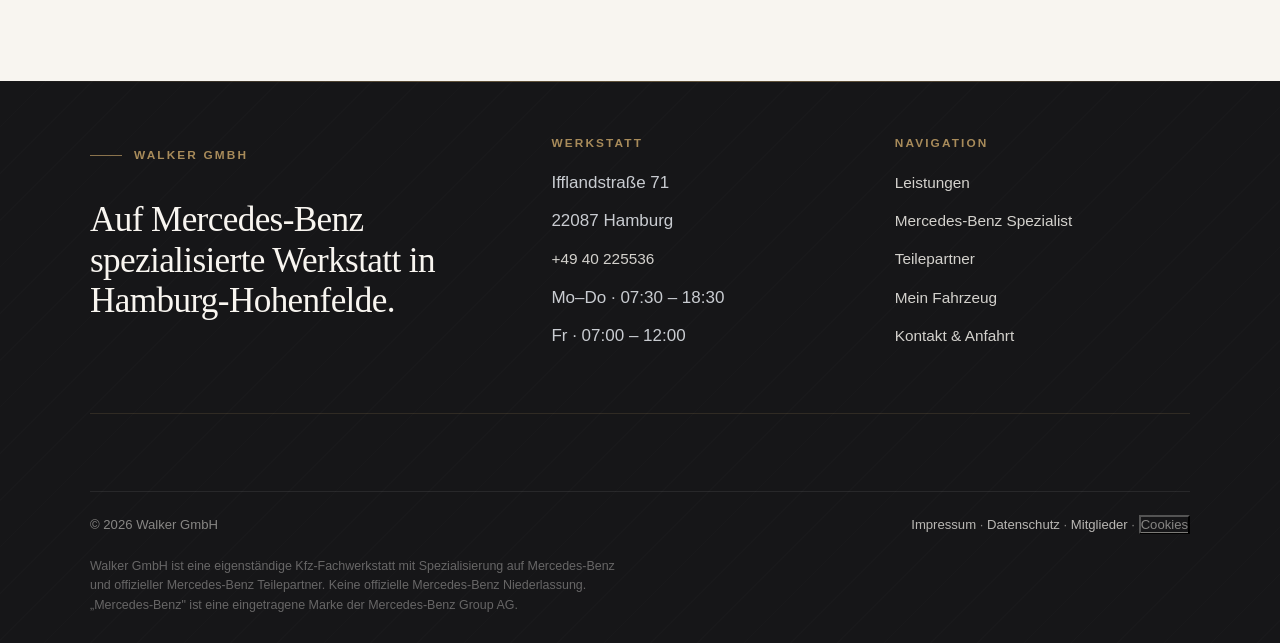
==== commit 5a083979: "Premium-Schliff Runde 2: Quote, Steps, Page-Hero, CTA-Band, Hours, Cookie-Banner Quote-Sektion: - Ri" ====
--- a/index.html
+++ b/index.html
@@ -5,7 +5,7 @@
 <meta name="viewport" content="width=device-width, initial-scale=1, viewport-fit=cover">
 <script>
 (function(){
-  var V='2026-06-10-r5';
+  var V='2026-06-10-r6';
   try{
     if(localStorage.getItem('app-version')!==V){
       localStorage.removeItem('app-content');
@@ -52,7 +52,7 @@
 .splash.hide{opacity:0;pointer-events:none}
 .splash__mark{width:56px;height:56px;border-radius:14px;background:var(--navy);display:inline-flex;align-items:center;justify-content:center;color:var(--white);font-family:Georgia,serif;font-weight:700;font-size:1.6rem}
 </style>
-<link rel="stylesheet" href="styles.css?v=2026-06-10-r5">
+<link rel="stylesheet" href="styles.css?v=2026-06-10-r6">
 <script type="application/ld+json">
 {
   "@context": "https://schema.org",
@@ -491,8 +491,8 @@
   </div>
 </div>
 
-<script src="config.js?v=2026-06-10-r5" defer></script>
-<script src="db.js?v=2026-06-10-r5" defer></script>
-<script src="script.js?v=2026-06-10-r5" defer></script>
+<script src="config.js?v=2026-06-10-r6" defer></script>
+<script src="db.js?v=2026-06-10-r6" defer></script>
+<script src="script.js?v=2026-06-10-r6" defer></script>
 </body>
 </html>
--- a/styles.css
+++ b/styles.css
@@ -793,13 +793,7 @@
 .page-hero {
   content-visibility: visible;
 }
-.section--soft { background: var(--silver); }
-.section--dark {
-  background: linear-gradient(160deg, var(--navy) 0%, #020812 100%);
-  color: var(--white);
-}
-.section--dark h1, .section--dark h2, .section--dark h3, .section--dark h4 { color: var(--white); }
-.section--dark .lead { color: var(--chrome); }
+/* (.section--soft, .section--dark — Definitionen oben im Premium-Block) */
 
 .section__head {
   max-width: 760px;
@@ -1167,24 +1161,51 @@
 @media (max-width: 720px) { .footer__grid { grid-template-columns: 1fr 1fr; gap: 28px 20px; } }
 @media (max-width: 460px) { .footer__grid { grid-template-columns: 1fr; } }
 
-/* ---------- Page hero (subpages) ---------- */
+/* ---------- Page hero (subpages) — Premium-Bone mit Champagne-Akzent ---------- */
 .page-hero {
-  padding: clamp(48px, 6vw, 88px) 0 clamp(28px, 4vw, 48px);
-  background: var(--silver);
-  border-bottom: 1px solid var(--line);
+  padding: clamp(72px, 9vw, 128px) 0 clamp(40px, 5vw, 64px);
+  background:
+    linear-gradient(180deg, var(--bone) 0%, var(--white) 100%);
+  border-bottom: 1px solid var(--rule);
+  position: relative;
+  overflow: hidden;
+}
+/* Subtile Champagne-Hairline am Bottom */
+.page-hero::after {
+  content: "";
+  position: absolute;
+  left: 50%; bottom: -1px;
+  width: 120px;
+  height: 2px;
+  background: var(--champagne);
+  transform: translateX(-50%);
+  opacity: 0.7;
 }
 .page-hero__grid { max-width: 820px; }
+.page-hero h1 {
+  font-size: clamp(2.6rem, 4.5vw + 0.6rem, 4.2rem);
+  font-variation-settings: "opsz" 144;
+  font-weight: 500;
+  letter-spacing: -0.022em;
+  margin: 0 0 18px;
+  line-height: 1.02;
+}
+.page-hero .lead { font-size: clamp(1.12rem, 0.5vw + 1rem, 1.32rem); }
 .breadcrumbs {
-  font-size: 0.85rem;
+  font-size: 0.78rem;
   color: var(--muted);
-  margin-bottom: 16px;
+  margin-bottom: 22px;
   display: flex;
   flex-wrap: wrap;
-  gap: 6px;
-}
-.breadcrumbs a { color: var(--muted); }
-.breadcrumbs a:hover { color: var(--blue); }
-.breadcrumbs span[aria-current="page"] { color: var(--navy); font-weight: 500; }
+  gap: 8px;
+  letter-spacing: 0.04em;
+  text-transform: uppercase;
+  font-weight: 500;
+}
+.breadcrumbs a { color: var(--muted); transition: color 0.2s var(--ease-out); }
+.breadcrumbs a:hover { color: var(--champagne); }
+.breadcrumbs span:not([aria-current]) { color: var(--muted); opacity: 0.5; }
+.breadcrumbs span[aria-current="page"] { color: var(--ink); font-weight: 600; }
 
 /* ---------- Hinweisbanner (Owner-konfiguriert) ---------- */
 .notice {
@@ -1240,31 +1261,50 @@
 .alert--error   { background: #FEF2F2; border: 1px solid #FECACA; color: #991B1B; }
 .alert--info    { background: var(--blue-soft); border: 1px solid #C6DFF8; color: var(--navy); }
 
-/* ---------- Cookie Banner ---------- */
+/* ---------- Cookie Banner (Premium) ---------- */
 .cookie-banner {
   position: fixed;
   left: 16px; right: 16px;
   bottom: calc(16px + var(--safe-bottom));
   max-width: 880px;
   margin: 0 auto;
-  background: var(--navy);
-  color: var(--white);
+  background: linear-gradient(180deg, #1A1A1C 0%, #0E0E10 100%);
+  color: var(--bone);
   border-radius: var(--radius-lg);
-  padding: 18px 22px;
-  box-shadow: var(--shadow-md);
+  padding: 20px 24px;
+  box-shadow: var(--shadow-lg);
   z-index: 90;
   display: none;
+  border: 1px solid rgba(168,139,90,0.2);
 }
 .cookie-banner[aria-hidden="false"] { display: block; }
 .cookie-banner__row {
   display: flex; gap: 16px; align-items: center; flex-wrap: wrap; justify-content: space-between;
 }
-.cookie-banner__text { flex: 1 1 280px; font-size: 0.92rem; color: var(--chrome); }
-.cookie-banner__text strong { color: var(--white); display: block; margin-bottom: 4px; }
-.cookie-banner__actions { display: flex; gap: 8px; flex-wrap: wrap; }
-.cookie-banner .btn { min-height: 40px; padding: 8px 14px; font-size: 0.86rem; }
-.cookie-banner .btn--ghost { background: transparent; color: var(--white); border-color: rgba(255,255,255,0.18); }
-.cookie-banner .btn--ghost:hover { background: rgba(255,255,255,0.06); }
+.cookie-banner__text { flex: 1 1 280px; font-size: 0.92rem; color: rgba(248,245,240,0.82); line-height: 1.5; }
+.cookie-banner__text strong {
+  color: var(--bone);
+  display: block;
+  margin-bottom: 6px;
+  font-family: var(--font-display);
+  font-weight: 500;
+  font-variation-settings: "opsz" 24;
+  font-size: 1.05rem;
+}
+.cookie-banner__actions { display: flex; gap: 10px; flex-wrap: wrap; }
+.cookie-banner .btn { min-height: 40px; padding: 8px 16px; font-size: 0.86rem; }
+.cookie-banner .btn--ghost {
+  background: transparent;
+  color: var(--bone);
+  border-color: rgba(168,139,90,0.4);
+}
+.cookie-banner .btn--ghost:hover { background: rgba(168,139,90,0.08); border-color: var(--champagne); }
+.cookie-banner .btn--blue {
+  background: var(--champagne);
+  color: var(--ink);
+  border-color: var(--champagne);
+}
+.cookie-banner .btn--blue:hover { background: #B8985F; border-color: #B8985F; }
 
 /* ---------- Reveal-on-scroll ---------- */
 .reveal {
@@ -1983,95 +2023,159 @@
 @media (max-width: 880px) { .services { grid-template-columns: repeat(2, 1fr); } }
 @media (max-width: 520px) { .services { grid-template-columns: 1fr; } }
 
-/* ---------- Mercedes-Section (dark editorial) ---------- */
+/* ---------- Mercedes-Section / CTA-Band (Premium Carbon Editorial) ---------- */
 .mb-section {
-  background: linear-gradient(160deg, var(--navy) 0%, #020812 100%);
-  color: var(--white);
-  border-radius: var(--radius-lg);
-  padding: clamp(32px, 5vw, 64px);
+  background: linear-gradient(180deg, #161618 0%, #0E0E10 100%);
+  color: var(--bone);
+  padding: clamp(48px, 6vw, 88px) clamp(28px, 4vw, 64px);
   display: grid;
   grid-template-columns: 1.2fr 1fr;
-  gap: clamp(28px, 4vw, 56px);
+  gap: clamp(32px, 5vw, 72px);
   align-items: center;
   overflow: hidden;
   position: relative;
 }
+/* Carbon-Streifenmuster + Champagne-Radial-Glow */
 .mb-section::before {
   content: "";
   position: absolute;
   inset: 0;
-  background: radial-gradient(closest-side at 100% 0%, rgba(30,115,190,0.25), transparent 60%);
+  background:
+    radial-gradient(ellipse at 85% 15%, rgba(168,139,90,0.14) 0%, transparent 55%),
+    repeating-linear-gradient(135deg, transparent 0px, transparent 28px, rgba(255,255,255,0.012) 28px, rgba(255,255,255,0.012) 29px);
   pointer-events: none;
 }
 .mb-section > * { position: relative; z-index: 1; }
-.mb-section h2 { color: var(--white); }
-.mb-section .lead { color: var(--chrome); }
-.mb-list { list-style: none; padding: 0; margin: 0 0 24px; display: grid; gap: 12px; }
-.mb-list li { display: flex; gap: 12px; align-items: flex-start; color: var(--chrome); }
+.mb-section h2 {
+  color: var(--bone);
+  font-variation-settings: "opsz" 144;
+  font-size: clamp(2.2rem, 3.5vw + 0.6rem, 3.6rem);
+  letter-spacing: -0.02em;
+  font-weight: 500;
+}
+.mb-section .lead { color: rgba(248,245,240,0.84); }
+.mb-list { list-style: none; padding: 0; margin: 0 0 28px; display: grid; gap: 14px; }
+.mb-list li {
+  display: flex;
+  gap: 14px;
+  align-items: flex-start;
+  color: rgba(248,245,240,0.88);
+  line-height: 1.55;
+}
 .mb-list li::before {
-  content: ""; width: 22px; height: 22px; border-radius: 50%;
-  background: var(--blue);
-  flex: 0 0 auto; margin-top: 2px;
-  background-image: url("data:image/svg+xml;utf8,<svg xmlns='http://www.w3.org/2000/svg' viewBox='0 0 24 24' fill='none' stroke='white' stroke-width='3' stroke-linecap='round' stroke-linejoin='round'><polyline points='20 6 9 17 4 12'/></svg>");
+  content: ""; width: 18px; height: 18px; border-radius: 50%;
+  background: var(--champagne);
+  flex: 0 0 auto; margin-top: 4px;
+  background-image: url("data:image/svg+xml;utf8,<svg xmlns='http://www.w3.org/2000/svg' viewBox='0 0 24 24' fill='none' stroke='%23161618' stroke-width='3' stroke-linecap='round' stroke-linejoin='round'><polyline points='20 6 9 17 4 12'/></svg>");
   background-repeat: no-repeat;
   background-position: center;
-  background-size: 12px 12px;
+  background-size: 11px 11px;
+  box-shadow: 0 0 0 1px rgba(168,139,90,0.3), 0 4px 12px rgba(168,139,90,0.18);
 }
 .mb-section__visual {
   aspect-ratio: 4/5;
-  border-radius: var(--radius-md);
   overflow: hidden;
-  border: 1px solid rgba(255,255,255,0.08);
-}
-.mb-section__visual img { width: 100%; height: 100%; object-fit: cover; display: block; }
+  border: 1px solid rgba(168,139,90,0.18);
+  position: relative;
+  box-shadow: 0 20px 60px -20px rgba(0,0,0,0.6);
+}
+.mb-section__visual img {
+  width: 100%; height: 100%;
+  object-fit: cover;
+  display: block;
+  filter: saturate(0.9);
+}
+/* Champagne-Vignette am Bild-Edge */
+.mb-section__visual::after {
+  content: "";
+  position: absolute;
+  inset: 0;
+  background:
+    linear-gradient(160deg, transparent 60%, rgba(14,14,16,0.45) 100%),
+    radial-gradient(closest-side at 0% 100%, rgba(168,139,90,0.18) 0%, transparent 60%);
+  pointer-events: none;
+}
 .mb-section__legal {
-  margin-top: 14px;
+  margin-top: 18px;
   font-size: 0.78rem;
-  color: rgba(255,255,255,0.5);
-  line-height: 1.55;
+  color: rgba(248,245,240,0.45);
+  line-height: 1.6;
 }
 @media (max-width: 880px) {
   .mb-section { grid-template-columns: 1fr; }
-  .mb-section__visual { max-width: 380px; }
-}
-
-/* ---------- Process / Stepper ---------- */
+  .mb-section__visual { max-width: 420px; }
+}
+
+/* ---------- Process / Stepper (Premium Editorial) ---------- */
 .steps {
   display: grid;
   grid-template-columns: repeat(5, 1fr);
-  background: var(--white);
-  border: 1px solid var(--line);
-  border-radius: var(--radius-md);
-  overflow: hidden;
+  background: transparent;
   list-style: none;
   padding: 0;
   margin: 0;
+  border-top: 1px solid var(--rule);
 }
 .step {
-  padding: 24px 22px;
-  border-right: 1px solid var(--line);
+  padding: clamp(28px, 3vw, 40px) clamp(16px, 1.5vw, 24px);
+  border-right: 1px solid var(--rule);
+  border-bottom: 1px solid var(--rule);
+  position: relative;
+  background: transparent;
+  transition: background 0.3s var(--ease-out);
 }
 .step:last-child { border-right: 0; }
+.step:hover { background: var(--bone); }
+/* Champagne-Hairline beim Hover über Step */
+.step::before {
+  content: "";
+  position: absolute;
+  top: -1px; left: 0;
+  height: 2px;
+  width: 0;
+  background: var(--champagne);
+  transition: width 0.4s var(--ease-quint);
+}
+.step:hover::before { width: 100%; }
 .step__num {
   font-family: var(--font-display);
-  font-weight: 600;
-  font-size: 1.9rem;
-  letter-spacing: -0.02em;
-  color: var(--blue);
-  line-height: 1;
-  margin-bottom: 12px;
+  font-variation-settings: "opsz" 96;
+  font-weight: 400;
+  font-style: italic;
+  font-size: clamp(2.4rem, 2.5vw + 1rem, 3.2rem);
+  letter-spacing: -0.025em;
+  color: var(--champagne);
+  line-height: 0.9;
+  margin-bottom: 16px;
   display: block;
 }
-.step h4 { font-family: var(--font-body); font-size: 1rem; margin: 0 0 6px; color: var(--navy); }
-.step p { font-size: 0.92rem; color: var(--muted); margin: 0; line-height: 1.55; }
+.step h4 {
+  font-family: var(--font-display);
+  font-variation-settings: "opsz" 36;
+  font-size: 1.05rem;
+  font-weight: 600;
+  letter-spacing: -0.01em;
+  margin: 0 0 8px;
+  color: var(--ink);
+}
+.step p {
+  font-size: 0.92rem;
+  color: var(--muted);
+  margin: 0;
+  line-height: 1.6;
+}
 .step-note {
-  background: var(--blue-soft);
-  border-left: 3px solid var(--blue);
-  padding: 16px 18px;
-  margin-top: 22px;
+  background: var(--bone);
+  border-left: 3px solid var(--champagne);
+  padding: 18px 22px;
+  margin-top: clamp(22px, 2.5vw, 36px);
   border-radius: 0 var(--radius-sm) var(--radius-sm) 0;
-  color: var(--navy);
-  font-size: 0.96rem;
+  color: var(--ink);
+  font-size: 0.95rem;
+  font-style: italic;
+  font-family: var(--font-display);
+  font-variation-settings: "opsz" 14;
+  line-height: 1.55;
 }
 @media (max-width: 980px) {
   .steps { grid-template-columns: repeat(2, 1fr); }
@@ -2084,37 +2188,57 @@
   .step:last-child { border-bottom: 0; }
 }
 
-/* ---------- Quote ---------- */
+/* ---------- Quote (Editorial-Premium) ---------- */
 .quote {
-  max-width: 880px;
+  max-width: 920px;
   margin: 0 auto;
   text-align: center;
-  padding: clamp(24px, 3vw, 40px) 12px;
+  padding: clamp(40px, 5vw, 80px) 12px;
+  position: relative;
 }
 .quote__mark {
   font-family: var(--font-display);
-  font-size: clamp(4rem, 8vw, 6rem);
-  line-height: 1;
-  color: var(--blue);
-  opacity: 0.18;
-  margin-bottom: -0.4em;
+  font-variation-settings: "opsz" 144;
+  font-size: clamp(7rem, 12vw, 11rem);
+  line-height: 0.8;
+  color: var(--champagne);
+  opacity: 0.55;
+  margin: 0 auto -0.5em;
+  display: block;
+  font-style: italic;
+  font-weight: 400;
 }
 .quote__text {
   font-family: var(--font-display);
+  font-variation-settings: "opsz" 144;
   font-style: italic;
-  font-size: clamp(1.4rem, 2vw + 0.6rem, 2rem);
-  font-weight: 500;
-  line-height: 1.3;
-  color: var(--navy);
-  margin: 0 auto 1.4rem;
-  max-width: 30ch;
+  font-size: clamp(1.55rem, 2.2vw + 0.7rem, 2.4rem);
+  font-weight: 400;
+  line-height: 1.32;
+  letter-spacing: -0.015em;
+  color: var(--ink);
+  margin: 0 auto 1.8rem;
+  max-width: 32ch;
+  text-wrap: balance;
 }
 .quote__author {
-  font-size: 0.86rem;
-  color: var(--muted);
-  letter-spacing: 0.08em;
+  font-family: var(--font-body);
+  font-size: 0.78rem;
+  color: var(--champagne);
+  letter-spacing: 0.18em;
   text-transform: uppercase;
   font-weight: 600;
+  display: inline-flex;
+  align-items: center;
+  gap: 14px;
+}
+.quote__author::before,
+.quote__author::after {
+  content: "";
+  width: 24px;
+  height: 1px;
+  background: currentColor;
+  opacity: 0.6;
 }
 
 /* ---------- FAQ ---------- */
@@ -2148,29 +2272,59 @@
 .faq__item[open] .faq__q .chev { transform: rotate(180deg); }
 .faq__a { padding: 0 20px 20px; color: var(--muted); font-size: 0.96rem; line-height: 1.6; }
 
-/* ---------- Hours table ---------- */
+/* ---------- Hours table (Premium Editorial) ---------- */
 .hours-card {
-  background: var(--white);
-  border: 1px solid var(--line);
+  background: var(--bone);
+  border: 1px solid var(--rule);
   border-radius: var(--radius-md);
-  padding: 26px;
-}
-.hours-card h3 { font-family: var(--font-body); font-weight: 600; font-size: 1.05rem; margin: 0 0 12px; color: var(--navy); }
+  padding: clamp(28px, 3vw, 40px);
+  box-shadow: var(--shadow-sm);
+  position: relative;
+}
+/* Champagne-Hairline links als Akzent */
+.hours-card::before {
+  content: "";
+  position: absolute;
+  left: 0; top: 28px; bottom: 28px;
+  width: 2px;
+  background: var(--champagne);
+  opacity: 0.4;
+}
+.hours-card h3 {
+  font-family: var(--font-display);
+  font-variation-settings: "opsz" 36;
+  font-weight: 500;
+  font-size: 1.25rem;
+  letter-spacing: -0.01em;
+  margin: 0 0 18px;
+  color: var(--ink);
+}
 .hours {
   width: 100%;
   border-collapse: collapse;
 }
 .hours th, .hours td {
   text-align: left;
-  padding: 10px 0;
-  border-bottom: 1px solid var(--line-soft);
-  font-size: 0.96rem;
+  padding: 12px 0;
+  border-bottom: 1px solid var(--rule);
+  font-size: 0.98rem;
   font-weight: 500;
 }
 .hours tr:last-child th, .hours tr:last-child td { border-bottom: 0; }
-.hours th { color: var(--anthracite); font-weight: 500; }
-.hours td { color: var(--navy); font-weight: 600; text-align: right; font-variant-numeric: tabular-nums; }
-.hours tr.closed td { color: var(--muted); font-weight: 500; }
+.hours th { color: var(--ink); font-weight: 500; }
+.hours td {
+  color: var(--ink);
+  font-weight: 500;
+  text-align: right;
+  font-variant-numeric: tabular-nums;
+  font-feature-settings: 'tnum' 1, 'ss01' 1;
+  letter-spacing: 0.01em;
+}
+.hours tr.closed td { color: var(--muted); font-weight: 400; font-style: italic; }
+/* Aktuell-geöffnet-Markierung */
+.hours tr.is-today th { font-weight: 700; color: var(--champagne); }
+.hours tr.is-today td { font-weight: 600; color: var(--champagne); }
+.hours tr.is-today::after { content: " · jetzt"; }
 
 /* ---------- Contact cards ---------- */
 .contact-cards {
